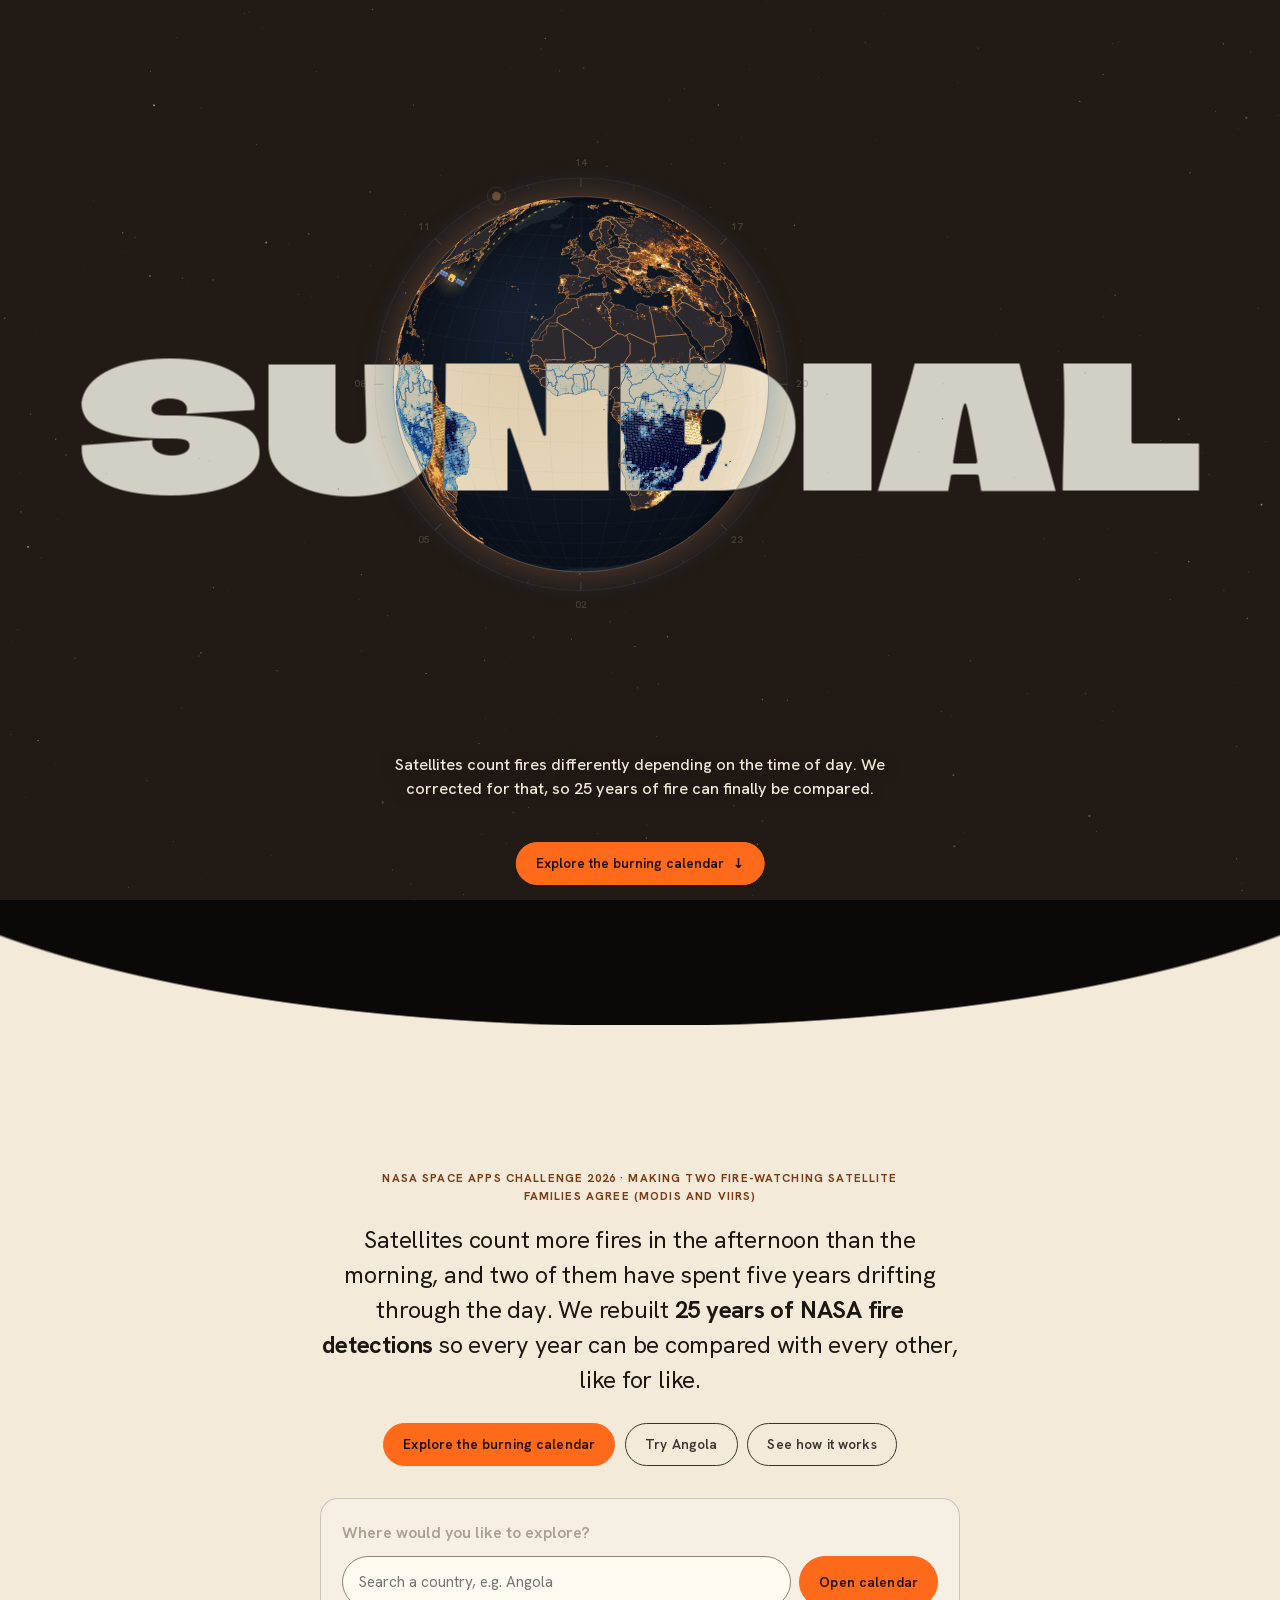
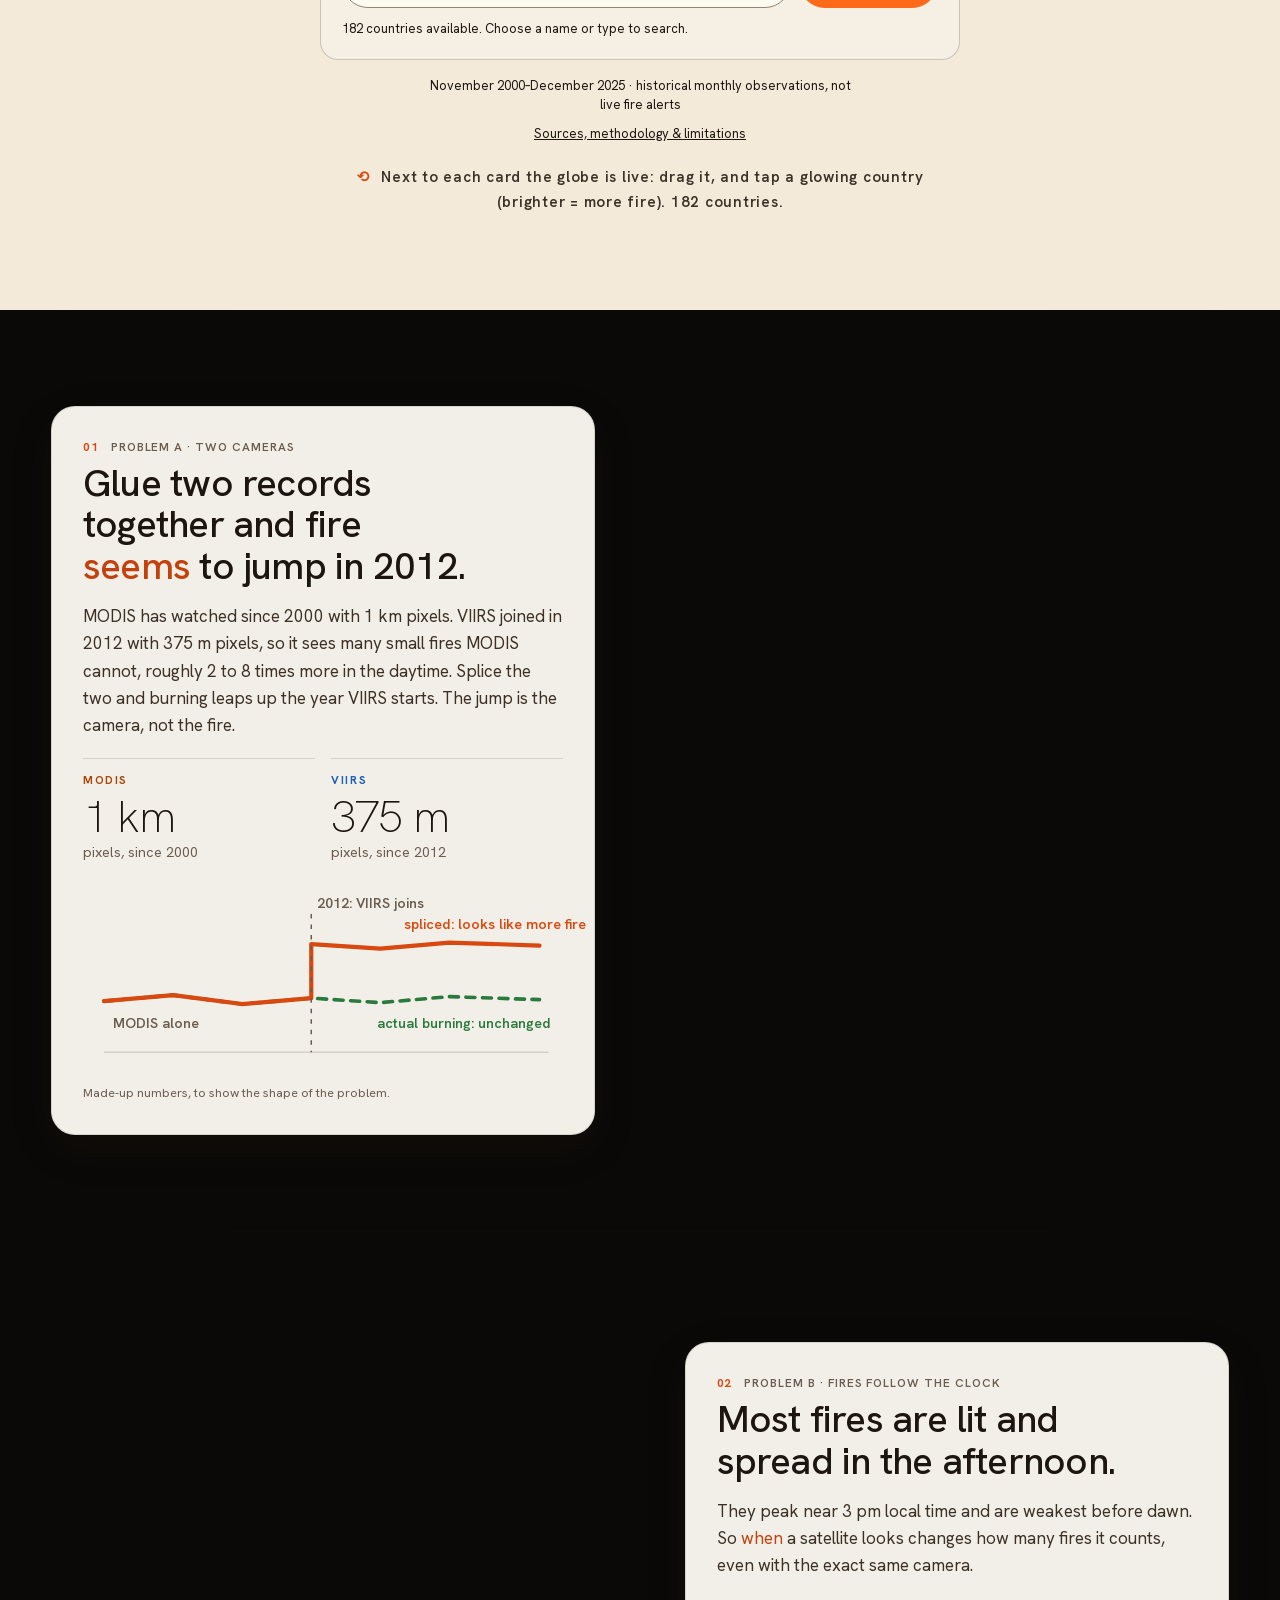
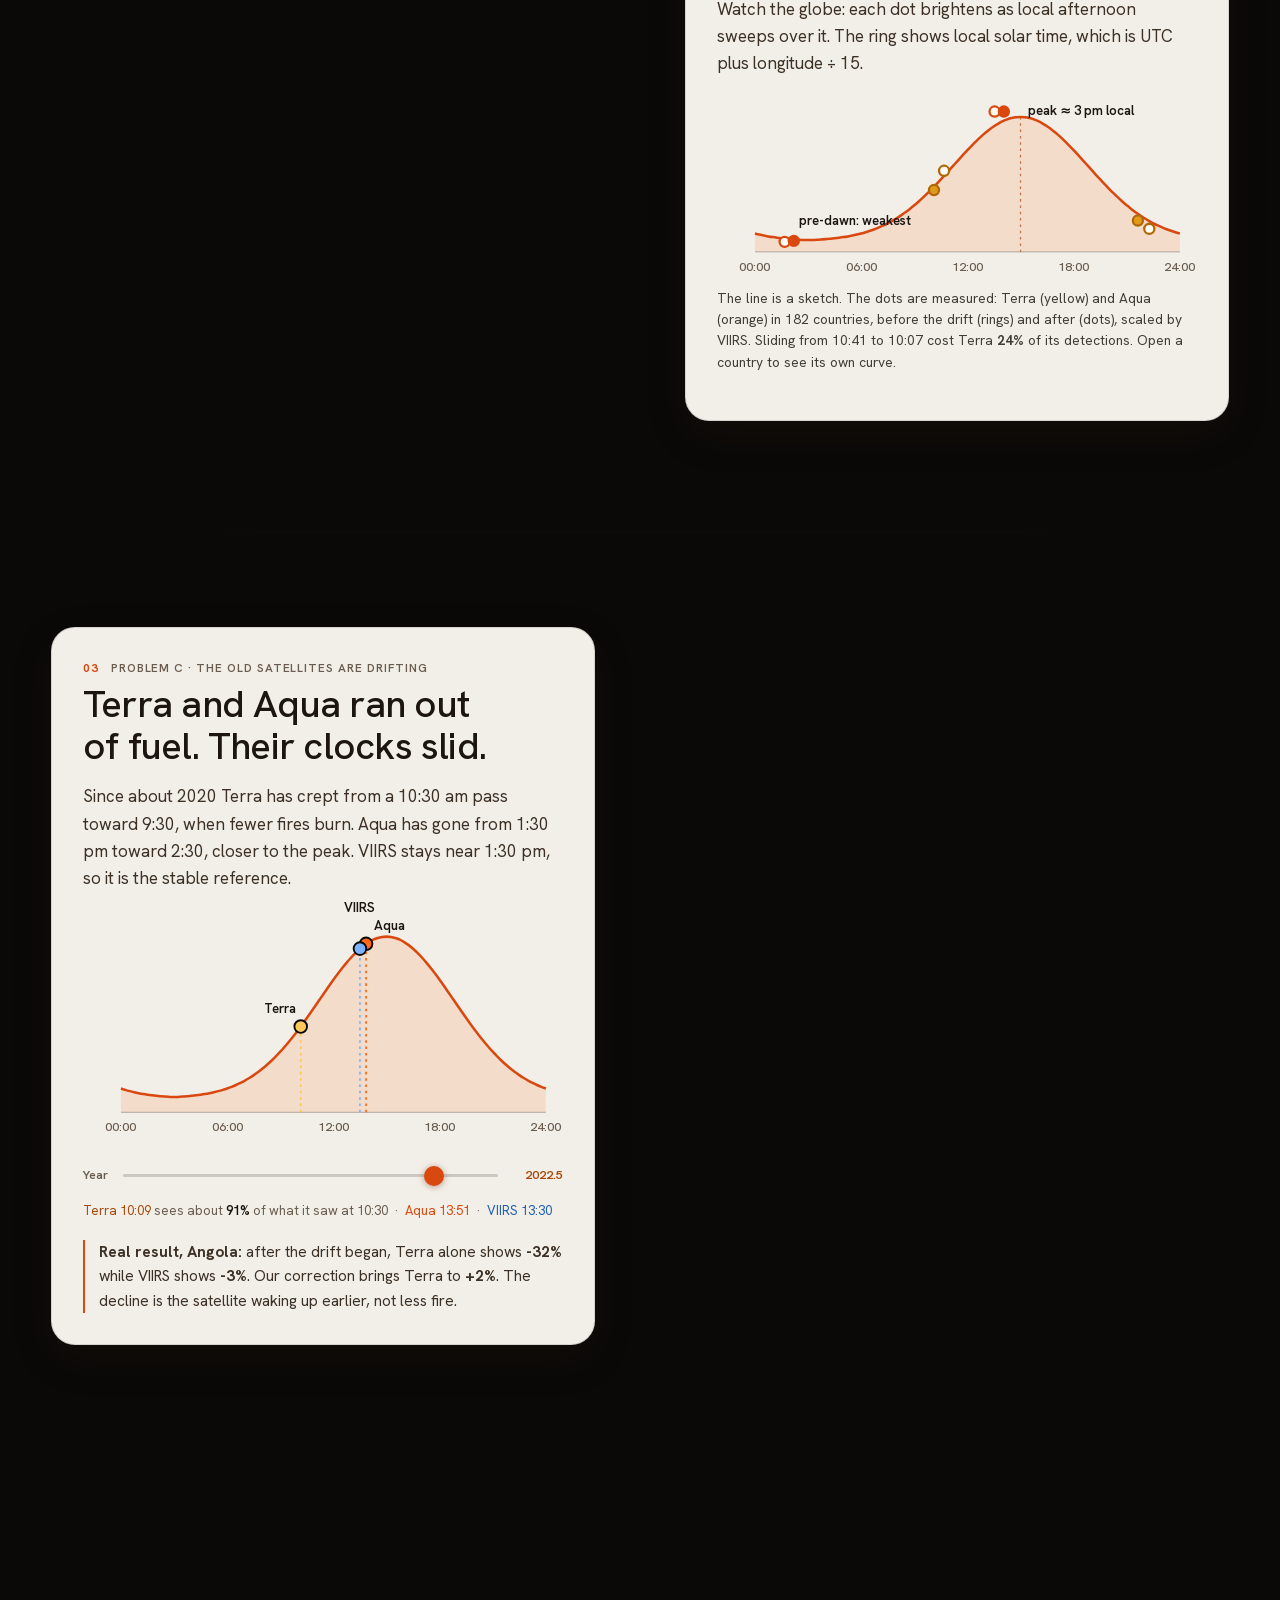
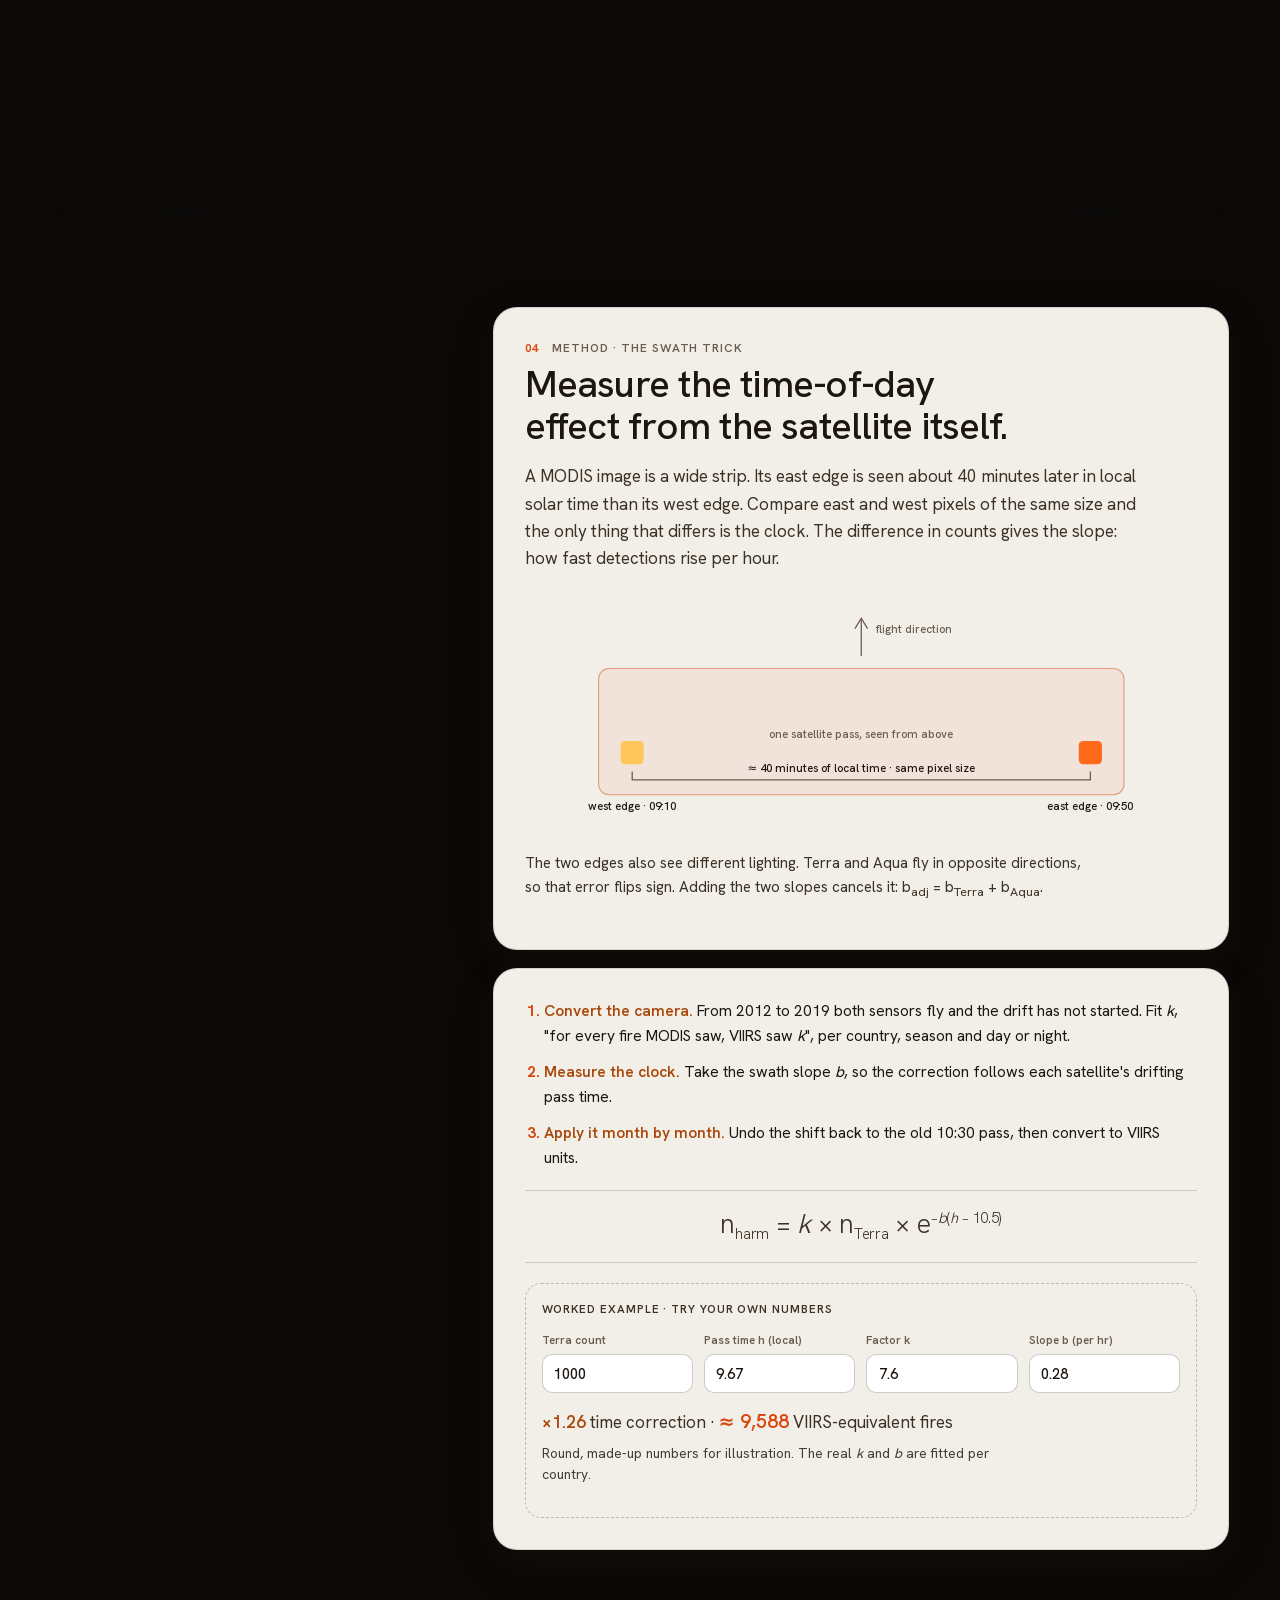
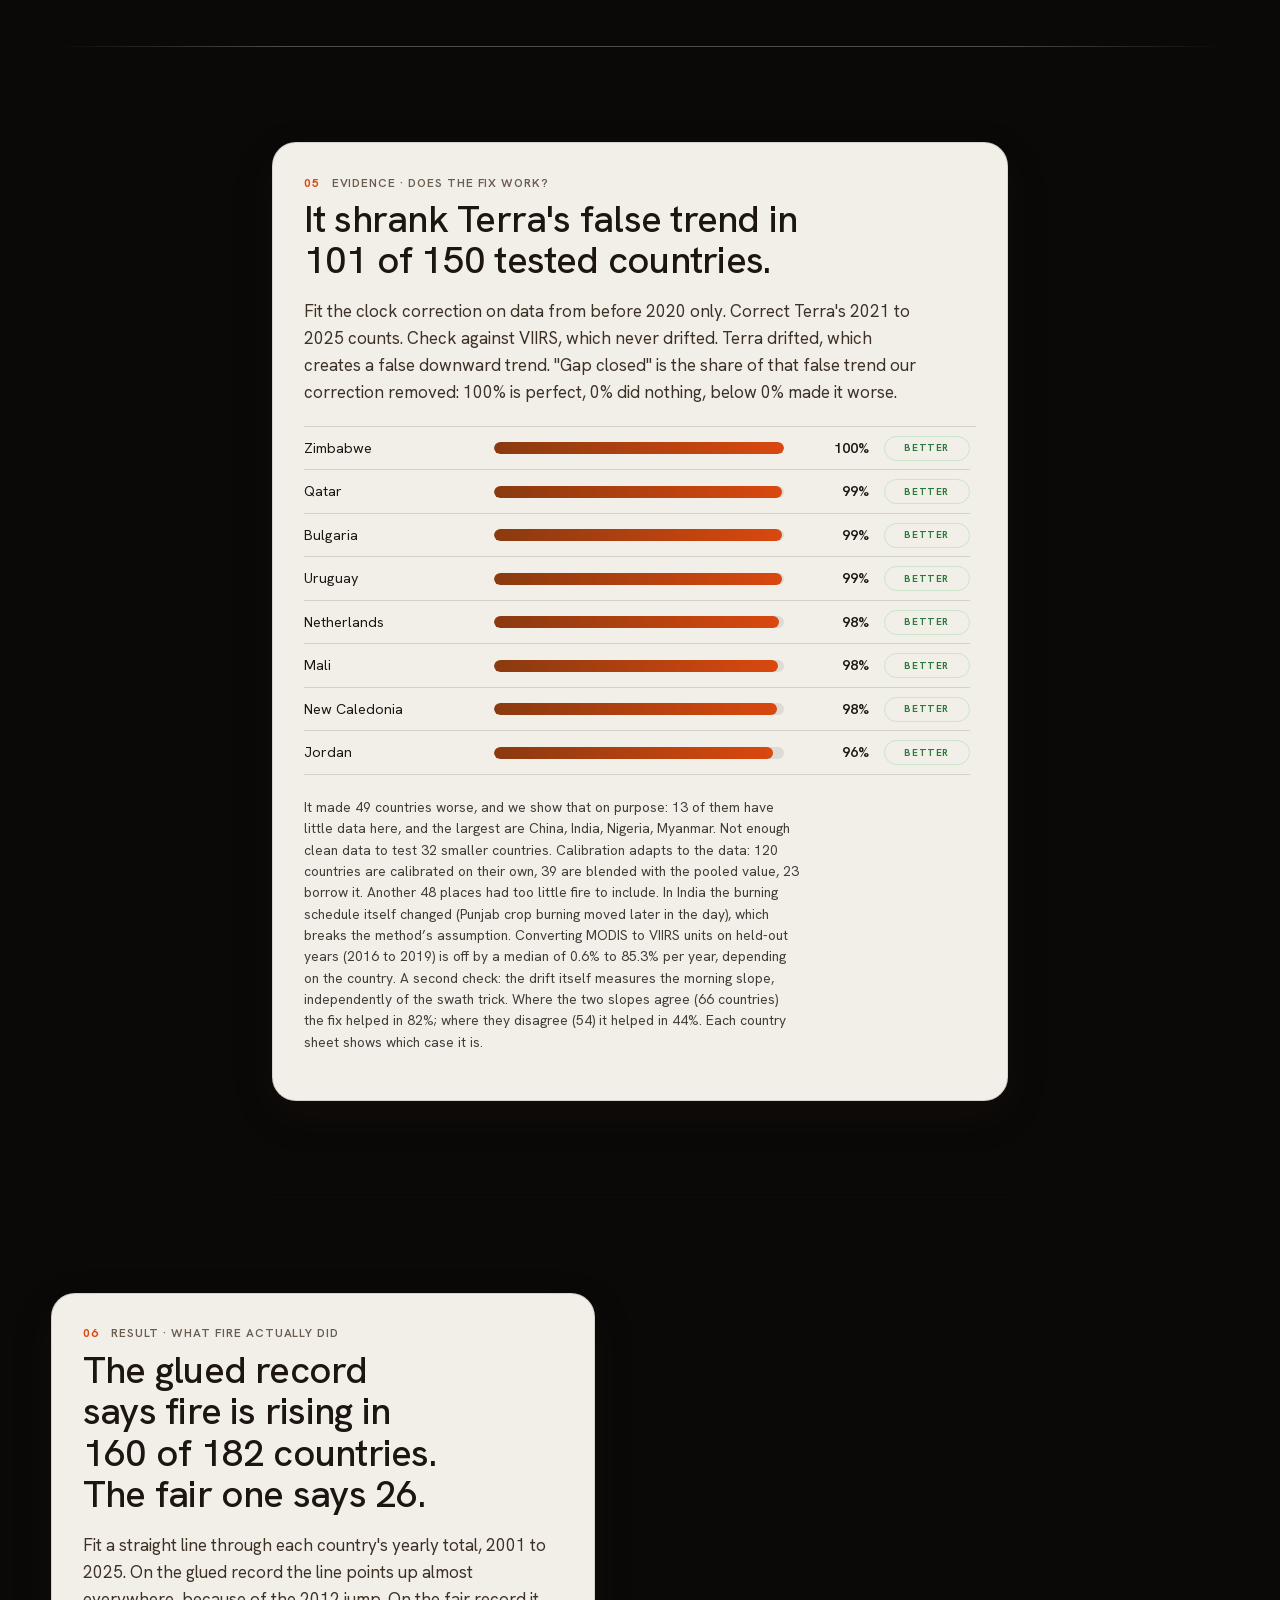
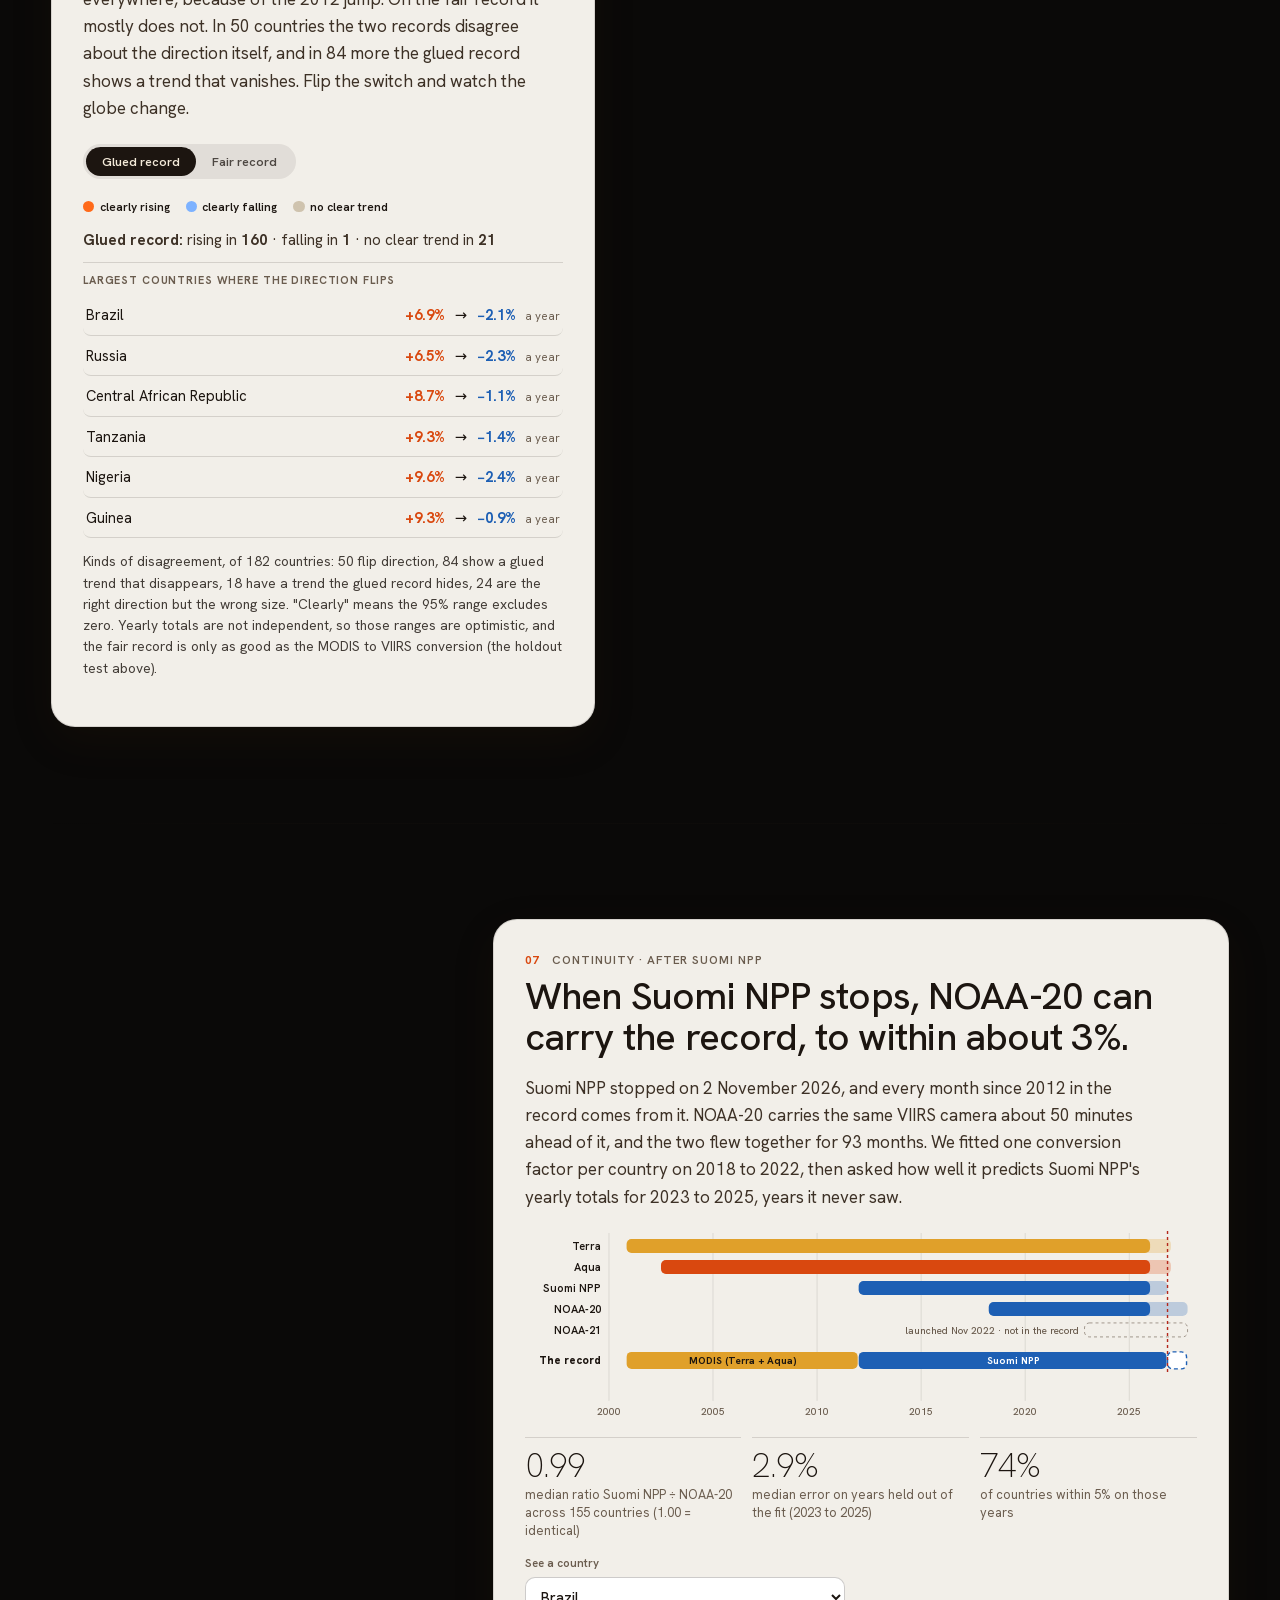
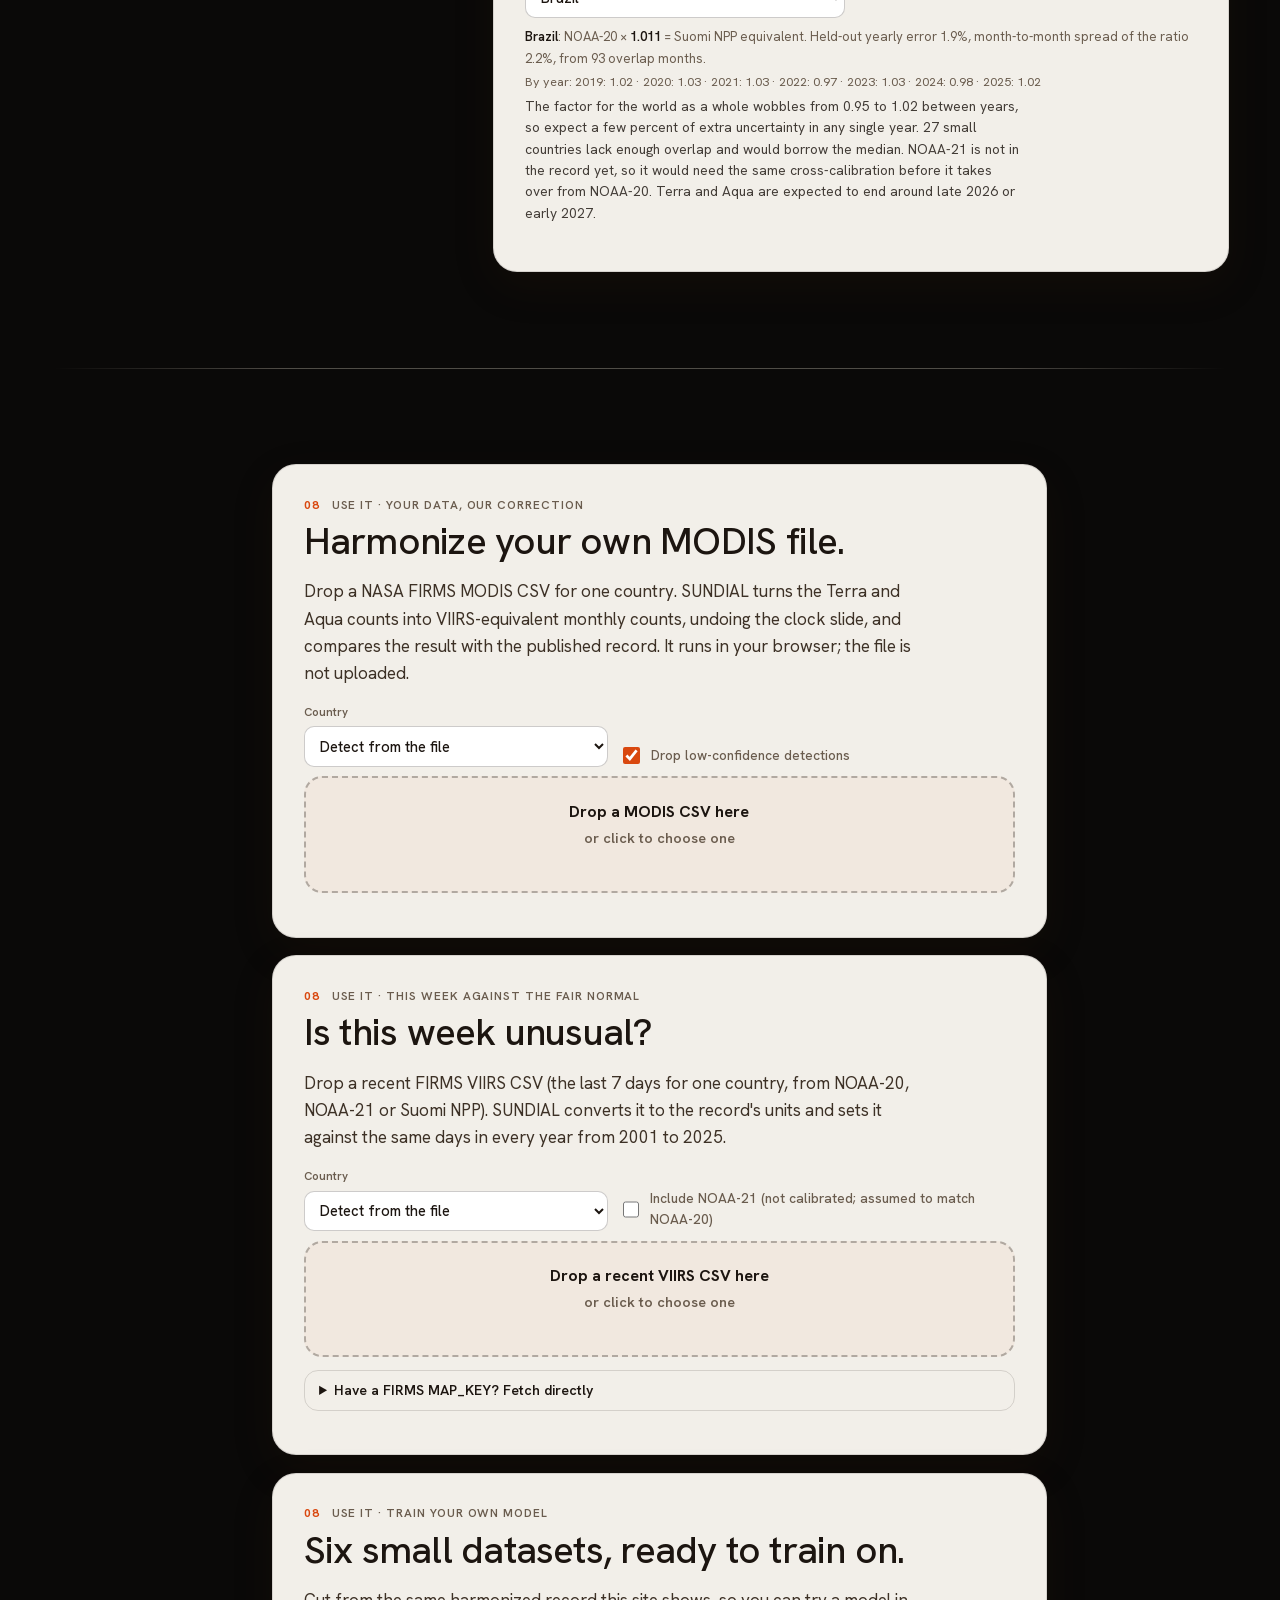
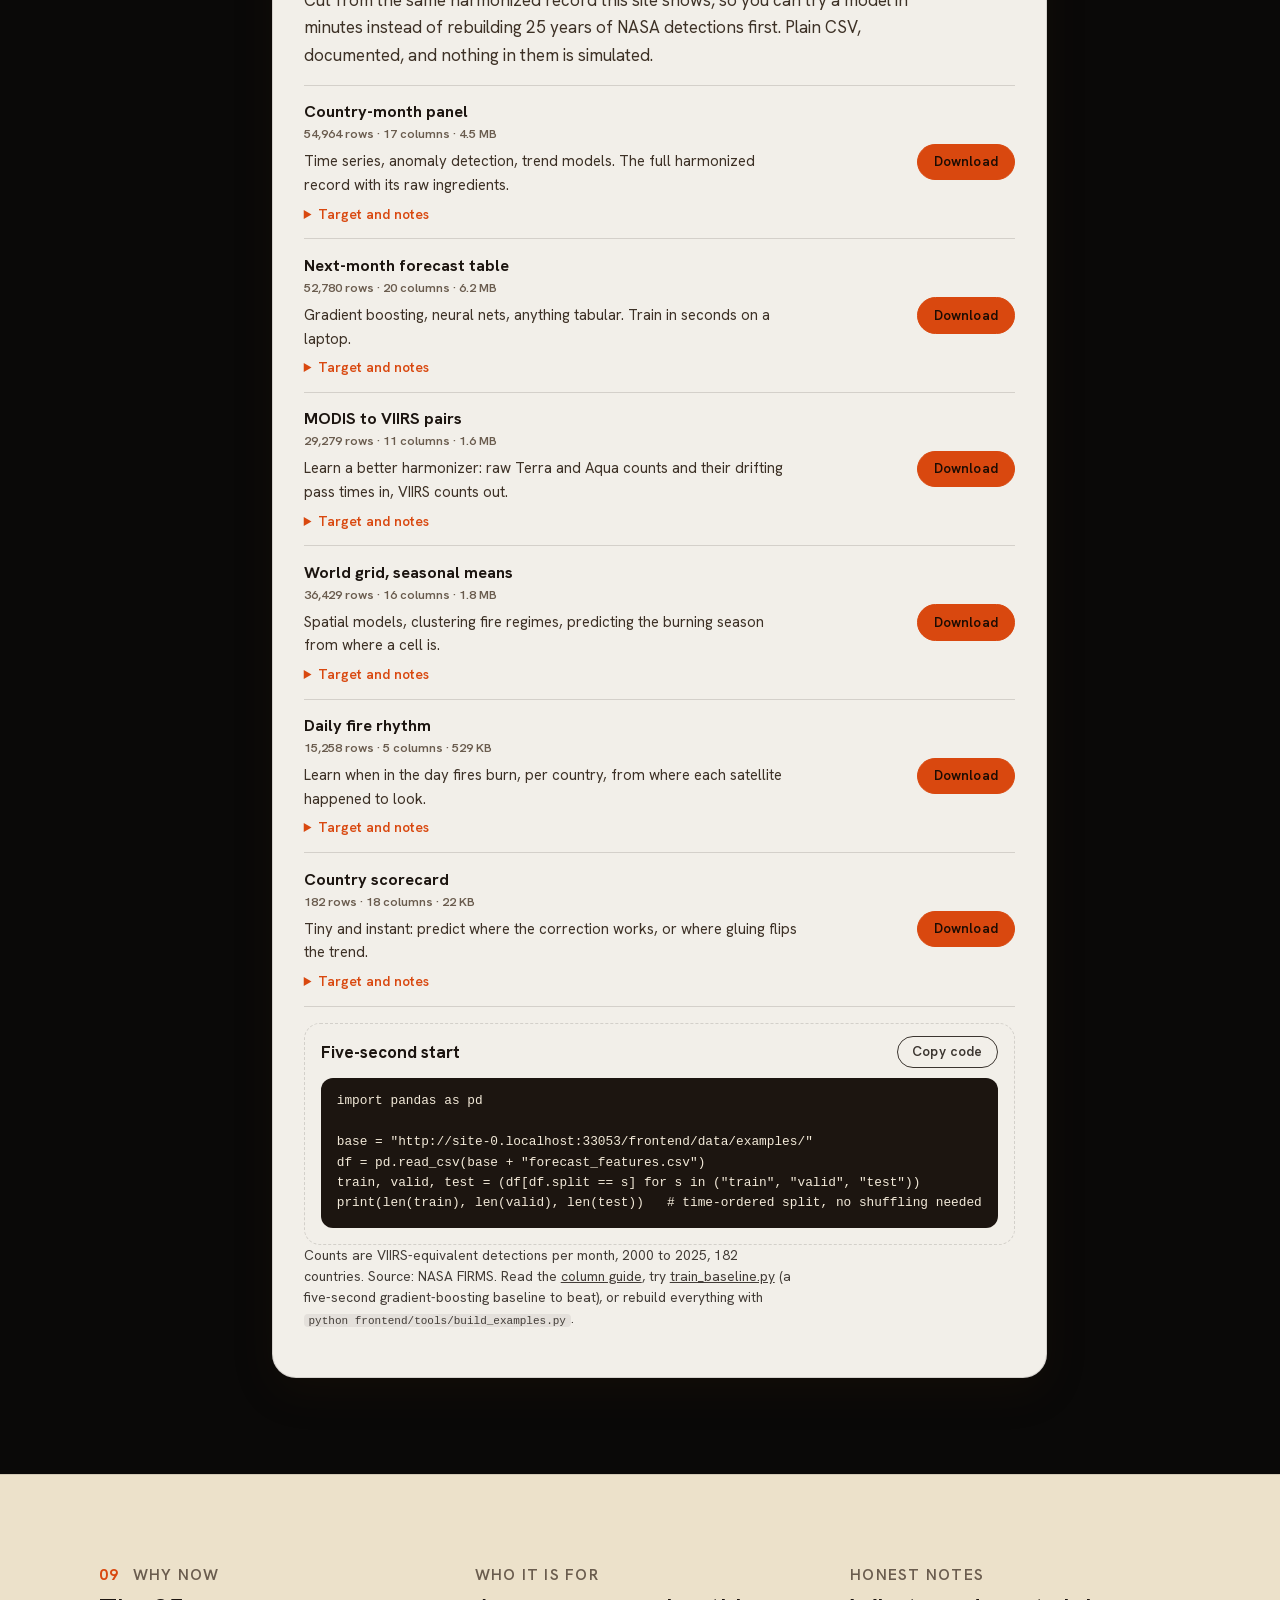
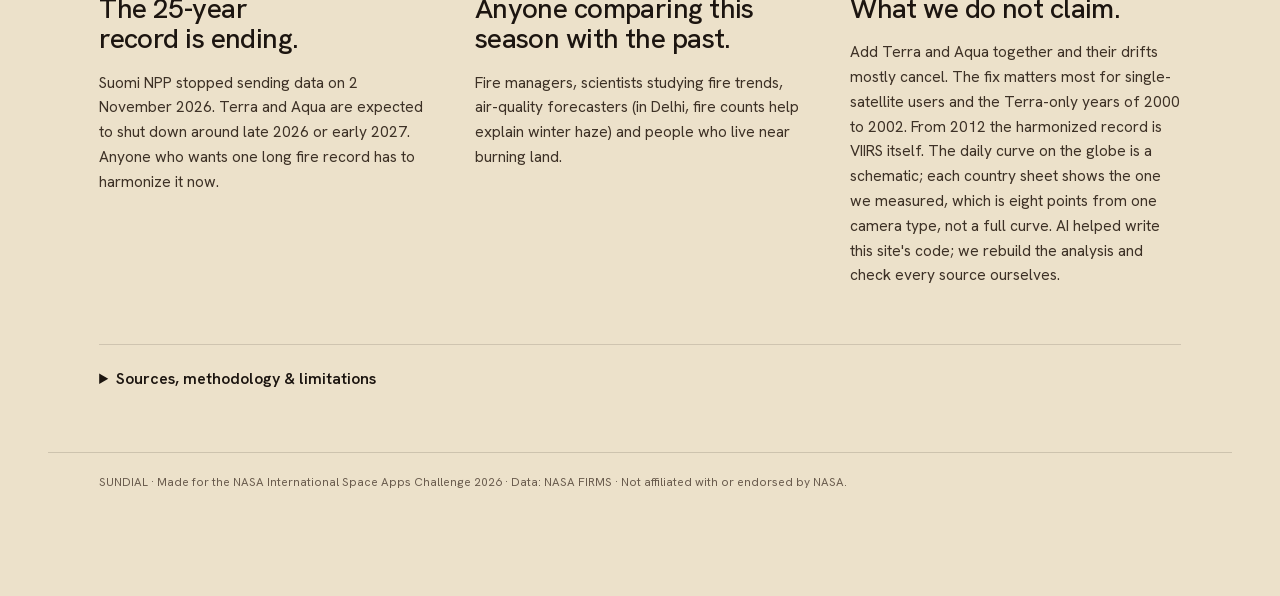
==== frontend/index.html @ 2554fe81 "Revert the opening, gentler globe colours, sun loader, globe holds still until the section changes -" ====
<!doctype html>
<html lang="en">
<head>
<meta charset="utf-8">
<meta name="viewport" content="width=device-width, initial-scale=1, viewport-fit=cover">
<title>SUNDIAL: one fair fire record</title>
<meta name="description" content="SUNDIAL joins NASA's MODIS and VIIRS fire detections into one burning-activity record, corrected for the time of day each satellite looks. Spin the globe, tap a country.">
<meta property="og:title" content="SUNDIAL: one fair fire record">
<meta property="og:description" content="25 years of NASA fire detections on one fair scale. Built for NASA Space Apps 2026.">
<meta name="theme-color" content="#0a0908">
<link rel="icon" href="data:image/svg+xml,%3Csvg xmlns='http://www.w3.org/2000/svg' viewBox='0 0 32 32'%3E%3Crect width='32' height='32' rx='7' fill='%230a0908'/%3E%3Ccircle cx='16' cy='18' r='9' fill='none' stroke='%23f3ead9' stroke-width='1.6'/%3E%3Cpath d='M16 18 L25 9' stroke='%23ff6a1a' stroke-width='2.4' stroke-linecap='round'/%3E%3C/svg%3E">
<link rel="preload" href="fonts/climate-crisis-latin.woff2" as="font" type="font/woff2" crossorigin>
<link rel="preload" href="fonts/hanken-grotesk-latin.woff2" as="font" type="font/woff2" crossorigin>
<link rel="stylesheet" href="styles.css">
</head>
<body class="loading">

<a class="skip" href="#explore">Skip to the calendar explorer</a>

<div id="loader" role="status" aria-label="Loading SUNDIAL">
  <svg viewBox="0 0 120 120" width="120" height="120" aria-hidden="true">
    <path class="l-ring" d="M14 78 H106" fill="none" stroke="#f3ead9" stroke-width="2.4" stroke-linecap="round"/>
    <path class="l-tick" d="M60 36 V44 M85 46 L79.5 51.5 M35 46 L40.5 51.5 M98 64 H90 M22 64 H30" stroke="#f3ead9" stroke-width="2.4" stroke-linecap="round" fill="none"/>
    <path class="l-dot" d="M38 78 A22 22 0 0 1 82 78 Z" fill="#ff6a1a"/>
  </svg>
</div>

<div id="sky" aria-hidden="true"></div>
<div id="glow" aria-hidden="true"></div>
<div id="stage" aria-hidden="true">
  <canvas id="globe"></canvas>
  <canvas id="embers"></canvas>
</div>

<h1 id="title"><a href="#hero" aria-label="SUNDIAL, back to the top">SUNDIAL</a></h1>
<div id="gtip" class="gtip" hidden></div>

<main>

<!-- 00: the art -->
<section id="hero" class="scene hero">
  <p class="hero-line">Satellites count fires differently depending on the time of day. We corrected for that, so 25 years of fire can finally be compared.</p>
  <a class="scroll-cue btn" href="#explore">Explore the burning calendar <span aria-hidden="true">↓</span></a>
  <div class="chin" aria-hidden="true"></div>
</section>

<section id="intro" class="intro">
  <div class="intro-in">
    <p class="intro-kicker">NASA Space Apps Challenge 2026 · Making two fire-watching satellite families agree (MODIS and VIIRS)</p>
    <p class="intro-lede">Satellites count more fires in the afternoon than the morning, and two of them have spent five years drifting through the day. We rebuilt <b>25 years of NASA fire detections</b> so every year can be compared with every other, like for like.</p>
    <p class="chin-actions">
      <a class="btn" href="#explore">Explore the burning calendar</a>
      <button class="btn ghost" id="try-angola" type="button" disabled>Try Angola</button>
      <a class="btn ghost" href="#cameras">See how it works</a>
    </p>
    <form class="country-search" id="explore" aria-label="Find a country’s burning calendar">
      <label for="country-search">Where would you like to explore?</label>
      <div class="country-search-row"><input id="country-search" type="search" list="country-options" placeholder="Search a country, e.g. Angola" autocomplete="off" aria-describedby="country-search-status" required disabled><button class="btn" id="country-open" type="submit" disabled>Open calendar</button></div>
      <datalist id="country-options"></datalist>
      <p id="country-search-status" role="status" aria-live="polite">Loading available countries…</p>
    </form>
    <p class="intro-coverage" data-record-coverage>Loading observation dates…</p>
    <p class="intro-source-link"><a href="#sources">Sources, methodology &amp; limitations</a></p>
    <p class="explore-hint"><span aria-hidden="true">⟲</span> Loading the globe…</p>
  </div>
</section>


<!-- 02 -->
<section id="cameras" class="scene">
  <div class="col">
    <div class="card">
      <p class="eyebrow"><b>01</b> Problem A · Two cameras</p>
      <h2>Glue two records together and fire <em>seems</em> to jump in 2012.</h2>
      <p>MODIS has watched since 2000 with 1 km pixels. VIIRS joined in 2012 with 375 m pixels, so it sees many small fires MODIS cannot, roughly 2 to 8 times more in the daytime. Splice the two and burning leaps up the year VIIRS starts. The jump is the camera, not the fire.</p>
      <dl class="pair">
        <div><dt>MODIS</dt><dd><span class="big">1 km</span> pixels, since 2000</dd></div>
        <div><dt class="v">VIIRS</dt><dd><span class="big">375 m</span> pixels, since 2012</dd></div>
      </dl>
      <figure class="jump" id="jump" aria-label="Chart: spliced record jumps up in 2012 when VIIRS starts; the true level stays flat">
        <svg viewBox="0 0 320 130" role="img" aria-hidden="true">
          <line x1="14" y1="112" x2="310" y2="112" class="ax"/>
          <path class="real" d="M14 78 L60 74 L106 80 L152 76 L198 79 L244 75 L304 77"/>
          <path class="spliced" d="M14 78 L60 74 L106 80 L152 76 L152 40 L198 43 L244 39 L304 41"/>
          <line x1="152" y1="20" x2="152" y2="112" class="mark"/>
          <text x="156" y="16" class="t">2012: VIIRS joins</text>
          <text x="20" y="96" class="t d">MODIS alone</text>
          <text x="214" y="30" class="t hi">spliced: looks like more fire</text>
          <text x="196" y="96" class="t lo">actual burning: unchanged</text>
        </svg>
        <figcaption>Made-up numbers, to show the shape of the problem.</figcaption>
      </figure>
    </div>
  </div>
</section>

<!-- 03 -->
<section id="clock" class="scene">
  <div class="col">
    <div class="card">
      <p class="eyebrow"><b>02</b> Problem B · Fires follow the clock</p>
      <h2>Most fires are lit and spread in the afternoon.</h2>
      <p>They peak near 3 pm local time and are weakest before dawn. So <em>when</em> a satellite looks changes how many fires it counts, even with the exact same camera.</p>
      <p>Watch the globe: each dot brightens as local afternoon sweeps over it. The ring shows local solar time, which is UTC plus longitude ÷ 15.</p>
      <div class="chart-wrap" id="diurnal-static" role="img" aria-label="Schematic daily fire curve peaking around 3 pm, with eight measured points from Terra and Aqua laid over it"></div>
      <p class="tiny" id="rh-story" hidden></p>
    </div>
  </div>
</section>

<!-- 04 -->
<section id="drift" class="scene tall">
  <div class="col">
    <div class="card sticky">
      <p class="eyebrow"><b>03</b> Problem C · The old satellites are drifting</p>
      <h2>Terra and Aqua ran out of fuel. Their clocks slid.</h2>
      <p>Since about 2020 Terra has crept from a 10:30 am pass toward 9:30, when fewer fires burn. Aqua has gone from 1:30 pm toward 2:30, closer to the peak. VIIRS stays near 1:30 pm, so it is the stable reference.</p>
      <div class="chart-wrap" id="diurnal" role="img" aria-label="Daily fire curve with the pass times of Terra, Aqua and VIIRS for the selected year"></div>
      <label class="scrub">
        <span>Year</span>
        <input id="year" type="range" min="2000" max="2026.8" step="0.1" value="2000">
        <output id="year-out">2000</output>
      </label>
      <p id="drift-read" class="readout" aria-live="polite"></p>
      <p class="aside" id="drift-angola"></p>
    </div>
  </div>
</section>

<!-- 05 -->
<section id="swath" class="scene">
  <div class="col wide">
    <div class="card">
      <p class="eyebrow"><b>04</b> Method · The swath trick</p>
      <h2>Measure the time-of-day effect from the satellite itself.</h2>
      <p>A MODIS image is a wide strip. Its east edge is seen about 40 minutes later in local solar time than its west edge. Compare east and west pixels of the same size and the only thing that differs is the clock. The difference in counts gives the slope: how fast detections rise per hour.</p>
      <figure class="swath-fig" id="swath-fig" aria-label="Diagram of one satellite pass. West edge pixel is seen at 09:10, east edge pixel at 09:50, with the same pixel size."></figure>
      <p class="small">The two edges also see different lighting. Terra and Aqua fly in opposite directions, so that error flips sign. Adding the two slopes cancels it: <span class="nowrap">b<sub>adj</sub> = b<sub>Terra</sub> + b<sub>Aqua</sub></span>.</p>
    </div>
    <div class="card steps">
      <ol>
        <li><b>Convert the camera.</b> From 2012 to 2019 both sensors fly and the drift has not started. Fit <i>k</i>, "for every fire MODIS saw, VIIRS saw <i>k</i>", per country, season and day or night.</li>
        <li><b>Measure the clock.</b> Take the swath slope <i>b</i>, so the correction follows each satellite's drifting pass time.</li>
        <li><b>Apply it month by month.</b> Undo the shift back to the old 10:30 pass, then convert to VIIRS units.</li>
      </ol>
      <p class="formula" aria-label="n harmonized equals k times n Terra times e to the minus b times h minus 10.5">
        n<sub>harm</sub> = <i>k</i> × n<sub>Terra</sub> × e<sup>−<i>b</i>(<i>h</i> − 10.5)</sup>
      </p>
      <form class="calc" id="calc" onsubmit="return false">
        <p class="calc-title">Worked example · try your own numbers</p>
        <div class="calc-grid">
          <label>Terra count<input id="c-n" type="number" value="1000" min="0" step="1"></label>
          <label>Pass time h (local)<input id="c-h" type="number" value="9.67" min="8" max="12" step="0.01"></label>
          <label>Factor k<input id="c-k" type="number" value="7.6" min="1" max="20" step="0.1"></label>
          <label>Slope b (per hr)<input id="c-b" type="number" value="0.28" min="0" max="1" step="0.01"></label>
        </div>
        <p class="calc-out" aria-live="polite"><span id="c-mult">×1.26</span> time correction · <span id="c-res">≈ 9,600</span> VIIRS-equivalent fires</p>
        <p class="tiny">Round, made-up numbers for illustration. The real <i>k</i> and <i>b</i> are fitted per country.</p>
      </form>
    </div>
  </div>
</section>

<!-- 06 -->
<section id="evidence" class="scene">
  <div class="col wide">
    <div class="card">
      <p class="eyebrow"><b>05</b> Evidence · Does the fix work?</p>
      <h2 id="ev-title">We test it on years the method never got to see.</h2>
      <p>Fit the clock correction on data from before 2020 only. Correct Terra's 2021 to 2025 counts. Check against VIIRS, which never drifted. Terra drifted, which creates a false downward trend. "Gap closed" is the share of that false trend our correction removed: 100% is perfect, 0% did nothing, below 0% made it worse.</p>
      <ul class="board" id="board"></ul>
      <p class="tiny" id="ev-note"></p>
    </div>
  </div>
</section>

<!-- 07 -->
<section id="trend" class="scene">
  <div class="col">
    <div class="card">
      <p class="eyebrow"><b>06</b> Result · What fire actually did</p>
      <h2 id="tr-title">Is fire rising? It depends which record you trust.</h2>
      <p id="tr-lede">Fit a straight line through each country's yearly total, 2001 to 2025. On the glued record the line points up almost everywhere, because of the 2012 jump. On the fair record it does not. Flip the switch and watch the globe change.</p>
      <div class="seg" role="group" aria-label="Which record colours the globe" id="tr-seg">
        <button type="button" data-m="n" class="on">Glued record</button><button type="button" data-m="h">Fair record</button>
      </div>
      <div class="keys" id="tr-keys"><span><i style="background:#ff6a1a"></i>clearly rising</span><span><i style="background:#7db2ff"></i>clearly falling</span><span><i style="background:#cfc3ae"></i>no clear trend</span></div>
      <p class="tr-tally" id="tr-tally" aria-live="polite"></p>
      <ul class="tr-list" id="tr-list"></ul>
      <p class="tiny" id="tr-note"></p>
    </div>
  </div>
</section>

<!-- 08 -->
<section id="continuity" class="scene">
  <div class="col wide">
    <div class="card">
      <p class="eyebrow"><b>07</b> Continuity · After Suomi NPP</p>
      <h2 id="ct-title">When Suomi NPP stops, can the record go on?</h2>
      <p id="ct-lede"></p>
      <figure class="ct-fig" id="ct-timeline" aria-label="Timeline of the fire-watching satellites and which one carries the record in each period"></figure>
      <div class="stats" id="ct-stats"></div>
      <label class="ct-pick"><span>See a country</span><select id="ct-country"></select></label>
      <p class="readout ct-read" id="ct-read" aria-live="polite"></p>
      <p class="tiny" id="ct-note"></p>
    </div>
  </div>
</section>

<!-- 09 -->
<section id="tools" class="scene">
  <div class="col wide">
    <div class="card tool" id="hz">
      <p class="eyebrow"><b>08</b> Use it · Your data, our correction</p>
      <h2>Harmonize your own MODIS file.</h2>
      <p>Drop a NASA FIRMS MODIS CSV for one country. SUNDIAL turns the Terra and Aqua counts into VIIRS-equivalent monthly counts, undoing the clock slide, and compares the result with the published record. It runs in your browser; the file is not uploaded.</p>
      <div class="tool-row">
        <label>Country<select id="hz-country"><option value="">Detect from the file</option></select></label>
        <label class="chk"><input type="checkbox" id="hz-low" checked> Drop low-confidence detections</label>
      </div>
      <label class="drop" id="hz-drop" for="hz-file"><input type="file" id="hz-file" accept=".csv,text/csv,text/plain"><b>Drop a MODIS CSV here</b><span>or click to choose one</span><small id="hz-prog" aria-live="polite"></small></label>
      <div class="tool-out" id="hz-out" hidden></div>
    </div>
    <div class="card tool" id="wk">
      <p class="eyebrow"><b>08</b> Use it · This week against the fair normal</p>
      <h2>Is this week unusual?</h2>
      <p>Drop a recent FIRMS VIIRS CSV (the last 7 days for one country, from NOAA-20, NOAA-21 or Suomi NPP). SUNDIAL converts it to the record's units and sets it against the same days in every year from 2001 to 2025.</p>
      <div class="tool-row">
        <label>Country<select id="wk-country"><option value="">Detect from the file</option></select></label>
        <label class="chk"><input type="checkbox" id="wk-21"> Include NOAA-21 (not calibrated; assumed to match NOAA-20)</label>
      </div>
      <label class="drop" id="wk-drop" for="wk-file"><input type="file" id="wk-file" accept=".csv,text/csv,text/plain"><b>Drop a recent VIIRS CSV here</b><span>or click to choose one</span><small id="wk-prog" aria-live="polite"></small></label>
      <details class="key"><summary>Have a FIRMS MAP_KEY? Fetch directly</summary>
        <div class="tool-row"><label>MAP_KEY (kept in this tab only)<input type="password" id="wk-key" autocomplete="off" spellcheck="false"></label><button type="button" class="btn" id="wk-go">Fetch the last 7 days</button></div>
        <p class="tiny">Needs a country picked above. If the browser blocks the request, download the CSV from <a href="https://firms.modaps.eosdis.nasa.gov/active_fire/" target="_blank" rel="noopener">FIRMS</a> and drop it here instead.</p>
      </details>
      <div class="tool-out" id="wk-out" hidden></div>
    </div>
    <div class="card tool" id="ds">
      <p class="eyebrow"><b>08</b> Use it · Train your own model</p>
      <h2>Six small datasets, ready to train on.</h2>
      <p>Cut from the same harmonized record this site shows, so you can try a model in minutes instead of rebuilding 25 years of NASA detections first. Plain CSV, documented, and nothing in them is simulated.</p>
      <ul class="ds-list" id="ds-list"><li class="tiny">Loading the list…</li></ul>
      <div class="ds-quick" id="ds-quick" hidden>
        <div class="ds-quick-head"><b>Five-second start</b><button type="button" class="btn ghost" id="ds-copy">Copy code</button></div>
        <pre id="ds-code"></pre>
      </div>
      <p class="tiny" id="ds-note"></p>
    </div>
  </div>
</section>

</main>

<nav class="sr" aria-label="Countries with data"><ul id="places-list"></ul></nav>

<nav id="dock" class="dock" aria-label="Sections">
  <a href="#cameras" data-for="cameras" data-scenes="cameras clock drift" title="The problem, in three parts"><i class="pip" aria-hidden="true"></i><svg class="ico" viewBox="0 0 24 24" aria-hidden="true"><circle cx="12" cy="12" r="8.5"/><path d="M12 12 17 6.5M12 6v1.5M18 12h-1.5M6 12h1.5"/></svg><span class="lab">Problem</span></a>
  <a href="#swath" data-for="swath" data-scenes="swath" title="The method"><i class="pip" aria-hidden="true"></i><svg class="ico" viewBox="0 0 24 24" aria-hidden="true"><path d="M3 17c4-9 14-9 18 0M3 17h18"/><circle cx="8" cy="12" r="1.2"/><circle cx="16" cy="12" r="1.2"/></svg><span class="lab">Method</span></a>
  <a href="#evidence" data-for="evidence" data-scenes="evidence trend continuity" title="Does it work, and what fire did"><i class="pip" aria-hidden="true"></i><svg class="ico" viewBox="0 0 24 24" aria-hidden="true"><path d="M4 19V9M10 19V5M16 19v-7M22 19H2"/></svg><span class="lab">Evidence</span></a>
  <a href="#tools" data-for="tools" data-scenes="tools" title="Use it on your own data"><i class="pip" aria-hidden="true"></i><svg class="ico" viewBox="0 0 24 24" aria-hidden="true"><path d="M12 4v11M7 11l5 5 5-5M5 20h14"/></svg><span class="lab">Use it</span></a>
</nav>

<div id="sheet" class="sheet" role="dialog" aria-modal="true" aria-hidden="true" aria-labelledby="sheet-name">
  <button type="button" class="sheet-back" id="sheet-back"><svg viewBox="0 0 24 24" aria-hidden="true"><path d="M15 5l-7 7 7 7"/></svg><span>Globe</span></button>
  <div class="sheet-bar" id="sheet-bar" aria-hidden="true"><span id="bar-name"></span><span id="bar-val"></span></div>
  <div class="player" id="player" role="group" aria-label="Play through time">
    <div class="player-row">
      <button type="button" class="play-btn" id="play" aria-label="Play through the months" aria-keyshortcuts="K" title="Play or pause (K). Left and right arrows step."><svg class="i-play" viewBox="0 0 24 24" aria-hidden="true"><path d="M8 5.5v13l11-6.5z"/></svg><svg class="i-pause" viewBox="0 0 24 24" aria-hidden="true"><path d="M8 5h3v14H8zM13 5h3v14h-3z"/></svg></button>
      <div class="seg" id="play-mode" role="radiogroup" aria-label="What to play">
        <button type="button" role="radio" data-pm="months" aria-checked="true" class="on">Months</button>
        <button type="button" role="radio" data-pm="years" aria-checked="false">Years</button>
        <button type="button" role="radio" data-pm="day" aria-checked="false">Day</button>
      </div>
      <div class="tl"><input type="range" id="timeline" aria-label="Timeline" min="0" max="100" step="1" value="0"><div class="tl-ticks" id="tl-ticks" aria-hidden="true"></div></div>
      <button type="button" class="speed" id="play-speed" aria-label="Playback speed" title="Playback speed">1×</button>
    </div>
    <p class="player-read" id="play-read" aria-live="polite"></p>
  </div>
  <div class="sheet-scroll" id="sheet-scroll">
    <header class="sheet-head">
      <p class="sheet-map-note">Map: <span data-globe-years>2012–2025</span> seasonal average · daily cycle is illustrative</p>
      <h2 id="sheet-name"></h2>
      <p class="tier" id="tier"></p>
      <label class="switch"><span class="sr">Switch country</span><select id="switch"></select></label>
      <p class="sheet-num" id="sheet-num"></p>
      <p class="sheet-cond" id="sheet-cond"></p>
      <p class="sheet-hl" id="sheet-hl"></p>
      <p class="sheet-coverage" id="sheet-coverage"></p>
      <p class="sheet-source" id="sheet-source"></p>
      <div class="stepper" role="group" aria-label="Change month">
        <button type="button" id="m-prev" aria-label="Previous month">‹</button>
        <span id="m-label"></span>
        <button type="button" id="m-next" aria-label="Next month">›</button>
      </div>
    </header>
    <div class="cards" id="cards"></div>
    <p class="sheet-foot">Fire detections: NASA FIRMS (MODIS and VIIRS). Harmonization by SUNDIAL. Counts are in VIIRS-equivalent detections per month. <a href="#sheet-methodology">Sources &amp; methodology</a></p>
  </div>
</div>

<section class="closing" id="why">
  <div class="wrap grid3">
    <div>
      <p class="eyebrow"><b>09</b> Why now</p>
      <h2>The 25-year record is ending.</h2>
      <p>Suomi NPP stopped sending data on 2 November 2026. Terra and Aqua are expected to shut down around late 2026 or early 2027. Anyone who wants one long fire record has to harmonize it now.</p>
    </div>
    <div>
      <p class="eyebrow">Who it is for</p>
      <h2>Anyone comparing this season with the past.</h2>
      <p>Fire managers, scientists studying fire trends, air-quality forecasters (in Delhi, fire counts help explain winter haze) and people who live near burning land.</p>
    </div>
    <div>
      <p class="eyebrow">Honest notes</p>
      <h2>What we do not claim.</h2>
      <p>Add Terra and Aqua together and their drifts mostly cancel. The fix matters most for single-satellite users and the Terra-only years of 2000 to 2002. From 2012 the harmonized record is VIIRS itself. The daily curve on the globe is a schematic; each country sheet shows the one we measured, which is eight points from one camera type, not a full curve. AI helped write this site's code; we rebuild the analysis and check every source ourselves.</p>
    </div>
  </div>
  <div id="sources" class="wrap sources-panel">
    <details><summary>Sources, methodology &amp; limitations</summary><div class="sources-content"></div></details>
  </div>
  <footer class="foot wrap">
    <p>SUNDIAL · Made for the NASA International Space Apps Challenge 2026 · Data: NASA FIRMS · Not affiliated with or endorsed by NASA.</p>
  </footer>
</section>

<template id="sources-template">
  <dl class="source-facts">
    <div><dt>Observations</dt><dd data-record-coverage>Loading coverage…</dd></div>
    <div><dt>NASA inputs</dt><dd>MODIS active-fire detections from Terra and Aqua (nominal 1 km); VIIRS active-fire detections from Suomi NPP and NOAA-20 (nominal 375 m). These are satellite detections, not counts of separate fire incidents or burned area.</dd></div>
    <div><dt>Products &amp; versions</dt><dd data-product-versions>Exact product collections and processing versions were not recorded in this export.</dd></div>
    <div><dt>Project method</dt><dd>MODIS counts are converted to a VIIRS-equivalent scale using the 2012–2019 sensor overlap and a correction for drifting overpass times. Calibration can be fitted per country, blended, or borrowed. The monthly download identifies which source contributes to each month.</dd></div>
    <div><dt>Validation</dt><dd>The project tests sensor conversion on held-out 2016–2019 data and the drift correction against VIIRS during 2021–2025 using pre-2020 fits. Country results include failures; country validation does not establish regional accuracy.</dd></div>
    <div><dt>Seasonal baseline</dt><dd>Fire-season summaries use 2012–2025 same-month averages. Selected-month comparisons exclude the selected year and require at least three other years. The existing calendar’s ▲/▼ flags use the supplied anomaly scores (|z| ≥ 2), a separate measure.</dd></div>
    <div><dt>Map &amp; regional estimates</dt><dd>The globe and regional profile show a <span data-globe-years>2012–2025</span> seasonal average, on a 0.5° grid, with an illustrative daily cycle. They do not show observations from the selected year. Cells with a peak monthly average below four detections are omitted; regional totals are approximate. Regional historical comparisons require separately loaded monthly observations.</dd></div>
    <div><dt>Uncertainty</dt><dd data-uncertainty-method>The country export supplies lower and upper bounds labeled as a 95% band, but its interval calculation was not supplied. Treat the bands as unverified; they are not regional confidence intervals.</dd></div>
    <div><dt>Reproducibility</dt><dd>This build includes the website, a local regional server and an <a href="tools/export_static.py" target="_blank" rel="noopener">export script</a>. <a href="https://github.com/Tasty-Ramen2010/sundial" target="_blank" rel="noopener">Project repository</a>. The upstream calibration pipeline and its revision are <span data-analysis-revision>not identified in this export</span>. <span data-export-date>Export timestamp was not recorded.</span></dd></div>
  </dl>
  <p class="source-links"><a href="https://firms.modaps.eosdis.nasa.gov/" target="_blank" rel="noopener">NASA FIRMS</a> · <a href="https://firms.modaps.eosdis.nasa.gov/download/" target="_blank" rel="noopener">Active-fire archive</a> · <a href="https://firms.modaps.eosdis.nasa.gov/content/active_fire/" target="_blank" rel="noopener">NASA data documentation</a></p>
</template>

<script src="vendor/d3.min.js"></script>
<script src="vendor/topojson-client.min.js"></script>
<script src="vendor/world.js"></script>
<script src="js/core.js"></script>
<script src="js/sky.js"></script>
<script src="js/data.js"></script>
<script src="js/rhythm.js"></script>
<script src="js/trend.js"></script>
<script src="js/continuity.js"></script>
<script src="js/harmonize.js"></script>
<script src="js/firms.js"></script>
<script src="js/extras.js"></script>
<script src="js/datasets.js"></script>
<script src="js/season.js"></script>
<script src="js/catalog.js"></script>
<script src="js/regions.js"></script>
<script src="js/globe.js"></script>
<script src="js/app.js"></script>
</body>
</html>
---- frontend/styles.css ----
@font-face { font-family: "Climate Crisis"; src: url("fonts/climate-crisis-latin.woff2") format("woff2"); font-weight: 400; font-display: swap; }
@font-face { font-family: "Hanken Grotesk"; src: url("fonts/hanken-grotesk-latin.woff2") format("woff2"); font-weight: 100 900; font-display: swap; }

:root {
  --ink: #0a0908; --ink2: #12100e;
  --paper: #f3ead9; --paperInk: #1c1510;
  --bone: #f3ead9; --dim: #a8a091;
  --line: rgba(243, 234, 217, 0.14);
  --ember: #ff6a1a; --sun: #ffc65a; --viirs: #7db2ff; --ok: #8fd19e; --bad: #ff8f7e;
  --display: "Climate Crisis", "Arial Black", Impact, sans-serif;
  --sans: "Hanken Grotesk", system-ui, -apple-system, "Segoe UI", sans-serif;
  --gut: clamp(1.1rem, 4vw, 3.4rem);
  --glass: rgba(14, 8, 5, 0.58);
  --glassLine: rgba(255, 150, 80, 0.22);
}
* { box-sizing: border-box; }
html { scroll-behavior: smooth; background: var(--ink); overflow-x: clip; }
body { margin: 0; overflow-x: clip; background: var(--ink); color: var(--bone); font: 400 1.0625rem/1.6 var(--sans); -webkit-font-smoothing: antialiased; }
body.loading, body.sheet-open { overflow: hidden; }
@media (prefers-reduced-motion: reduce) { html { scroll-behavior: auto; } * { transition: none !important; animation: none !important; } }
h1, h2, h3 { margin: 0; font-weight: 500; letter-spacing: -0.02em; line-height: 1.08; }
h2 { font-size: clamp(1.7rem, 3vw, 2.5rem); margin: 0.4rem 0 1rem; text-wrap: balance; }
em { font-style: normal; color: var(--sun); }
p { margin: 0 0 1rem; max-width: 62ch; }
a { color: inherit; }
.sr { position: absolute; width: 1px; height: 1px; overflow: hidden; clip: rect(0 0 0 0); }
.skip { position: absolute; left: -999px; top: 0; background: var(--bone); color: var(--ink); padding: 0.6rem 1rem; z-index: 200; }
.skip:focus { left: 1rem; top: 1rem; }
:focus-visible { outline: 2px solid var(--sun); outline-offset: 3px; }
.eyebrow { font-size: 0.74rem; font-weight: 600; letter-spacing: 0.08em; text-transform: uppercase; color: var(--dim); margin: 0; }
.eyebrow b { color: var(--ember); margin-right: 0.5rem; }
.tiny { font-size: 0.76rem; color: var(--dim); line-height: 1.55; }
.small { font-size: 0.95rem; color: #d3cabb; }
.nowrap { white-space: nowrap; }

/* ---------- loader ---------- */
#loader { position: fixed; inset: 0; z-index: 100; background: var(--ink); display: grid; place-items: center; transition: opacity 0.7s 0.1s, visibility 0s 0.8s; }
body:not(.loading) #loader { opacity: 0; visibility: hidden; }
#loader svg { overflow: visible; }
.l-ring { stroke-dasharray: 240; stroke-dashoffset: 240; animation: draw 1s 0.1s cubic-bezier(.5, 0, .2, 1) forwards; }
.l-tick { stroke-dasharray: 60; stroke-dashoffset: 60; animation: draw 0.7s 0.7s ease forwards; }
.l-gnomon { stroke-dasharray: 60; stroke-dashoffset: 60; animation: draw 0.6s 0.9s ease forwards; }
.l-dot { opacity: 0; animation: pop 0.3s 1.2s forwards; }
@keyframes draw { to { stroke-dashoffset: 0; } }
@keyframes pop { to { opacity: 1; } }

/* ---------- layers ---------- */
#sky { position: fixed; inset: 0; z-index: 0; background: var(--ink); }
#glow { position: fixed; inset: 0; z-index: 0; opacity: 0; transition: opacity 0.8s; pointer-events: none; background: #050404; }
body.sheet-open #glow { opacity: 1; }
#stage { position: fixed; inset: 0; z-index: 1; }
#globe, #embers { position: absolute; inset: 0; display: block; }
#globe { touch-action: pan-y; cursor: grab; }
#globe.grab { cursor: grabbing; }
#embers { pointer-events: none; }

/* ---------- the title ---------- */
#title { position: fixed; left: 0; top: 0; z-index: 30; margin: 0; transform-origin: 0 0; white-space: nowrap;
  font: 400 12vw/1 var(--display); letter-spacing: 0; font-variation-settings: "YEAR" var(--year, 1983); opacity: 0; transition: opacity 0.8s; will-change: transform; }
body.sheet-open #title { text-shadow: 0 2px 24px rgba(0, 0, 0, 0.5); }
body.ink-title:not(.sheet-open) #title a { color: var(--paperInk); }
#title a { transition: color 0.35s; }
#title a { text-decoration: none; color: var(--paper); pointer-events: none; display: block; }
#title.docked a { pointer-events: auto; }
body:not(.loading) #title { opacity: 1; }

/* ---------- hero + the chin ---------- */
.scene { position: relative; z-index: 3; min-height: 100vh; min-height: 100svh; display: flex; align-items: center; padding: 6rem var(--gut); pointer-events: none; }
.scene.tall { min-height: 320vh; min-height: 320svh; align-items: flex-start; }
.hero { padding: 0; align-items: flex-start; height: 114vh; height: 114svh; overflow: hidden; }
.unused-kicker { position: absolute; top: 1.3rem; left: var(--gut); margin: 0; font-size: 0.72rem; font-weight: 600; letter-spacing: 0.1em; text-transform: uppercase; color: var(--sun); max-width: 20rem; line-height: 1.6; }
/* Lambert's chin: the art ends in a curve that hangs down in the middle; the page colour shows in the corners */
.chin { position: absolute; left: 0; right: 0; bottom: -1px; height: min(28vh, 15rem); height: min(28svh, 15rem); pointer-events: none;
  background: radial-gradient(ellipse 64% 100% at 50% 0%, transparent 99.3%, var(--paper) 100%); }
.scroll-cue { position: absolute; left: 50%; top: calc(100vh - 3.6rem); top: calc(100svh - 3.6rem); transform: translateX(-50%); z-index: 2; pointer-events: auto; text-decoration: none; font-size: 0.78rem; font-weight: 600; letter-spacing: 0.1em; text-transform: uppercase; color: var(--bone); opacity: 0.85; }
.scroll-cue span { display: inline-block; animation: bob 1.8s ease-in-out infinite; margin-left: 0.3rem; }
@keyframes bob { 50% { transform: translateY(4px); } }
.intro { position: relative; z-index: 3; background: var(--paper); color: var(--paperInk); padding: clamp(2.5rem, 8vw, 5rem) var(--gut); text-align: center; margin-top: -1px; min-height: 100vh; min-height: 100svh; display: flex; align-items: flex-start; padding-top: clamp(4rem, 17vh, 9rem); }
.intro-in { width: min(40rem, 100%); margin: 0 auto; }
.intro-kicker { font-size: 0.72rem; font-weight: 700; letter-spacing: 0.1em; text-transform: uppercase; color: #7a3a14; margin: 0 auto 1.1rem; max-width: 34rem; line-height: 1.6; }
.intro-lede { font-size: clamp(1.15rem, 2.2vw, 1.5rem); line-height: 1.45; letter-spacing: -0.01em; margin: 0 auto 1.6rem; max-width: none; }
.intro-lede b { font-weight: 700; }
.chin-actions { display: flex; gap: 0.6rem; justify-content: center; flex-wrap: wrap; margin: 0 auto; max-width: none; }
.btn { display: inline-block; font: 600 0.85rem/1 var(--sans); letter-spacing: 0.01em; text-decoration: none; background: var(--ember); color: #1c0c03; border: 1px solid var(--ember); padding: 0.85rem 1.2rem; border-radius: 99px; cursor: pointer; transition: transform 0.15s, background 0.15s; }
.btn:hover { background: var(--sun); border-color: var(--sun); transform: translateY(-1px); }
.btn.ghost { background: transparent; color: inherit; border-color: currentColor; opacity: 0.85; }
.btn.ghost:hover { background: rgba(255, 106, 26, 0.12); border-color: var(--ember); transform: translateY(-1px); }
.explore { align-items: flex-end; justify-content: center; padding-bottom: 7.2rem; }
.explore-hint { margin: 0; font-size: 0.8rem; font-weight: 600; letter-spacing: 0.05em; color: var(--dim); text-align: center; max-width: none; }
.explore-hint span { color: var(--ember); margin-right: 0.4rem; }

/* ---------- story ---------- */
.col { width: min(34rem, 100%); pointer-events: none; }
.col.wide { width: min(46rem, 100%); display: grid; gap: 1.1rem; }
.card { pointer-events: auto; background: rgba(14, 12, 10, 0.74); border: 1px solid var(--glassLine); border-radius: 24px; padding: clamp(1.3rem, 2.4vw, 2rem); backdrop-filter: blur(24px) saturate(1.3); -webkit-backdrop-filter: blur(24px) saturate(1.3); }
.card.sticky { position: sticky; top: 14svh; }
.aside { border-left: 2px solid var(--ember); padding-left: 0.9rem; font-size: 0.96rem; color: #ddd4c5; margin: 1.1rem 0 0; }
@media (max-width: 860px) {
  .scene:not(.hero):not(.explore) { align-items: flex-end; padding-top: 50svh; padding-bottom: 7rem; }
  .scene.tall { align-items: flex-start; padding-top: 46svh; }
  .card.sticky { top: 42svh; max-height: 52svh; overflow: auto; }
}
.pair { display: grid; grid-template-columns: 1fr 1fr; gap: 1rem; margin: 1.2rem 0 0; }
.pair div { border-top: 1px solid var(--line); padding-top: 0.7rem; }
.pair dt { font-size: 0.72rem; font-weight: 700; letter-spacing: 0.14em; color: var(--sun); }
.pair dt.v { color: var(--viirs); }
.pair dd { margin: 0.2rem 0 0; font-size: 0.9rem; color: var(--dim); }
.pair .big { display: block; font: 200 2.8rem/1.1 var(--sans); color: var(--bone); letter-spacing: -0.03em; }
.chart-wrap { margin: 1.1rem 0 0.2rem; }
.dchart { width: 100%; height: auto; display: block; overflow: visible; }
.dchart .dfill { fill: rgba(255, 106, 26, 0.14); } .dchart .dline { fill: none; stroke: var(--ember); stroke-width: 2; }
.dchart .axis { stroke: var(--line); } .dchart .peak { stroke: var(--sun); stroke-dasharray: 2 3; opacity: 0.7; }
.dchart text { font: 500 10px var(--sans); fill: var(--dim); } .dchart text.lab { font-size: 10.5px; fill: var(--bone); font-weight: 600; } .dchart text.lab.dim { fill: var(--dim); }
.scrub { display: grid; grid-template-columns: auto 1fr auto; gap: 0.8rem; align-items: center; margin-top: 0.6rem; font-size: 0.78rem; font-weight: 600; color: var(--dim); }
.scrub output { min-width: 3.4rem; text-align: right; color: var(--sun); }
input[type="range"] { -webkit-appearance: none; appearance: none; height: 28px; background: transparent; width: 100%; }
input[type="range"]::-webkit-slider-runnable-track { height: 3px; background: var(--line); border-radius: 3px; }
input[type="range"]::-moz-range-track { height: 3px; background: var(--line); }
input[type="range"]::-webkit-slider-thumb { -webkit-appearance: none; width: 20px; height: 20px; margin-top: -8.5px; border-radius: 50%; background: #fff; box-shadow: 0 1px 6px rgba(0, 0, 0, 0.5); border: 0; }
input[type="range"]::-moz-range-thumb { width: 18px; height: 18px; border-radius: 50%; background: #fff; border: 0; }
.readout { font-size: 0.82rem; line-height: 1.7; color: var(--dim); margin: 0.5rem 0 0; max-width: none; }
.readout .t { color: var(--sun); } .readout .a { color: var(--ember); } .readout .v { color: var(--viirs); } .readout b { color: var(--bone); font-weight: 600; }
.sfig { width: 100%; height: auto; margin: 0.4rem 0; }
.sfig .strip { fill: rgba(255, 198, 90, 0.07); stroke: rgba(255, 198, 90, 0.5); }
.sfig .arrow, .sfig .bracket { fill: none; stroke: var(--dim); stroke-width: 1.2; }
.sfig text { font: 500 11px var(--sans); fill: var(--bone); } .sfig text.dim { fill: var(--dim); }
.swath-fig { margin: 0; }
.steps ol { margin: 0 0 1.2rem; padding-left: 1.2rem; display: grid; gap: 0.7rem; font-size: 0.97rem; }
.steps li::marker { color: var(--ember); font-weight: 700; }
.steps b { color: var(--sun); font-weight: 600; }
.formula { font: 300 1.7rem/1.2 var(--sans); text-align: center; padding: 1.1rem 0.5rem; margin: 0 0 1.2rem; border-block: 1px solid var(--line); max-width: none; letter-spacing: -0.01em; }
.formula i { font-style: italic; } .formula sub, .formula sup { font-size: 0.55em; }
.calc { border: 1px dashed var(--line); padding: 1rem; border-radius: 16px; }
.calc-title { margin: 0 0 0.8rem; font-size: 0.72rem; font-weight: 600; color: var(--dim); letter-spacing: 0.08em; text-transform: uppercase; }
.calc-grid { display: grid; grid-template-columns: repeat(auto-fit, minmax(7.5rem, 1fr)); gap: 0.7rem; }
label { display: grid; gap: 0.3rem; font-size: 0.72rem; font-weight: 600; color: var(--dim); }
input[type="number"], select { background: rgba(0, 0, 0, 0.3); color: var(--bone); border: 1px solid var(--line); border-radius: 10px; padding: 0.55rem 0.7rem; font: 500 0.92rem var(--sans); width: 100%; }
input[type="number"]:focus { border-color: var(--ember); outline: none; }
.calc-out { margin: 0.9rem 0 0.3rem; } .calc-out span { color: var(--sun); font-weight: 600; } .calc-out #c-res { color: var(--ember); font-size: 1.2rem; }

/* evidence */
.board { list-style: none; margin: 1.2rem 0; padding: 0 0.4rem 0 0; border-top: 1px solid var(--line); max-height: 22rem; overflow-y: auto; scrollbar-width: thin; }
.board li { display: grid; grid-template-columns: 6.5rem minmax(0, 1fr) 4.4rem 5.4rem; gap: 0.9rem; align-items: center; padding: 0.55rem 0; border-bottom: 1px solid var(--line); font-size: 0.9rem; }
.board .b-h { font-size: 0.68rem; font-weight: 700; letter-spacing: 0.08em; text-transform: uppercase; color: var(--dim); padding-bottom: 0.4rem; }
.b-bar { position: relative; height: 12px; background: rgba(243, 234, 217, 0.08); border-radius: 6px; overflow: hidden; }
.b-bar i { position: absolute; top: 0; bottom: 0; background: linear-gradient(90deg, #8a3a10, var(--ember)); border-radius: 6px; animation: grow 1s cubic-bezier(.2, .7, .2, 1) both; transform-origin: left; }
.board li.worse .b-bar i { background: var(--bad); right: 0; transform-origin: right; }
.b-num { font-weight: 600; text-align: right; font-variant-numeric: tabular-nums; }
.b-tag { font-size: 0.62rem; font-weight: 700; letter-spacing: 0.06em; text-transform: uppercase; padding: 0.22rem 0.5rem; border: 1px solid; border-radius: 99px; text-align: center; color: var(--ok); border-color: rgba(143, 209, 158, 0.4); }
.board li.worse .b-tag { color: var(--bad); border-color: rgba(255, 143, 126, 0.5); }
@keyframes grow { from { transform: scaleX(0); } }
@media (max-width: 640px) { .board li { grid-template-columns: 5rem 1fr 3.6rem; } .board li .b-tag { display: none; } }

.gtip { position: fixed; z-index: 28; pointer-events: none; transform: translate(-50%, -140%); background: rgba(10, 9, 8, 0.82); backdrop-filter: blur(10px); border: 1px solid var(--glassLine); border-radius: 12px; padding: 0.4rem 0.7rem; font-size: 0.8rem; font-weight: 600; white-space: nowrap; }
.gtip small { display: block; font-weight: 500; opacity: 0.7; font-size: 0.68rem; }

/* ---------- dock (the chin of the screen) ---------- */
.dock { position: fixed; left: 50%; bottom: max(0.9rem, env(safe-area-inset-bottom)); transform: translateX(-50%); z-index: 26; display: flex; gap: 0.2rem; padding: 0.35rem; border-radius: 99px;
  background: rgba(20, 17, 14, 0.62); border: 1px solid var(--glassLine); backdrop-filter: blur(24px) saturate(1.4); -webkit-backdrop-filter: blur(24px) saturate(1.4); transition: opacity 0.3s, transform 0.4s; }
body.loading .dock, body.sheet-open .dock { opacity: 0; pointer-events: none; transform: translate(-50%, 140%); }
.dock a { display: flex; flex-direction: column; align-items: center; gap: 0.1rem; text-decoration: none; padding: 0.45rem 1rem; border-radius: 99px; font-size: 0.66rem; font-weight: 600; color: var(--dim); transition: background 0.2s, color 0.2s; }
.dock a svg { width: 1.3rem; height: 1.3rem; fill: none; stroke: currentColor; stroke-width: 1.7; stroke-linecap: round; stroke-linejoin: round; }
.dock a:hover { color: var(--bone); } .dock a.on { background: rgba(255, 255, 255, 0.14); color: var(--bone); }

/* ---------- the country sheet ---------- */
.sheet { position: fixed; inset: 0; z-index: 40; pointer-events: none; opacity: 0; visibility: hidden; transition: opacity 0.5s, visibility 0s 0.5s; color: #fff; }
.sheet.open { pointer-events: auto; opacity: 1; visibility: visible; transition: opacity 0.6s 0.35s; }
.sheet-scroll { position: absolute; inset: 0; overflow-y: auto; overscroll-behavior: contain; scrollbar-width: none; padding-bottom: 6rem; }
.sheet-scroll::-webkit-scrollbar { display: none; }
.sheet-head { padding: calc(min(44svh, 24rem) - 1rem) var(--gut) 1.4rem; text-align: center; text-shadow: 0 1px 18px rgba(0, 0, 0, 0.35); }
.sheet-head h2 { font-size: clamp(1.7rem, 4vw, 2.4rem); font-weight: 500; margin: 0; }
.sheet-num { font-size: clamp(4.8rem, 17vw, 9rem); font-weight: 200; letter-spacing: -0.05em; line-height: 0.95; margin: 0.1rem auto 0.2rem; max-width: none; font-variant-numeric: tabular-nums; }
.sheet-cond { font-size: 1.2rem; font-weight: 500; margin: 0 auto 0.15rem; max-width: none; }
.sheet-hl { font-size: 1.02rem; font-weight: 500; margin: 0 auto 0.9rem; opacity: 0.88; max-width: none; }
.stepper { display: inline-flex; align-items: center; gap: 0.4rem; background: var(--glass); border: 1px solid var(--glassLine); border-radius: 99px; padding: 0.2rem; backdrop-filter: blur(18px); text-shadow: none; }
.stepper button { width: 2.2rem; height: 2.2rem; border-radius: 50%; border: 0; background: transparent; color: #fff; font-size: 1.3rem; line-height: 1; cursor: pointer; }
.stepper button:hover { background: rgba(255, 255, 255, 0.16); }
.stepper span { min-width: 6.4rem; font-size: 0.86rem; font-weight: 600; }
.cards { width: min(44rem, 100% - 2 * var(--gut)); margin: 0 auto; display: grid; gap: 0.8rem; grid-template-columns: minmax(0, 1fr); }
.gcard { min-width: 0; }
@media (min-width: 1100px) { .cards { width: min(60rem, 100% - 2 * var(--gut)); grid-template-columns: minmax(0, 1fr) minmax(0, 1fr); } .cards .span2 { grid-column: 1 / -1; } }
.gcard { background: var(--glass); border: 1px solid var(--glassLine); border-radius: 22px; padding: 0.9rem 1.1rem 1.1rem; backdrop-filter: blur(26px) saturate(1.5); -webkit-backdrop-filter: blur(26px) saturate(1.5); box-shadow: 0 8px 30px rgba(0, 0, 0, 0.12); }
.gh { display: flex; align-items: center; gap: 0.45rem; font-size: 0.72rem; font-weight: 600; letter-spacing: 0.06em; text-transform: uppercase; opacity: 0.75; padding-bottom: 0.6rem; margin-bottom: 0.7rem; border-bottom: 1px solid var(--glassLine); }
.gh svg { width: 1rem; height: 1rem; fill: none; stroke: currentColor; stroke-width: 1.8; stroke-linecap: round; stroke-linejoin: round; }
.gh .gr { margin-left: auto; text-transform: none; letter-spacing: 0; font-size: 0.75rem; }
.gcard p { font-size: 0.92rem; line-height: 1.5; margin: 0 0 0.6rem; max-width: none; }
.gcard .note { font-size: 0.78rem; opacity: 0.72; margin: 0.6rem 0 0; }
.sheet-back { position: absolute; top: max(0.9rem, env(safe-area-inset-top)); left: var(--gut); z-index: 6; display: flex; align-items: center; gap: 0.2rem; border: 1px solid var(--glassLine); background: rgba(20, 17, 14, 0.35); color: #fff; backdrop-filter: blur(18px); border-radius: 99px; padding: 0.55rem 1rem 0.55rem 0.7rem; font: 600 0.86rem var(--sans); cursor: pointer; }
.sheet-back svg { width: 1.1rem; height: 1.1rem; fill: none; stroke: currentColor; stroke-width: 2.2; stroke-linecap: round; stroke-linejoin: round; }
.sheet-bar { position: absolute; top: 0; left: 0; right: 0; z-index: 5; height: 4.1rem; display: flex; justify-content: center; align-items: center; gap: 0.9rem; font-weight: 600; opacity: 0; transition: opacity 0.25s; pointer-events: none; background: linear-gradient(rgba(0, 0, 0, 0.28), transparent); }
.sheet-bar.on { opacity: 1; } .sheet-bar #bar-val { font-weight: 300; opacity: 0.9; }
.sheet-foot { text-align: center; font-size: 0.72rem; opacity: 0.65; margin: 1.6rem auto 0; max-width: 40rem; padding: 0 var(--gut); }

/* hourly strip */
.hours { display: flex; gap: 0.1rem; overflow-x: auto; margin: 0 -0.4rem; padding: 0 0.4rem 0.3rem; scrollbar-width: none; scroll-snap-type: x proximity; }
.hours::-webkit-scrollbar { display: none; }
.hr { flex: 0 0 3.5rem; border: 0; background: transparent; color: inherit; font: inherit; border-radius: 14px; padding: 0.4rem 0.2rem; display: flex; flex-direction: column; align-items: center; gap: 0.35rem; cursor: pointer; scroll-snap-align: center; }
.hr:hover { background: rgba(255, 255, 255, 0.08); }
.hr.on { background: rgba(255, 255, 255, 0.2); }
.hr .hl { font-size: 0.72rem; font-weight: 600; opacity: 0.85; }
.hr .hb { width: 0.7rem; height: 3.4rem; border-radius: 6px; background: rgba(255, 255, 255, 0.14); position: relative; overflow: hidden; }
.hr .hb i { position: absolute; left: 0; right: 0; bottom: 0; border-radius: 6px; background: linear-gradient(0deg, #ff5a14, #ffd27a); }
.hr .hs { height: 1.2rem; display: flex; gap: 2px; align-items: center; font-size: 0.6rem; font-weight: 700; }
.hs b { padding: 1px 4px; border-radius: 5px; color: #101010; }
.hs .t { background: #ffd27a; } .hs .a { background: #ff8a4a; } .hs .v { background: #a9cdff; }
.dayrow { display: flex; align-items: center; justify-content: space-between; gap: 1rem; margin-bottom: 0.4rem; }
.dayrow button { border: 1px solid var(--glassLine); background: rgba(255, 255, 255, 0.12); color: #fff; border-radius: 99px; padding: 0.4rem 0.9rem; font: 600 0.78rem var(--sans); cursor: pointer; white-space: nowrap; }
.dayrow button:hover { background: rgba(255, 255, 255, 0.22); }

/* year rows (Apple's 10-day forecast) */
.yrows { display: grid; gap: 0.15rem; max-height: 21rem; overflow-y: auto; scrollbar-width: none; }
.yrows::-webkit-scrollbar { display: none; }
.yr { display: grid; grid-template-columns: 2.6rem 1fr 3.4rem; gap: 0.7rem; align-items: center; border: 0; background: transparent; color: inherit; font: inherit; padding: 0.45rem 0.3rem; border-radius: 10px; cursor: pointer; text-align: left; }
.yr:hover { background: rgba(255, 255, 255, 0.1); }
.yr .y { font-weight: 600; font-size: 0.88rem; } .yr .tot { font-size: 0.78rem; opacity: 0.85; text-align: right; font-variant-numeric: tabular-nums; }
.yr .rb { height: 6px; border-radius: 4px; background: rgba(255, 255, 255, 0.16); position: relative; }
.yr .rb i { position: absolute; top: 0; bottom: 0; border-radius: 4px; background: linear-gradient(90deg, #7fb6ff, #ffd27a 55%, #ff5a14); }
.yr .rb u { position: absolute; top: -2px; width: 10px; height: 10px; border-radius: 50%; background: #fff; border: 2px solid rgba(0, 0, 0, 0.25); transform: translateX(-50%); }

/* calendar */
.cal-scroll { overflow-x: auto; scrollbar-width: none; margin: 0 -0.3rem; padding: 0 0.3rem 0.2rem; }
.cal-scroll::-webkit-scrollbar { display: none; }
.cal { --cols: 26; display: grid; grid-template-columns: 2rem repeat(var(--cols), minmax(14px, 1fr)); gap: 2px; min-width: 32rem; }
.c-yr, .c-mo { font-size: 0.6rem; font-weight: 600; opacity: 0.75; }
.c-yr { height: 0.9rem; transform: translateX(-35%); white-space: nowrap; } .c-mo { align-self: center; }
.c-cell { height: 19px; border: 0; padding: 0; border-radius: 5px; cursor: pointer; display: grid; place-items: center; font-size: 0.5rem; color: #fff; }
.c-cell.empty { background: rgba(255, 255, 255, 0.05); cursor: default; }
.c-cell b { text-shadow: 0 0 3px #000, 0 0 2px #000; font-size: 0.56rem; line-height: 1; } .c-cell b.lo { color: #cfe4ff; }
.c-cell:hover, .c-cell.sel { outline: 2px solid #fff; z-index: 2; }

/* before / after */
.seg { display: inline-flex; background: rgba(0, 0, 0, 0.22); border-radius: 99px; padding: 3px; margin-bottom: 0.7rem; }
.seg button { border: 0; background: transparent; color: inherit; font: 600 0.78rem var(--sans); padding: 0.4rem 1rem; border-radius: 99px; cursor: pointer; opacity: 0.75; }
.seg button.on { background: rgba(255, 255, 255, 0.9); color: #1b1b1b; opacity: 1; }
.ba { position: relative; border-radius: 14px; background: rgba(0, 0, 0, 0.18); touch-action: pan-y; user-select: none; cursor: ew-resize; overflow: hidden; }
.ba svg { display: block; width: 100%; }
.ba .lab { position: absolute; top: 0.5rem; font-size: 0.66rem; font-weight: 700; letter-spacing: 0.08em; text-transform: uppercase; background: rgba(0, 0, 0, 0.45); padding: 0.2rem 0.55rem; border-radius: 99px; pointer-events: none; }
.ba .lab.l { left: 3.4rem; color: #ffb0a3; } .ba .lab.r { right: 0.8rem; color: #b6f0c2; }
.ba .grid line { stroke: rgba(255, 255, 255, 0.12); } .ba text { font: 500 10px var(--sans); fill: rgba(255, 255, 255, 0.75); }
.ba .ln { fill: none; stroke-linejoin: round; stroke-linecap: round; }
.ba .naive { stroke: #ffa597; stroke-width: 1.9; } .ba .ref { stroke: #a9cdff; stroke-width: 1.2; stroke-dasharray: 3 3; }
.ba .harm { stroke: #fff; stroke-width: 2; } .ba .band { fill: rgba(255, 255, 255, 0.16); } .ba .rawT { stroke: #ffd27a; stroke-width: 1.9; }
.ba .ann line { stroke: rgba(255, 255, 255, 0.28); stroke-dasharray: 3 4; }
.ba .an.hi { fill: #ff7a2a; stroke: #fff; } .ba .an.lo { fill: #7fb6ff; stroke: #fff; }
.ba .selm line { stroke: #ffd27a; } .ba .selm circle { fill: none; stroke: #ffd27a; stroke-width: 2; }
.ba .dv { cursor: ew-resize; outline: none; } .ba .dv line { stroke: #fff; stroke-width: 1.5; } .ba .dv rect { fill: #fff; } .ba .dv path { stroke: #222; stroke-width: 1.8; fill: none; }
.ba .dv:focus-visible rect { stroke: var(--ember); stroke-width: 3; }

/* orbit chart, anomalies, score, download */
.orb { width: 100%; display: block; } .orb .grid line { stroke: rgba(255, 255, 255, 0.12); } .orb text { font: 500 10px var(--sans); fill: rgba(255, 255, 255, 0.78); }
.orb .ln { fill: none; stroke-width: 2; stroke-linejoin: round; } .orb .t { stroke: #ffd27a; } .orb .a { stroke: #ff8a4a; } .orb .s { stroke: #a9cdff; }
.keys { display: flex; gap: 1rem; flex-wrap: wrap; font-size: 0.74rem; font-weight: 600; margin-top: 0.4rem; }
.keys i { display: inline-block; width: 0.7rem; height: 0.7rem; border-radius: 50%; margin-right: 0.35rem; vertical-align: -1px; }
.anoms { list-style: none; padding: 0; margin: 0; display: grid; }
.anoms button { all: unset; box-sizing: border-box; width: 100%; display: flex; gap: 0.7rem; align-items: baseline; padding: 0.55rem 0.3rem; border-bottom: 1px solid var(--glassLine); cursor: pointer; font-size: 0.9rem; border-radius: 8px; }
.anoms li:last-child button { border-bottom: 0; } .anoms button:hover { background: rgba(255, 255, 255, 0.1); } .anoms button:focus-visible { outline: 2px solid #fff; }
.anoms .k { font-size: 0.7rem; font-weight: 700; min-width: 4.4rem; } .anoms .k.up { color: #ffb272; } .anoms .k.dn { color: #bcd9ff; }
.anoms em { margin-left: auto; font-style: normal; font-size: 0.74rem; opacity: 0.78; }
.score { display: grid; grid-template-columns: 1fr 1fr; gap: 0.8rem; margin-bottom: 0.5rem; }
.score div { background: rgba(0, 0, 0, 0.16); border-radius: 14px; padding: 0.7rem 0.8rem; }
.score .n { font-size: 2rem; font-weight: 200; letter-spacing: -0.03em; line-height: 1.05; } .score .n.bad { color: #ffb0a3; } .score .l { font-size: 0.72rem; font-weight: 600; opacity: 0.8; }
.dl { display: flex; flex-wrap: wrap; gap: 0.5rem; margin-bottom: 0.7rem; }
.dl .btn { background: rgba(255, 255, 255, 0.9); color: #1b1b1b; border-color: transparent; } .dl .btn.ghost { background: rgba(255, 255, 255, 0.12); color: #fff; border-color: var(--glassLine); }
.toast { min-height: 1.2rem; font-size: 0.76rem; font-weight: 600; margin: 0 !important; }

/* closing */
.closing { position: relative; z-index: 3; background: var(--ink2); border-top: 1px solid var(--line); padding: clamp(3.5rem, 7vw, 5.5rem) 0 6.5rem; }
.wrap { width: min(74rem, 100%); margin-inline: auto; padding-inline: var(--gut); }
.grid3 { display: grid; grid-template-columns: repeat(3, 1fr); gap: clamp(1.5rem, 3.5vw, 3.2rem); }
.grid3 h2 { font-size: clamp(1.4rem, 2.2vw, 1.9rem); } .grid3 p { font-size: 0.97rem; color: #d3cabb; }
@media (max-width: 860px) { .grid3 { grid-template-columns: 1fr; } }
.foot { margin-top: 3.5rem; padding-top: 1.2rem; border-top: 1px solid var(--line); font-size: 0.74rem; color: var(--dim); } .foot p { margin: 0; max-width: none; }

/* ---------- fixes + sheet polish ---------- */
body.sheet-open main, body.sheet-open .closing { opacity: 0; visibility: hidden; transition: opacity 0.3s, visibility 0s 0.3s; }
.dock { transition: opacity 0.3s, transform 0.4s; }
body.on-hero .dock { opacity: 0; pointer-events: none; transform: translate(-50%, 140%); }
.tier { display: inline-block; margin: 0.35rem auto 0; padding: 0.22rem 0.7rem; border-radius: 99px; font-size: 0.7rem; font-weight: 700; letter-spacing: 0.05em; text-transform: uppercase; border: 1px solid var(--glassLine); background: rgba(0, 0, 0, 0.25); max-width: none; text-shadow: none; }
.tier.measured { color: #b6f0c2; } .tier.blended { color: #ffd27a; } .tier.borrowed { color: #ffb0a3; }
.switch { display: inline-block; margin: 0.5rem 0 0.2rem; position: relative; }
.switch select { appearance: none; -webkit-appearance: none; background: rgba(0, 0, 0, 0.28); color: #fff; border: 1px solid var(--glassLine); border-radius: 99px; padding: 0.4rem 2rem 0.4rem 1rem; font: 600 0.8rem var(--sans); cursor: pointer; width: auto; backdrop-filter: blur(14px); }
.switch::after { content: ""; position: absolute; right: 0.9rem; top: 50%; width: 6px; height: 6px; border-right: 2px solid #fff; border-bottom: 2px solid #fff; transform: translateY(-70%) rotate(45deg); pointer-events: none; }
.switch option { color: #111; }
/* time-of-day slider */
.tod { position: relative; margin: 0.2rem 0 0.9rem; padding-top: 1.5rem; }
.tod-top { display: flex; justify-content: space-between; align-items: baseline; margin-bottom: 0.1rem; }
.tod-out { font-size: 1.9rem; font-weight: 200; letter-spacing: -0.03em; font-variant-numeric: tabular-nums; }
.tod-lab { font-size: 0.72rem; font-weight: 600; letter-spacing: 0.06em; text-transform: uppercase; opacity: 0.75; }
.tod-marks { position: relative; height: 3.7rem; margin: 0 13px -1.6rem; pointer-events: none; }
.tod-marks b { position: absolute; top: 0; transform: translateX(-50%); padding: 1px 6px; border-radius: 6px; font-size: 0.62rem; font-weight: 700; color: #101010; }
.tod-marks .t { background: #ffd27a; } .tod-marks .a { background: #ff8a4a; } .tod-marks .v { background: #a9cdff; }
#tod { width: 100%; height: 30px; margin: 0; cursor: grab; }
#tod:active { cursor: grabbing; }
#tod::-webkit-slider-runnable-track { height: 14px; border-radius: 8px; background: var(--trackbg, rgba(255,255,255,0.2)); box-shadow: inset 0 0 0 1px rgba(255, 255, 255, 0.25); }
#tod::-moz-range-track { height: 14px; border-radius: 8px; background: var(--trackbg, rgba(255,255,255,0.2)); }
#tod::-webkit-slider-thumb { width: 28px; height: 28px; margin-top: -7px; border: 3px solid rgba(0, 0, 0, 0.35); box-shadow: 0 2px 10px rgba(0, 0, 0, 0.5); }
#tod::-moz-range-thumb { width: 24px; height: 24px; border: 3px solid rgba(0, 0, 0, 0.35); }
.tod-ticks { display: flex; justify-content: space-between; margin: 0 6px; font-size: 0.6rem; font-weight: 600; opacity: 0.65; }
.tier[hidden] { display: none; }

/* ---------- light theme: everything after the title screen is paper, with the globe turning on top ---------- */
.card, .closing { --bone: #1c1510; --dim: #6a5c4e; --line: rgba(28, 21, 16, 0.14); --sun: #a8480a; --ember: #d9480f; --viirs: #1d5fb4; --ok: #2b7a3d; --bad: #b4281c; color: var(--bone); }
.card { background: rgba(255, 252, 246, 0.95); border: 1px solid rgba(28, 21, 16, 0.13); box-shadow: 0 14px 44px rgba(70, 40, 10, 0.12); backdrop-filter: blur(14px); -webkit-backdrop-filter: blur(14px); }
.card em, .closing em { color: #c2410c; }
.card .small, .card .aside, .card p { color: #3d3126; }
.card .eyebrow, .card .tiny, .card label, .card .scrub, .card .readout { color: var(--dim); }
.card h2 { color: #1c1510; }
.card .pair .big { color: #1c1510; }
.card input[type="number"] { background: #fff; color: #1c1510; border-color: rgba(28, 21, 16, 0.22); }
.card input[type="range"]::-webkit-slider-runnable-track { background: rgba(28, 21, 16, 0.18); }
.card input[type="range"]::-webkit-slider-thumb { background: #d9480f; box-shadow: 0 1px 6px rgba(120, 40, 0, 0.45); }
.card input[type="range"]::-moz-range-thumb { background: #d9480f; }
.card .dchart .axis { stroke: rgba(28, 21, 16, 0.25); }
.card .dchart text { fill: #6a5c4e; } .card .dchart text.lab { fill: #1c1510; }
.card .sfig .strip { fill: rgba(217, 72, 15, 0.07); stroke: rgba(217, 72, 15, 0.5); }
.card .sfig text { fill: #1c1510; } .card .sfig text.dim { fill: #6a5c4e; }
.card .sfig .arrow, .card .sfig .bracket { stroke: #6a5c4e; }
.card .b-bar { background: rgba(28, 21, 16, 0.09); }
.card .calc { border-color: rgba(28, 21, 16, 0.25); }
.card .formula { border-color: rgba(28, 21, 16, 0.18); }
.explore-hint { color: #5b4d40; }
.explore-hint span { color: #d9480f; }
.closing { background: #ece1ca; border-top: 1px solid rgba(28, 21, 16, 0.12); }
.closing .eyebrow { color: #6a5c4e; } .grid3 p { color: #3d3126; } .foot { color: #6a5c4e; border-top-color: rgba(28, 21, 16, 0.15); }
.dock { background: rgba(24, 18, 14, 0.86); }
.dock a { color: #d8cdbb; }
body.sheet-open .sheet { color: #fff; }

.scene.tall .col { align-self: stretch; }

/* ---- clarity pass (from the confused-visitor review) ---- */
.hero-line { position: absolute; left: 50%; transform: translateX(-50%); top: calc(100svh - 9.2rem); width: min(34rem, 100% - 2 * var(--gut)); margin: 0; text-align: center; font-size: 1.02rem; line-height: 1.5; font-weight: 500; color: var(--paper); text-shadow: 0 1px 14px rgba(0, 0, 0, 0.6); z-index: 2; max-width: none; pointer-events: none; }
.jump { margin: 1.2rem 0 0; }
.jump svg { width: 100%; height: auto; display: block; overflow: visible; }
.jump .ax { stroke: var(--line); stroke-width: 1; }
.jump .real { fill: none; stroke: var(--ok); stroke-width: 2.4; stroke-linecap: round; stroke-linejoin: round; stroke-dasharray: 6 5; }
.jump .spliced { fill: none; stroke: var(--ember); stroke-width: 2.8; stroke-linecap: round; stroke-linejoin: round; stroke-dasharray: 520; stroke-dashoffset: 520; }
.jump.in .spliced { animation: jumpdraw 2.2s cubic-bezier(0.3, 0.7, 0.2, 1) 0.2s forwards; }
.jump .mark { stroke: var(--dim); stroke-width: 1; stroke-dasharray: 3 4; }
.jump .t { font: 600 9.5px var(--sans); fill: var(--dim); }
.jump .t.hi { fill: var(--ember); } .jump .t.lo { fill: var(--ok); }
.jump figcaption { font-size: 0.78rem; color: var(--dim); margin-top: 0.3rem; }
@keyframes jumpdraw { to { stroke-dashoffset: 0; } }
@media (prefers-reduced-motion: reduce) { .jump .spliced { stroke-dashoffset: 0; } }
.dock a { font-size: 0.78rem; }
.explore-hint { font-size: 0.95rem; color: #3e3228; }
.tiny, .card .tiny { font-size: 0.86rem; color: var(--bone); opacity: 0.82; line-height: 1.55; }
.gcard .note { font-size: 0.86rem; opacity: 0.85; }
.sheet-foot { font-size: 0.82rem; opacity: 0.8; }
body:not(.kbd) .sheet-back:focus, body:not(.kbd) .sheet-back:focus-visible { outline: none; }
.sheet-bar { background: rgba(8, 6, 5, 0.78); backdrop-filter: blur(14px); -webkit-backdrop-filter: blur(14px); }
#title.docked a { background: rgba(10, 9, 8, 0.6); padding: 0.18em 0.5em; border-radius: 99px; backdrop-filter: blur(10px); -webkit-backdrop-filter: blur(10px); }
body.ink-title:not(.sheet-open) #title.docked a { background: rgba(243, 234, 217, 0.82); }
@media (max-width: 860px) {
  .scene { padding-bottom: 7.5rem; }
  .hero-line { top: calc(100svh - 10.5rem); font-size: 0.95rem; }
}

.sheet-hl { max-width: 40rem; }
.sheet-cond { opacity: 0.9; }
.season-metrics { display: grid; grid-template-columns: repeat(3, minmax(0, 1fr)); gap: 1.2rem; margin: 0.7rem 0 1.1rem; }
.season-metrics span, .season-metrics small { display: block; font-size: 0.77rem; line-height: 1.5; color: #d3cabb; }
.season-metrics strong { display: block; font-size: clamp(1.1rem, 2.5vw, 1.55rem); font-weight: 500; line-height: 1.25; color: var(--sun); margin: 0.4rem 0; }
.season-bars { display: grid; grid-template-columns: repeat(12, minmax(0, 1fr)); gap: 0.35rem; height: 9rem; padding: 1.6rem 0 1.5rem; margin-top: 1rem; }
.season-month { position: relative; display: flex; align-items: end; justify-content: center; border-bottom: 1px solid var(--glassLine); }
.season-month i { width: 65%; background: linear-gradient(0deg, #ff6a1a, #ffc65a); border-radius: 4px 4px 0 0; min-height: 1px; }
.season-month span { position: absolute; top: -1.3rem; font-size: 0.64rem; color: var(--dim); }
.season-month b { position: absolute; bottom: -1.4rem; font-size: 0.7rem; font-weight: 500; }
.season-month.selected b { color: var(--sun); text-decoration: underline; text-underline-offset: 4px; }
.region-map { display: block; width: 100%; height: auto; aspect-ratio: 640 / 280; background: #0e141b; border: 1px solid var(--glassLine); border-radius: 12px; overflow: hidden; touch-action: none; cursor: crosshair; }
.region-land { fill: #242e38; stroke: #59616a; stroke-width: 0.6; }
.region-country { fill: #394044; stroke: #f3ead9; stroke-width: 1; }
.region-selection { fill: rgba(255, 106, 26, 0.25); stroke: #ffc65a; stroke-width: 2; pointer-events: none; }
.region-map-label { fill: #f3ead9; font: 14px var(--sans); paint-order: stroke; stroke: #0e141b; stroke-width: 4px; pointer-events: none; }
.region-coordinates { display: grid; grid-template-columns: repeat(4, minmax(0, 1fr)); gap: 0.8rem; margin: 0.9rem 0; }
.region-coordinates label { font-size: 0.8rem; }
.region-coordinates input { display: block; width: 100%; margin-top: 0.3rem; padding: 0.65rem; border-radius: 8px; border: 1px solid var(--glassLine); background: #15100e; color: var(--bone); font: inherit; }
.region-actions { display: flex; flex-wrap: wrap; align-items: center; gap: 0.6rem; }
.region-actions .btn, #region-download { font-size: 0.8rem; padding: 0.65rem 1rem; }
#region-bounds { font-size: 0.75rem; color: var(--dim); }
.gcard .region-error { color: var(--bad); margin-top: 0.5rem; }
#region-results h4 { margin: 1.5rem 0 0.7rem; font-size: 1.1rem; font-weight: 500; }
.gcard .region-availability { border-left: 2px solid var(--sun); padding-left: 0.8rem; margin-top: 1rem; font-size: 0.85rem; color: #e5dac7; }
.region-history-scroll { overflow-x: auto; margin: 1rem 0; }
.region-history { border-collapse: collapse; width: 100%; text-align: left; font-size: 0.78rem; margin-bottom: 1rem; }
.region-history th, .region-history td { padding: 0.6rem; border-bottom: 1px solid var(--glassLine); white-space: nowrap; }
.region-history caption { text-align: left; margin-bottom: 0.6rem; color: var(--dim); }
@media (max-width: 640px) {
  .season-metrics { grid-template-columns: 1fr; gap: 0.9rem; }
  .region-coordinates { grid-template-columns: repeat(2, minmax(0, 1fr)); }
  .season-month span { font-size: 0.55rem; writing-mode: vertical-rl; top: -2.3rem; }
  .season-bars { margin-top: 2rem; }
  .season-month b { font-size: 0.62rem; }
}
.tod-marks { min-height: 3.7rem; }

/* title is an inverse again: cream drawn with 'difference' flips against whatever is behind it */
#title { mix-blend-mode: difference; }
#title a, body.ink-title:not(.sheet-open) #title a { color: var(--paper); }
#title.docked a, body.ink-title:not(.sheet-open) #title.docked a { background: none; backdrop-filter: none; -webkit-backdrop-filter: none; padding: 0; }
body.sheet-open #title { text-shadow: none; }
.intro { min-height: 0; padding-bottom: clamp(4rem, 9vw, 6rem); }

/* ---------- bug fixes ---------- */
/* html has overflow-x: clip, so body's overflow never reaches the viewport: lock scrolling on html itself */
html:has(body.loading), html:has(body.sheet-open) { overflow: hidden; }
/* the pinned drift card must clear the dock on short laptop screens (it was 720px tall in a 768px window) */
@media (min-width: 861px) {
  .card.sticky { top: max(0.75rem, min(14svh, calc(100svh - var(--stickyH, 0px) - 6.5rem))); }
}
@media (min-width: 861px) and (max-height: 860px) {
  #drift .card { padding-block: 1.1rem; }
  #drift .card h2 { font-size: 1.55rem; margin-bottom: 0.6rem; }
  #drift .card p { font-size: 0.95rem; line-height: 1.5; margin-bottom: 0.6rem; }
  #drift .dchart { max-height: 30svh; }
  #drift .aside { margin-top: 0.6rem; }
}
/* long country names ("Democratic Republic of the Congo") no longer stack four lines deep */
@media (min-width: 641px) { .board li { grid-template-columns: minmax(6.5rem, 11rem) minmax(0, 1fr) 4.4rem 5.4rem; } }
/* ---------- measured daily rhythm ---------- */
.rh { width: 100%; display: block; overflow: visible; }
.rh .grid line { stroke: rgba(255, 255, 255, 0.12); } .rh text { font: 500 10px var(--sans); fill: rgba(255, 255, 255, 0.78); }
.rh .fill { fill: rgba(255, 255, 255, 0.07); } .rh .ln { fill: none; stroke: rgba(255, 255, 255, 0.55); stroke-width: 1.4; stroke-dasharray: 4 4; }
.rh .pt line { stroke-width: 1.6; opacity: 0.8; } .rh .pt text { font-weight: 700; font-size: 11px; }
.rh .terra line, .rh .terra circle { stroke: #ffd27a; } .rh .terra .after, .rh .terra text { fill: #ffd27a; }
.rh .aqua line, .rh .aqua circle { stroke: #ff8a4a; } .rh .aqua .after, .rh .aqua text { fill: #ff8a4a; }
.rh circle { stroke-width: 2; } .rh .before { fill: #1a0f0a; }
.keys i.ring { background: transparent; border: 2px solid #fff; }
.score.three { margin-top: 0.8rem; }
@media (min-width: 700px) { .score.three { grid-template-columns: repeat(3, 1fr); } }
.dchart .meas circle { stroke-width: 1.8; }
.dchart .meas .terra { stroke: #b06806; } .dchart .meas .aqua { stroke: #d9480f; }
.dchart .meas .before { fill: #fffcf6; } .dchart .meas .terra.after { fill: #e09a1a; } .dchart .meas .aqua.after { fill: #d9480f; }
/* ---------- trend: sheet card + story scene ---------- */
.trc { width: 100%; display: block; overflow: visible; }
.trc .grid line { stroke: rgba(255, 255, 255, 0.12); } .trc text { font: 500 10px var(--sans); fill: rgba(255, 255, 255, 0.78); }
.trc .split { stroke: rgba(255, 255, 255, 0.3); stroke-dasharray: 3 4; } .trc .split-t { font-size: 9.5px; fill: rgba(255, 255, 255, 0.6); }
.trc .ln { fill: none; stroke-width: 2; stroke-linejoin: round; } .trc .ln.naive { stroke: #ffa597; } .trc .ln.fair { stroke: #fff; }
.trc .fitln { fill: none; stroke-width: 1.4; stroke-dasharray: 5 4; opacity: 0.85; } .trc .fitln.naive { stroke: #ffa597; } .trc .fitln.fair { stroke: #fff; }
.keys i.dash { background: transparent; border-top: 2px dashed #fff; border-radius: 0; height: 0; width: 1rem; vertical-align: 2px; }
.card .seg { background: rgba(28, 21, 16, 0.08); margin: 0.4rem 0 0.8rem; }
.card .seg button.on { background: #1c1510; color: #f3ead9; }
.card .keys i { vertical-align: -1px; }
.tr-tally { margin: 0.7rem 0 0.4rem; font-size: 0.95rem; }
.tr-list { list-style: none; margin: 0.6rem 0 0.8rem; padding: 0; border-top: 1px solid var(--line); }
.tr-list .tr-h { padding: 0.55rem 0 0.35rem; font-size: 0.68rem; font-weight: 700; letter-spacing: 0.08em; text-transform: uppercase; color: var(--dim); }
.tr-list button { all: unset; box-sizing: border-box; width: 100%; display: grid; grid-template-columns: minmax(0, 1fr) auto auto auto auto; gap: 0.6rem; align-items: baseline; padding: 0.5rem 0.2rem; border-bottom: 1px solid var(--line); cursor: pointer; font-size: 0.92rem; border-radius: 8px; }
.tr-list button:hover { background: rgba(28, 21, 16, 0.06); } .tr-list button:focus-visible { outline: 2px solid var(--ember); }
.tr-list .tr-a { color: var(--ember); font-weight: 700; } .tr-list .tr-b { color: var(--viirs); font-weight: 700; } .tr-list small { color: var(--dim); font-size: 0.72rem; }
/* ---------- continuity + tools (paper cards) ---------- */
.card select { background: #fff; color: #1c1510; border: 1px solid rgba(28, 21, 16, 0.22); border-radius: 10px; padding: 0.55rem 0.7rem; font: 500 0.92rem var(--sans); width: 100%; }
.card .stats { display: grid; grid-template-columns: repeat(auto-fit, minmax(9.5rem, 1fr)); gap: 0.7rem; margin: 0.9rem 0; }
.card .stats > div { border-top: 1px solid var(--line); padding-top: 0.6rem; }
.card .stats .n { font: 200 2.1rem/1.05 var(--sans); letter-spacing: -0.03em; color: #1c1510; } .card .stats .l { font-size: 0.8rem; color: var(--dim); line-height: 1.4; margin-top: 0.2rem; }
.ct-fig { margin: 0.8rem 0 0; } .ctl, .xc { width: 100%; height: auto; display: block; overflow: visible; }
.ctl .gl, .xc .gl { stroke: rgba(28, 21, 16, 0.1); } .ctl .ax, .xc .ax { font: 500 10px var(--sans); fill: #6a5c4e; } .ctl .nm { font: 600 11px var(--sans); fill: #1c1510; } .ctl .nm.strong { font-weight: 800; }
.ctl .note { font: 500 10px var(--sans); fill: #6a5c4e; } .ctl .end { stroke: #b4281c; stroke-width: 1.4; stroke-dasharray: 3 3; }
.ctl .bar.terra { fill: #e0a02a; } .ctl .bar.aqua { fill: #d9480f; } .ctl .bar.viirs { fill: #1d5fb4; } .ctl .bar.dim { fill: none; }
.ctl .soon { opacity: 0.25; } .ctl .soon.terra { fill: #e0a02a; } .ctl .soon.aqua { fill: #d9480f; } .ctl .soon.viirs { fill: #1d5fb4; } .ctl .soon.dim { fill: none; stroke: #6a5c4e; stroke-dasharray: 3 3; opacity: 0.6; }
.ctl .src.terra { fill: #e0a02a; } .ctl .src.viirs { fill: #1d5fb4; } .ctl .src.next { fill: #fff; stroke: #1d5fb4; stroke-dasharray: 4 3; stroke-width: 1.4; } .ctl .srct { font: 700 10px var(--sans); fill: #fff; }
.ctl .src.terra + .srct { fill: #1c1510; }
.ct-pick { margin-top: 0.4rem; max-width: 20rem; } .ct-read { margin: 0.5rem 0 0.2rem; max-width: none; } .ct-read .yrs { font-size: 0.78rem; }
.tool + .tool { margin-top: 0; }
.tool-row { display: grid; grid-template-columns: minmax(0, 1fr); gap: 0.7rem; align-items: end; margin: 0.6rem 0; }
@media (min-width: 700px) { .tool-row { grid-template-columns: minmax(0, 1fr) minmax(0, 1.3fr); } }
.chk { display: flex; flex-direction: row; align-items: center; gap: 0.5rem; font-size: 0.85rem; font-weight: 500; color: #3d3126; } .chk input { width: 1.05rem; height: 1.05rem; accent-color: #d9480f; }
.drop { position: relative; display: grid; gap: 0.15rem; place-items: center; text-align: center; padding: 1.3rem 1rem; margin: 0.4rem 0 0.8rem; border: 2px dashed rgba(28, 21, 16, 0.3); border-radius: 18px; background: rgba(217, 72, 15, 0.04); cursor: pointer; transition: background 0.15s, border-color 0.15s; font-size: 0.9rem; color: #3d3126; }
.drop:hover, .drop.over { background: rgba(217, 72, 15, 0.1); border-color: #d9480f; } .drop b { font-size: 1rem; color: #1c1510; } .drop small { min-height: 1.1rem; font-size: 0.8rem; font-weight: 600; color: #6a5c4e; } .drop small.bad { color: #b4281c; }
.drop input[type="file"] { position: absolute; inset: 0; opacity: 0; cursor: pointer; width: 100%; height: 100%; }
.drop:focus-within { outline: 2px solid var(--ember); outline-offset: 3px; }
.key { margin: 0.2rem 0 0.8rem; border: 1px solid var(--line); border-radius: 14px; padding: 0.5rem 0.9rem; } .key summary { cursor: pointer; font-size: 0.88rem; font-weight: 600; }
.key input[type="password"] { background: #fff; color: #1c1510; border: 1px solid rgba(28, 21, 16, 0.22); border-radius: 10px; padding: 0.55rem 0.7rem; font: 500 0.92rem var(--sans); width: 100%; }
.tool-out { margin-top: 0.6rem; border-top: 1px solid var(--line); padding-top: 0.8rem; } .tool-out .warn { color: #b4281c; }
.tool-out .chart { margin: 0.6rem 0 0.2rem; } .tool-out .dl { margin: 0.4rem 0 0.8rem; }
.verdict { display: flex; flex-wrap: wrap; align-items: baseline; gap: 0.4rem 1.1rem; margin-bottom: 0.4rem; } .verdict .big { font: 200 clamp(2.6rem, 8vw, 3.8rem)/1 var(--sans); letter-spacing: -0.04em; color: #d9480f; font-variant-numeric: tabular-nums; } .verdict .vt { font-size: 0.95rem; line-height: 1.4; max-width: 28rem; }
.xc .medl { stroke: #1c1510; stroke-width: 1; stroke-dasharray: 4 3; opacity: 0.7; }
/* time readout keeps its place next to the label on narrow screens */
.tod-top { gap: 0.8rem; } .tod-out { white-space: nowrap; flex: none; }

/* ---------- phone fixes ---------- */
/* the pinned drift card scrolls inside itself on phones; it used to run 55px under the dock, hiding the year slider */
@media (max-width: 860px) {
  .card.sticky { max-height: calc(58svh - 7.5rem); }
}
/* "Use it" wrapped onto two lines in the dock at 375px */
.dock a span { white-space: nowrap; }
@media (max-width: 420px) { .dock a { padding-inline: 0.75rem; } }
/* Direct entry, provenance and coverage labels. */
.scroll-cue.btn { text-transform: none; letter-spacing: 0; color: #1c0c03; opacity: 1; white-space: nowrap; font-size: 0.85rem; }
.scroll-cue.btn:hover { transform: translate(-50%, -1px); }
.country-search { margin: 2rem auto 1rem; padding: 1.3rem; border: 1px solid rgba(28, 21, 16, 0.2); border-radius: 18px; background: rgba(255, 255, 255, 0.3); text-align: left; scroll-margin-top: 6rem; }
.country-search label { display: block; font-weight: 600; font-size: 1rem; margin-bottom: 0.7rem; }
.country-search-row { display: flex; gap: 0.5rem; }
.country-search input { flex: 1; min-width: 0; width: 100%; border: 1px solid #928372; border-radius: 99px; background: #fffaf0; color: var(--paperInk); padding: 0.8rem 1rem; font: inherit; font-size: 0.95rem; }
.country-search input[aria-invalid="true"] { border-color: #b4281c; }
.country-search button { white-space: nowrap; }
.btn:disabled, .country-search input:disabled { opacity: 0.5; cursor: wait; }
#country-search-status { margin: 0.65rem 0 0; min-height: 1.5em; font-size: 0.8rem; line-height: 1.5; }
.intro-coverage, .intro-source-link { font-size: 0.8rem; line-height: 1.5; margin: 0.6rem auto; }
.intro-source-link { margin-bottom: 1.4rem; }
.globe-caption { position: fixed; right: var(--gut); bottom: 6.7rem; z-index: 2; max-width: 22rem; padding: 0.5rem 0.75rem; border: 1px solid rgba(243, 234, 217, 0.16); border-radius: 10px; color: var(--paper); background: rgba(10, 9, 8, 0.82); font-size: 0.72rem; line-height: 1.5; pointer-events: none; }
body.on-hero .globe-caption { top: 1.2rem; bottom: auto; right: auto; left: 50%; transform: translateX(-50%); width: max-content; max-width: calc(100% - 2 * var(--gut)); text-align: center; }
body.sheet-open .globe-caption, body.loading .globe-caption, body.past-stage .globe-caption { display: none; }
.sheet-head .sheet-map-note { max-width: none; margin: 0 auto 0.9rem; font-size: 0.75rem; opacity: 0.8; }
.sheet-head .sheet-coverage, .sheet-head .sheet-source { max-width: none; margin: 0.3rem auto; font-size: 0.78rem; color: #e4d7c0; }
.sheet-head .sheet-source { margin-bottom: 1rem; }
.sheet-shortcuts { display: flex; flex-wrap: wrap; gap: 0.5rem; margin: 0 0 0.8rem; }
.sheet-shortcuts button { font: 500 0.78rem var(--sans); border: 1px solid var(--glassLine); background: rgba(255, 255, 255, 0.08); color: var(--bone); padding: 0.55rem 0.75rem; border-radius: 99px; cursor: pointer; }
.sheet-shortcuts button:hover { background: rgba(255, 255, 255, 0.16); }
.gcard .calendar-selection { margin-bottom: 1.1rem; }
#calendar-card, #sheet-methodology, #sources { scroll-margin-top: 5rem; }
.sources-panel { margin-top: 2.5rem; }
.sources-panel details { border-top: 1px solid var(--line); padding-top: 1rem; }
.sources-panel summary, #sheet-methodology summary { cursor: pointer; font-size: 1rem; font-weight: 600; padding: 0.3rem 0; }
.source-facts { margin: 1.2rem 0 0; }
.source-facts > div { display: grid; grid-template-columns: 9rem minmax(0, 1fr); gap: 1rem; padding: 0.9rem 0; border-top: 1px solid var(--line); }
.source-facts dt { font-size: 0.8rem; font-weight: 600; }
.source-facts dd { margin: 0; font-size: 0.86rem; line-height: 1.6; overflow-wrap: anywhere; }
.source-facts a, .source-links a { text-underline-offset: 3px; }
.source-links { font-size: 0.85rem; margin: 1.2rem 0 0; }
@media (max-width: 640px) {
  .country-search-row { flex-direction: column; }
  .country-search input { flex: auto; }
  .source-facts > div { grid-template-columns: 1fr; gap: 0.3rem; }
  body:not(.on-hero) .globe-caption { bottom: auto; top: 3.5rem; right: var(--gut); max-width: calc(100% - 2 * var(--gut)); }
}

/* =====================================================================================================
   THE JOURNEY: dot dock, eased scrolling, scenes that differ, a globe that moves, play controls, datasets
   ===================================================================================================== */
html.js-scroll { scroll-behavior: auto; }   /* the page glides itself (js/app.js); the browser's smooth scroll would fight it */

/* ---------- dock: four dots that fill as you read; they open into labelled buttons when you reach for them ---------- */
nav.dock { gap: 0.45rem; padding: 0.45rem 0.7rem; align-items: center; bottom: max(0.8rem, env(safe-area-inset-bottom)); background: rgba(20, 16, 13, 0.74); border-color: rgba(255, 150, 80, 0.22); box-shadow: 0 10px 34px rgba(0, 0, 0, 0.28);
  transition: opacity 0.3s, transform 0.55s cubic-bezier(0.2, 0.8, 0.2, 1), gap 0.5s cubic-bezier(0.2, 0.8, 0.2, 1), padding 0.5s cubic-bezier(0.2, 0.8, 0.2, 1), background 0.3s; }
nav.dock::before { content: ""; position: absolute; inset: -1.8rem -2.4rem -1rem; }   /* a roomy hover zone around the little dots, so they are easy to find */
nav.dock a { position: relative; display: flex; flex-direction: row; align-items: center; gap: 0; padding: 0.4rem; border-radius: 99px; color: #d8cdbb; font-size: 0.8rem; font-weight: 600; overflow: hidden; --p: 0;
  transition: padding 0.5s cubic-bezier(0.2, 0.8, 0.2, 1), gap 0.5s cubic-bezier(0.2, 0.8, 0.2, 1), background 0.3s, color 0.2s, box-shadow 0.3s; }
nav.dock .pip { flex: none; display: block; width: 0.72rem; height: 0.72rem; border-radius: 50%; background: linear-gradient(to top, var(--ember) calc(var(--p) * 100%), rgba(243, 234, 217, 0.14) 0); box-shadow: inset 0 0 0 1.5px rgba(243, 234, 217, 0.5);
  transition: width 0.5s cubic-bezier(0.2, 0.8, 0.2, 1), opacity 0.3s, box-shadow 0.3s; }
nav.dock a.on .pip { box-shadow: inset 0 0 0 1.5px var(--sun), 0 0 0 3px rgba(255, 198, 90, 0.25); }
nav.dock a .ico { flex: none; width: 0; height: 1.25rem; opacity: 0; transition: width 0.5s cubic-bezier(0.2, 0.8, 0.2, 1), opacity 0.3s; }
nav.dock a .lab { max-width: 0; opacity: 0; overflow: hidden; white-space: nowrap; transition: max-width 0.5s cubic-bezier(0.2, 0.8, 0.2, 1), opacity 0.3s; }
nav.dock:hover, nav.dock:focus-within, nav.dock.peek { gap: 0.2rem; padding: 0.35rem; transform: translate(-50%, -2px); background: rgba(24, 18, 14, 0.9); }
nav.dock:hover a, nav.dock:focus-within a, nav.dock.peek a { padding: 0.5rem 0.95rem 0.5rem 0.8rem; gap: 0.5rem; background: linear-gradient(90deg, rgba(255, 106, 26, 0.34) calc(var(--p) * 100%), rgba(255, 255, 255, 0.07) 0); }
nav.dock:hover .pip, nav.dock:focus-within .pip, nav.dock.peek .pip { width: 0; opacity: 0; box-shadow: none; }
nav.dock:hover a .ico, nav.dock:focus-within a .ico, nav.dock.peek a .ico { width: 1.25rem; opacity: 1; }
nav.dock:hover a .lab, nav.dock:focus-within a .lab, nav.dock.peek a .lab { max-width: 6.5rem; opacity: 1; }
nav.dock:hover a:hover, nav.dock:focus-within a:focus-visible { color: #fff; box-shadow: inset 0 0 0 1px rgba(255, 198, 90, 0.55); }
nav.dock a.on { color: #fff; }
body.loading nav.dock, body.sheet-open nav.dock, body.on-hero nav.dock { transform: translate(-50%, 160%); }
@media (max-width: 420px) { nav.dock:hover a, nav.dock:focus-within a, nav.dock.peek a { padding-inline: 0.6rem 0.7rem; gap: 0.35rem; } nav.dock a .lab { font-size: 0.74rem; } }

/* ---------- scenes: text takes a side, the page changes colour, and every scene starts with a hairline ---------- */
.scene[data-side="right"] { justify-content: flex-end; }
.scene[data-side="center"] { justify-content: center; }
@media (max-width: 860px) { .scene[data-side] { justify-content: center; } }
.scene:not(.hero)::before { content: ""; position: absolute; left: var(--gut); right: var(--gut); top: 0; height: 1px; pointer-events: none;
  background: linear-gradient(90deg, transparent, rgba(28, 21, 16, 0.2) 20%, rgba(28, 21, 16, 0.2) 80%, transparent); }
.scene[data-bg="ink"]::before { background: linear-gradient(90deg, transparent, rgba(243, 234, 217, 0.3) 20%, rgba(243, 234, 217, 0.3) 80%, transparent); }
#flat { position: absolute; inset: 0; display: block; pointer-events: none; opacity: 0; will-change: opacity, transform; }
body[data-form="away"] .globe-caption, body[data-form="flat"] .globe-caption { opacity: 0; pointer-events: none; }
.globe-caption { transition: opacity 0.5s; }

/* cards ease in from the side their scene puts them on (only when the browser can observe them, and motion is welcome) */
.reveal .scene .card { opacity: 0; transform: translate3d(var(--rx, -34px), 20px, 0) scale(0.985); transition: opacity 0.7s ease, transform 0.9s cubic-bezier(0.2, 0.8, 0.2, 1); }
.reveal .scene[data-side="right"] .card { --rx: 34px; }
.reveal .scene[data-side="center"] .card { --rx: 0px; }
.reveal .scene .card.in { opacity: 1; transform: none; }
.reveal .scene .card.sticky { transform: none; }

/* ---------- the country sheet: play through the months, the years, or a day ---------- */
/* a transport bar pinned to the bottom of the country view, so it is there wherever you have scrolled to */
.player { position: absolute; left: 50%; bottom: max(0.9rem, env(safe-area-inset-bottom)); transform: translateX(-50%); z-index: 6; width: min(42rem, calc(100% - 1.6rem)); padding: 0.6rem 0.8rem 0.5rem; border-radius: 22px;
  background: rgba(14, 9, 6, 0.8); border: 1px solid var(--glassLine); box-shadow: 0 12px 40px rgba(0, 0, 0, 0.4); backdrop-filter: blur(22px) saturate(1.3); -webkit-backdrop-filter: blur(22px) saturate(1.3); text-shadow: none; }
.player-row { display: flex; align-items: center; gap: 0.7rem; }
.play-btn { flex: none; width: 2.7rem; height: 2.7rem; border-radius: 50%; border: 0; background: var(--ember); color: #1c0c03; display: grid; place-items: center; cursor: pointer; box-shadow: 0 4px 18px rgba(255, 106, 26, 0.42); transition: transform 0.15s, background 0.15s; }
.play-btn svg { width: 1.2rem; height: 1.2rem; fill: currentColor; }
.play-btn .i-pause, .play-btn.on .i-play { display: none; } .play-btn.on .i-pause { display: block; }
.play-btn:hover { transform: scale(1.07); background: var(--sun); }
.player .seg { flex: none; margin: 0; background: rgba(255, 255, 255, 0.07); }
.player .seg button { padding: 0.38rem 0.8rem; color: #fff; }
.player .seg button.on { color: #1b1b1b; }
.speed { flex: none; min-width: 3rem; border: 1px solid var(--glassLine); background: rgba(255, 255, 255, 0.07); color: #fff; border-radius: 99px; padding: 0.45rem 0.7rem; font: 700 0.8rem var(--sans); cursor: pointer; }
.speed:hover { background: rgba(255, 255, 255, 0.16); }
.tl { flex: 1; min-width: 7rem; }
#timeline { display: block; width: 100%; margin: 0; height: 24px; }
#timeline::-webkit-slider-runnable-track { height: 6px; border-radius: 6px; background: linear-gradient(90deg, var(--ember) var(--pct, 0%), rgba(255, 255, 255, 0.24) 0); }
#timeline::-moz-range-track { height: 6px; border-radius: 6px; background: rgba(255, 255, 255, 0.24); }
#timeline::-moz-range-progress { height: 6px; border-radius: 6px; background: var(--ember); }
#timeline::-webkit-slider-thumb { margin-top: -7px; width: 20px; height: 20px; }
.tl-ticks { position: relative; height: 0.95rem; margin: 0 10px; font-size: 0.66rem; font-weight: 600; opacity: 0.7; }
.tl-ticks span { position: absolute; top: 0; transform: translateX(-50%); white-space: nowrap; }
.player-read { margin: 0.1rem 0 0; max-width: none; font-size: 0.76rem; color: #e4d7c0; text-align: center; }
@media (max-width: 640px) {
  .player-row { flex-wrap: wrap; row-gap: 0.2rem; }
  .player .seg { margin-right: auto; }
  .tl { order: 3; flex-basis: 100%; }
}
.sheet-scroll { padding-bottom: 9rem; }
.yr.on { outline: 1.5px solid var(--ember); outline-offset: 2px; border-radius: 8px; }
.sheet.playing .c-cell.sel { outline: 2px solid #fff; z-index: 1; }

/* ---------- datasets ---------- */
.ds-list { list-style: none; margin: 1rem 0; padding: 0; border-top: 1px solid var(--line); }
.ds-list li { display: grid; grid-template-columns: minmax(0, 1fr) auto; gap: 1rem; align-items: center; padding: 0.85rem 0; border-bottom: 1px solid var(--line); }
.ds-main b { display: block; font-size: 1.02rem; }
.ds-meta { display: block; font-size: 0.78rem; font-weight: 600; color: var(--dim); }
.ds-main p { margin: 0.3rem 0 0; font-size: 0.93rem; }
.ds-main details { margin-top: 0.3rem; font-size: 0.86rem; }
.ds-main summary { cursor: pointer; font-weight: 600; color: var(--ember); }
.ds-main details p { color: var(--dim); }
.ds-list .btn { white-space: nowrap; padding: 0.65rem 1rem; }
.ds-quick { border: 1px dashed var(--line); border-radius: 16px; padding: 0.8rem 1rem 1rem; margin-top: 0.4rem; }
.ds-quick-head { display: flex; justify-content: space-between; align-items: center; gap: 1rem; }
.ds-quick-head .btn { padding: 0.5rem 0.9rem; }
.ds-quick pre { margin: 0.6rem 0 0; overflow: auto; font: 500 0.8rem/1.6 ui-monospace, SFMono-Regular, Menlo, Consolas, monospace; background: #1c1510; color: #f3ead9; border-radius: 12px; padding: 0.85rem 1rem; max-width: 100%; }
#ds-note code { font-size: 0.8em; background: rgba(28, 21, 16, 0.08); padding: 0.05rem 0.3rem; border-radius: 4px; }
@media (max-width: 640px) { .ds-list li { grid-template-columns: 1fr; } .ds-list .btn { justify-self: start; } }
@media (max-width: 860px) {   /* no globe on the dark scenes: let the text use the whole screen */
  .scene[data-bg="ink"]:not(.hero):not(.explore) { align-items: center; padding-top: 5.2rem; }
}

/* ---------- quieter dock, centred by margins (a transform-centred box slid sideways while it grew) ---------- */
nav.dock { left: 0; right: 0; margin-inline: auto; width: max-content; transform: none; translate: 0 0; bottom: max(0.5rem, env(safe-area-inset-bottom)); padding: 0.28rem 0.5rem; gap: 0.25rem;
  background: rgba(20, 16, 13, 0.4); border-color: rgba(255, 150, 80, 0.12); box-shadow: none; opacity: 0.8;
  transition: opacity 0.3s, translate 0.5s cubic-bezier(0.2, 0.8, 0.2, 1), gap 0.5s cubic-bezier(0.2, 0.8, 0.2, 1), padding 0.5s cubic-bezier(0.2, 0.8, 0.2, 1), background 0.3s; }
nav.dock::before { inset: -0.5rem -1rem; }
nav.dock .pip { width: 0.58rem; height: 0.58rem; }
nav.dock a { padding: 0.36rem; }
nav.dock:hover, nav.dock:focus-within, nav.dock.peek { transform: none; translate: 0 -2px; opacity: 1; gap: 0.2rem; padding: 0.35rem; background: rgba(24, 18, 14, 0.92); box-shadow: 0 10px 34px rgba(0, 0, 0, 0.28); }
body.loading nav.dock, body.sheet-open nav.dock, body.on-hero nav.dock { transform: none; translate: 0 160%; opacity: 0; }
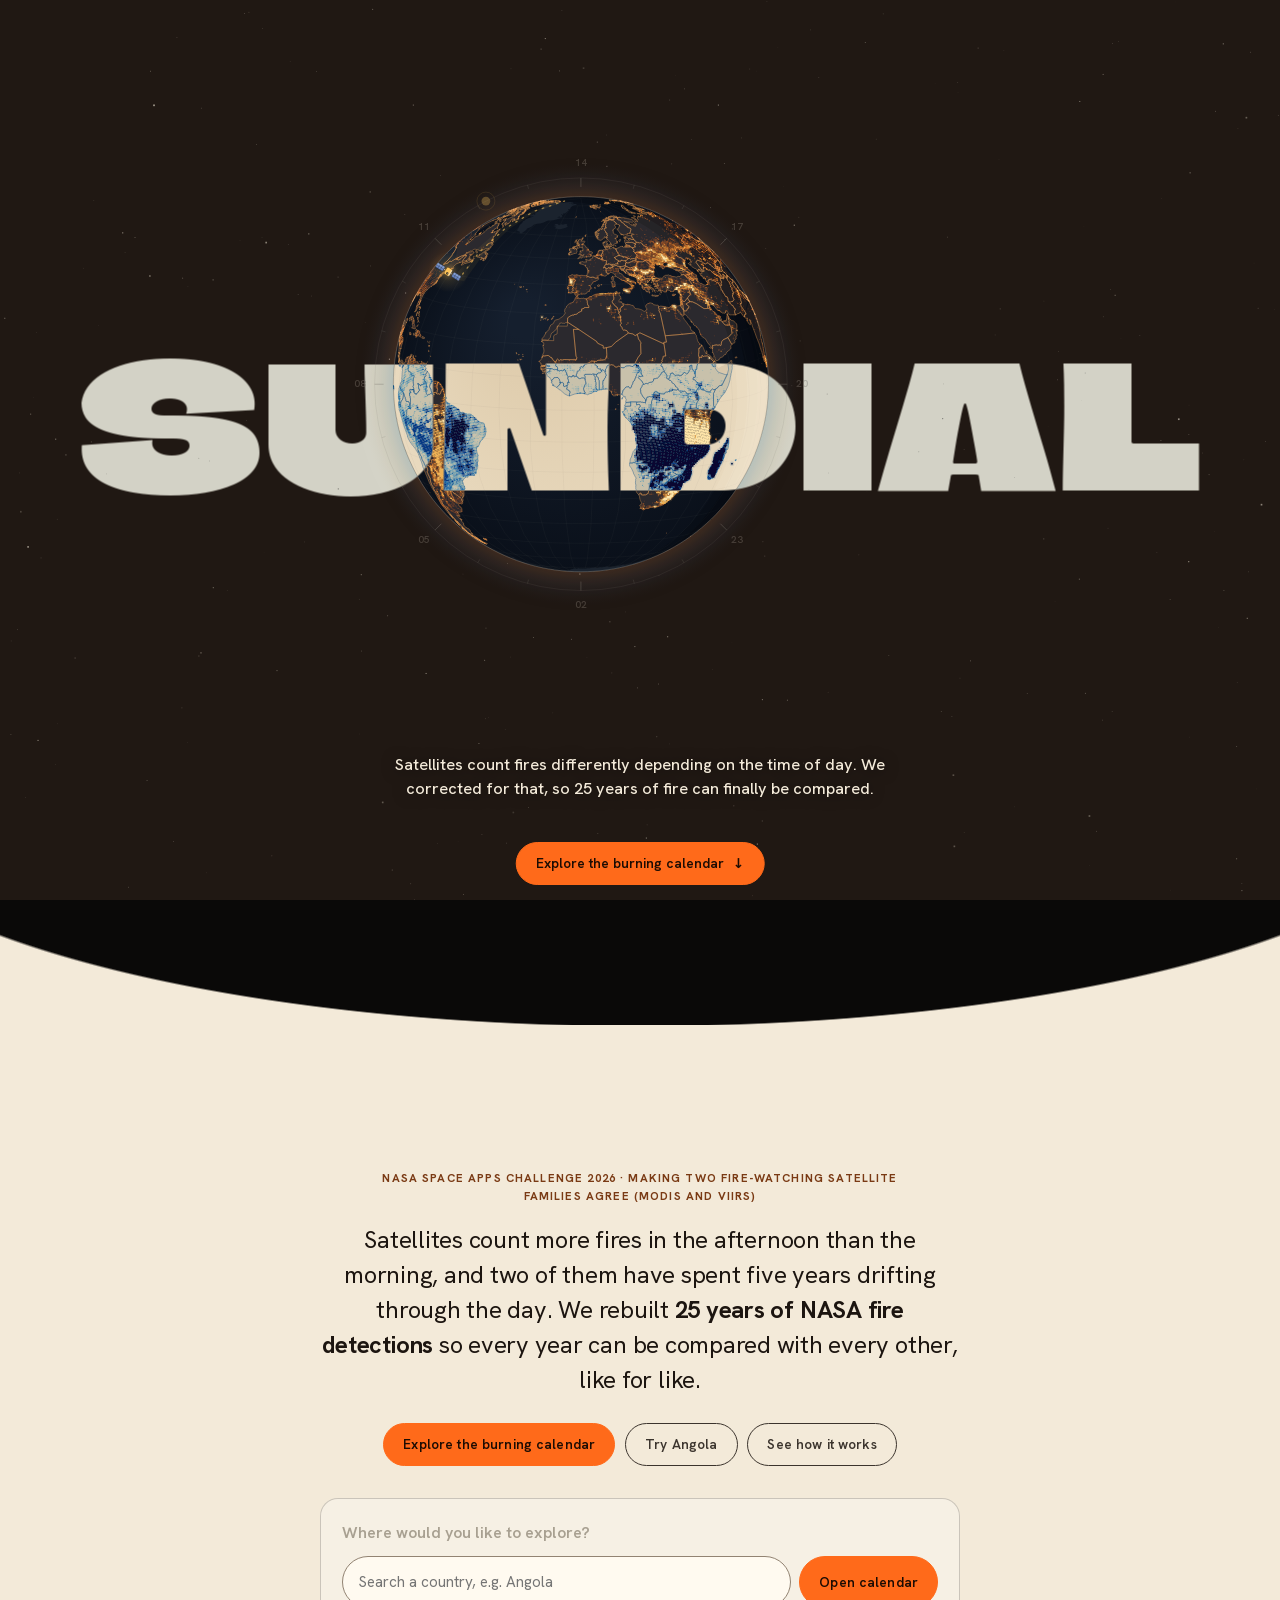
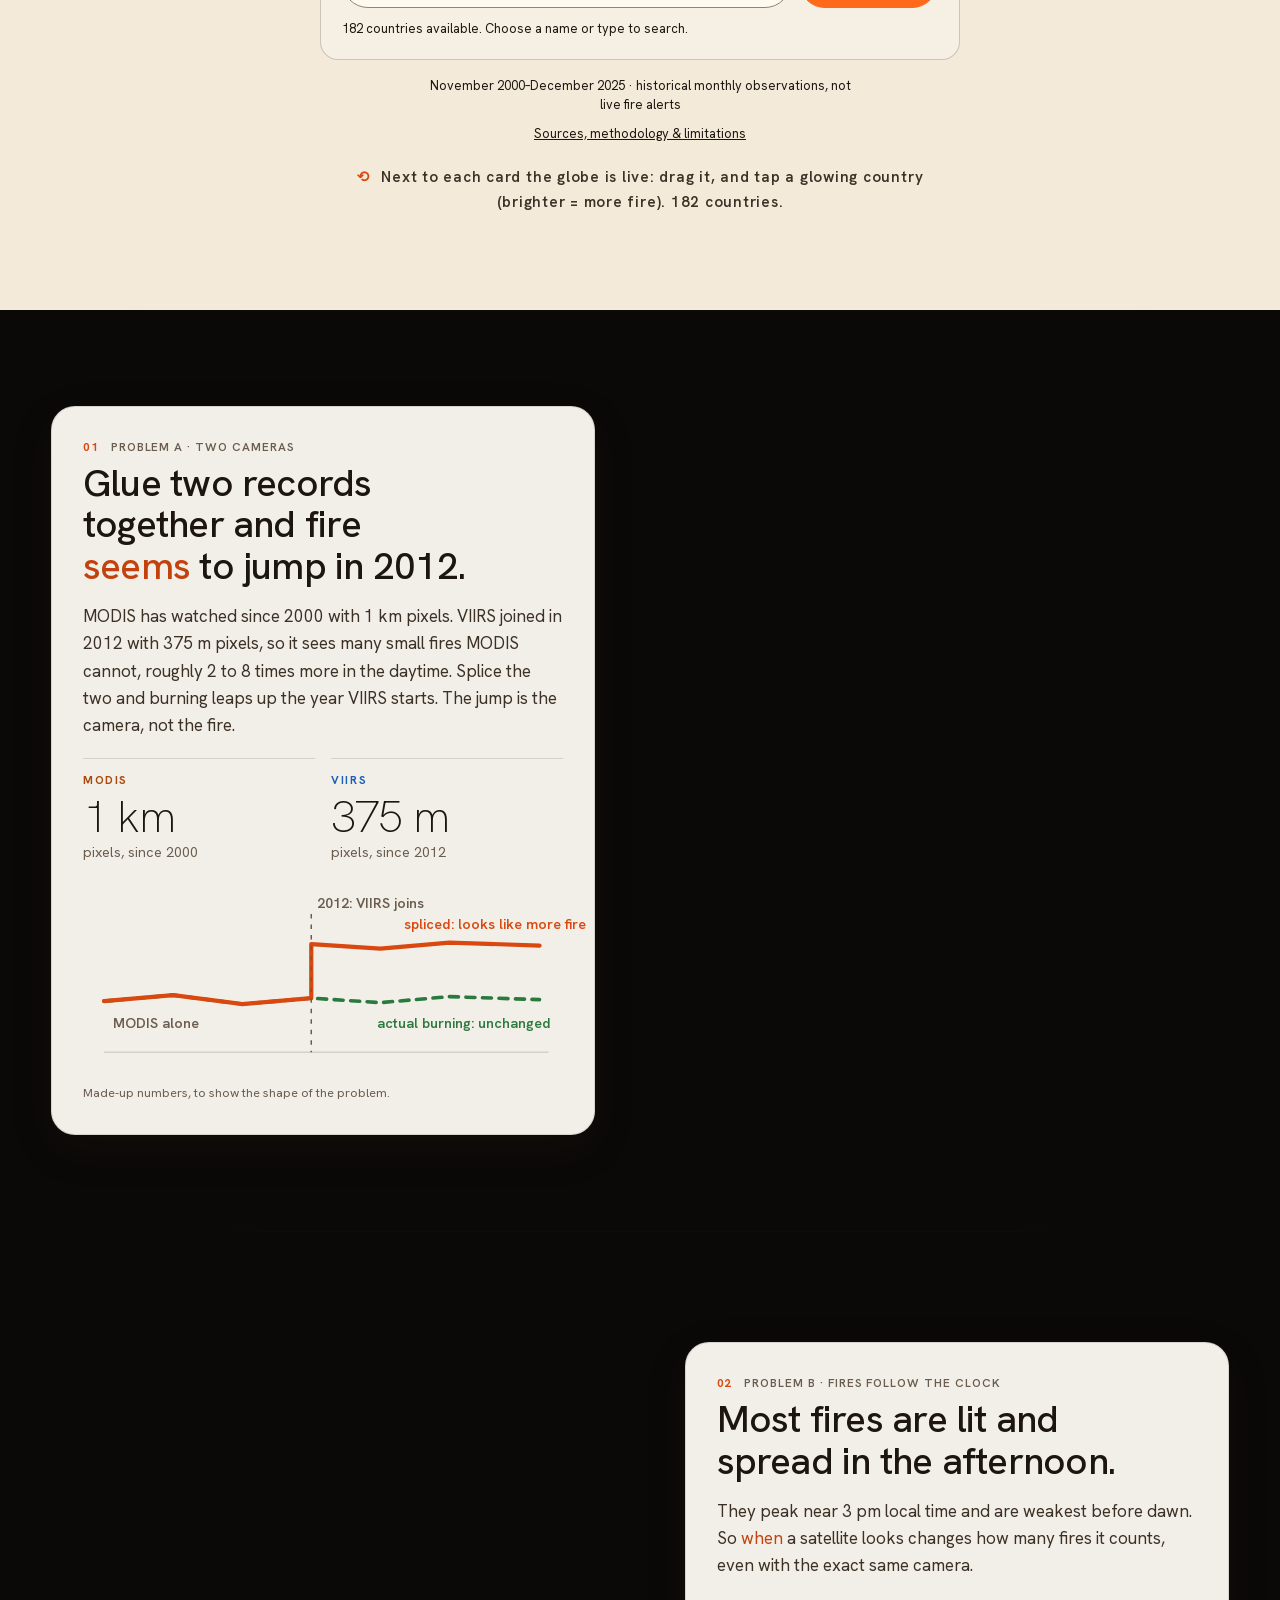
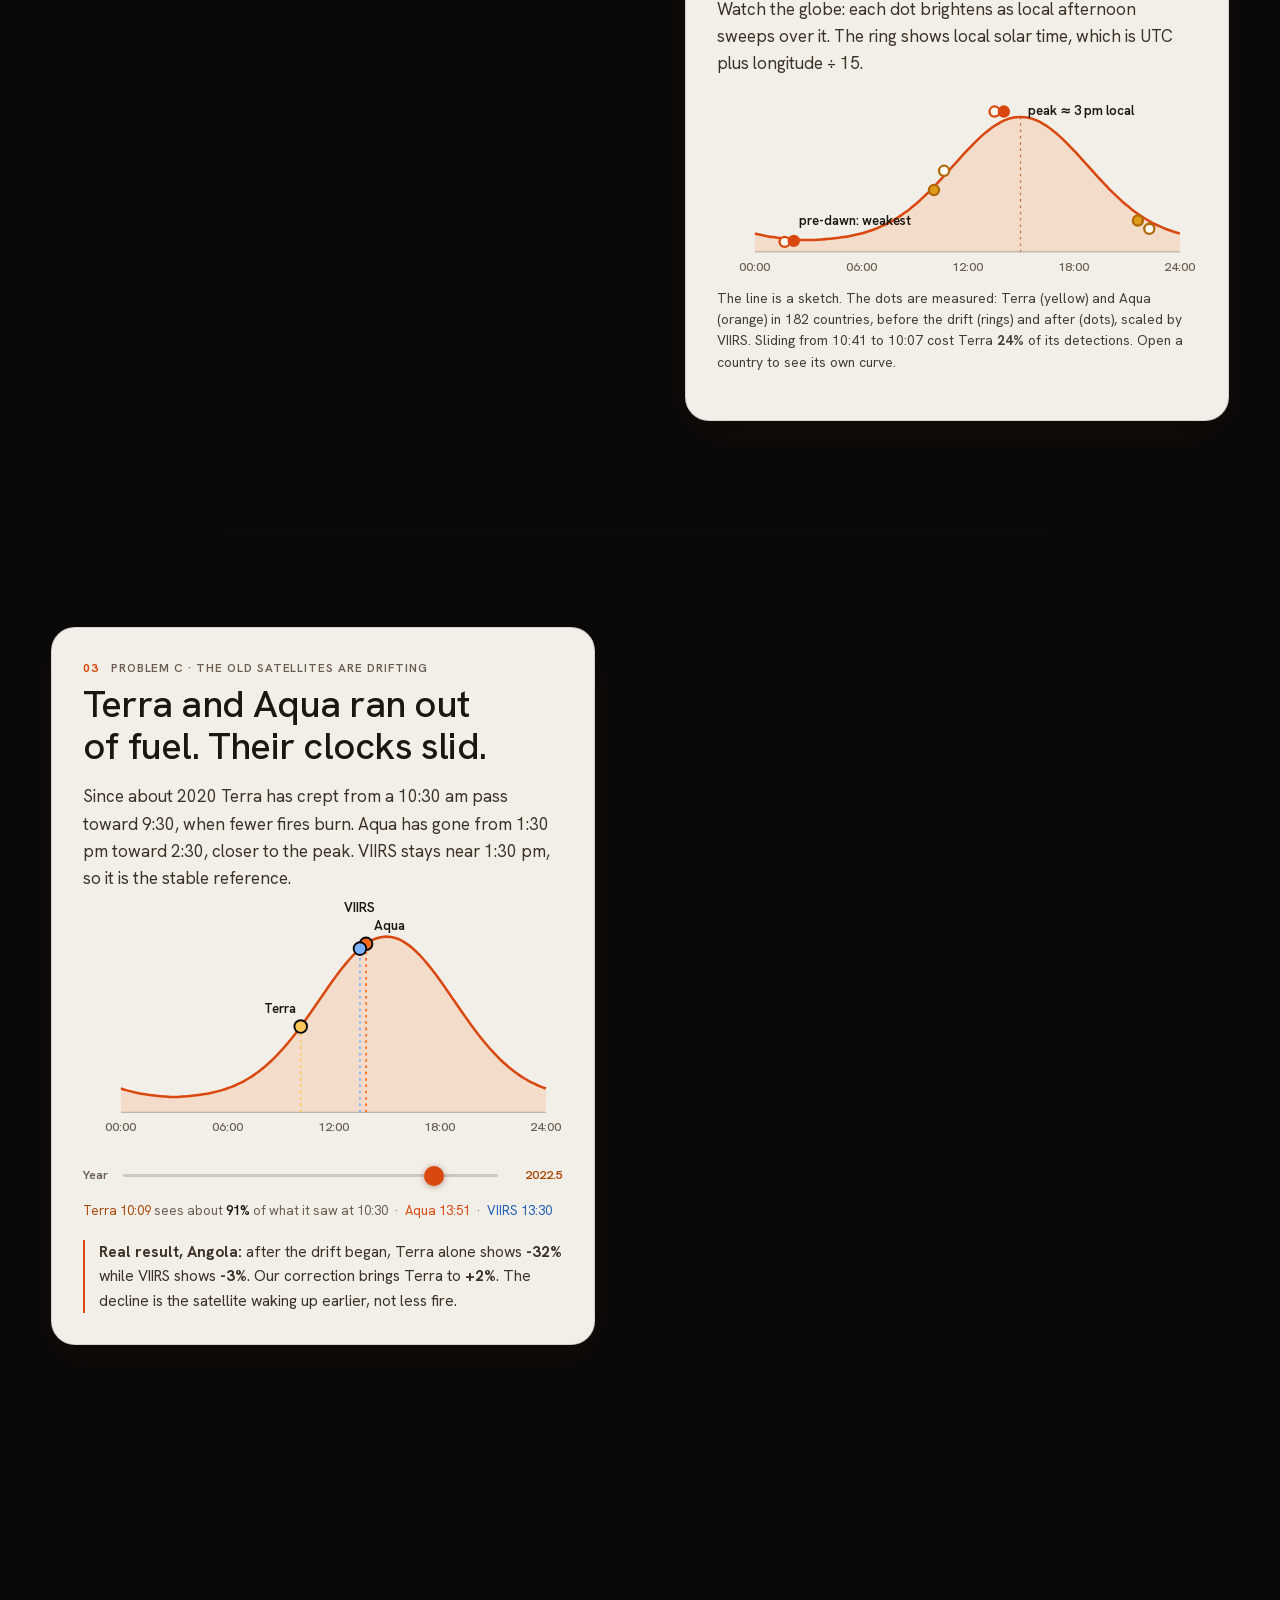
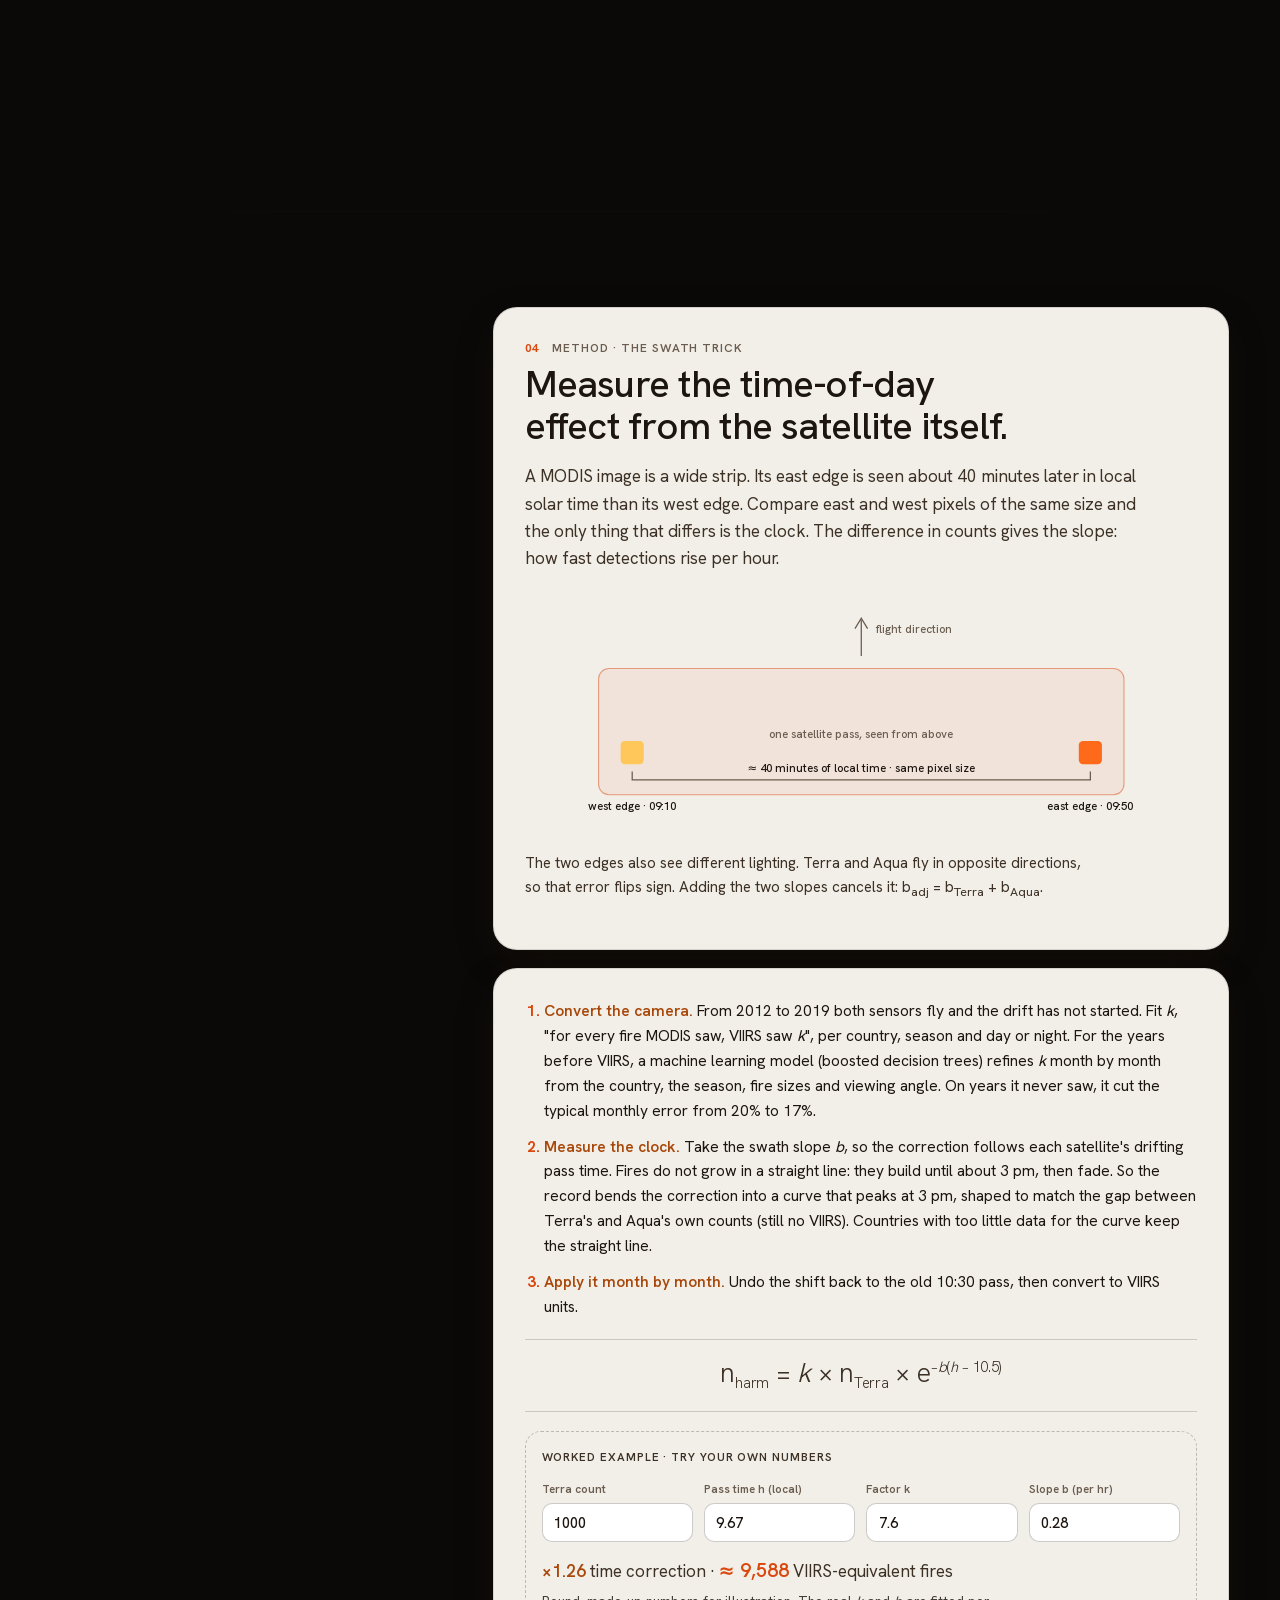
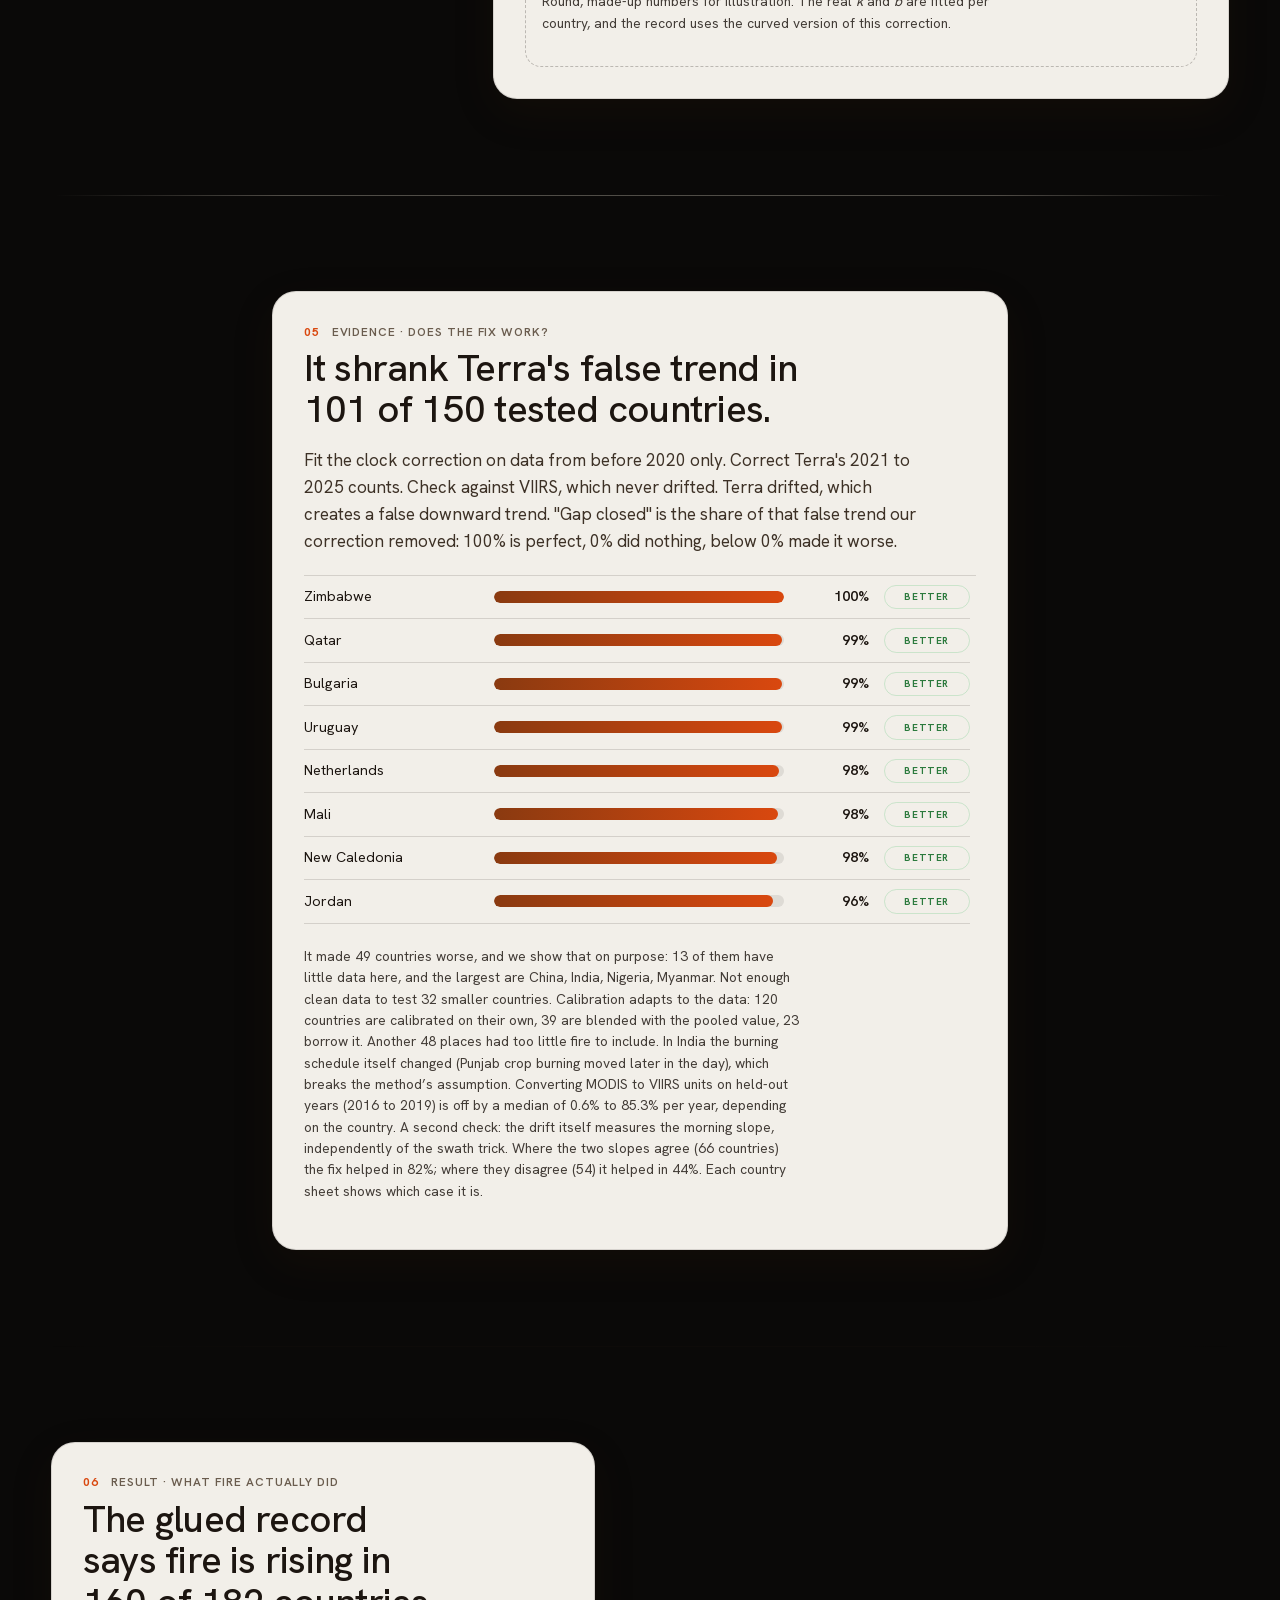
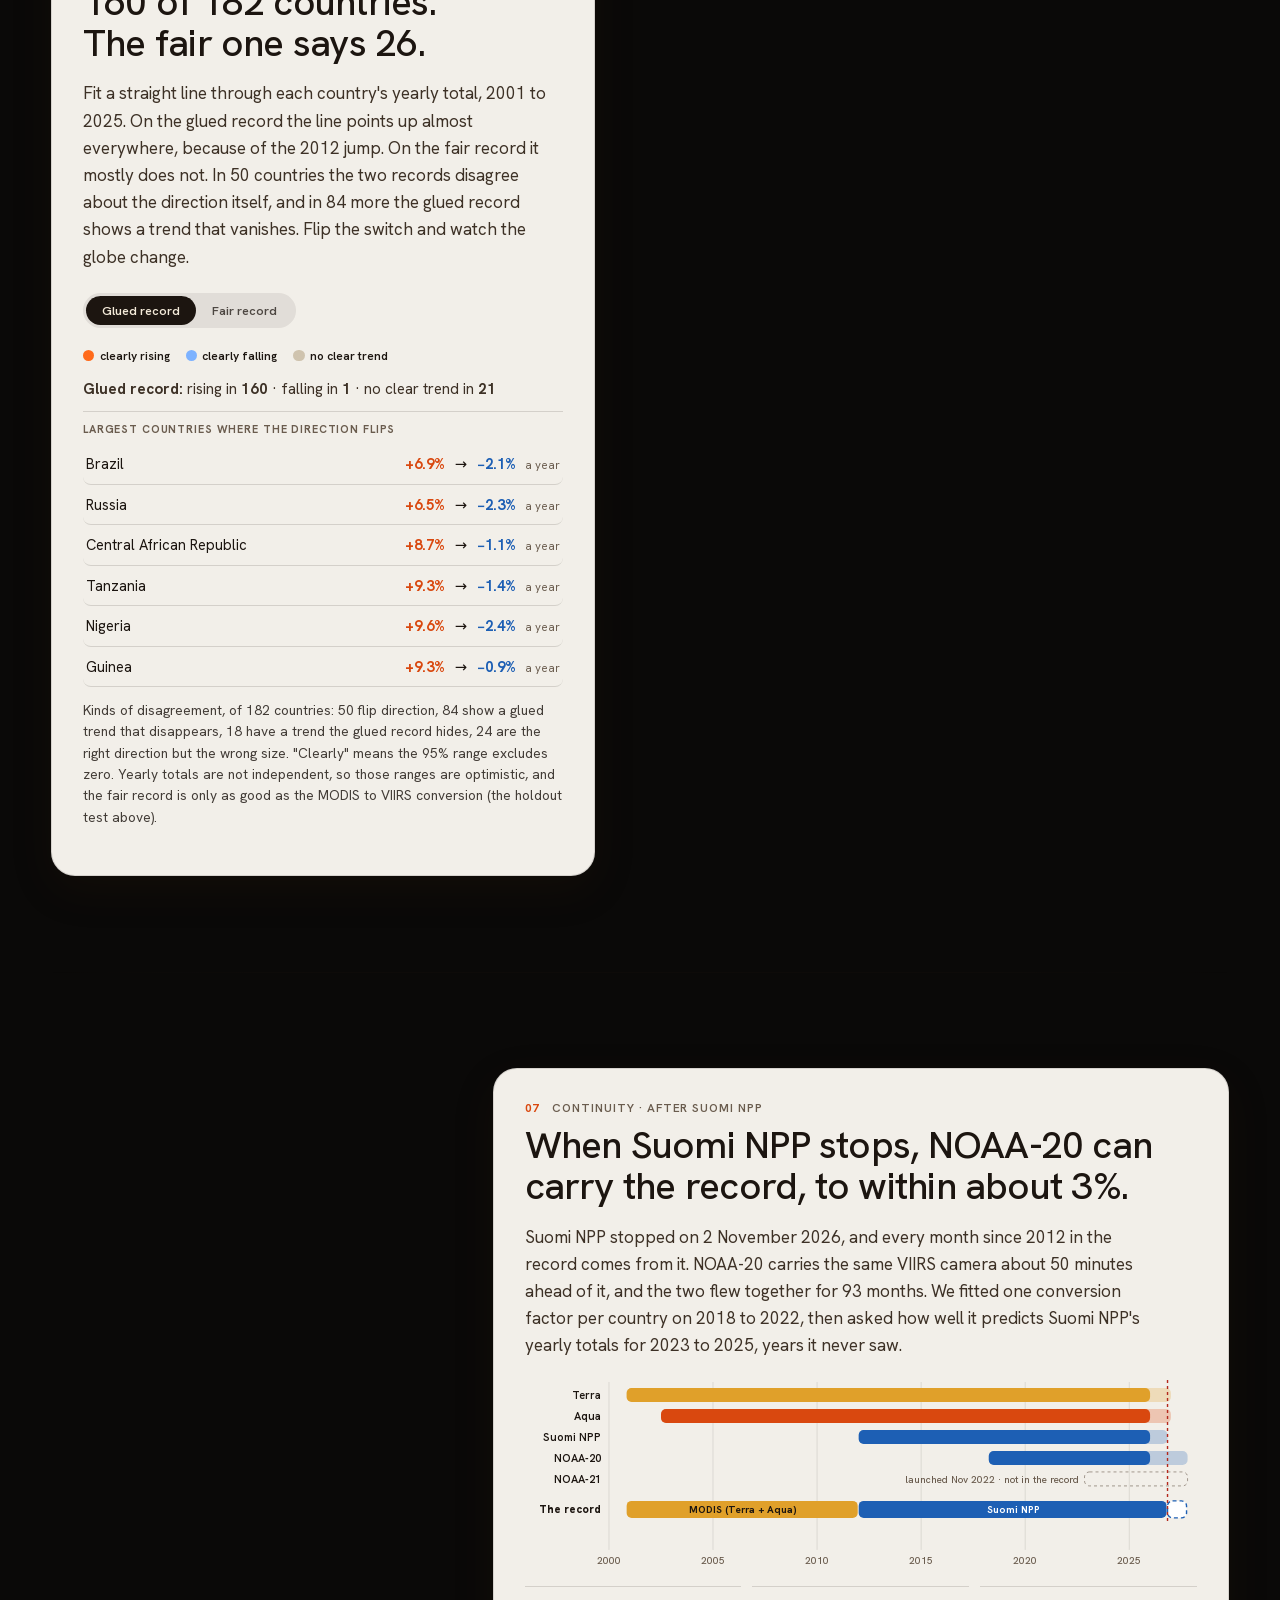
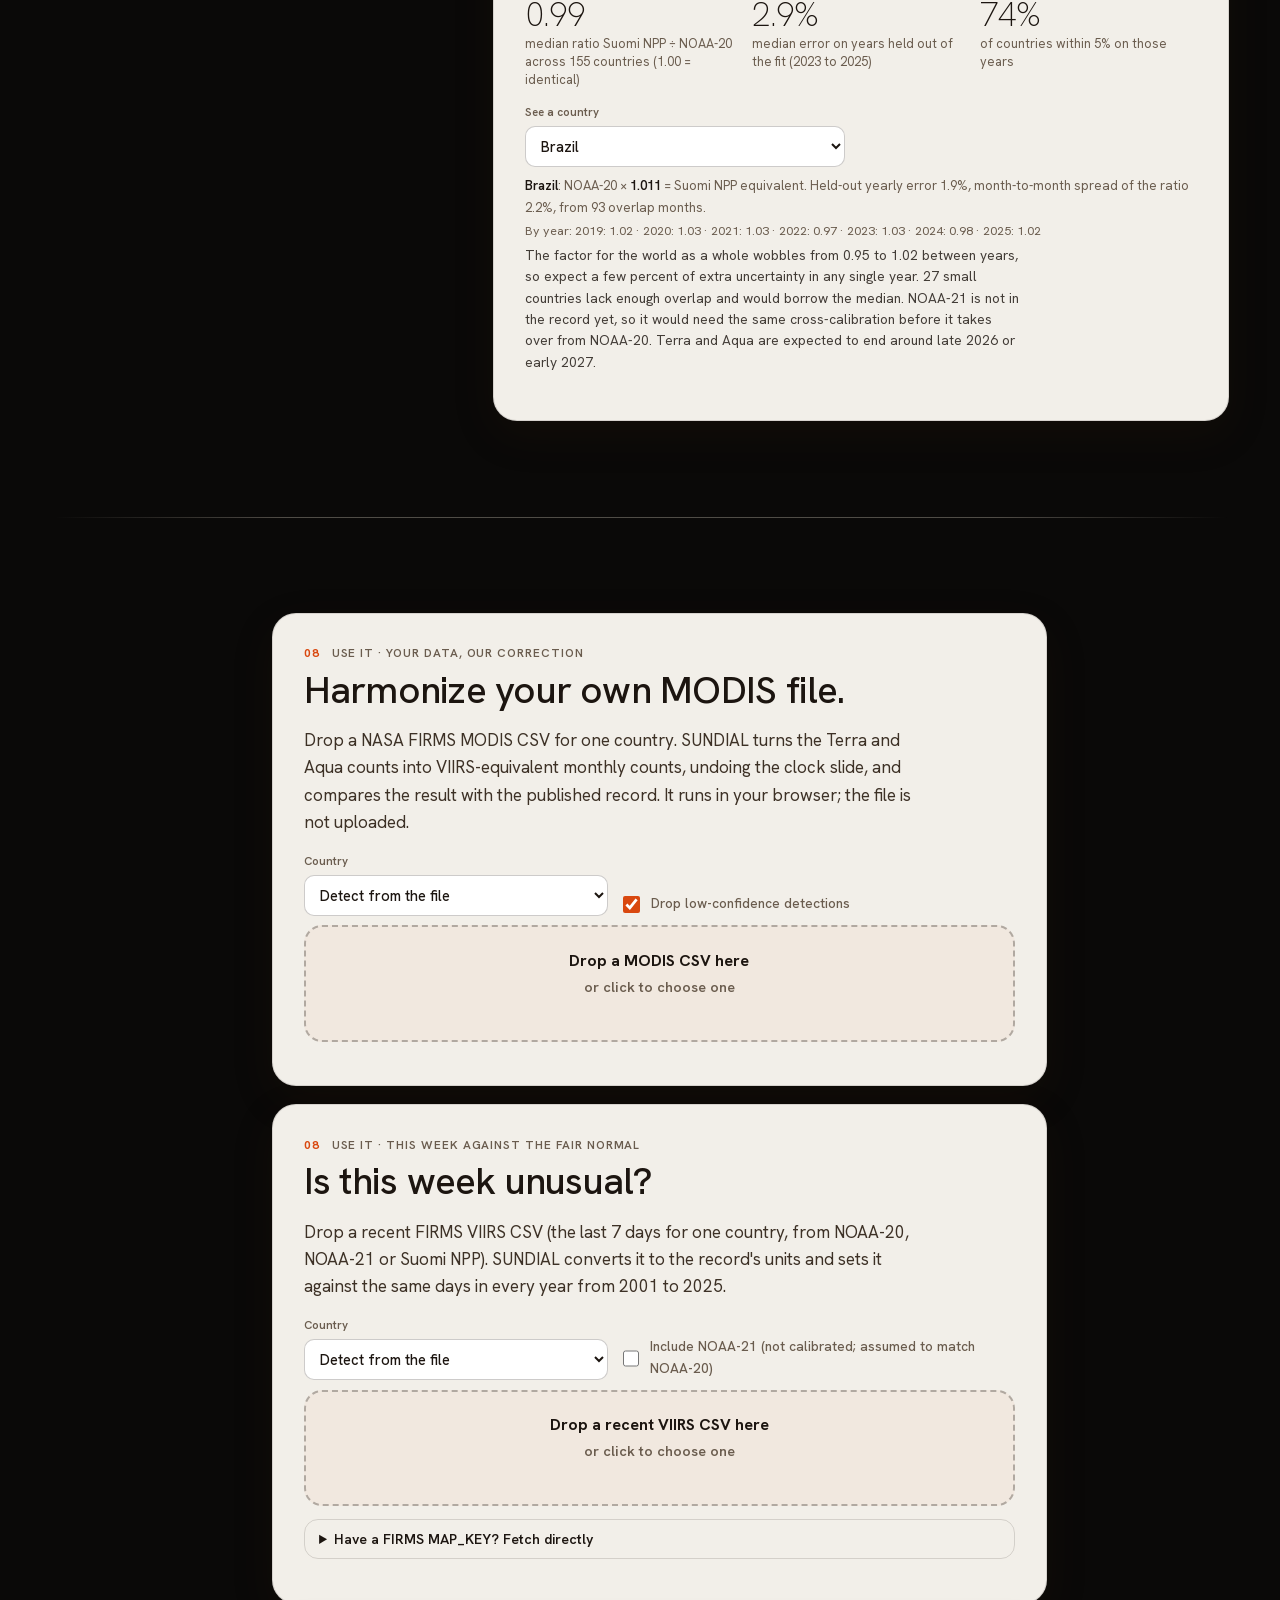
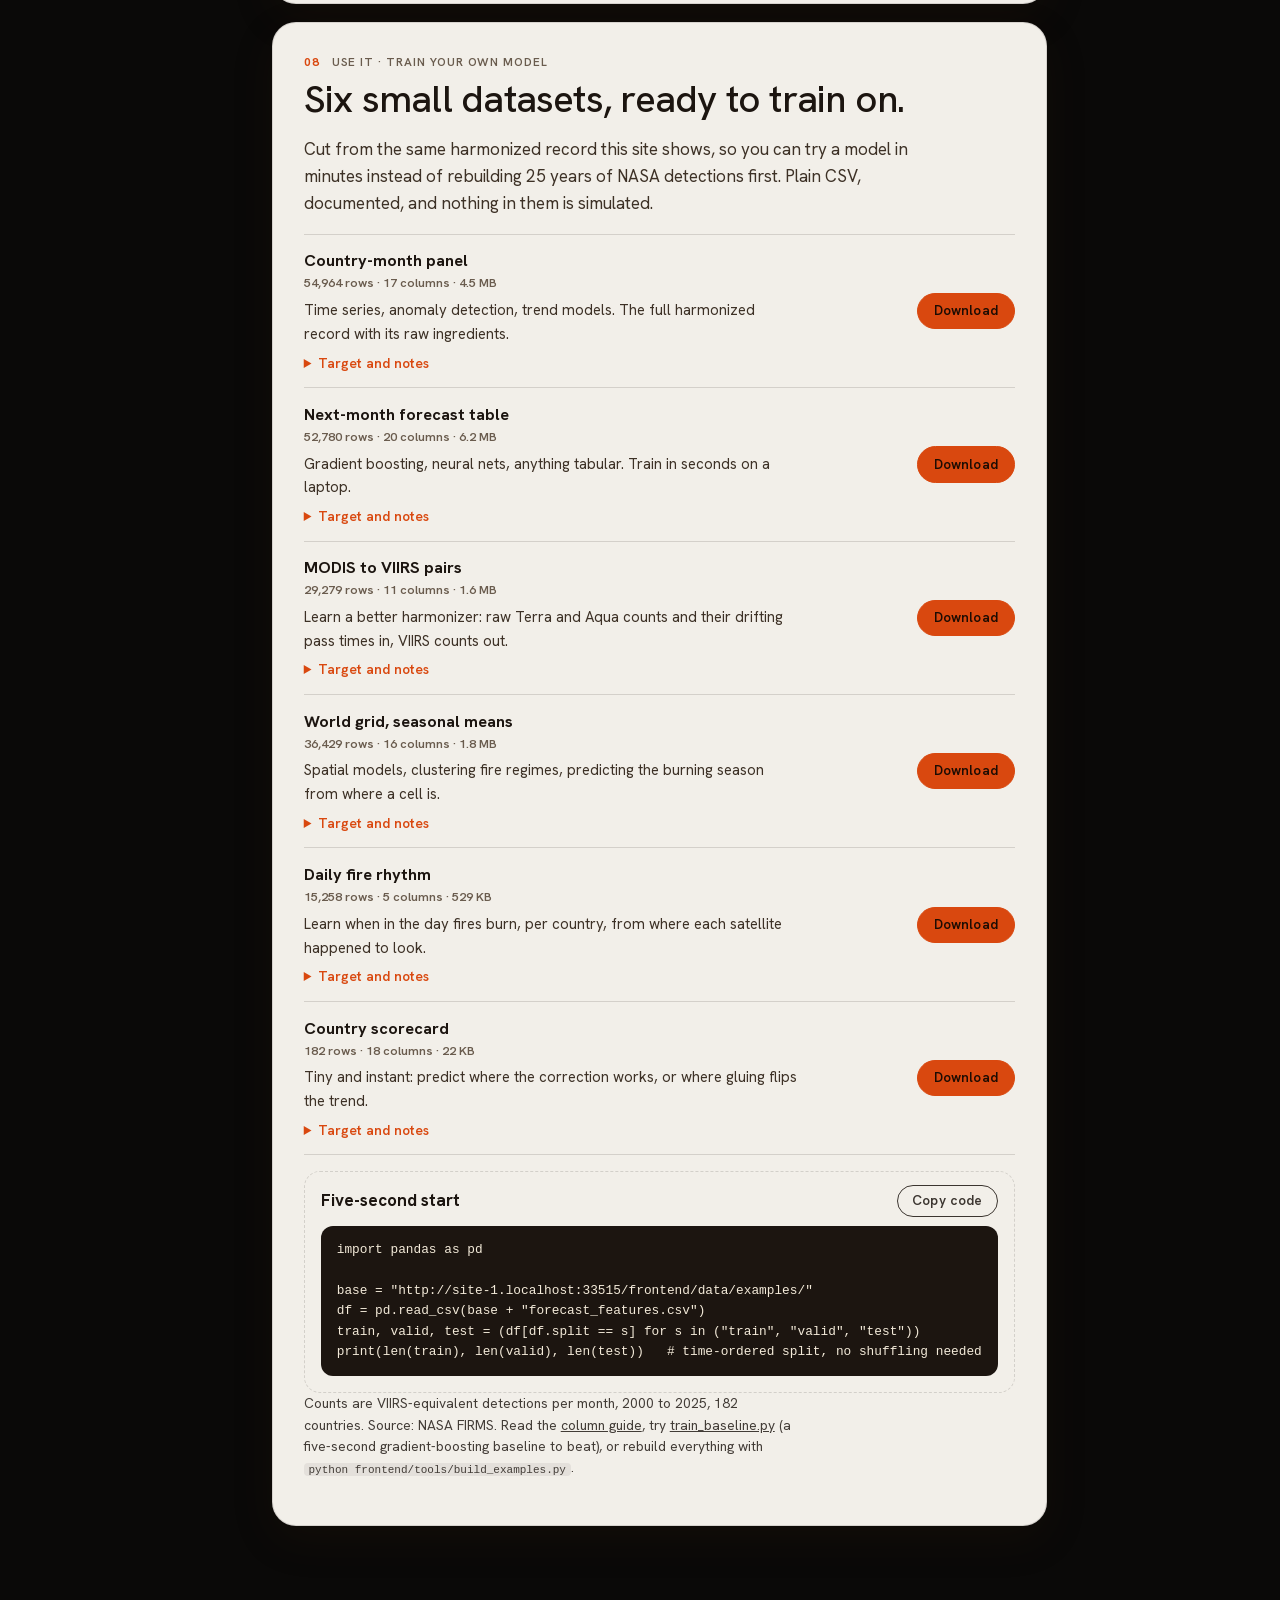
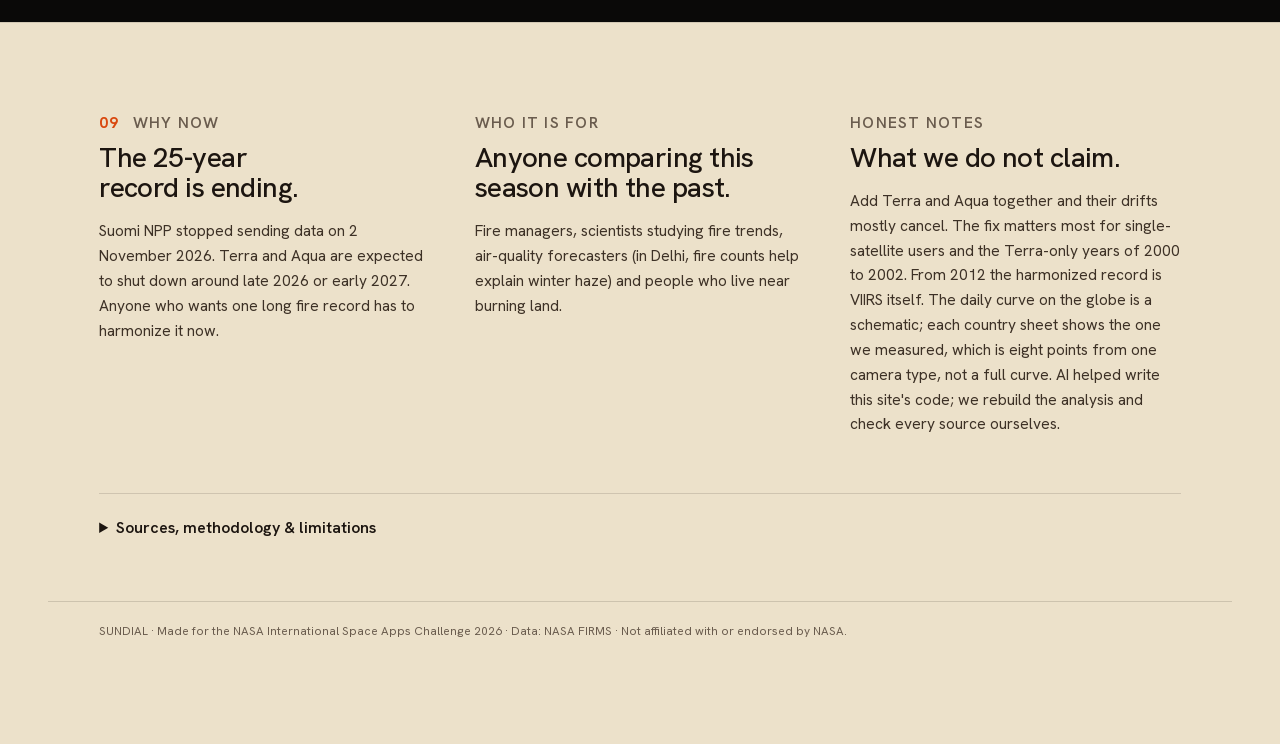
==== commit a0f165c4: "Title fades after the first scroll; a bubble from the earth says 'Click any country' Co-Authored-By:" ====
--- a/frontend/index.html
+++ b/frontend/index.html
@@ -34,6 +34,7 @@
 
 <h1 id="title"><a href="#hero" aria-label="SUNDIAL, back to the top">SUNDIAL</a></h1>
 <div id="gtip" class="gtip" hidden></div>
+<div id="hint" class="hint" aria-hidden="true"><b>Click any country</b><small>to open its fire record</small></div>
 
 <main>
 
@@ -139,8 +140,8 @@
     </div>
     <div class="card steps">
       <ol>
-        <li><b>Convert the camera.</b> From 2012 to 2019 both sensors fly and the drift has not started. Fit <i>k</i>, "for every fire MODIS saw, VIIRS saw <i>k</i>", per country, season and day or night.</li>
-        <li><b>Measure the clock.</b> Take the swath slope <i>b</i>, so the correction follows each satellite's drifting pass time.</li>
+        <li><b>Convert the camera.</b> From 2012 to 2019 both sensors fly and the drift has not started. Fit <i>k</i>, "for every fire MODIS saw, VIIRS saw <i>k</i>", per country, season and day or night. For the years before VIIRS, a machine learning model (boosted decision trees) refines <i>k</i> month by month from the country, the season, fire sizes and viewing angle. On years it never saw, it cut the typical monthly error from 20% to 17%.</li>
+        <li><b>Measure the clock.</b> Take the swath slope <i>b</i>, so the correction follows each satellite's drifting pass time. Fires do not grow in a straight line: they build until about 3 pm, then fade. So the record bends the correction into a curve that peaks at 3 pm, shaped to match the gap between Terra's and Aqua's own counts (still no VIIRS). Countries with too little data for the curve keep the straight line.</li>
         <li><b>Apply it month by month.</b> Undo the shift back to the old 10:30 pass, then convert to VIIRS units.</li>
       </ol>
       <p class="formula" aria-label="n harmonized equals k times n Terra times e to the minus b times h minus 10.5">
@@ -155,7 +156,7 @@
           <label>Slope b (per hr)<input id="c-b" type="number" value="0.28" min="0" max="1" step="0.01"></label>
         </div>
         <p class="calc-out" aria-live="polite"><span id="c-mult">×1.26</span> time correction · <span id="c-res">≈ 9,600</span> VIIRS-equivalent fires</p>
-        <p class="tiny">Round, made-up numbers for illustration. The real <i>k</i> and <i>b</i> are fitted per country.</p>
+        <p class="tiny">Round, made-up numbers for illustration. The real <i>k</i> and <i>b</i> are fitted per country, and the record uses the curved version of this correction.</p>
       </form>
     </div>
   </div>
--- a/frontend/styles.css
+++ b/frontend/styles.css
@@ -631,3 +631,12 @@
 nav.dock:hover, nav.dock:focus-within, nav.dock.peek { transform: none; translate: 0 -2px; opacity: 1; gap: 0.2rem; padding: 0.35rem; background: rgba(24, 18, 14, 0.92); box-shadow: 0 10px 34px rgba(0, 0, 0, 0.28); }
 body.loading nav.dock, body.sheet-open nav.dock, body.on-hero nav.dock { transform: none; translate: 0 160%; opacity: 0; }
 
+
+/* ---------- the title leaves after the first scroll; a bubble from the earth tells people what to do ---------- */
+body:not(.loading) #title { transition: opacity 0.35s; }
+.hint { position: fixed; left: 0; top: 0; z-index: 29; pointer-events: none; opacity: 0; max-width: 17rem; padding: 0.85rem 1.2rem 0.9rem; border-radius: 20px; background: var(--paper); color: var(--paperInk);
+  box-shadow: 0 12px 36px rgba(0, 0, 0, 0.4); font: 600 1.1rem/1.25 var(--sans); will-change: transform, opacity; }
+.hint b { display: block; font-weight: 700; }
+.hint small { display: block; margin-top: 0.15rem; font-weight: 500; font-size: 0.86rem; color: #6a5c4e; }
+.hint::after { content: ""; position: absolute; left: var(--tail, 22px); bottom: -9px; width: 18px; height: 18px; background: var(--paper); transform: translateX(-50%) rotate(45deg); border-radius: 0 0 4px 0; }
+.hint::before { content: ""; position: absolute; left: 0.7rem; top: -5px; width: 10px; height: 10px; border-radius: 50%; background: var(--ember); box-shadow: 0 0 0 4px rgba(255, 106, 26, 0.25); }
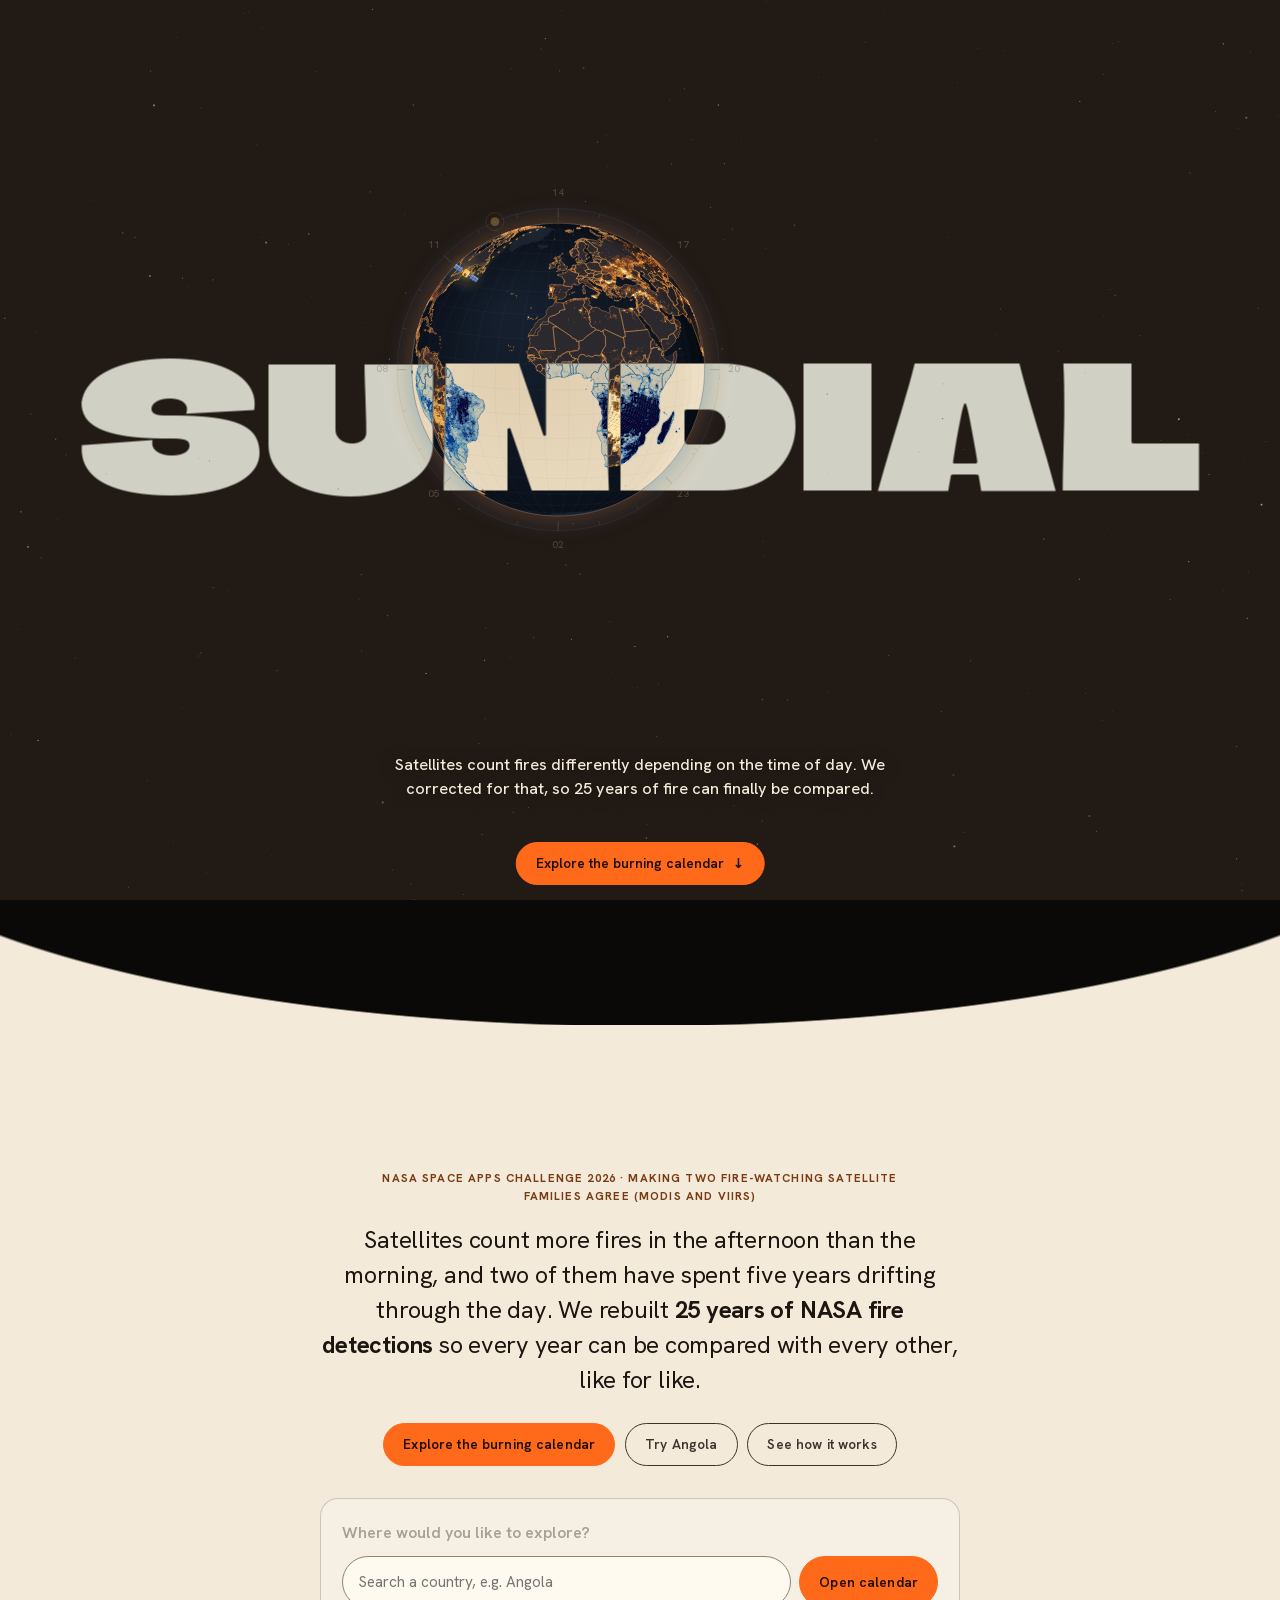
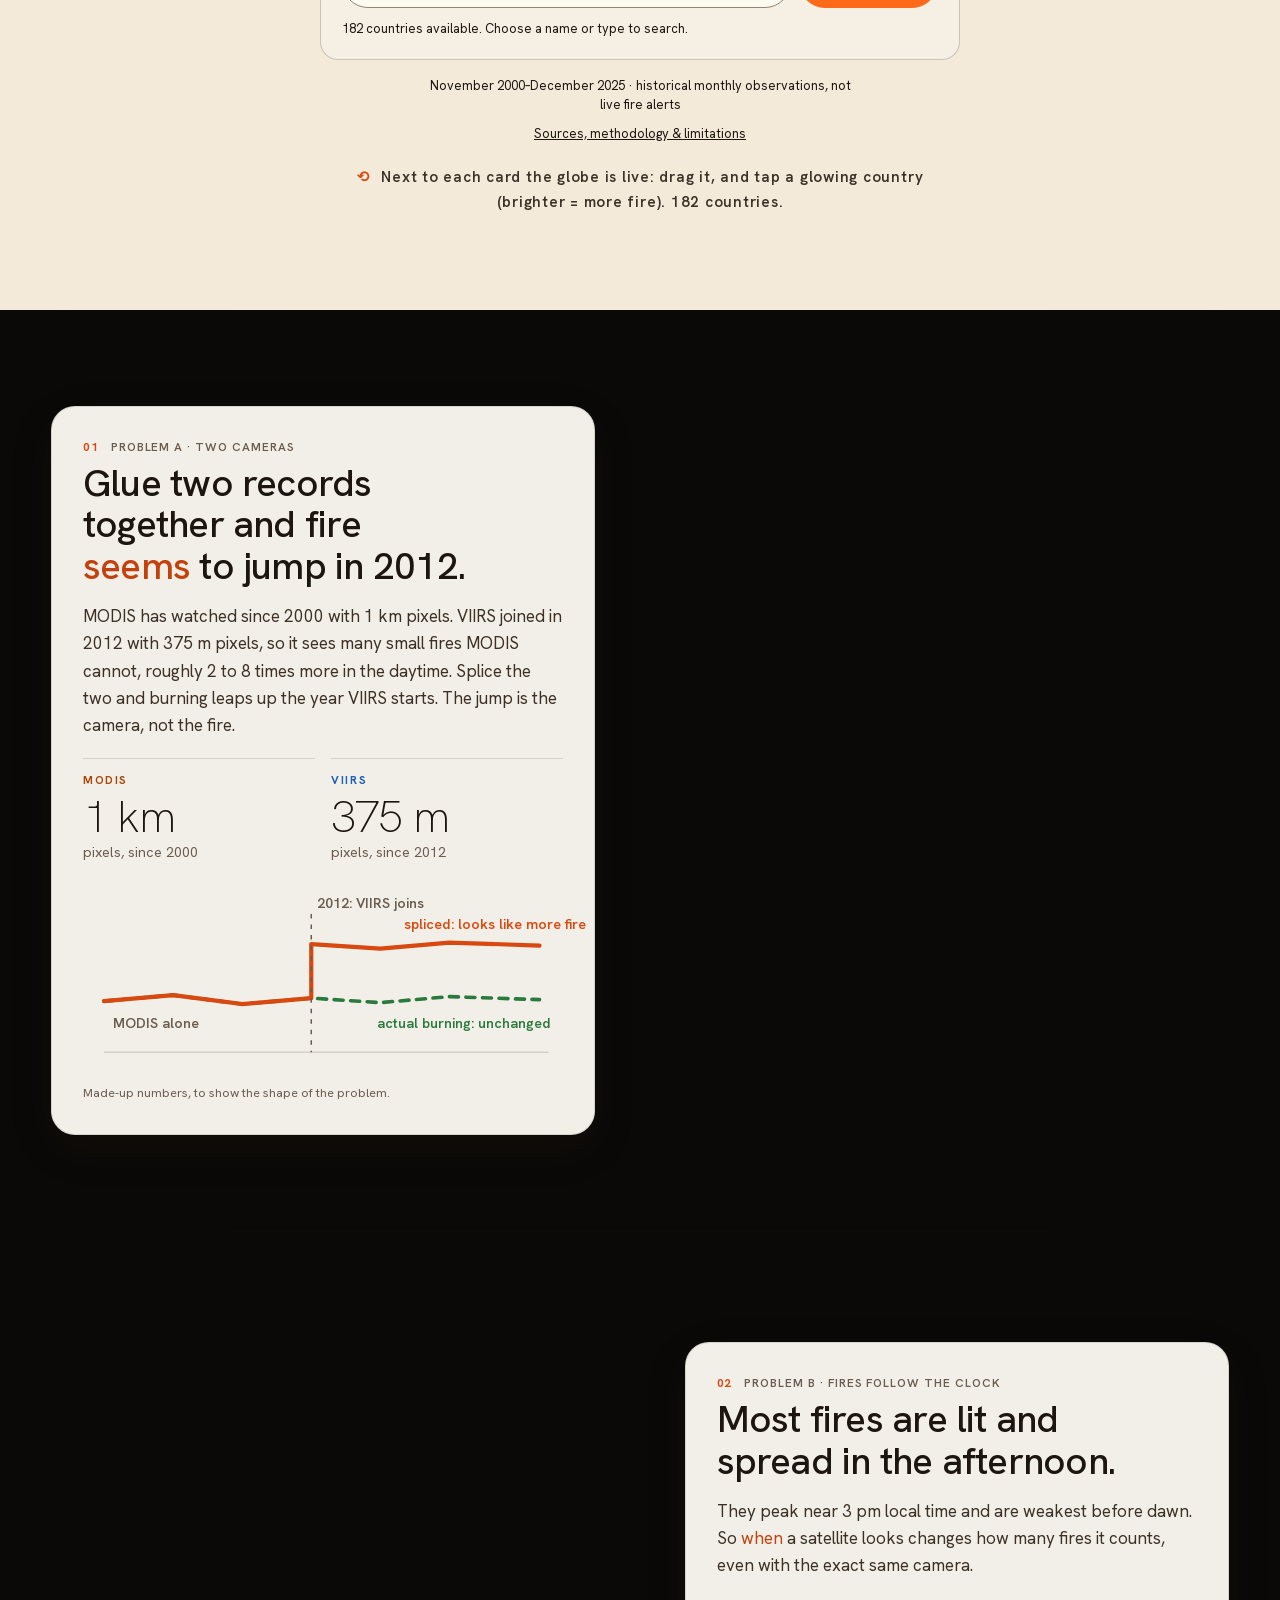
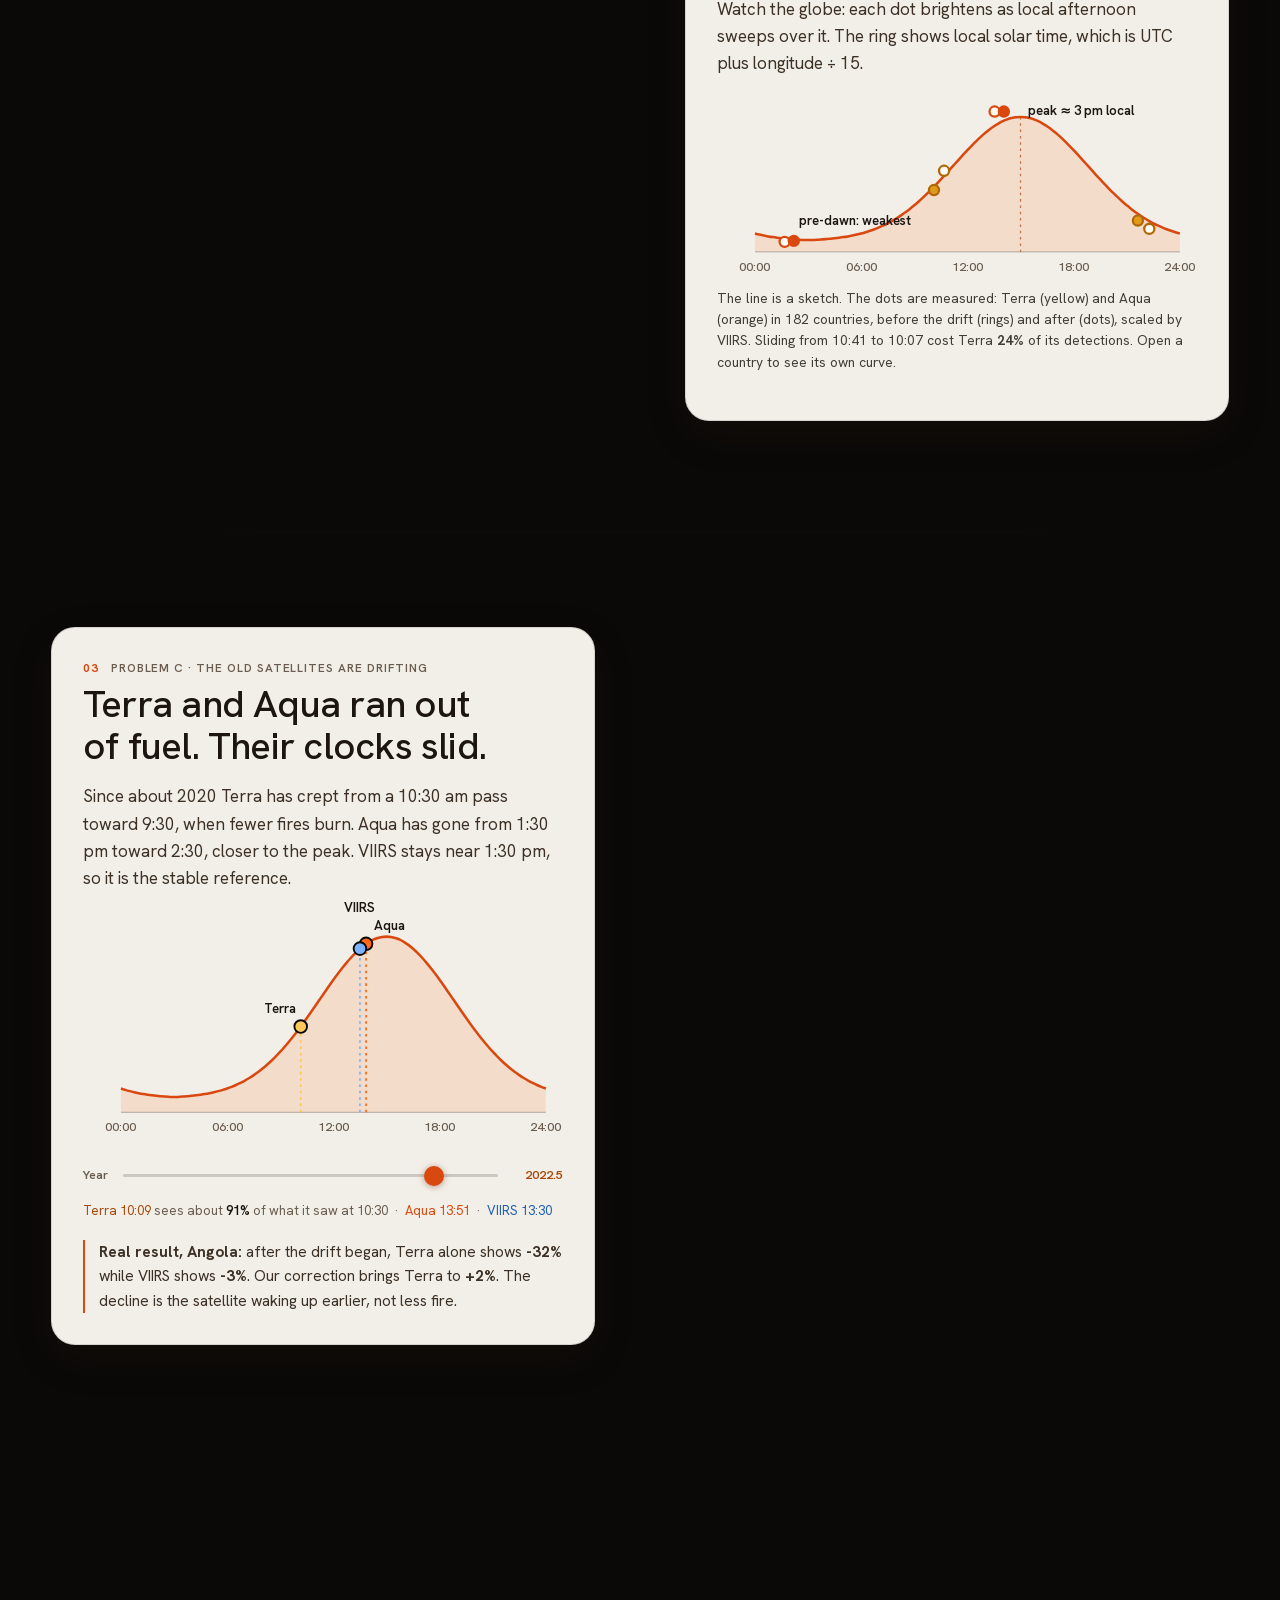
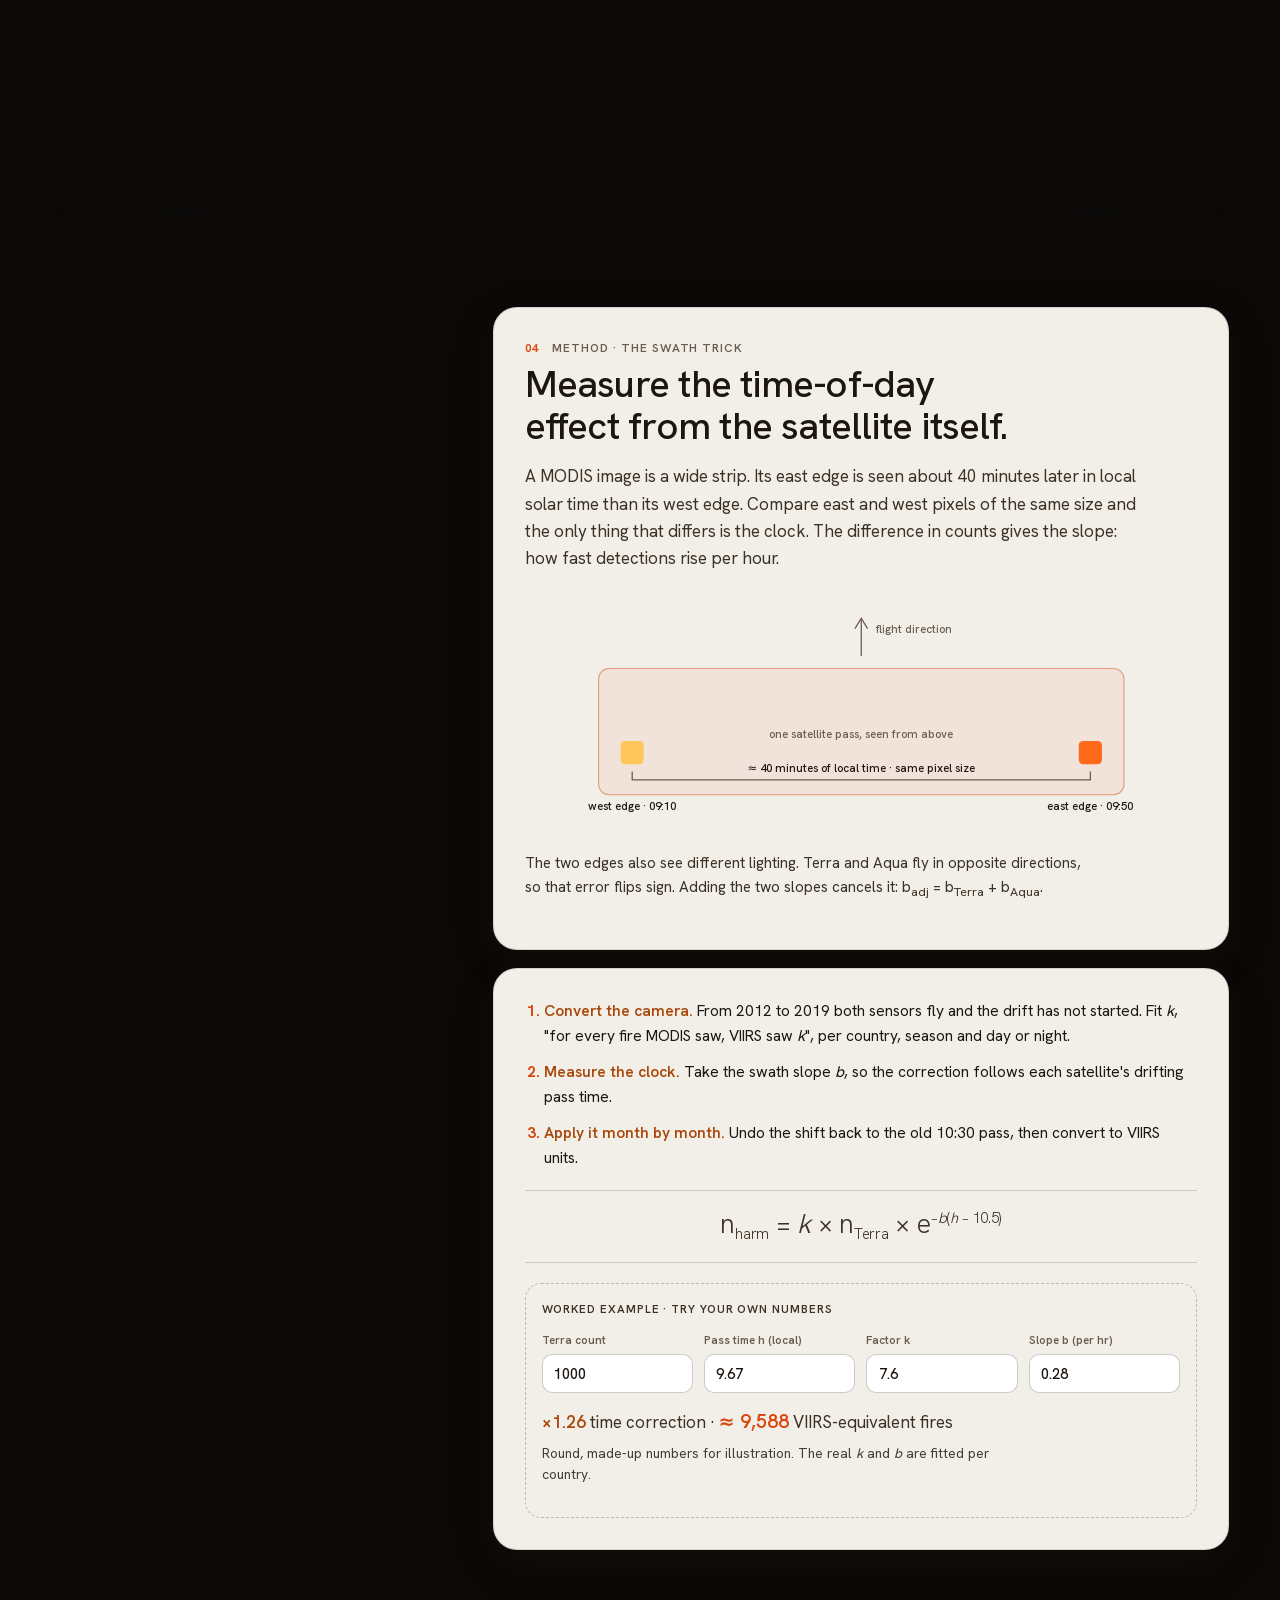
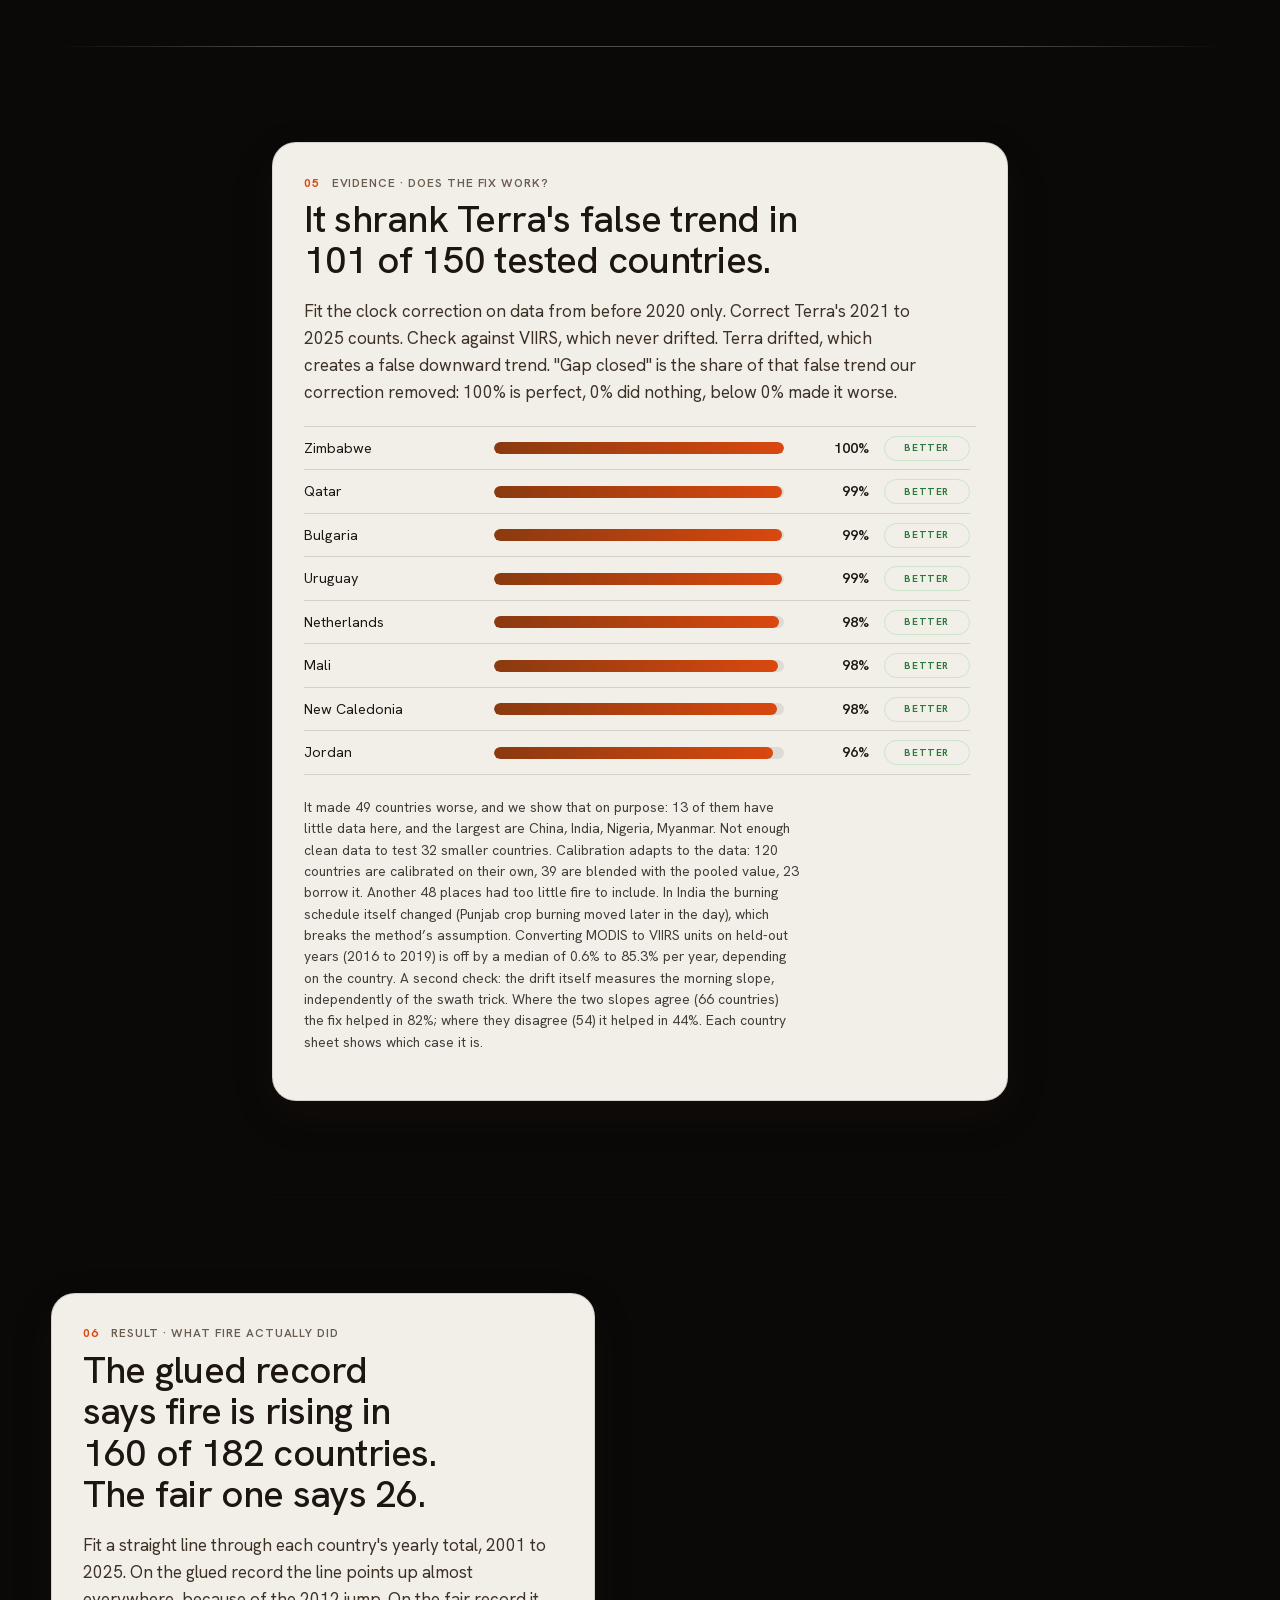
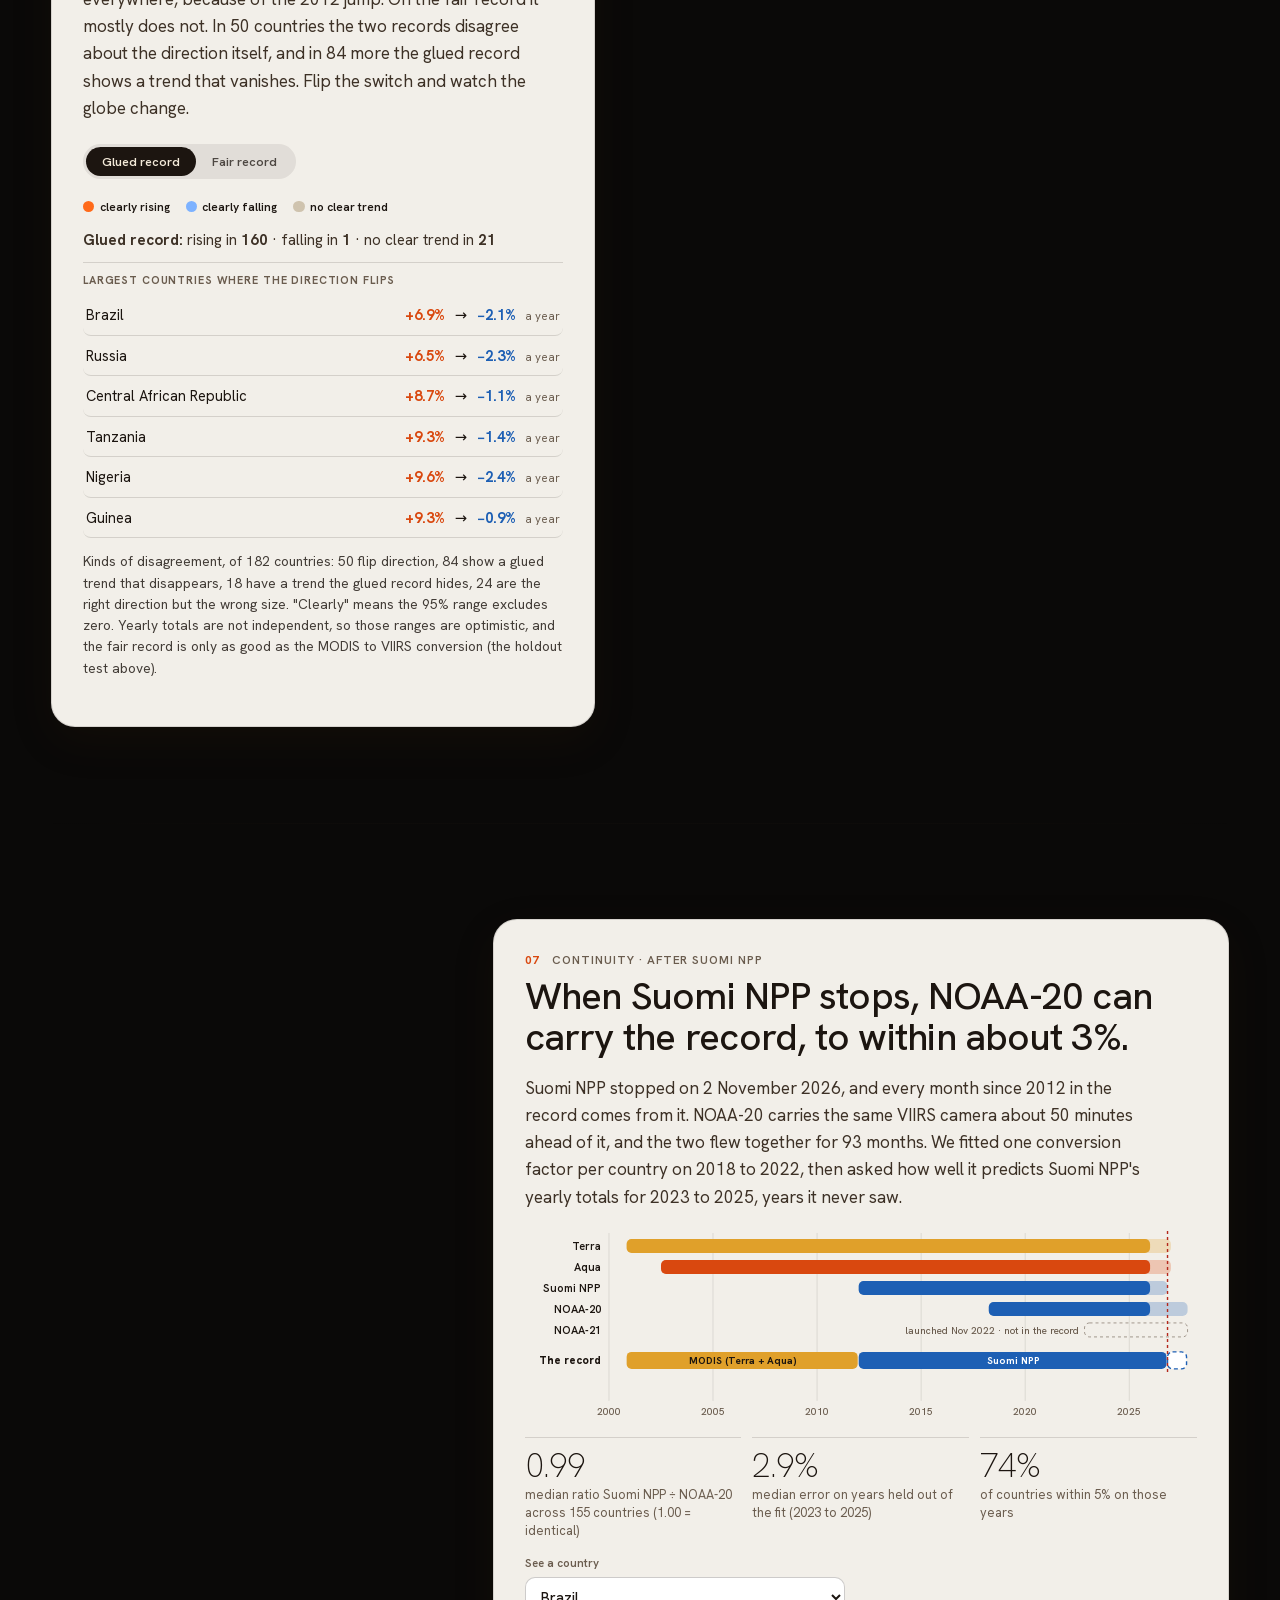
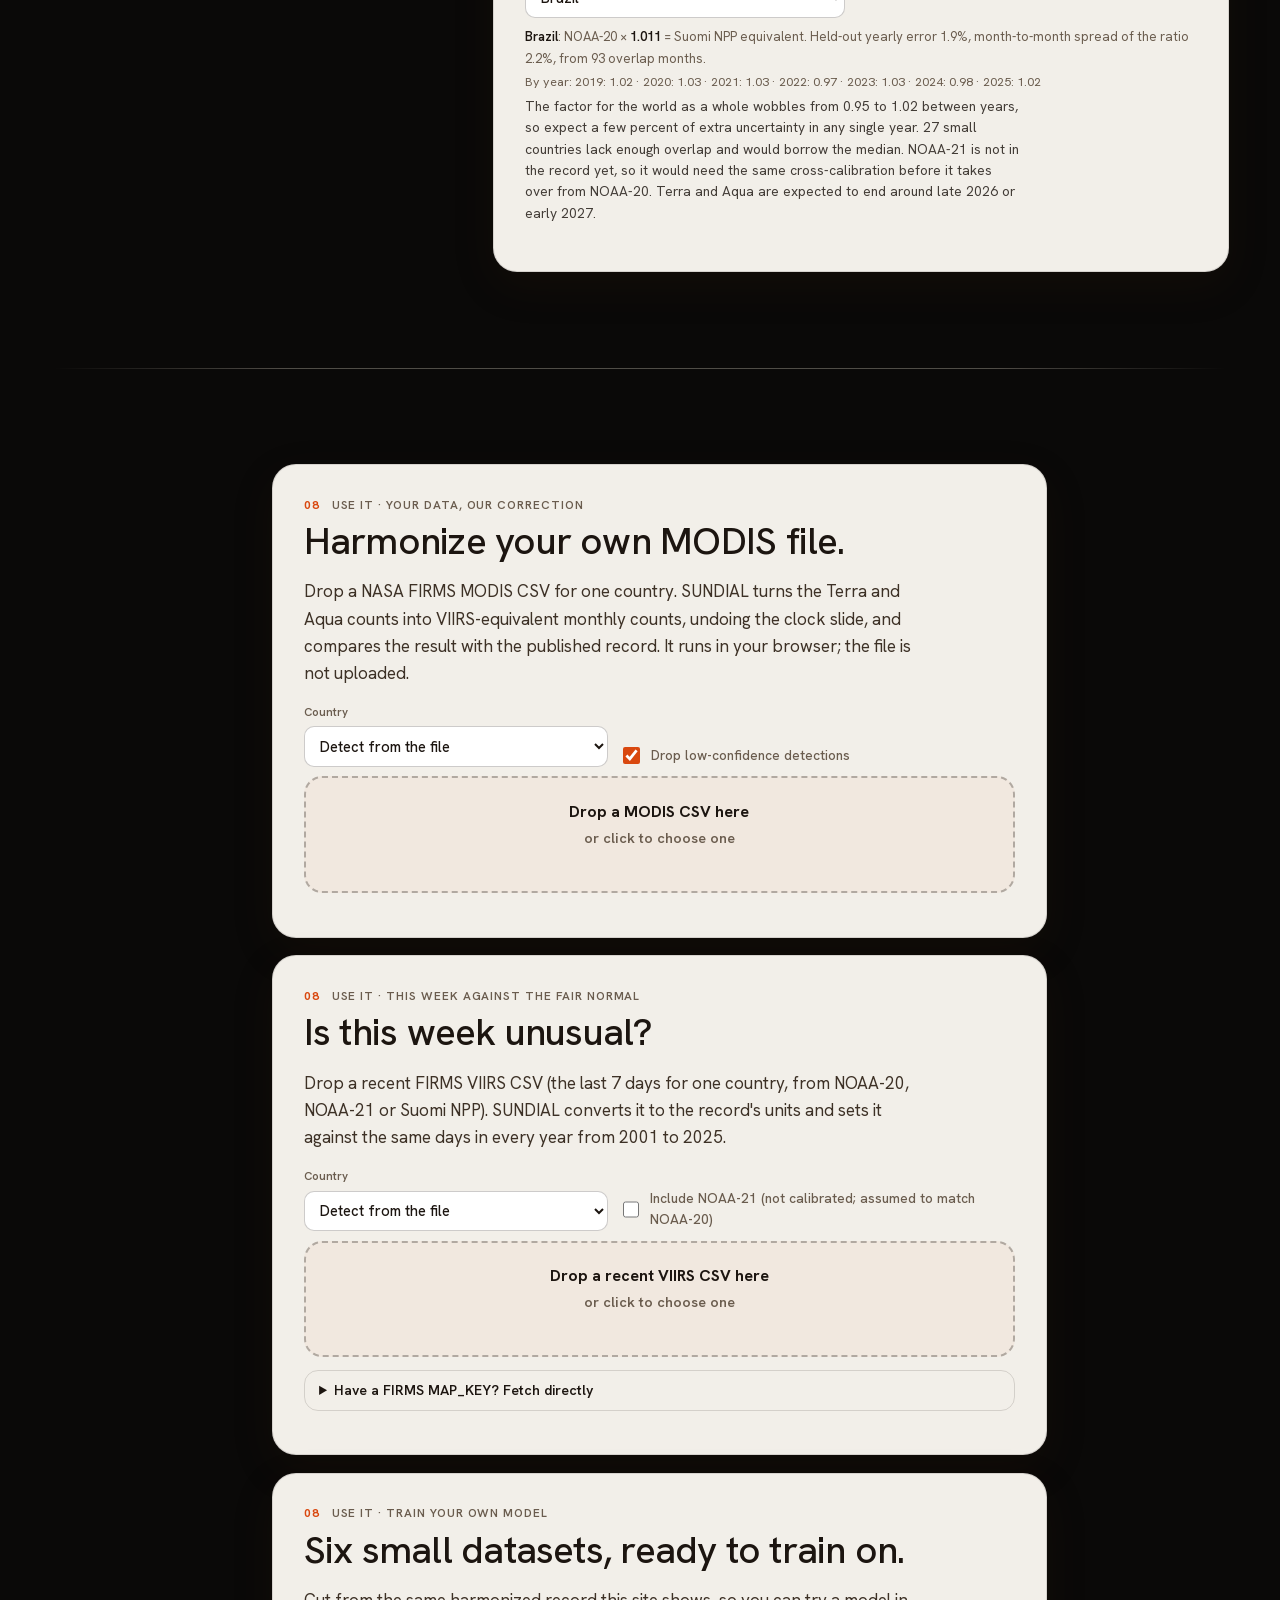
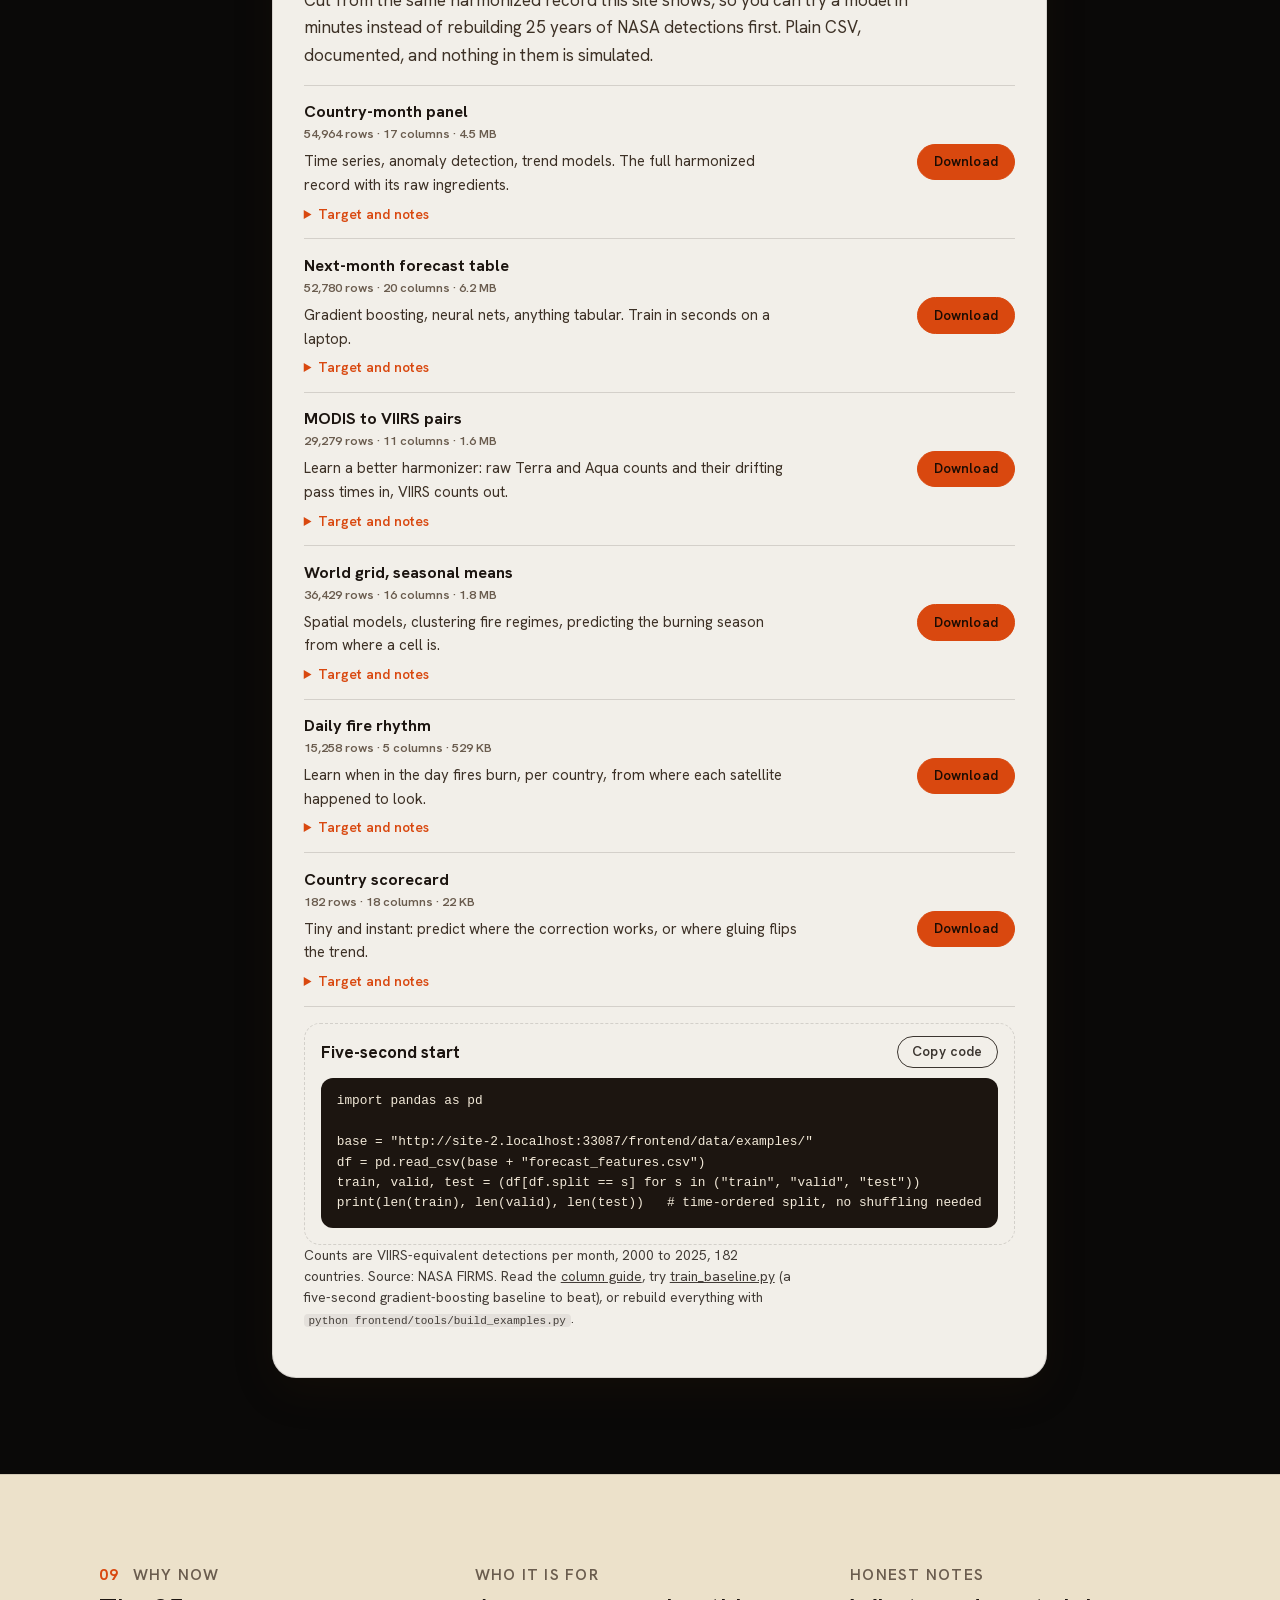
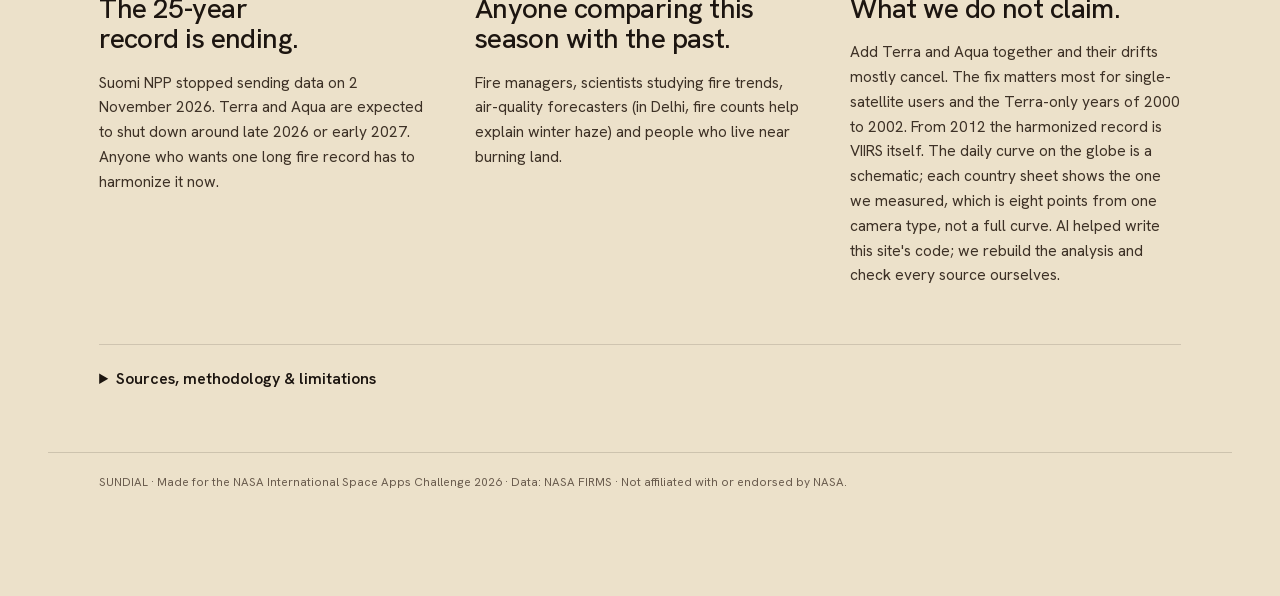
==== commit 7be5a5af: "Title fades after the first scroll; a bubble from the earth says 'Click any country' Co-Authored-By:" ====
--- a/frontend/index.html
+++ b/frontend/index.html
@@ -140,8 +140,8 @@
     </div>
     <div class="card steps">
       <ol>
-        <li><b>Convert the camera.</b> From 2012 to 2019 both sensors fly and the drift has not started. Fit <i>k</i>, "for every fire MODIS saw, VIIRS saw <i>k</i>", per country, season and day or night. For the years before VIIRS, a machine learning model (boosted decision trees) refines <i>k</i> month by month from the country, the season, fire sizes and viewing angle. On years it never saw, it cut the typical monthly error from 20% to 17%.</li>
-        <li><b>Measure the clock.</b> Take the swath slope <i>b</i>, so the correction follows each satellite's drifting pass time. Fires do not grow in a straight line: they build until about 3 pm, then fade. So the record bends the correction into a curve that peaks at 3 pm, shaped to match the gap between Terra's and Aqua's own counts (still no VIIRS). Countries with too little data for the curve keep the straight line.</li>
+        <li><b>Convert the camera.</b> From 2012 to 2019 both sensors fly and the drift has not started. Fit <i>k</i>, "for every fire MODIS saw, VIIRS saw <i>k</i>", per country, season and day or night.</li>
+        <li><b>Measure the clock.</b> Take the swath slope <i>b</i>, so the correction follows each satellite's drifting pass time.</li>
         <li><b>Apply it month by month.</b> Undo the shift back to the old 10:30 pass, then convert to VIIRS units.</li>
       </ol>
       <p class="formula" aria-label="n harmonized equals k times n Terra times e to the minus b times h minus 10.5">
@@ -156,7 +156,7 @@
           <label>Slope b (per hr)<input id="c-b" type="number" value="0.28" min="0" max="1" step="0.01"></label>
         </div>
         <p class="calc-out" aria-live="polite"><span id="c-mult">×1.26</span> time correction · <span id="c-res">≈ 9,600</span> VIIRS-equivalent fires</p>
-        <p class="tiny">Round, made-up numbers for illustration. The real <i>k</i> and <i>b</i> are fitted per country, and the record uses the curved version of this correction.</p>
+        <p class="tiny">Round, made-up numbers for illustration. The real <i>k</i> and <i>b</i> are fitted per country.</p>
       </form>
     </div>
   </div>
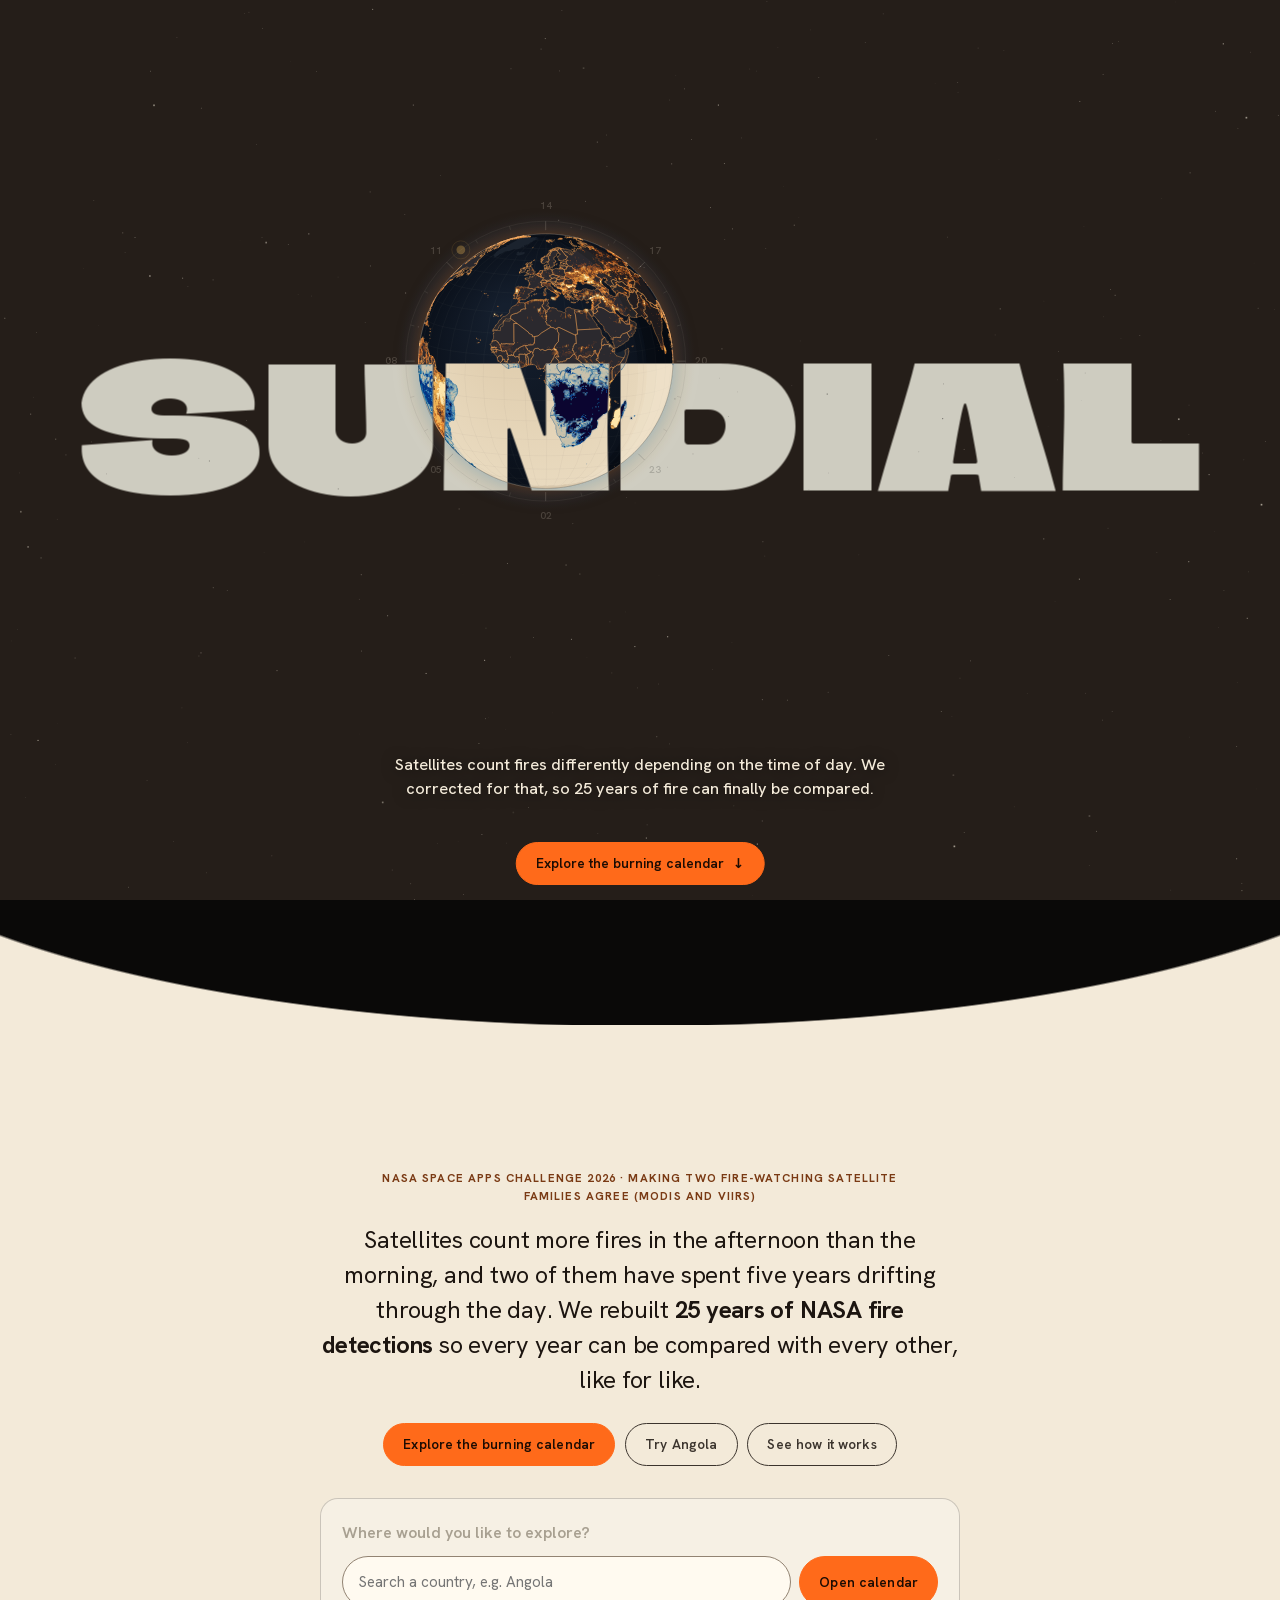
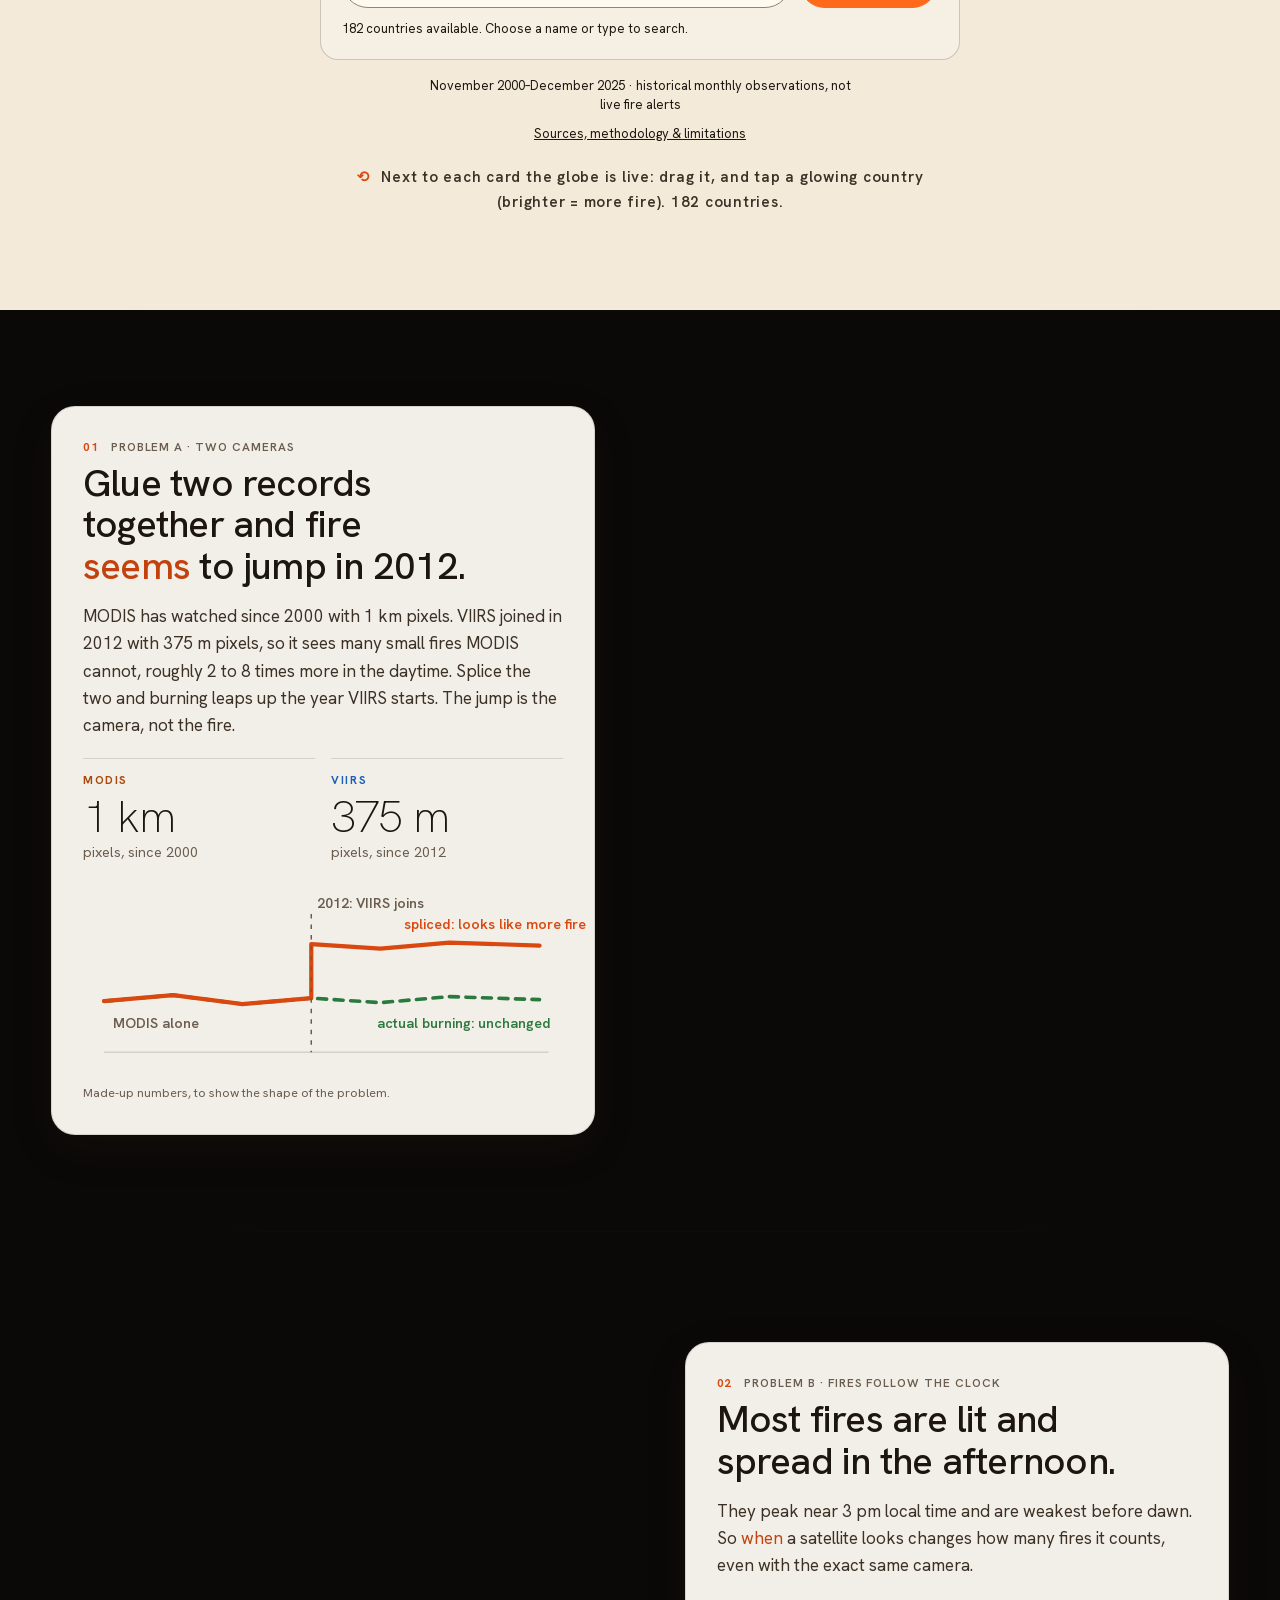
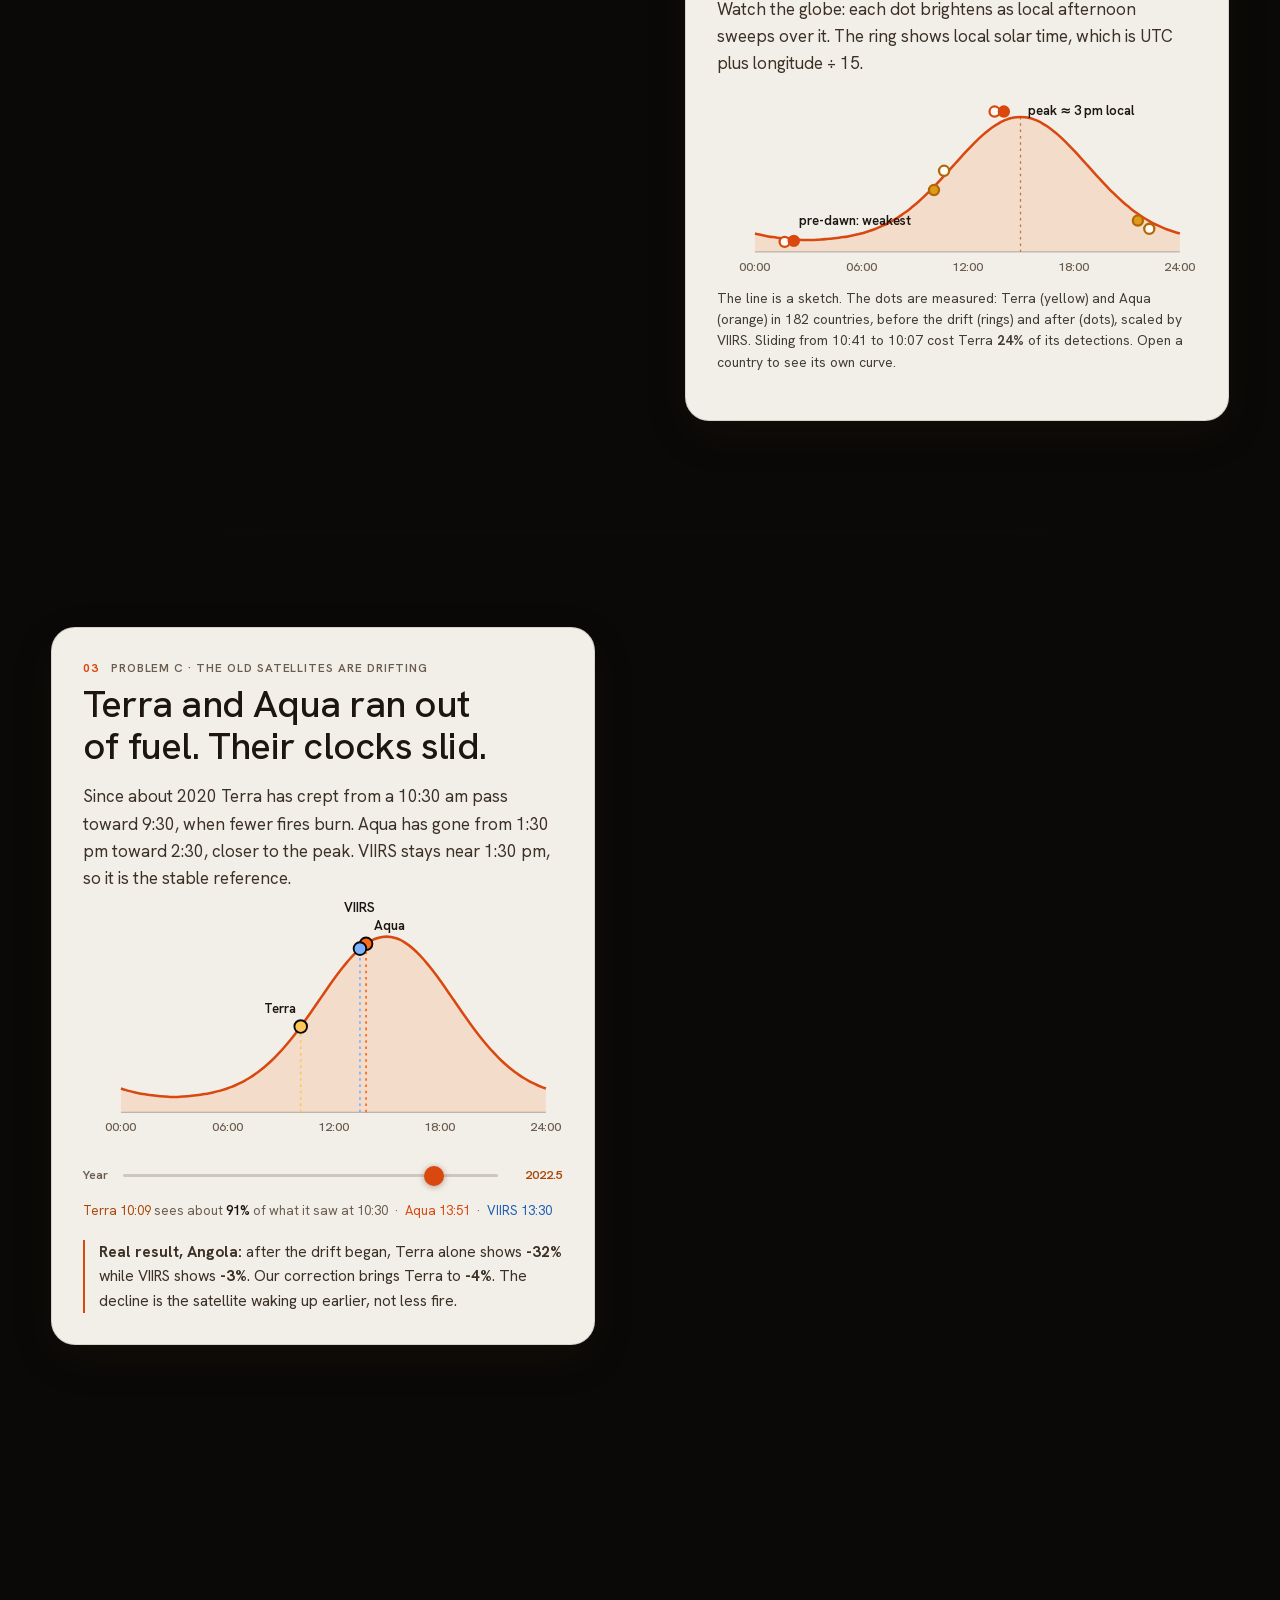
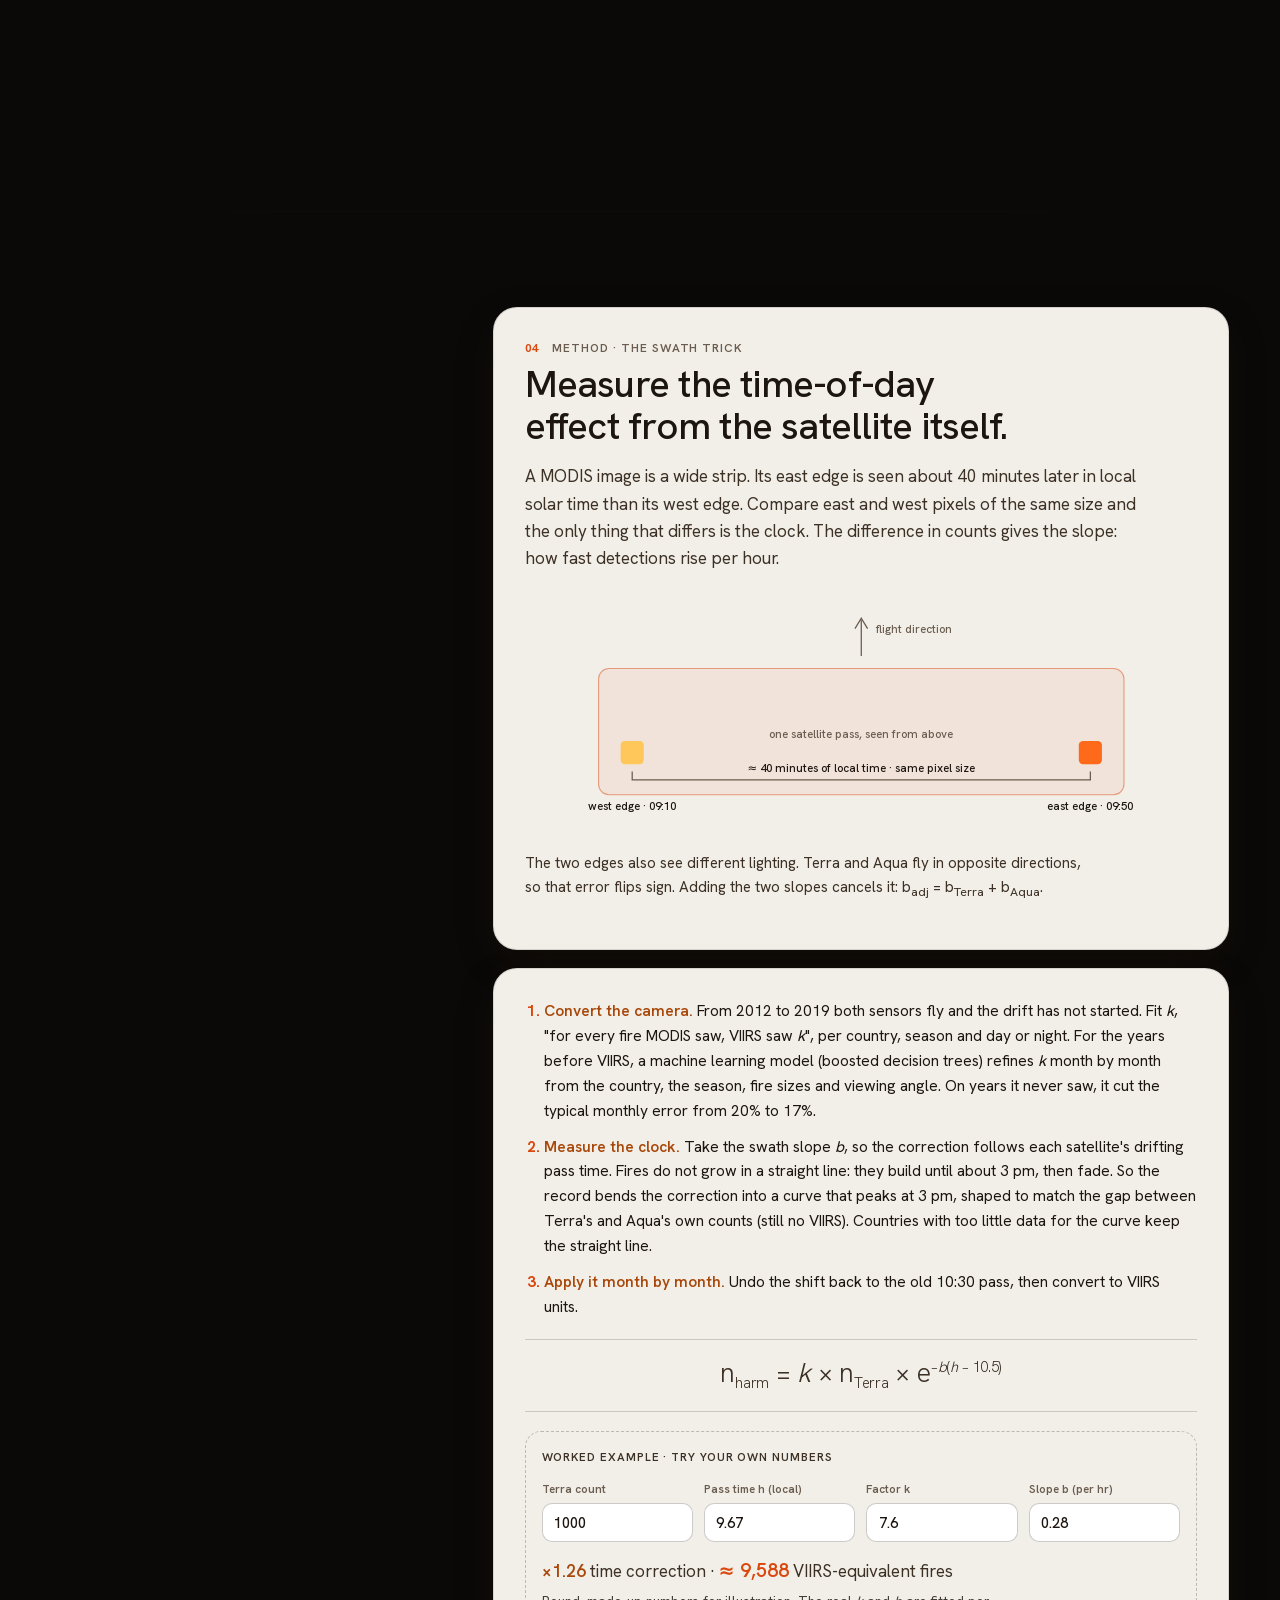
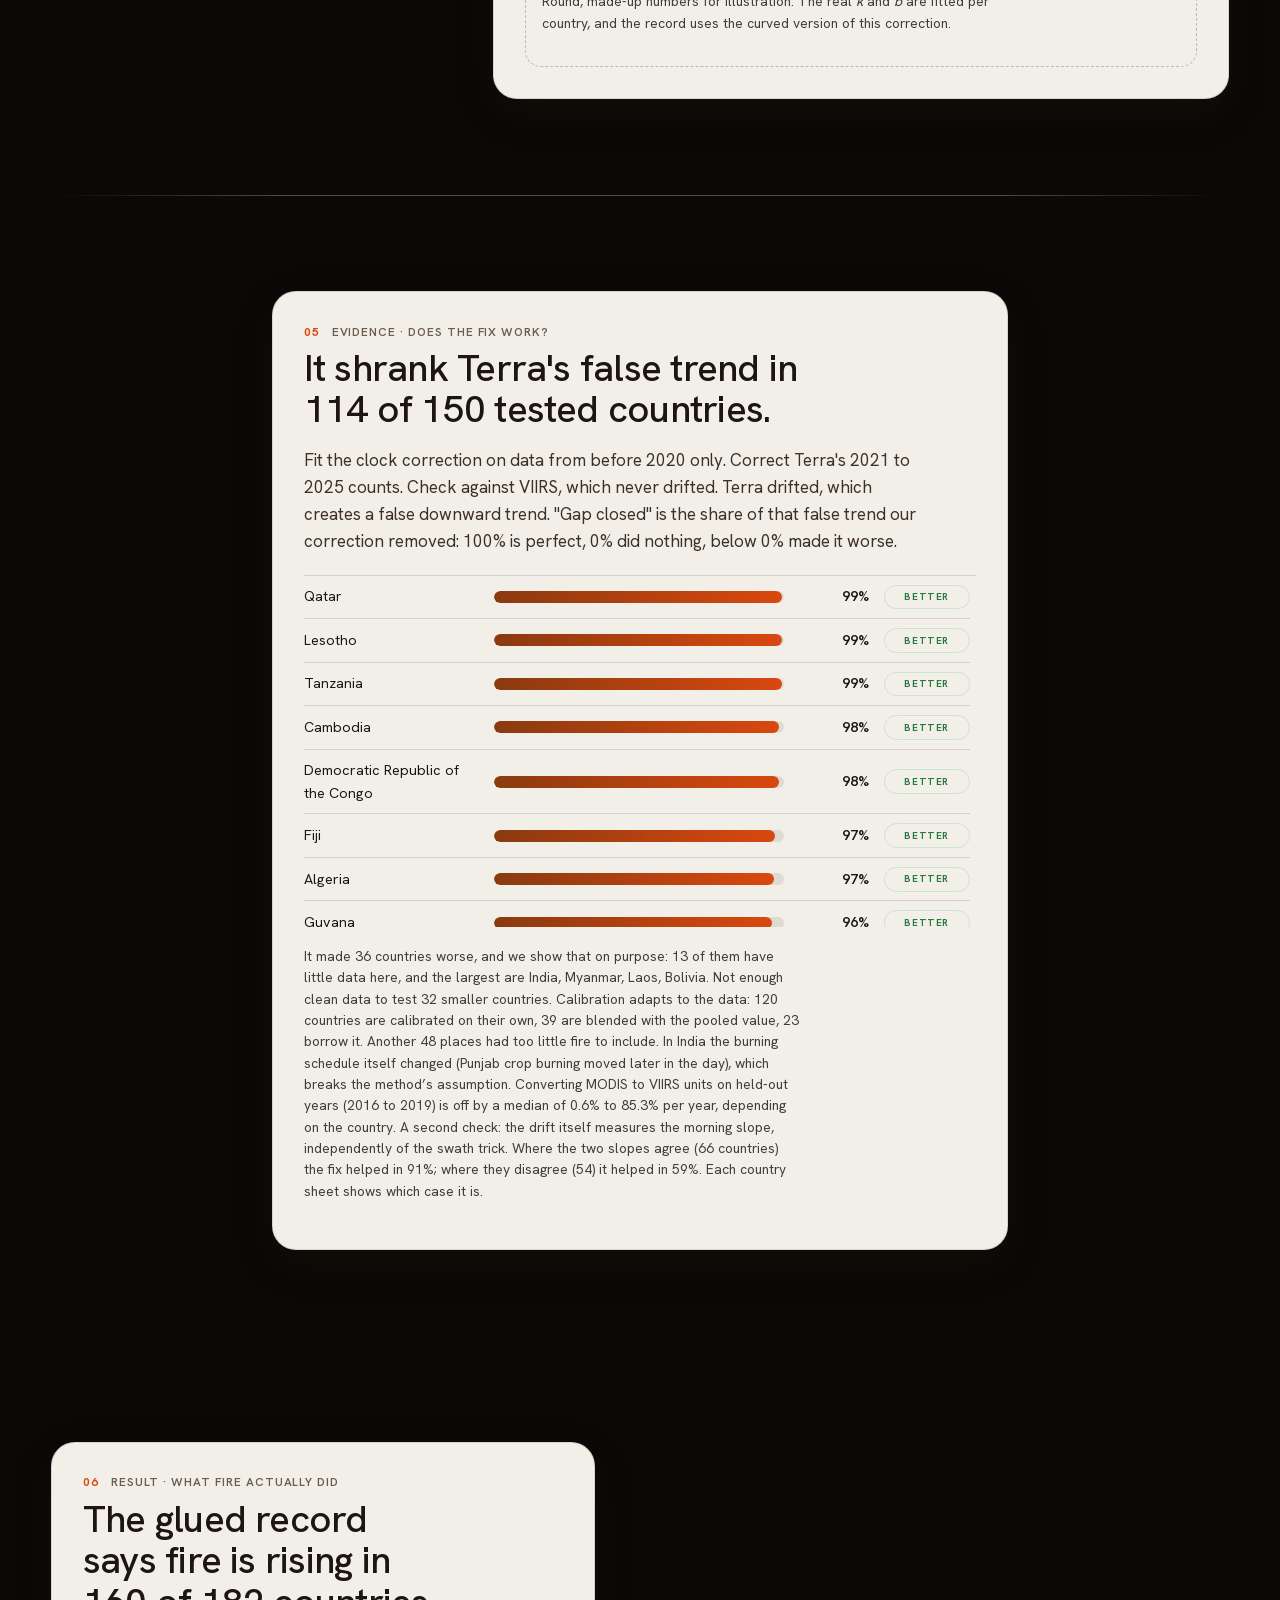
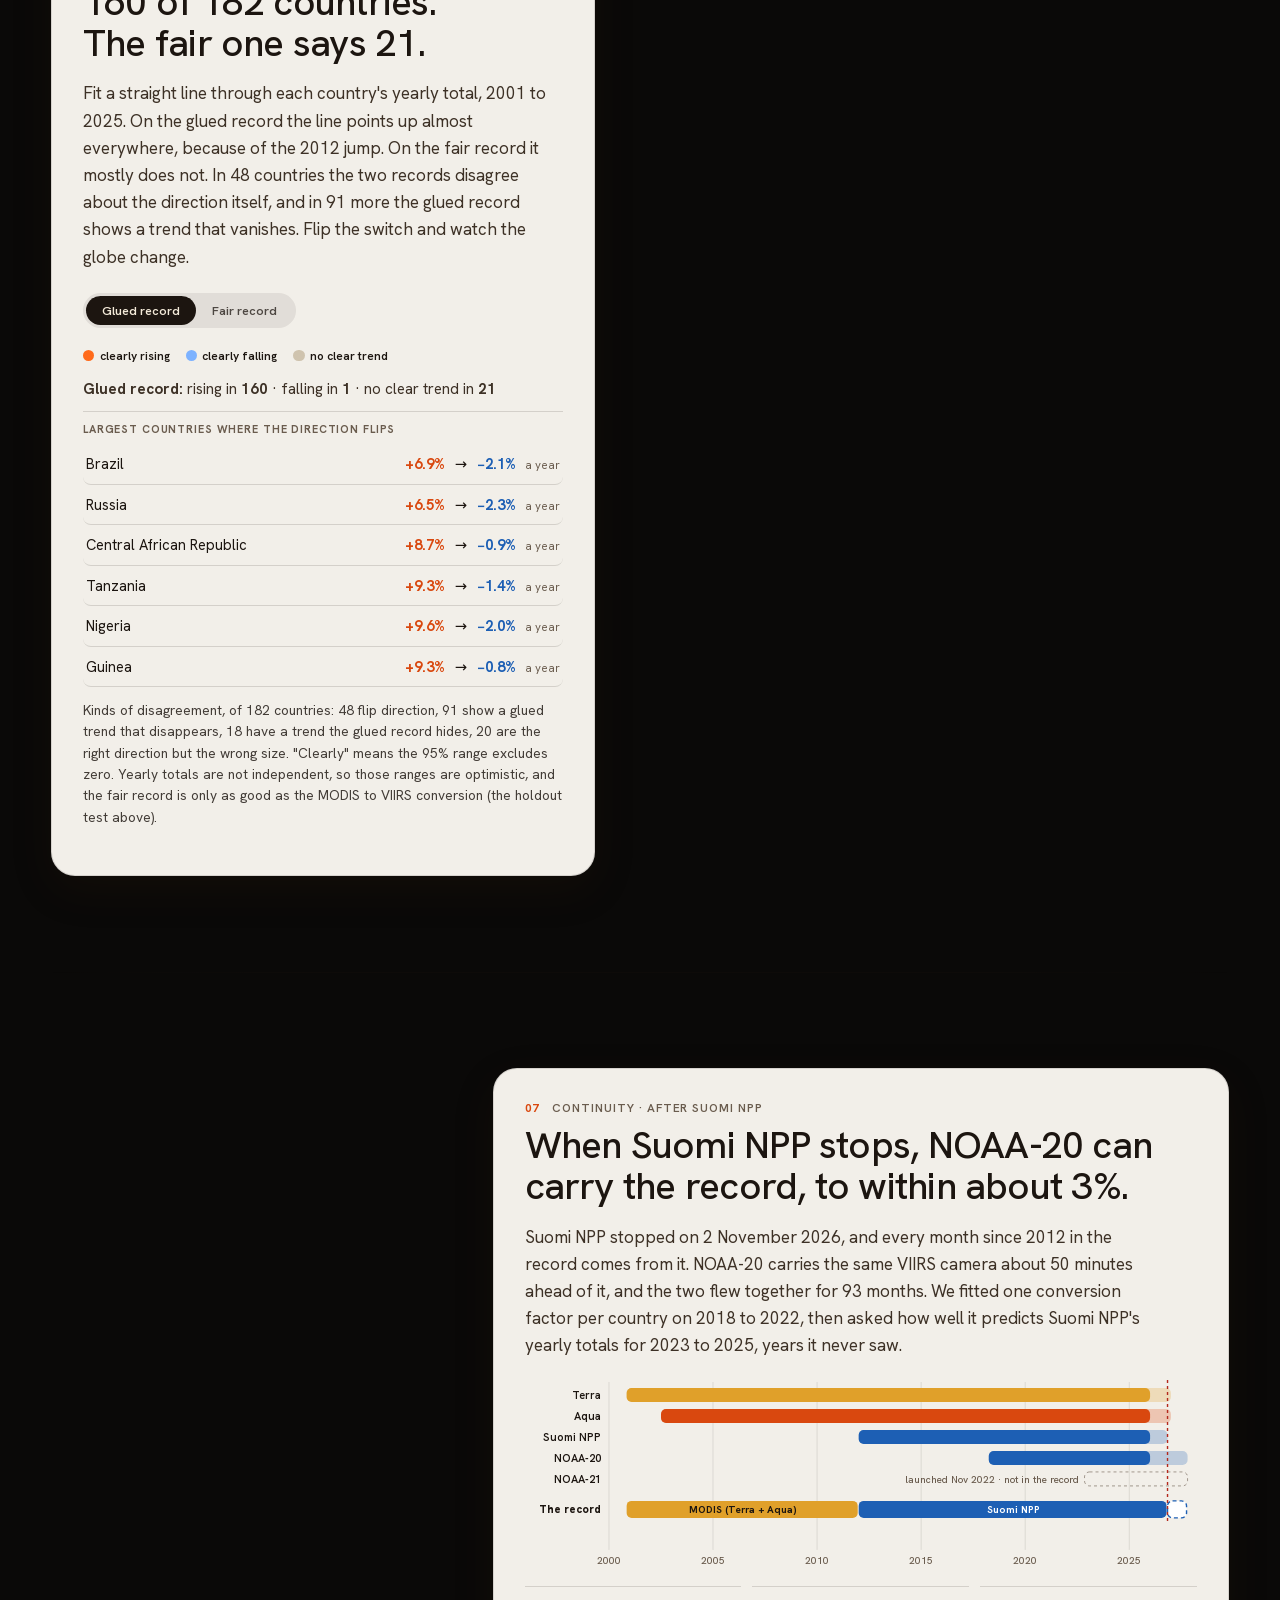
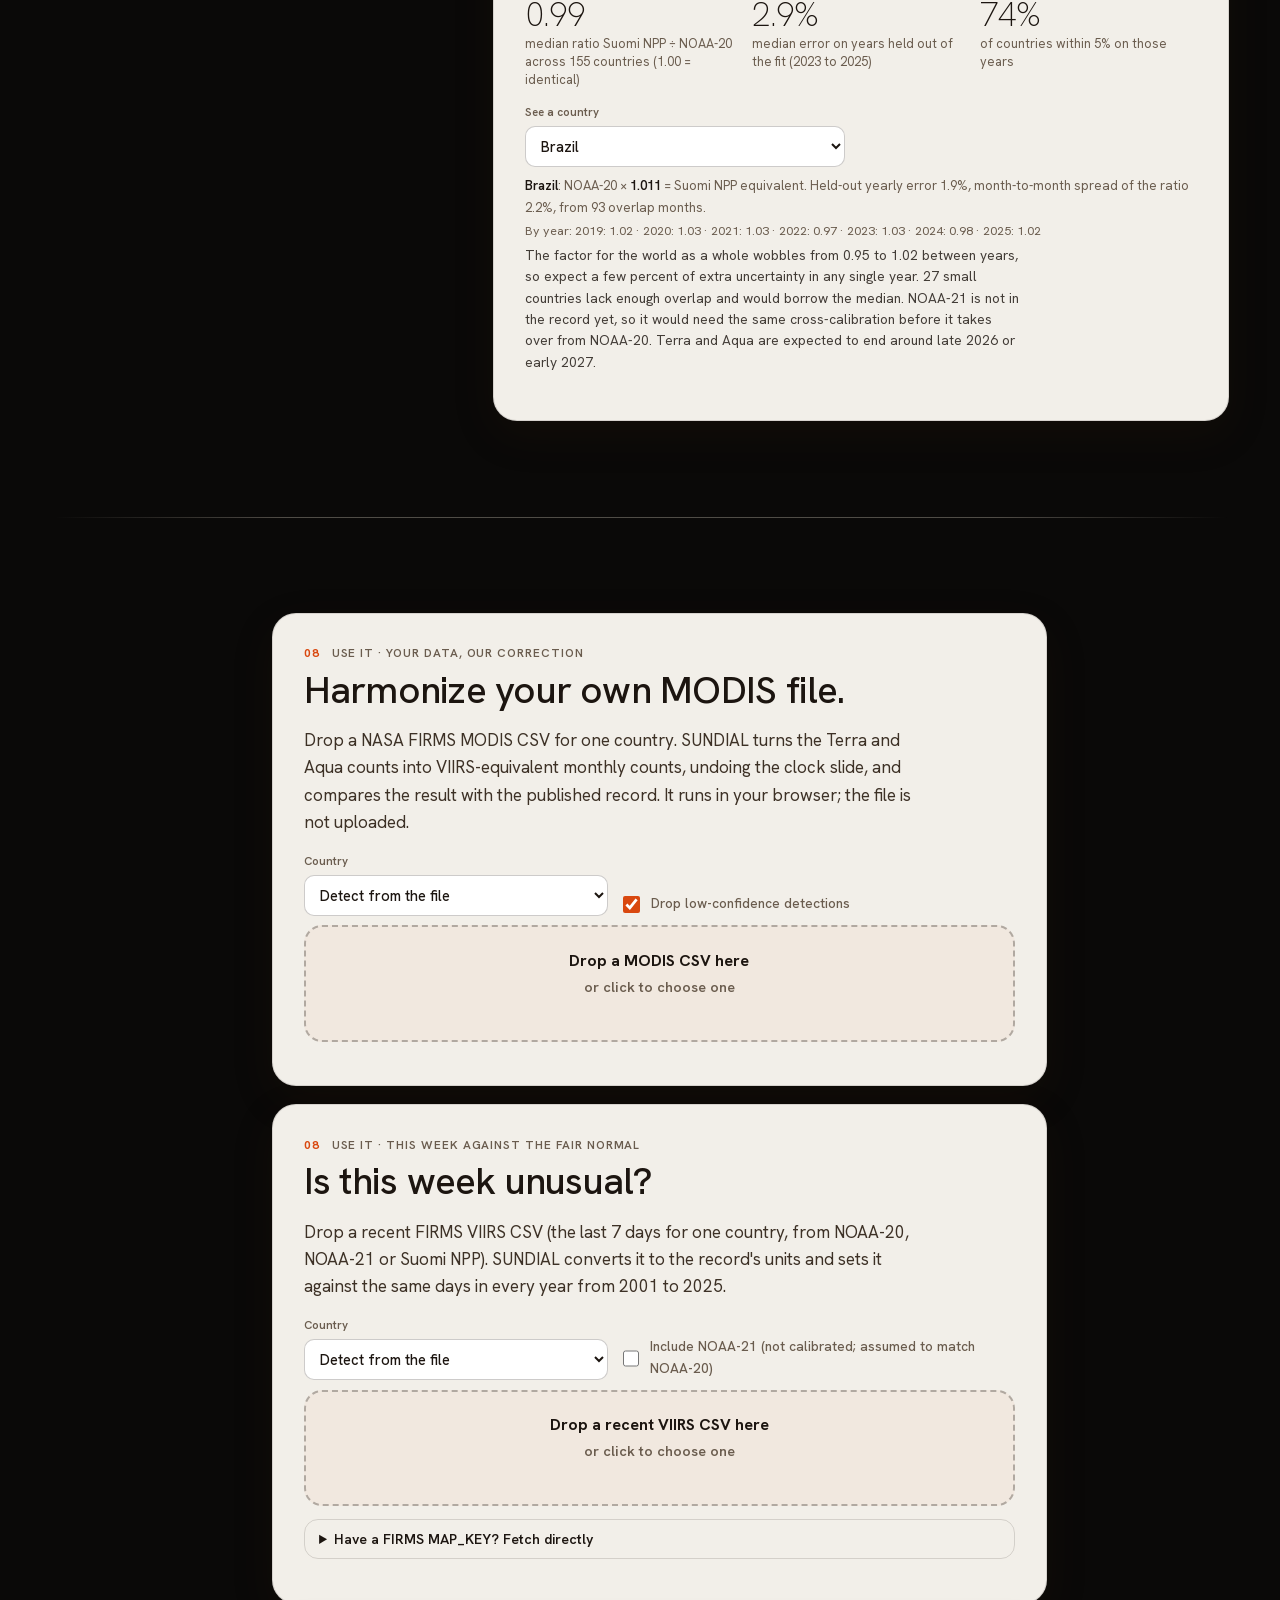
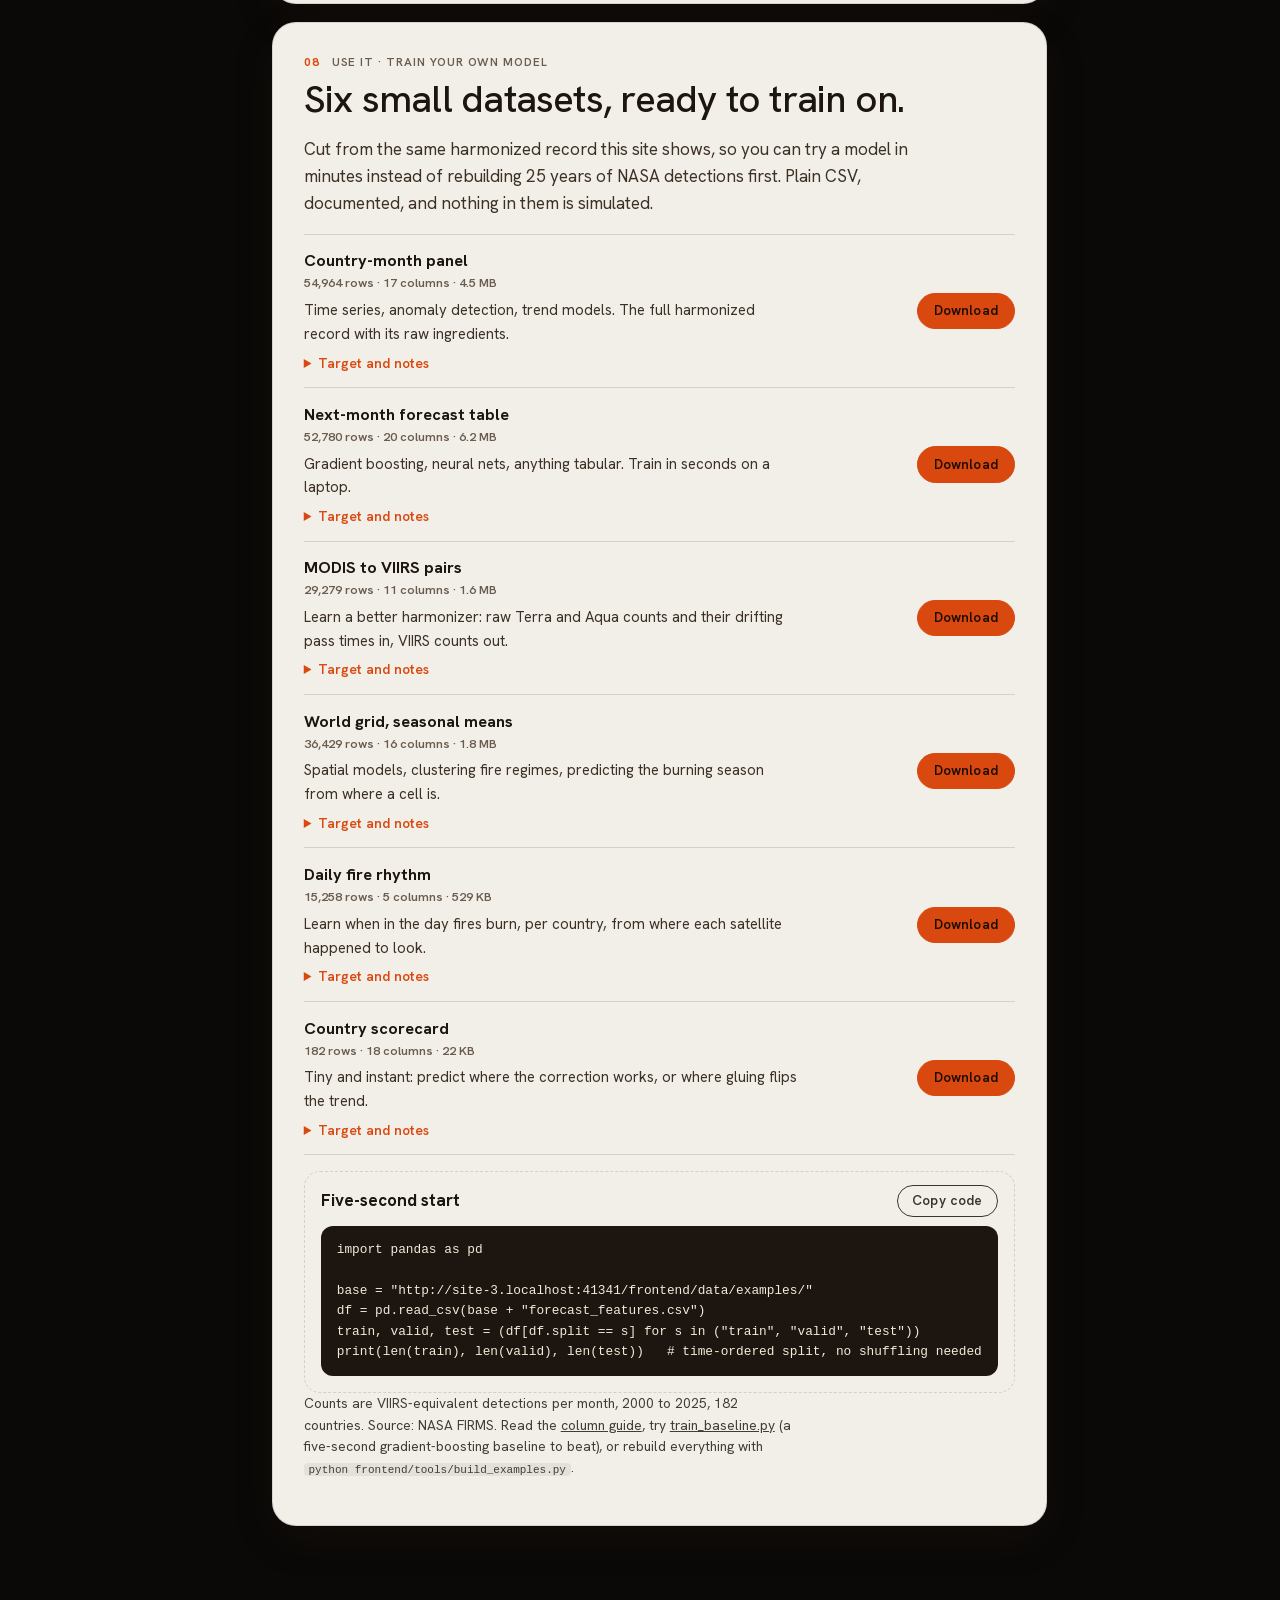
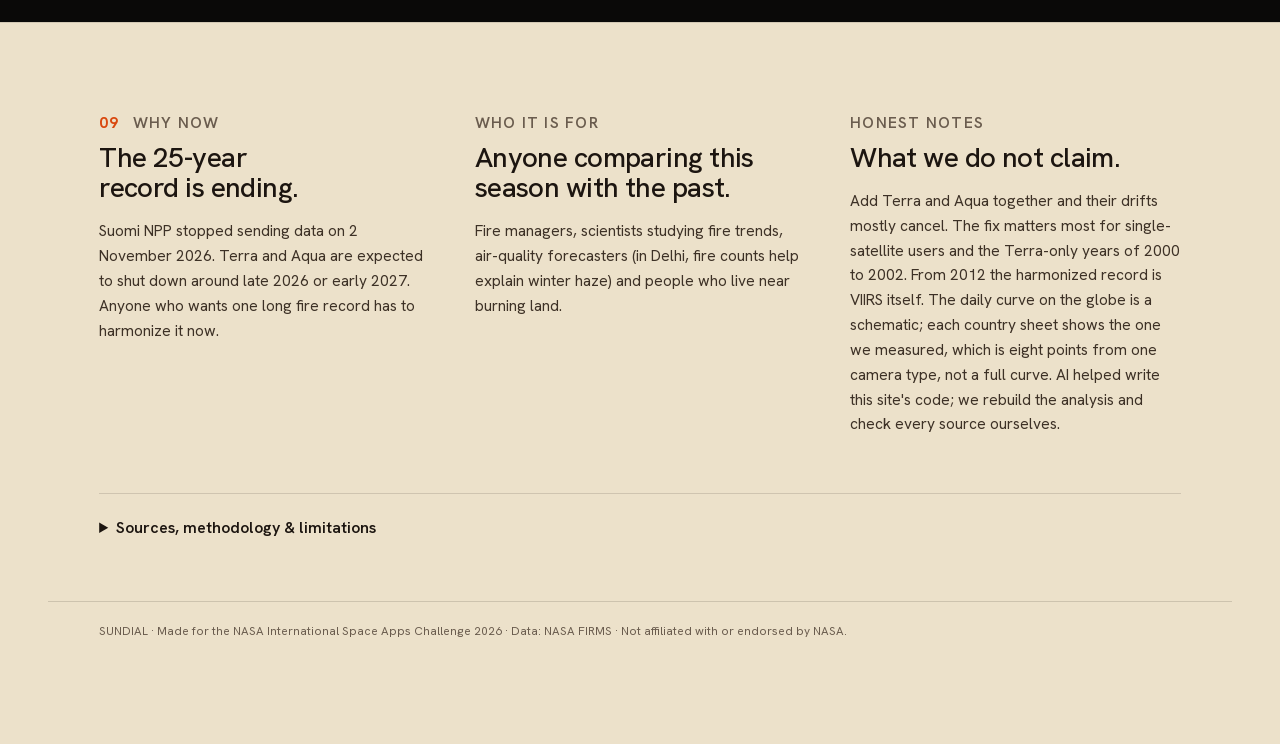
==== commit 9ae7969a: "Rebuild the website's record with the curved drift fix and the learned conversion Series, scoreboard" ====
--- a/frontend/index.html
+++ b/frontend/index.html
@@ -34,7 +34,6 @@
 
 <h1 id="title"><a href="#hero" aria-label="SUNDIAL, back to the top">SUNDIAL</a></h1>
 <div id="gtip" class="gtip" hidden></div>
-<div id="hint" class="hint" aria-hidden="true"><b>Click any country</b><small>to open its fire record</small></div>
 
 <main>
 
@@ -140,8 +139,8 @@
     </div>
     <div class="card steps">
       <ol>
-        <li><b>Convert the camera.</b> From 2012 to 2019 both sensors fly and the drift has not started. Fit <i>k</i>, "for every fire MODIS saw, VIIRS saw <i>k</i>", per country, season and day or night.</li>
-        <li><b>Measure the clock.</b> Take the swath slope <i>b</i>, so the correction follows each satellite's drifting pass time.</li>
+        <li><b>Convert the camera.</b> From 2012 to 2019 both sensors fly and the drift has not started. Fit <i>k</i>, "for every fire MODIS saw, VIIRS saw <i>k</i>", per country, season and day or night. For the years before VIIRS, a machine learning model (boosted decision trees) refines <i>k</i> month by month from the country, the season, fire sizes and viewing angle. On years it never saw, it cut the typical monthly error from 20% to 17%.</li>
+        <li><b>Measure the clock.</b> Take the swath slope <i>b</i>, so the correction follows each satellite's drifting pass time. Fires do not grow in a straight line: they build until about 3 pm, then fade. So the record bends the correction into a curve that peaks at 3 pm, shaped to match the gap between Terra's and Aqua's own counts (still no VIIRS). Countries with too little data for the curve keep the straight line.</li>
         <li><b>Apply it month by month.</b> Undo the shift back to the old 10:30 pass, then convert to VIIRS units.</li>
       </ol>
       <p class="formula" aria-label="n harmonized equals k times n Terra times e to the minus b times h minus 10.5">
@@ -156,7 +155,7 @@
           <label>Slope b (per hr)<input id="c-b" type="number" value="0.28" min="0" max="1" step="0.01"></label>
         </div>
         <p class="calc-out" aria-live="polite"><span id="c-mult">×1.26</span> time correction · <span id="c-res">≈ 9,600</span> VIIRS-equivalent fires</p>
-        <p class="tiny">Round, made-up numbers for illustration. The real <i>k</i> and <i>b</i> are fitted per country.</p>
+        <p class="tiny">Round, made-up numbers for illustration. The real <i>k</i> and <i>b</i> are fitted per country, and the record uses the curved version of this correction.</p>
       </form>
     </div>
   </div>
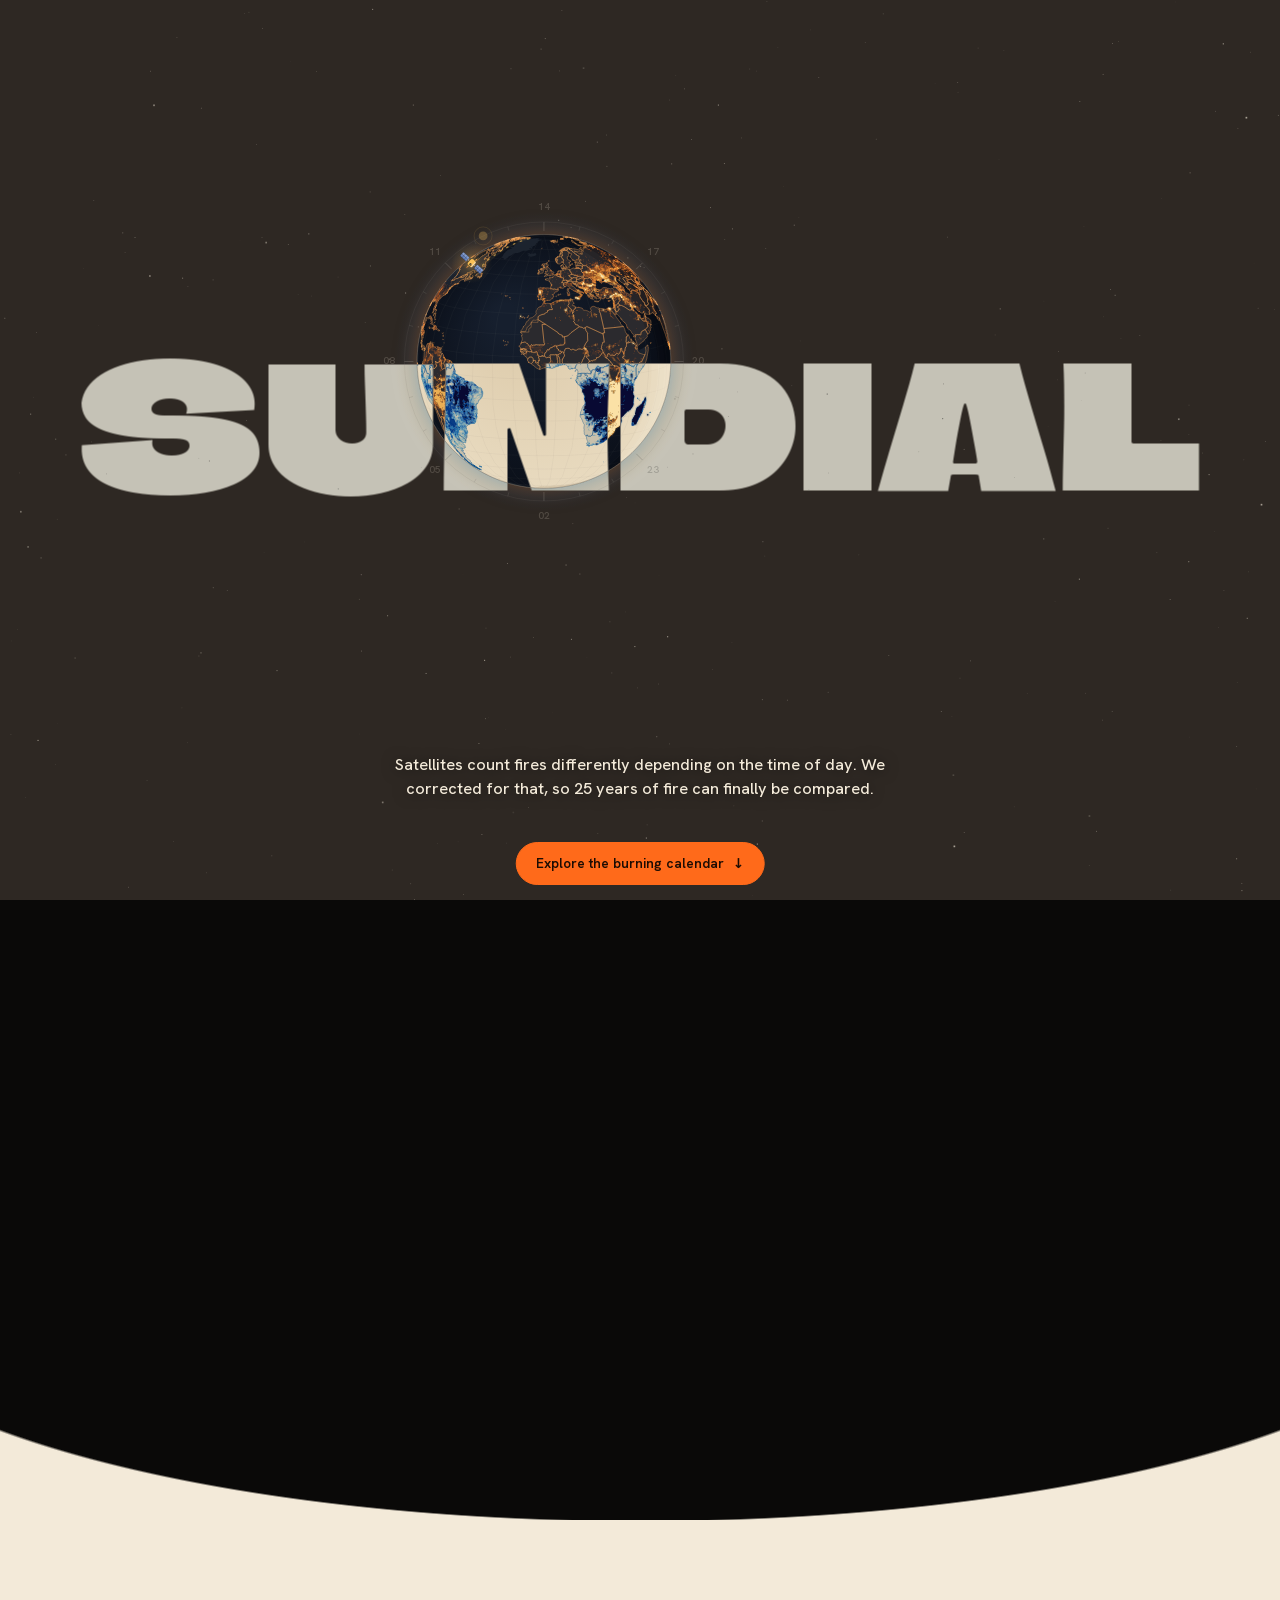
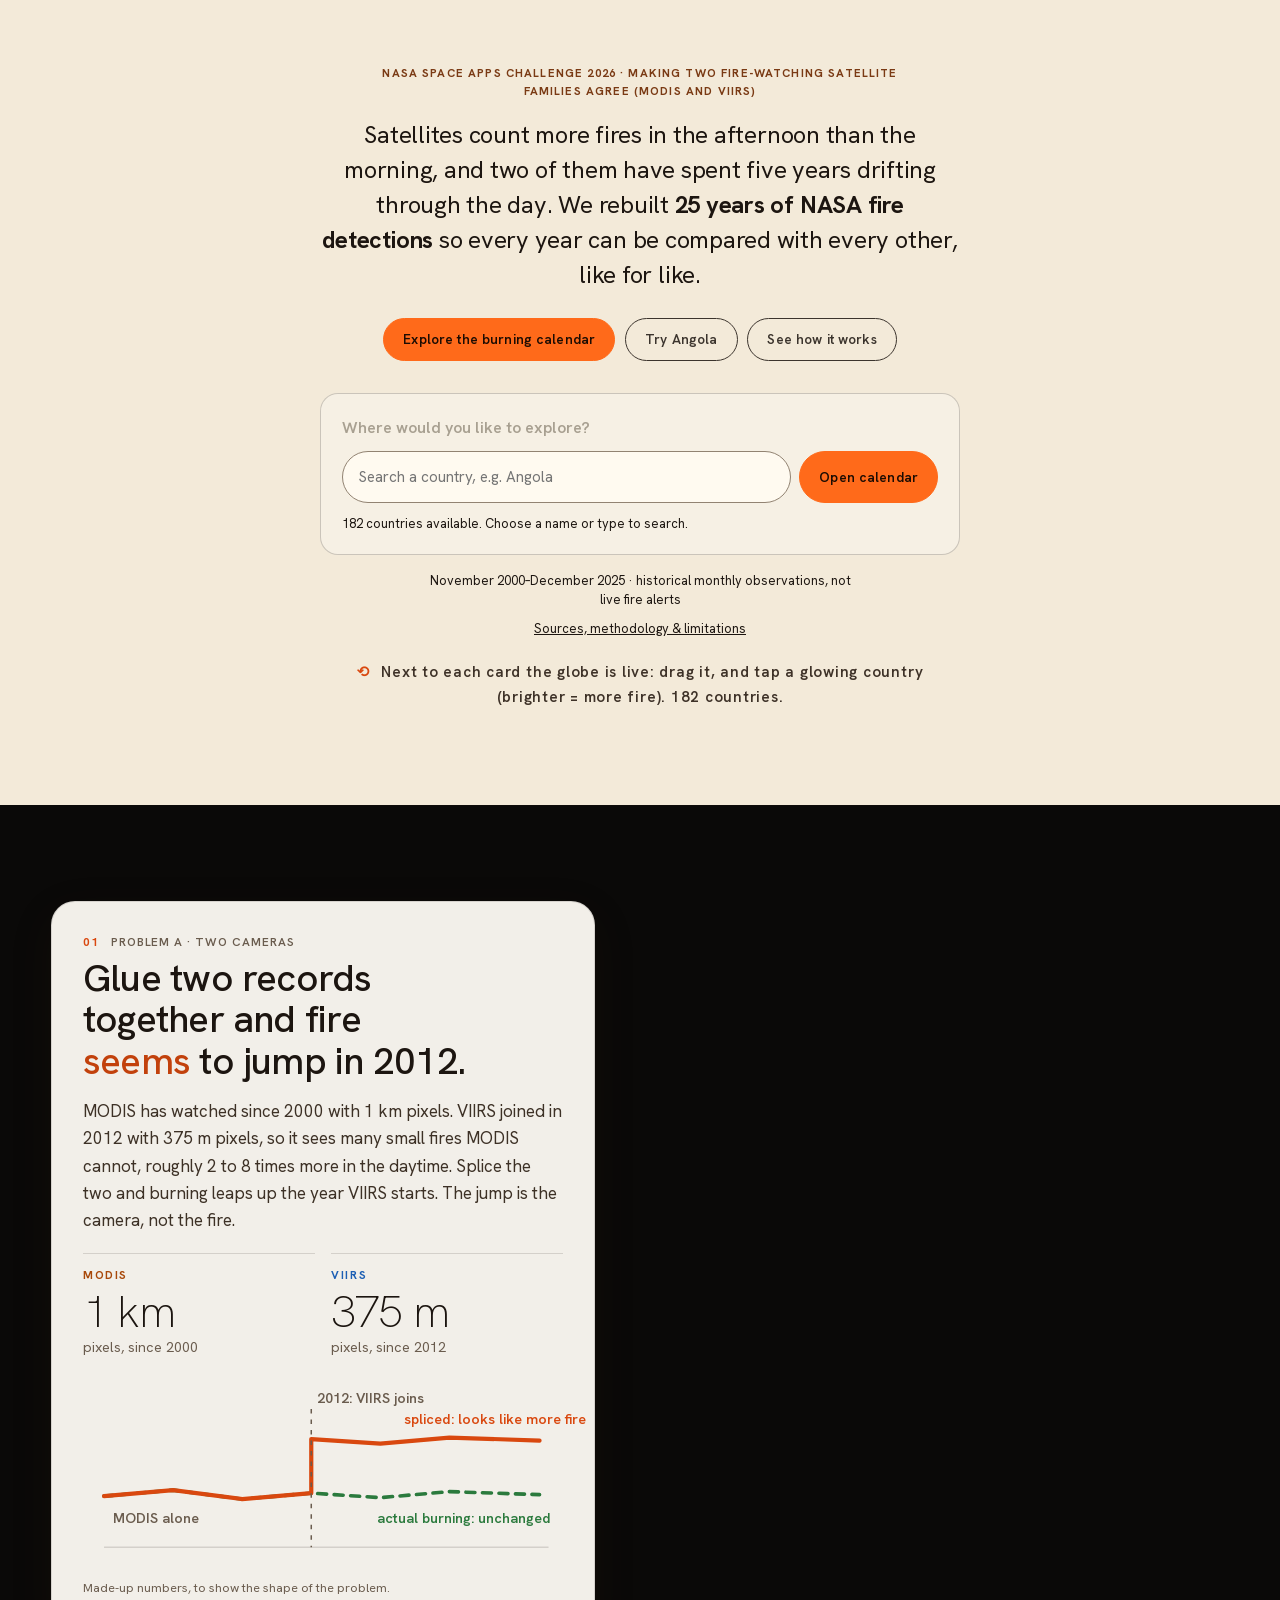
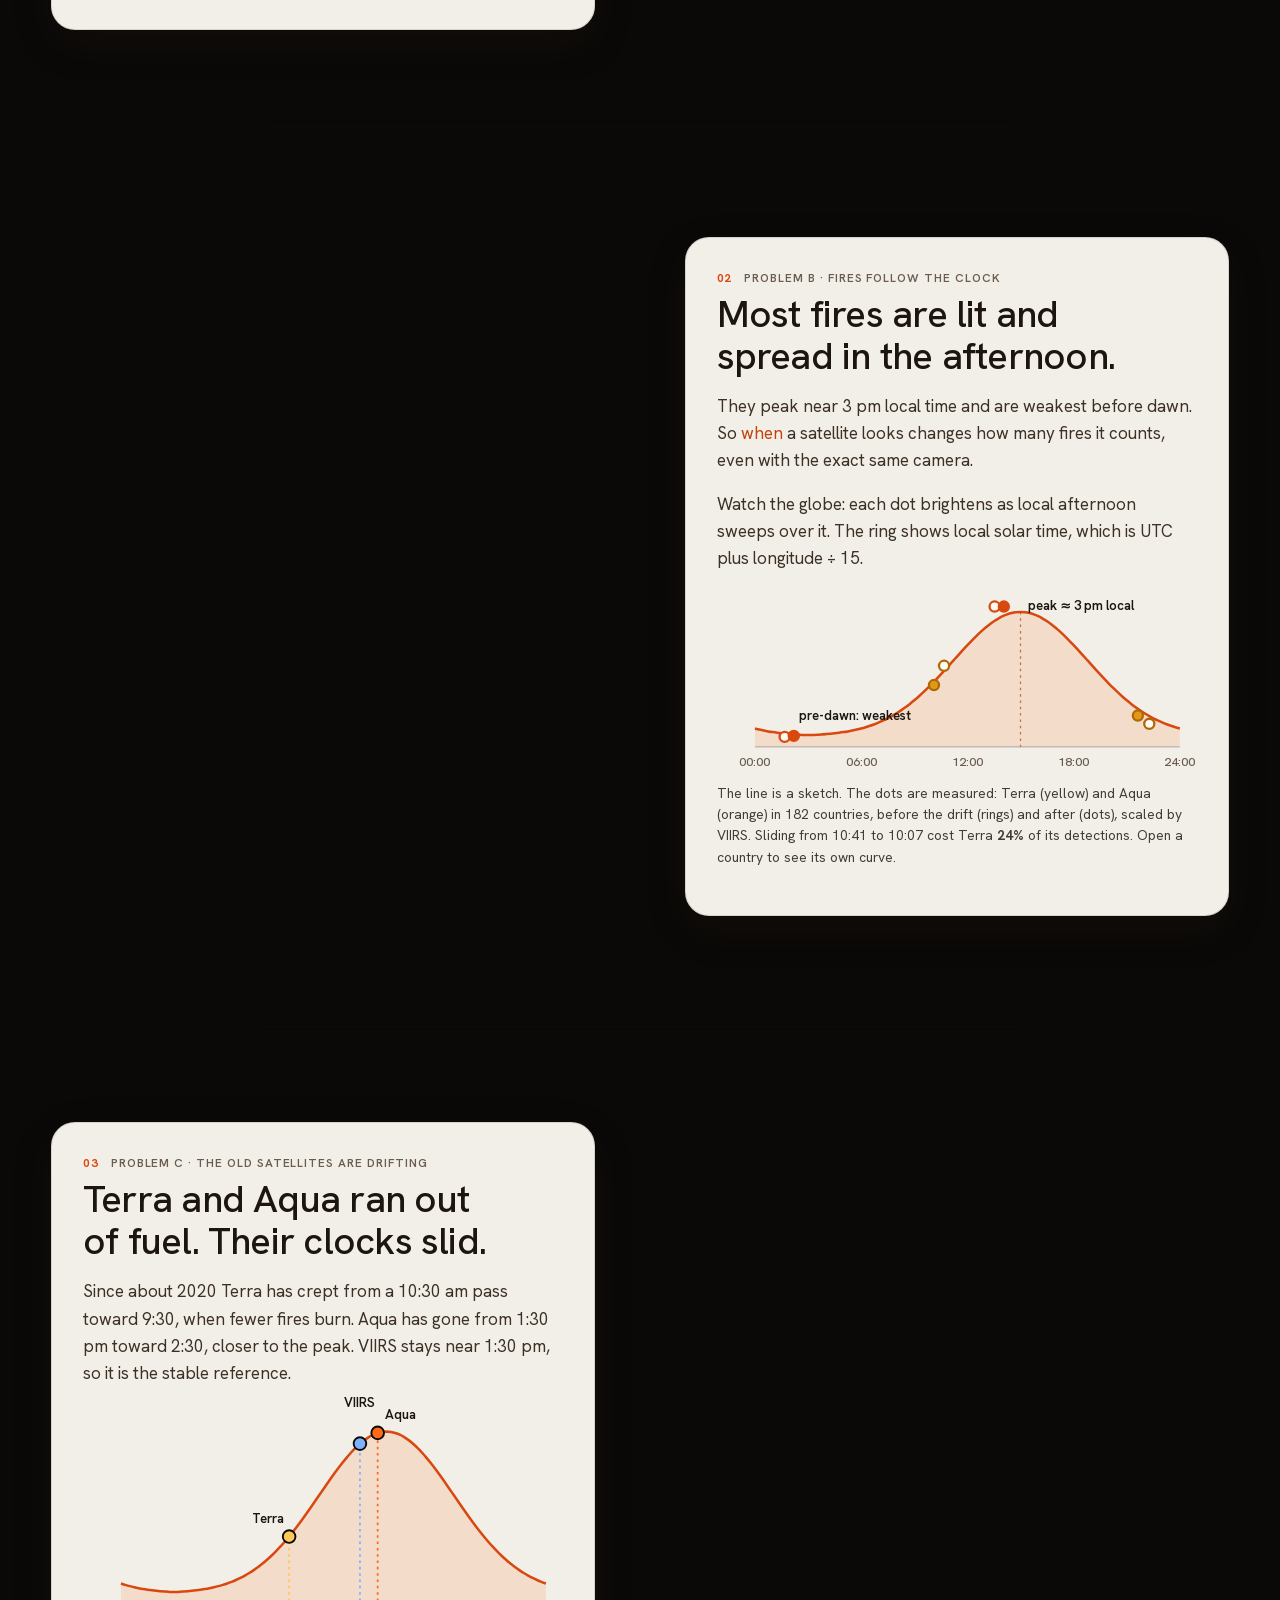
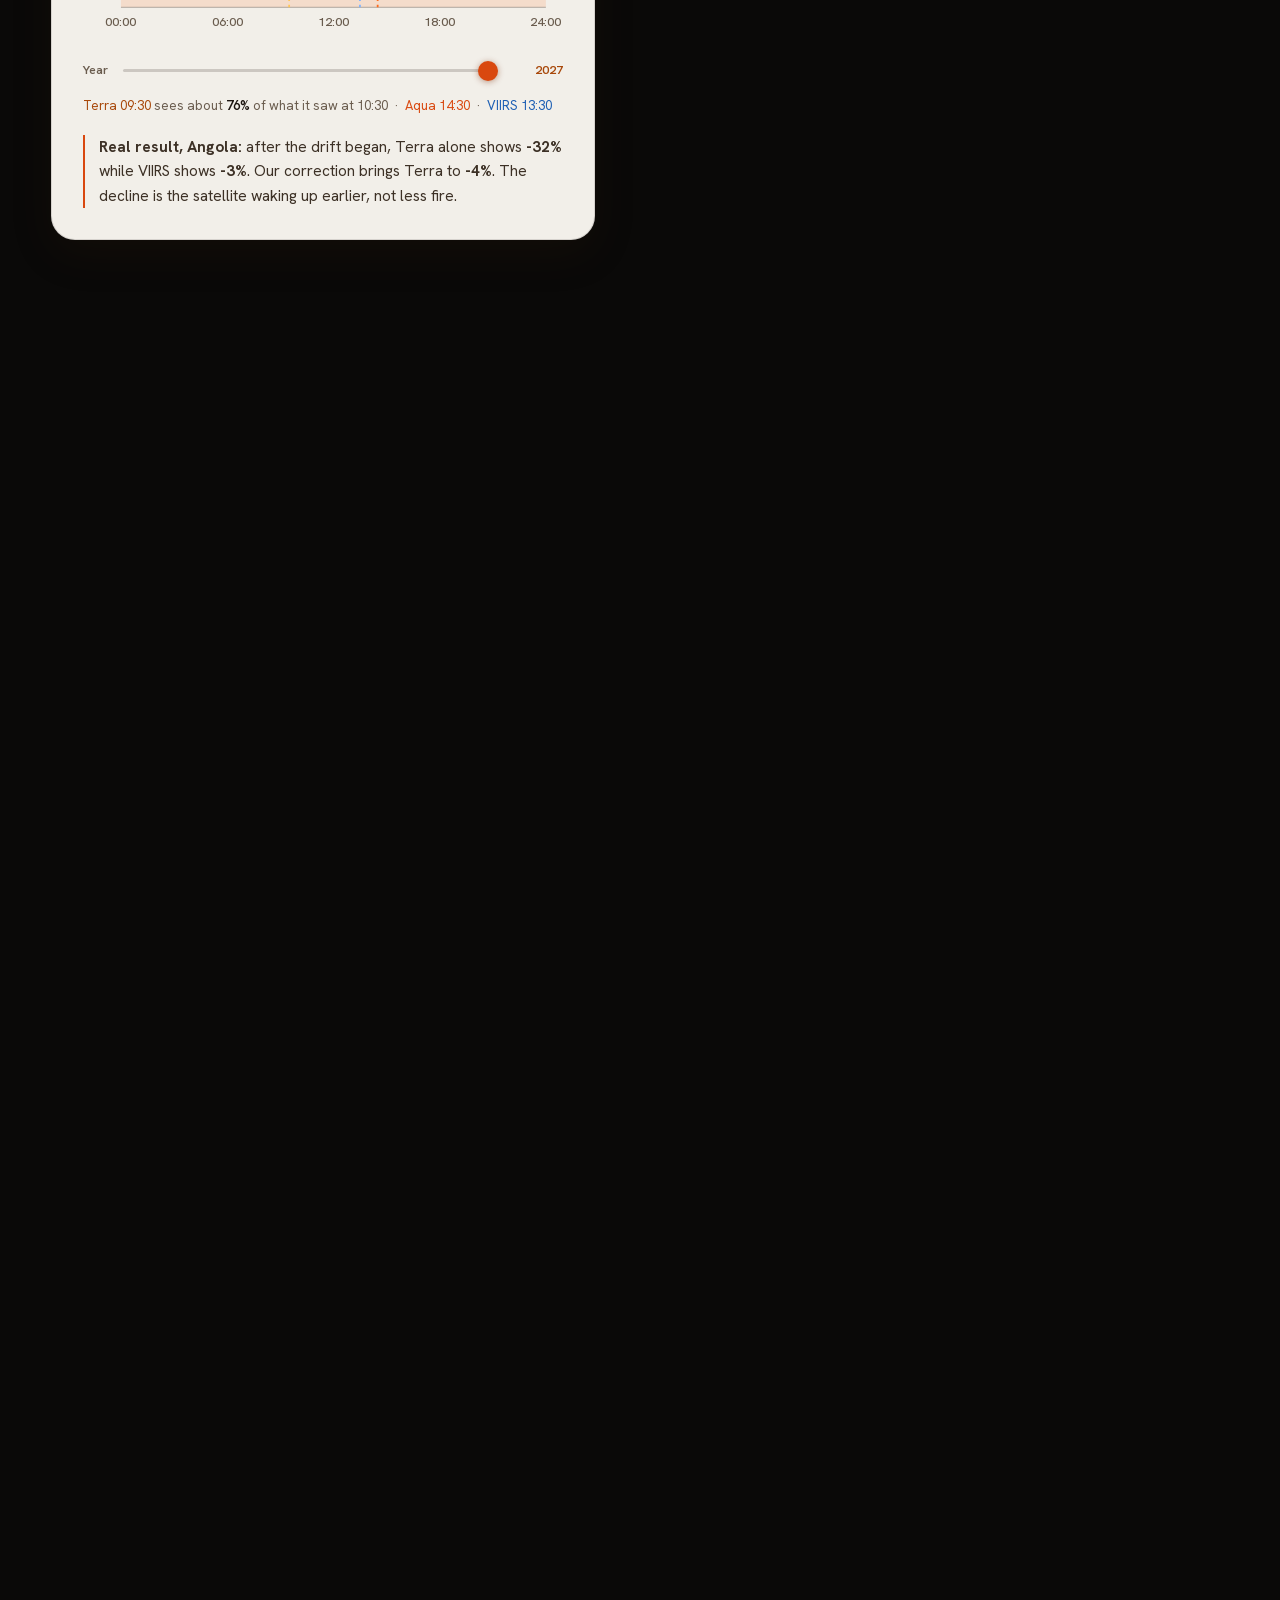
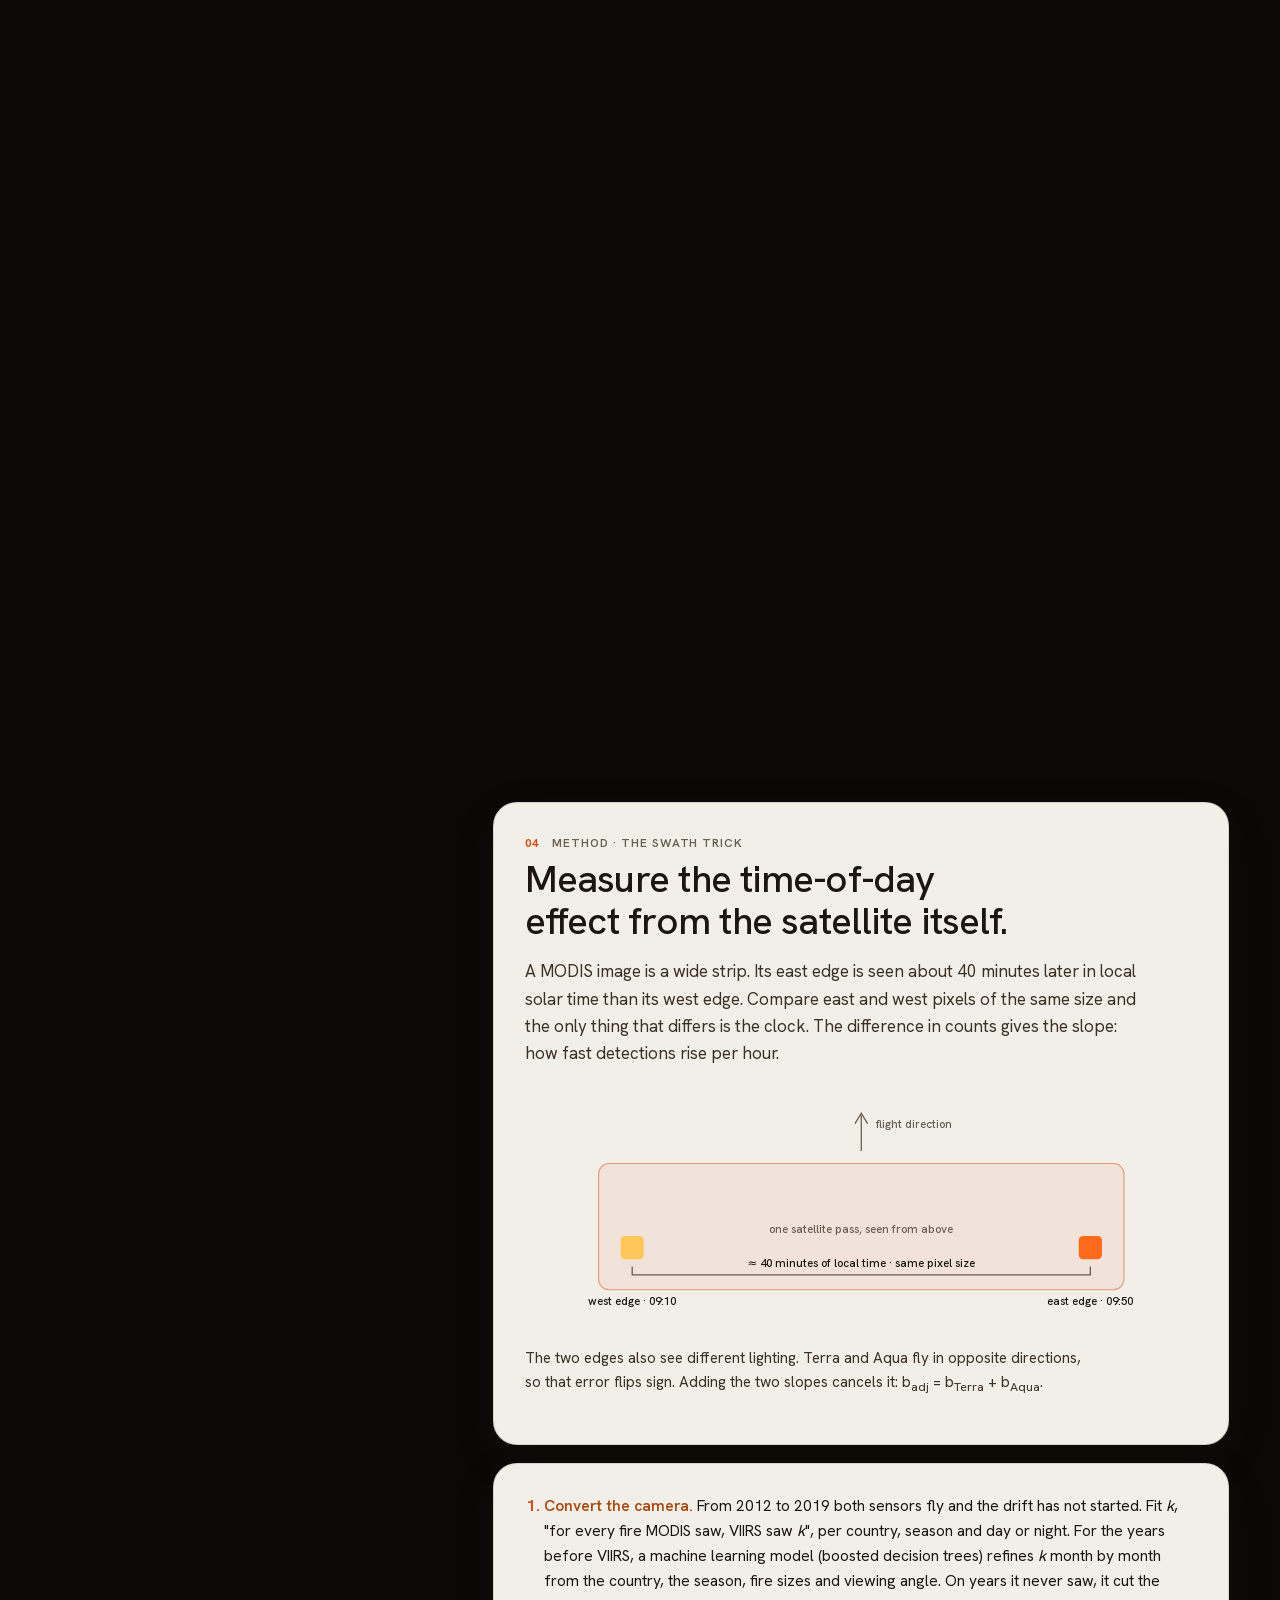
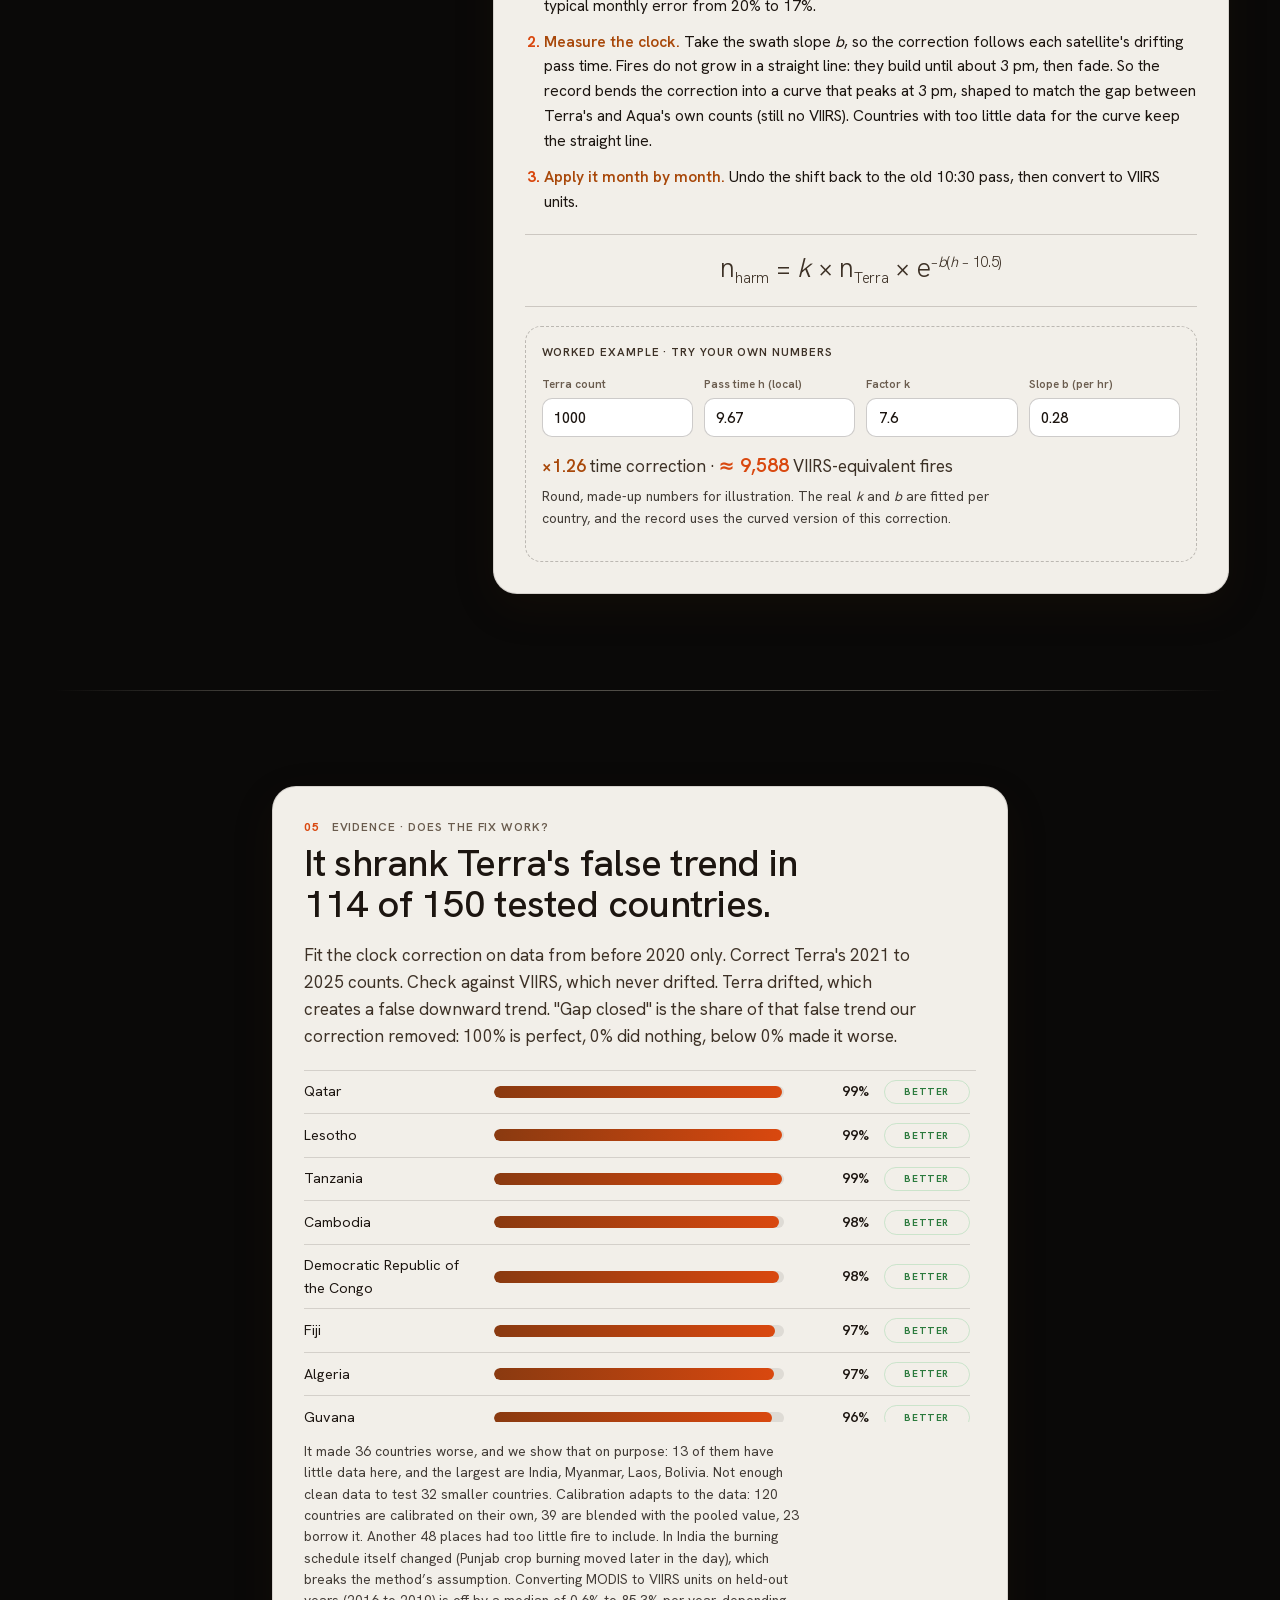
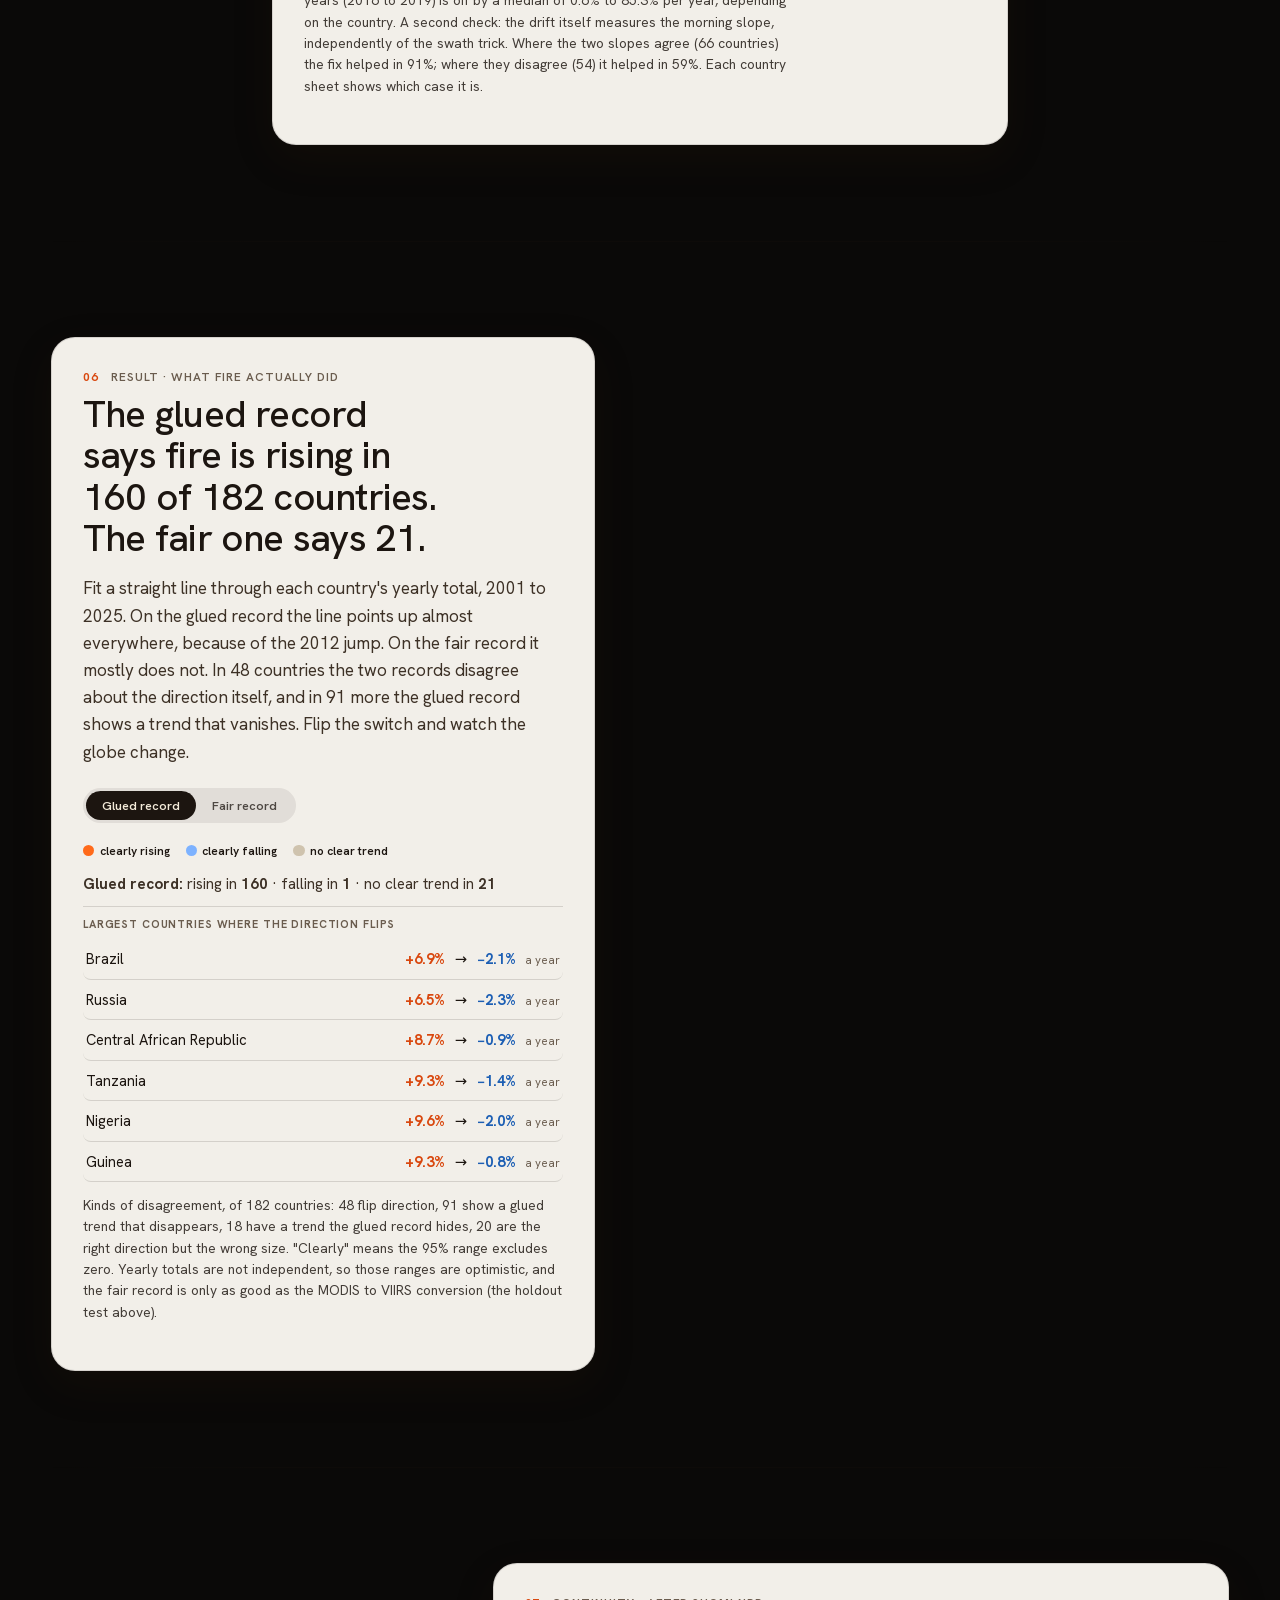
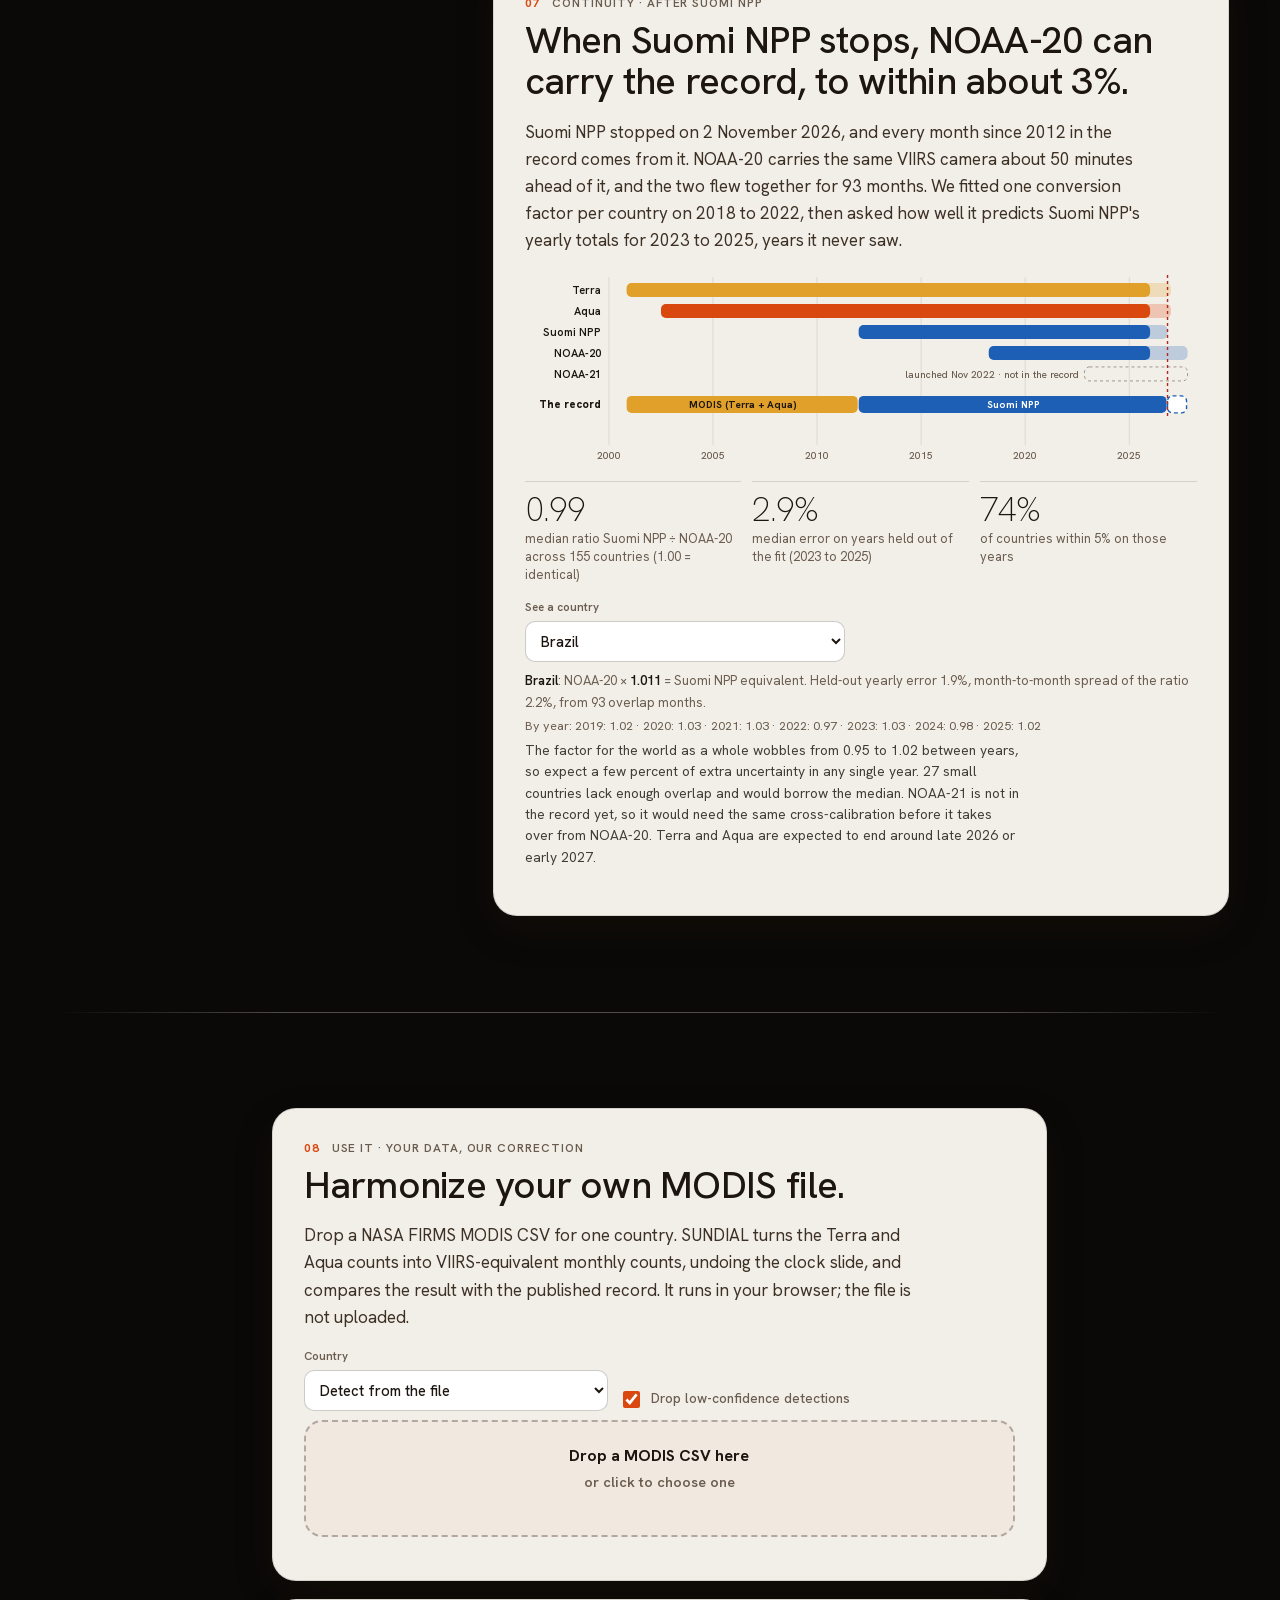
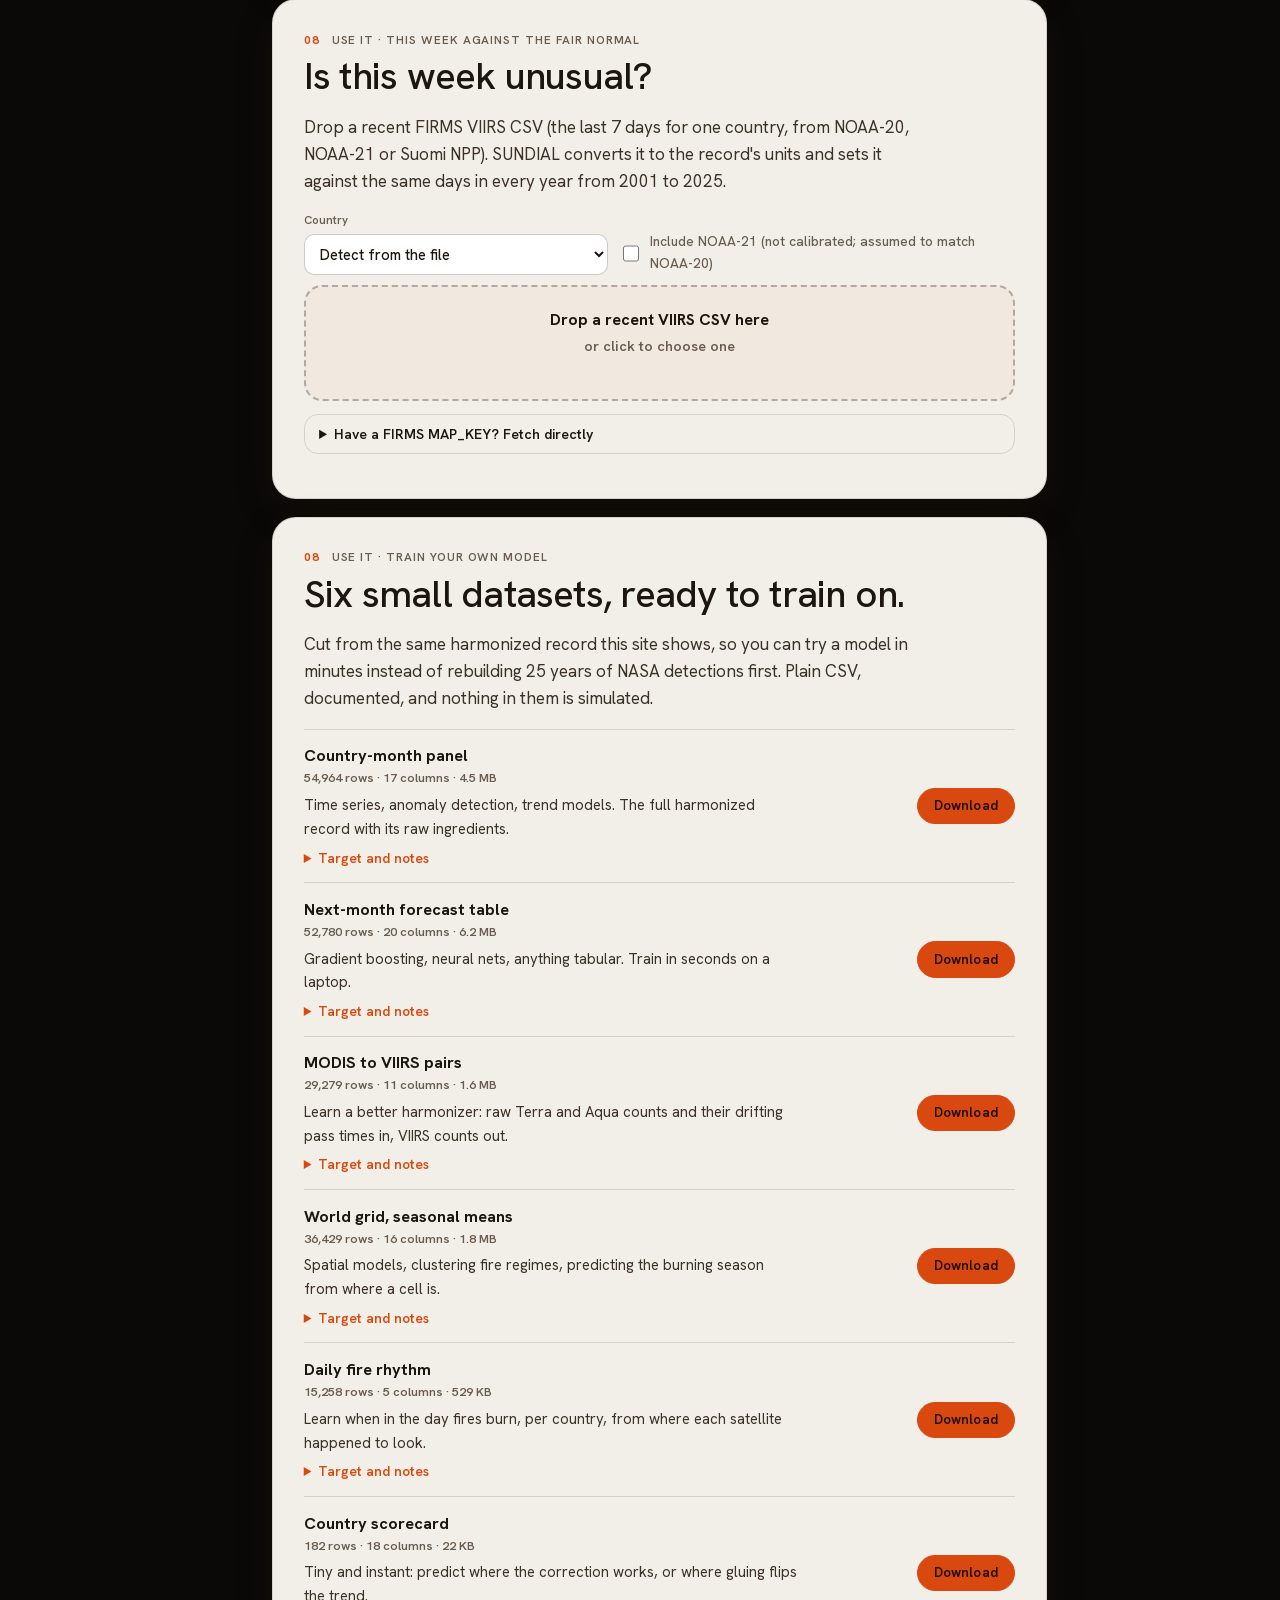
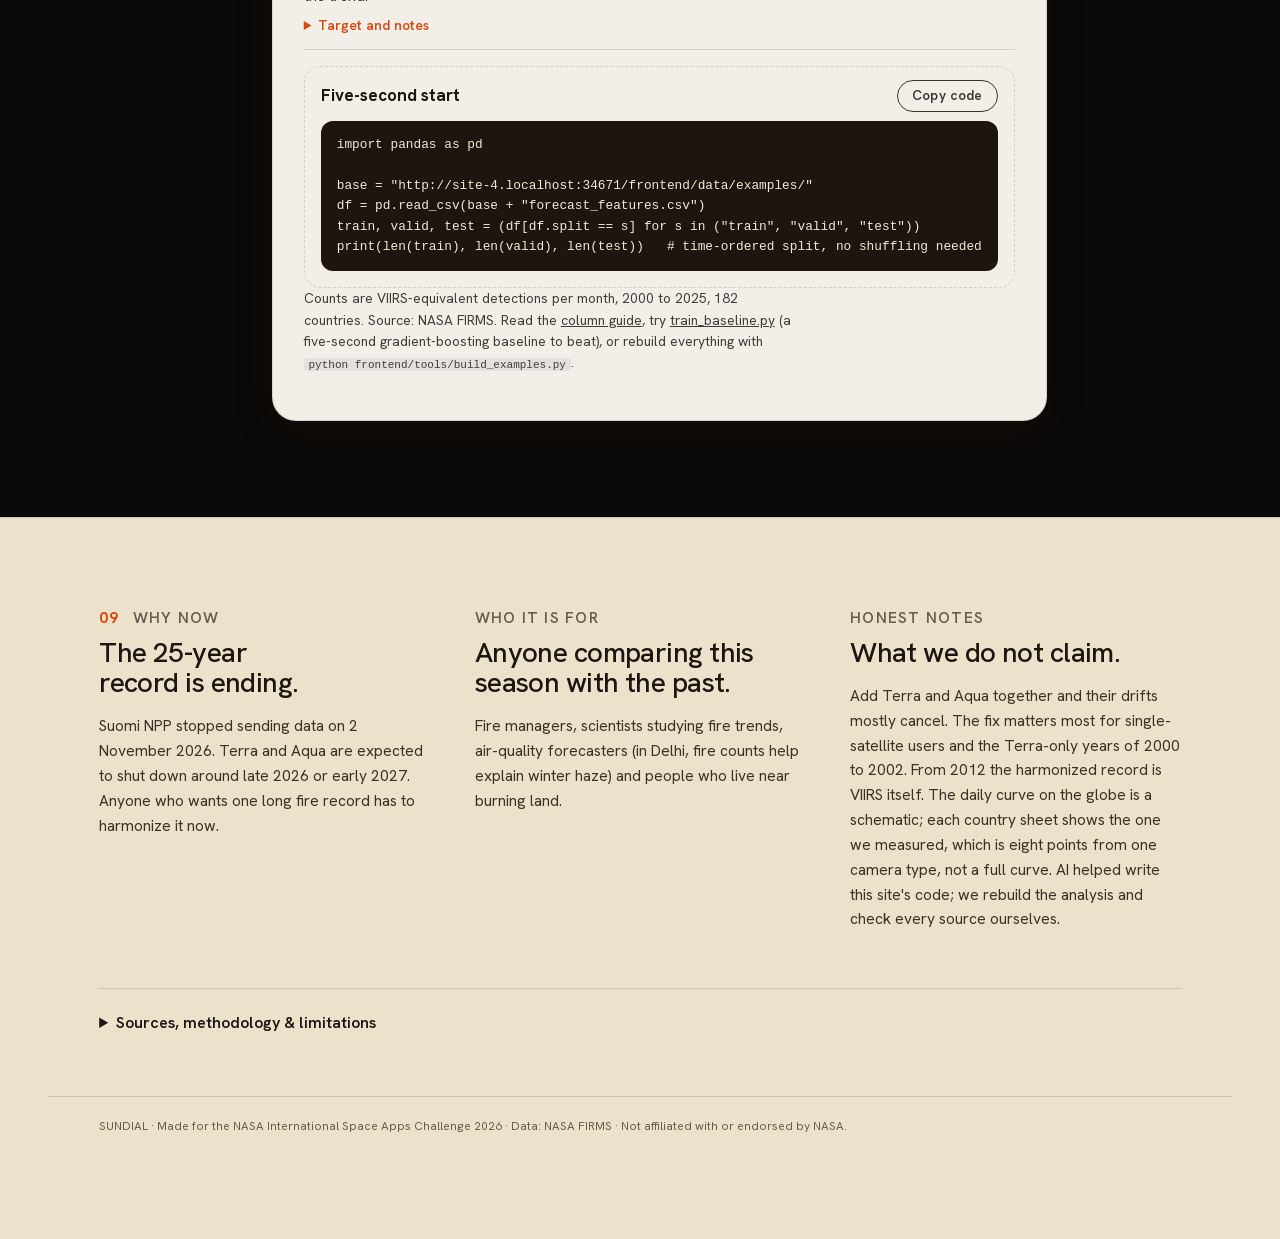
==== commit cb5c16fa: "Smooth the title screen: CSS sticky pin instead of scroll-driven JS, title docks top right again - T" ====
--- a/frontend/index.html
+++ b/frontend/index.html
@@ -34,13 +34,16 @@
 
 <h1 id="title"><a href="#hero" aria-label="SUNDIAL, back to the top">SUNDIAL</a></h1>
 <div id="gtip" class="gtip" hidden></div>
+<div id="hint" class="hint" aria-hidden="true"><b>Click any country</b><small>to open its fire record</small></div>
 
 <main>
 
 <!-- 00: the art -->
 <section id="hero" class="scene hero">
-  <p class="hero-line">Satellites count fires differently depending on the time of day. We corrected for that, so 25 years of fire can finally be compared.</p>
-  <a class="scroll-cue btn" href="#explore">Explore the burning calendar <span aria-hidden="true">↓</span></a>
+  <div class="hero-pin">
+    <p class="hero-line">Satellites count fires differently depending on the time of day. We corrected for that, so 25 years of fire can finally be compared.</p>
+    <a class="scroll-cue btn" href="#explore">Explore the burning calendar <span aria-hidden="true">↓</span></a>
+  </div>
   <div class="chin" aria-hidden="true"></div>
 </section>
 
--- a/frontend/styles.css
+++ b/frontend/styles.css
@@ -640,3 +640,8 @@
 .hint small { display: block; margin-top: 0.15rem; font-weight: 500; font-size: 0.86rem; color: #6a5c4e; }
 .hint::after { content: ""; position: absolute; left: var(--tail, 22px); bottom: -9px; width: 18px; height: 18px; background: var(--paper); transform: translateX(-50%) rotate(45deg); border-radius: 0 0 4px 0; }
 .hint::before { content: ""; position: absolute; left: 0.7rem; top: -5px; width: 10px; height: 10px; border-radius: 50%; background: var(--ember); box-shadow: 0 0 0 4px rgba(255, 106, 26, 0.25); }
+
+/* ---------- the title screen holds still for the first stretch of scrolling (pure CSS sticky, so it never lags the scroll) ---------- */
+.hero { height: 169vh; height: 169svh; overflow: clip; }
+.hero-pin { position: sticky; top: 0; width: 100%; height: 100vh; height: 100svh; }
+body:not(.loading) #title { transition: opacity 0.8s; }
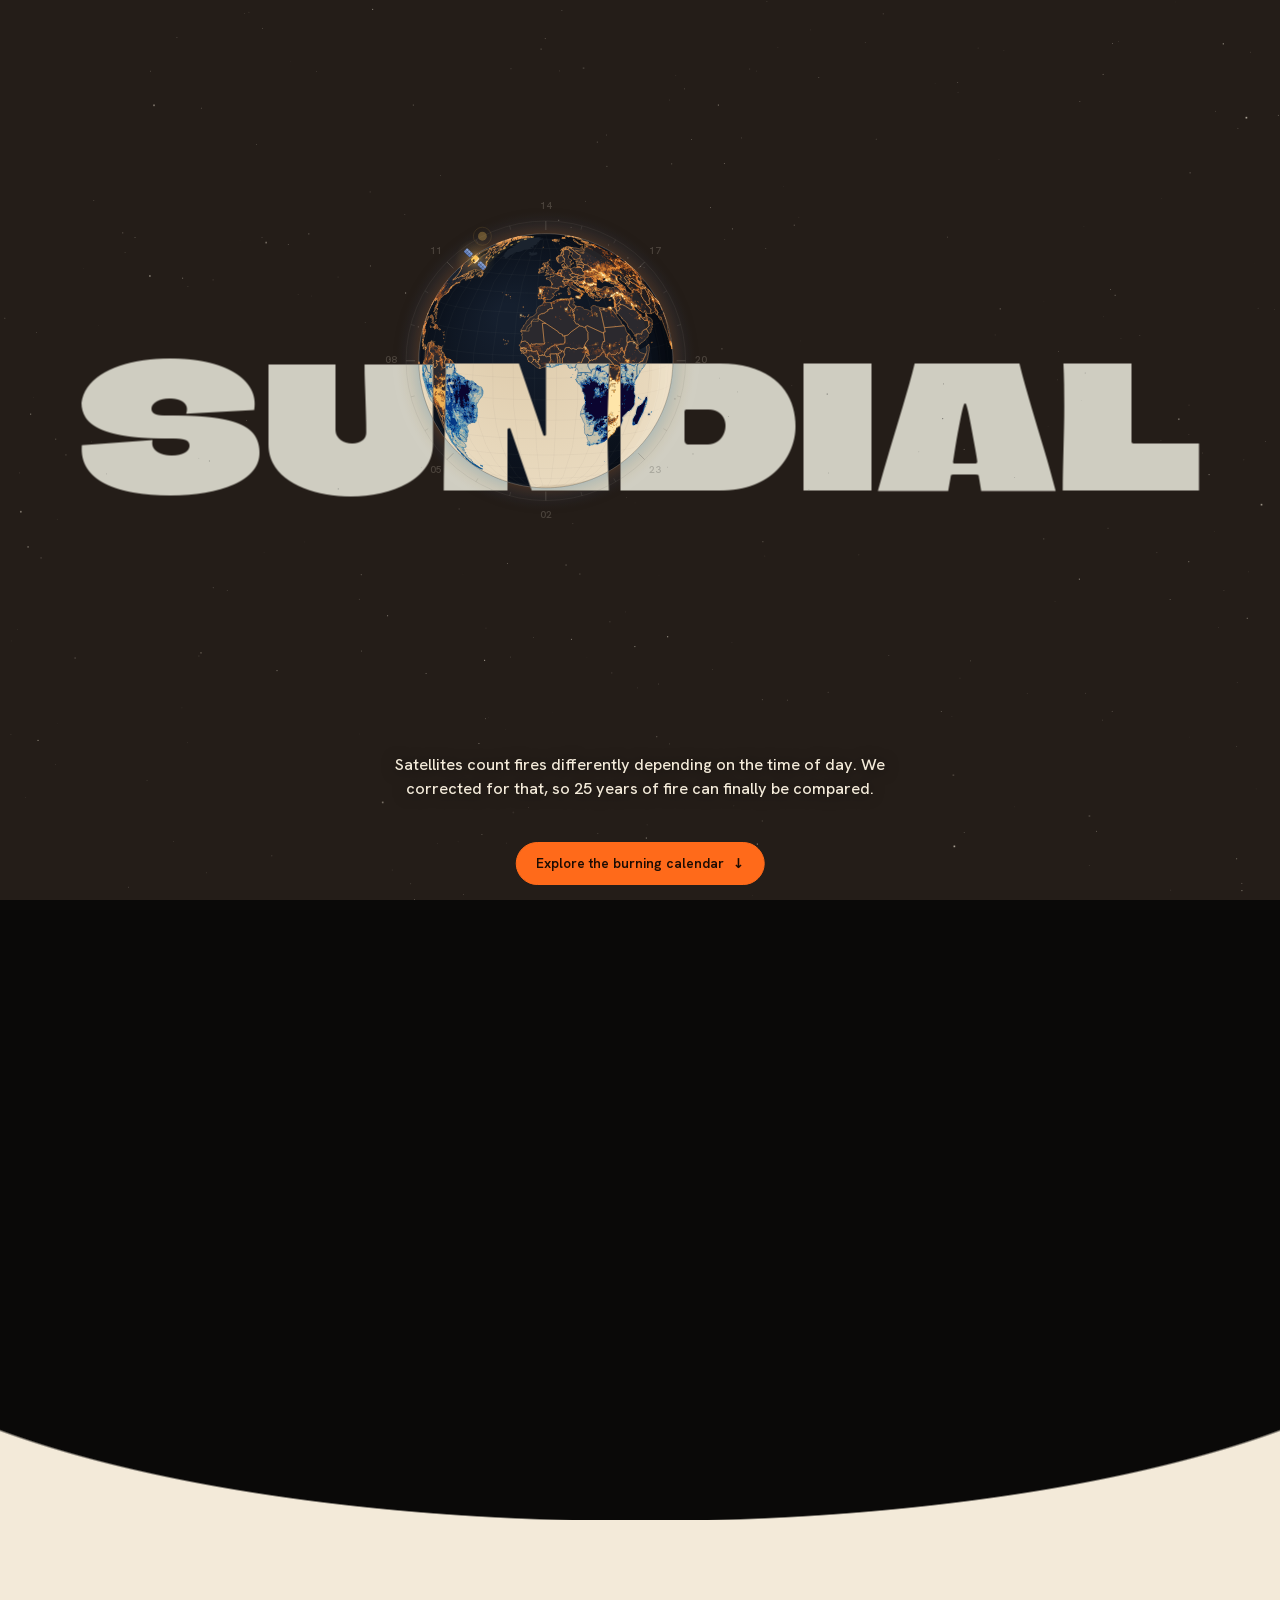
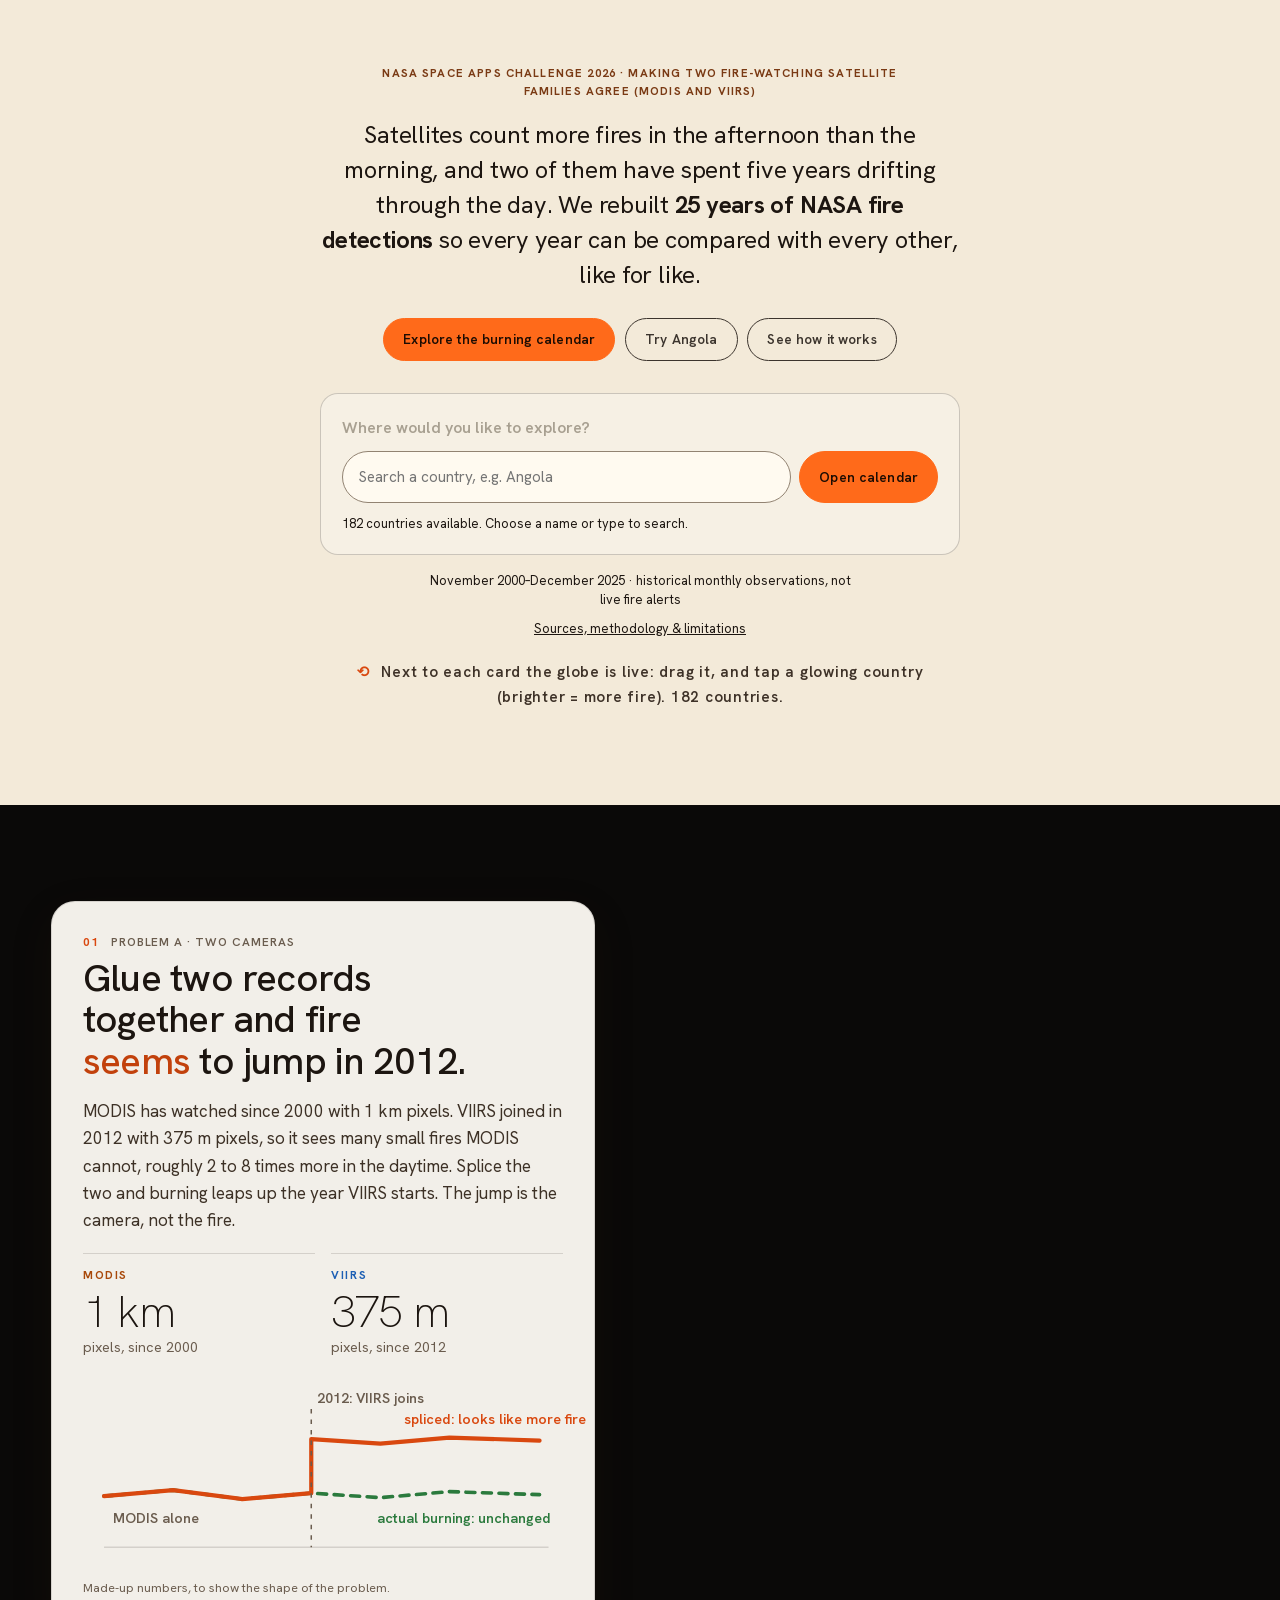
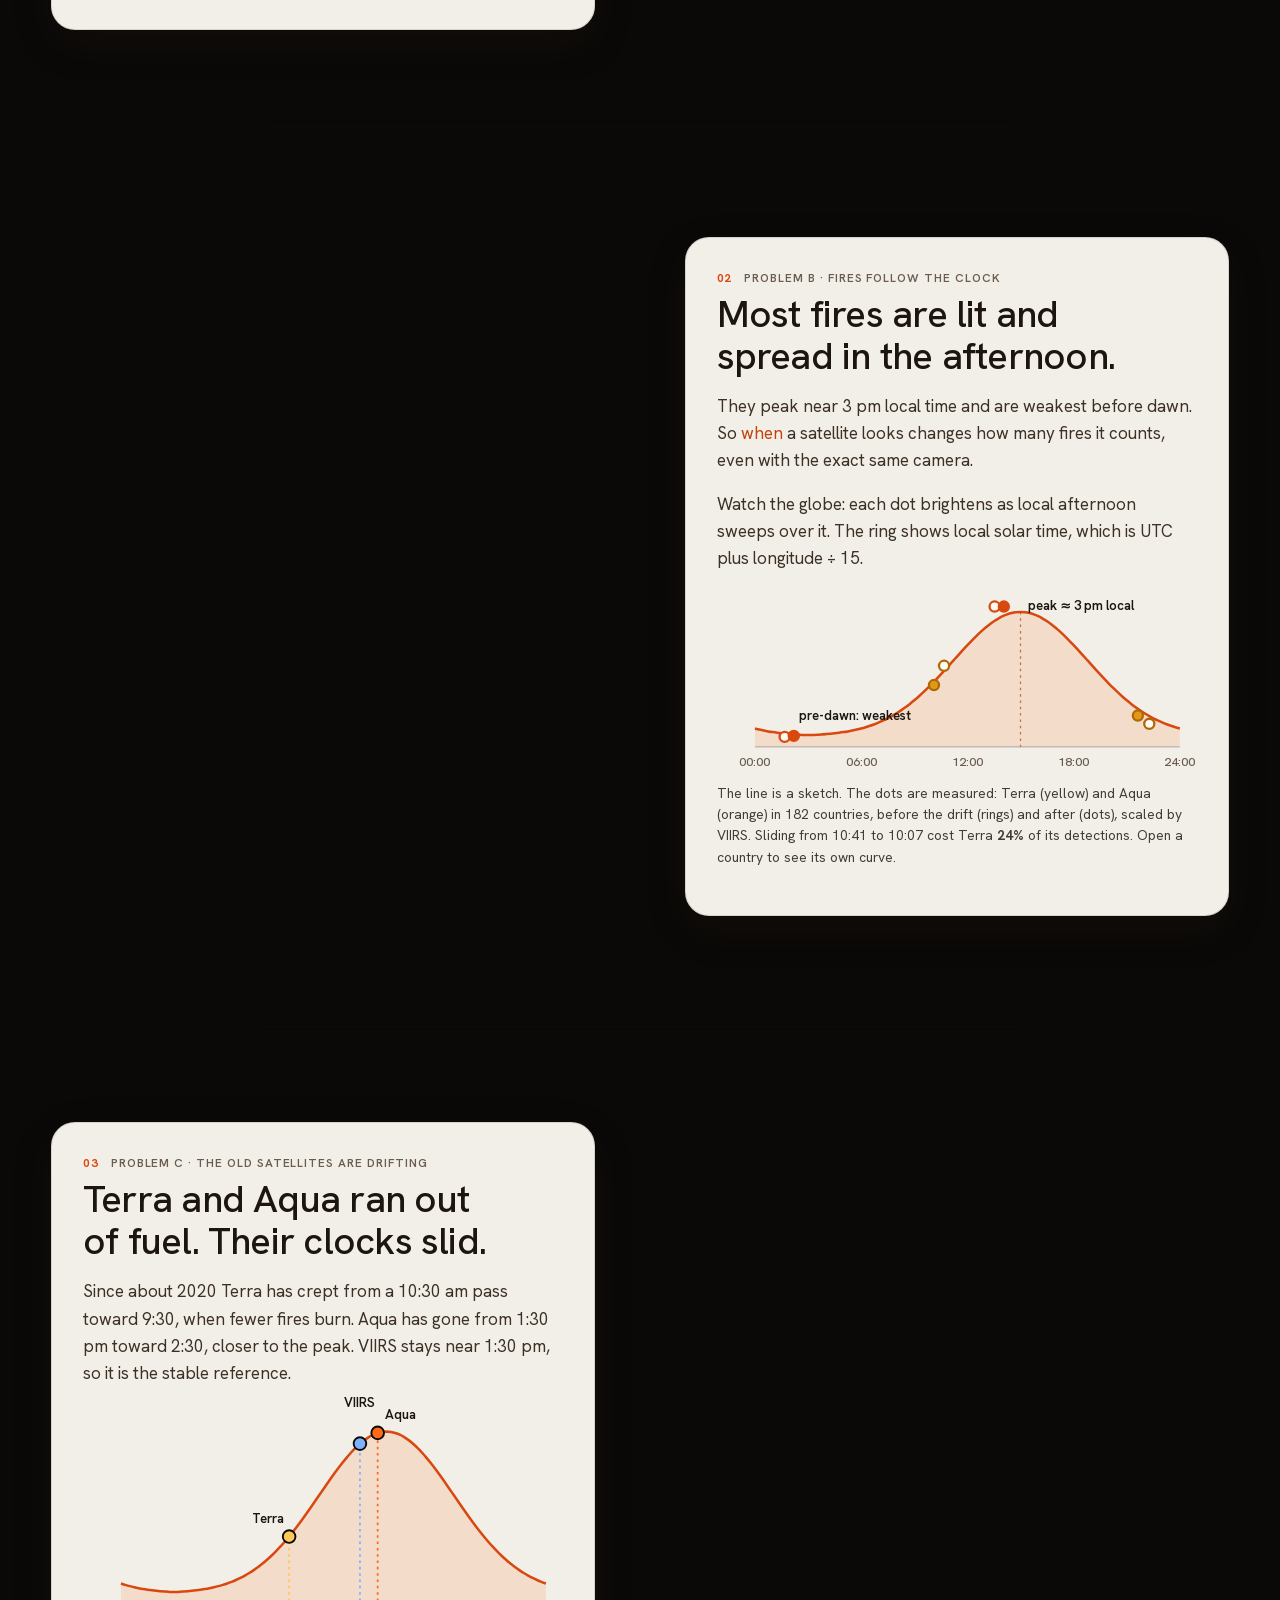
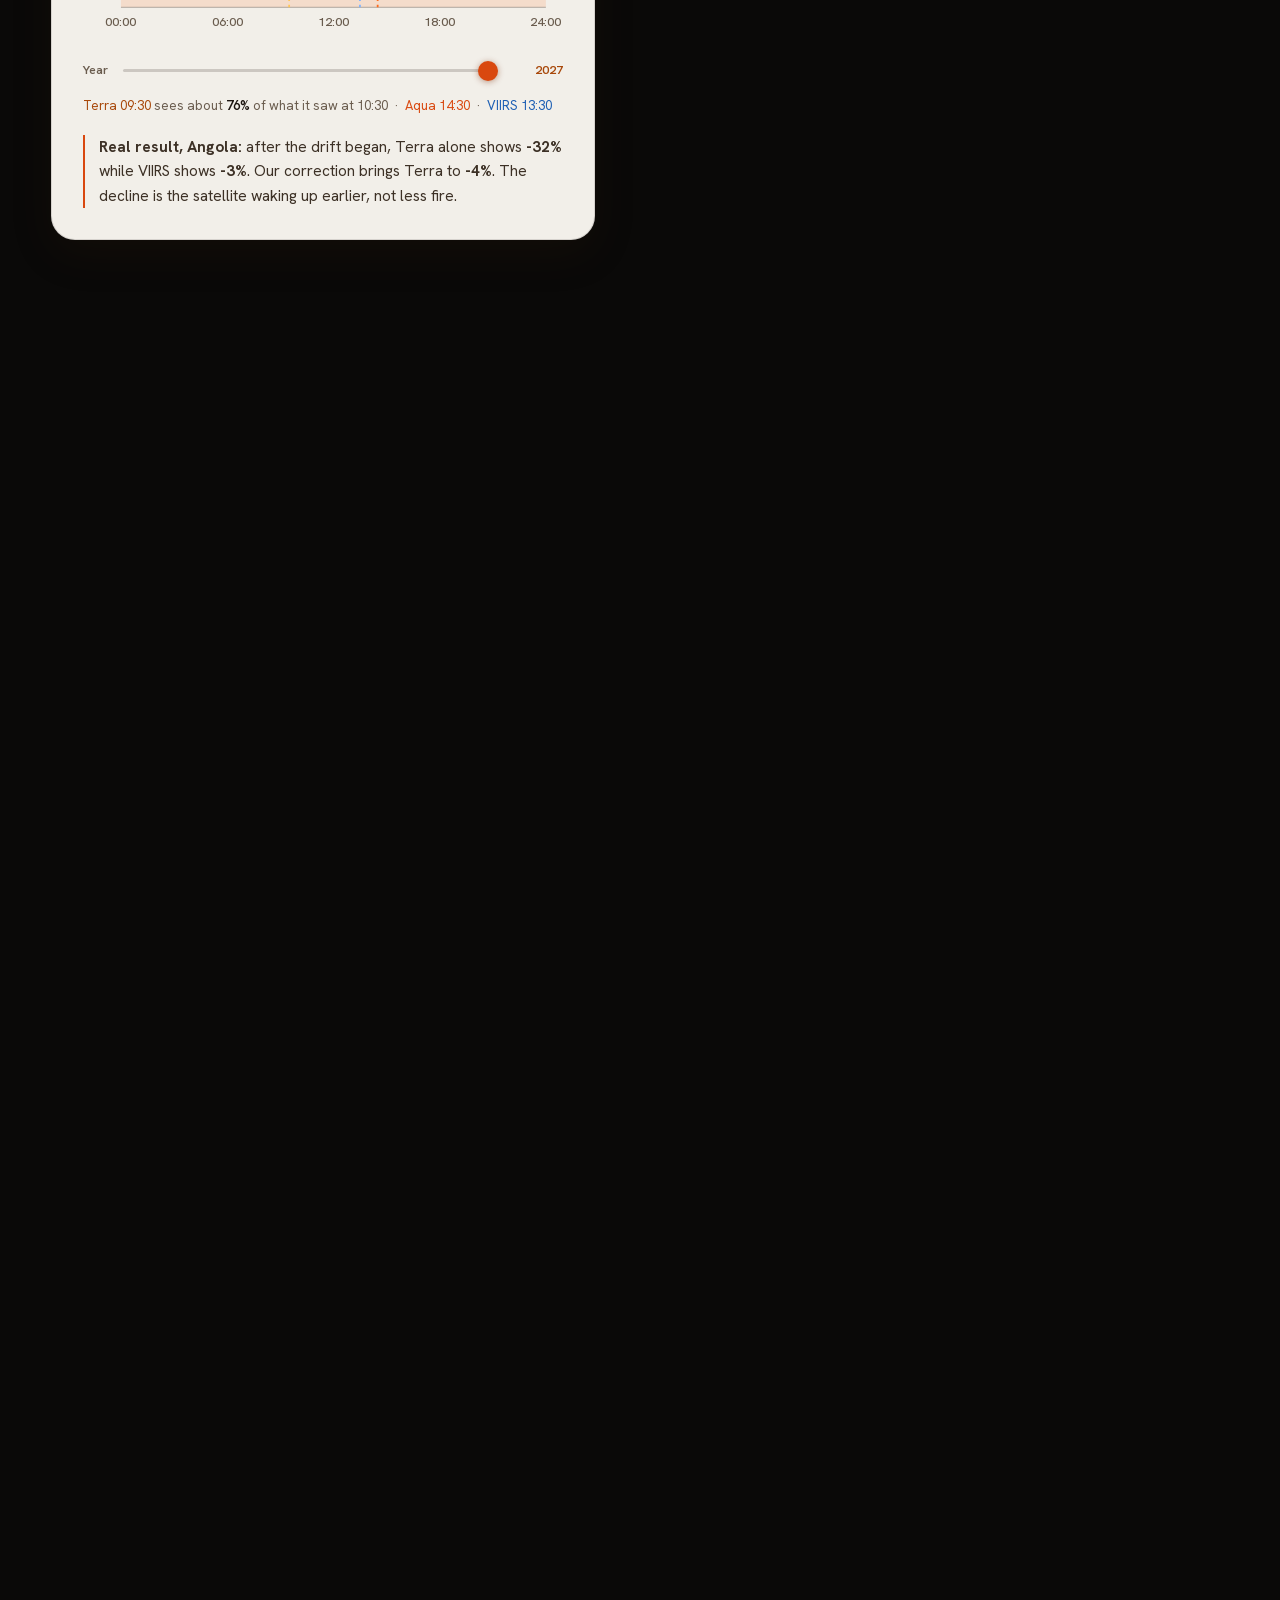
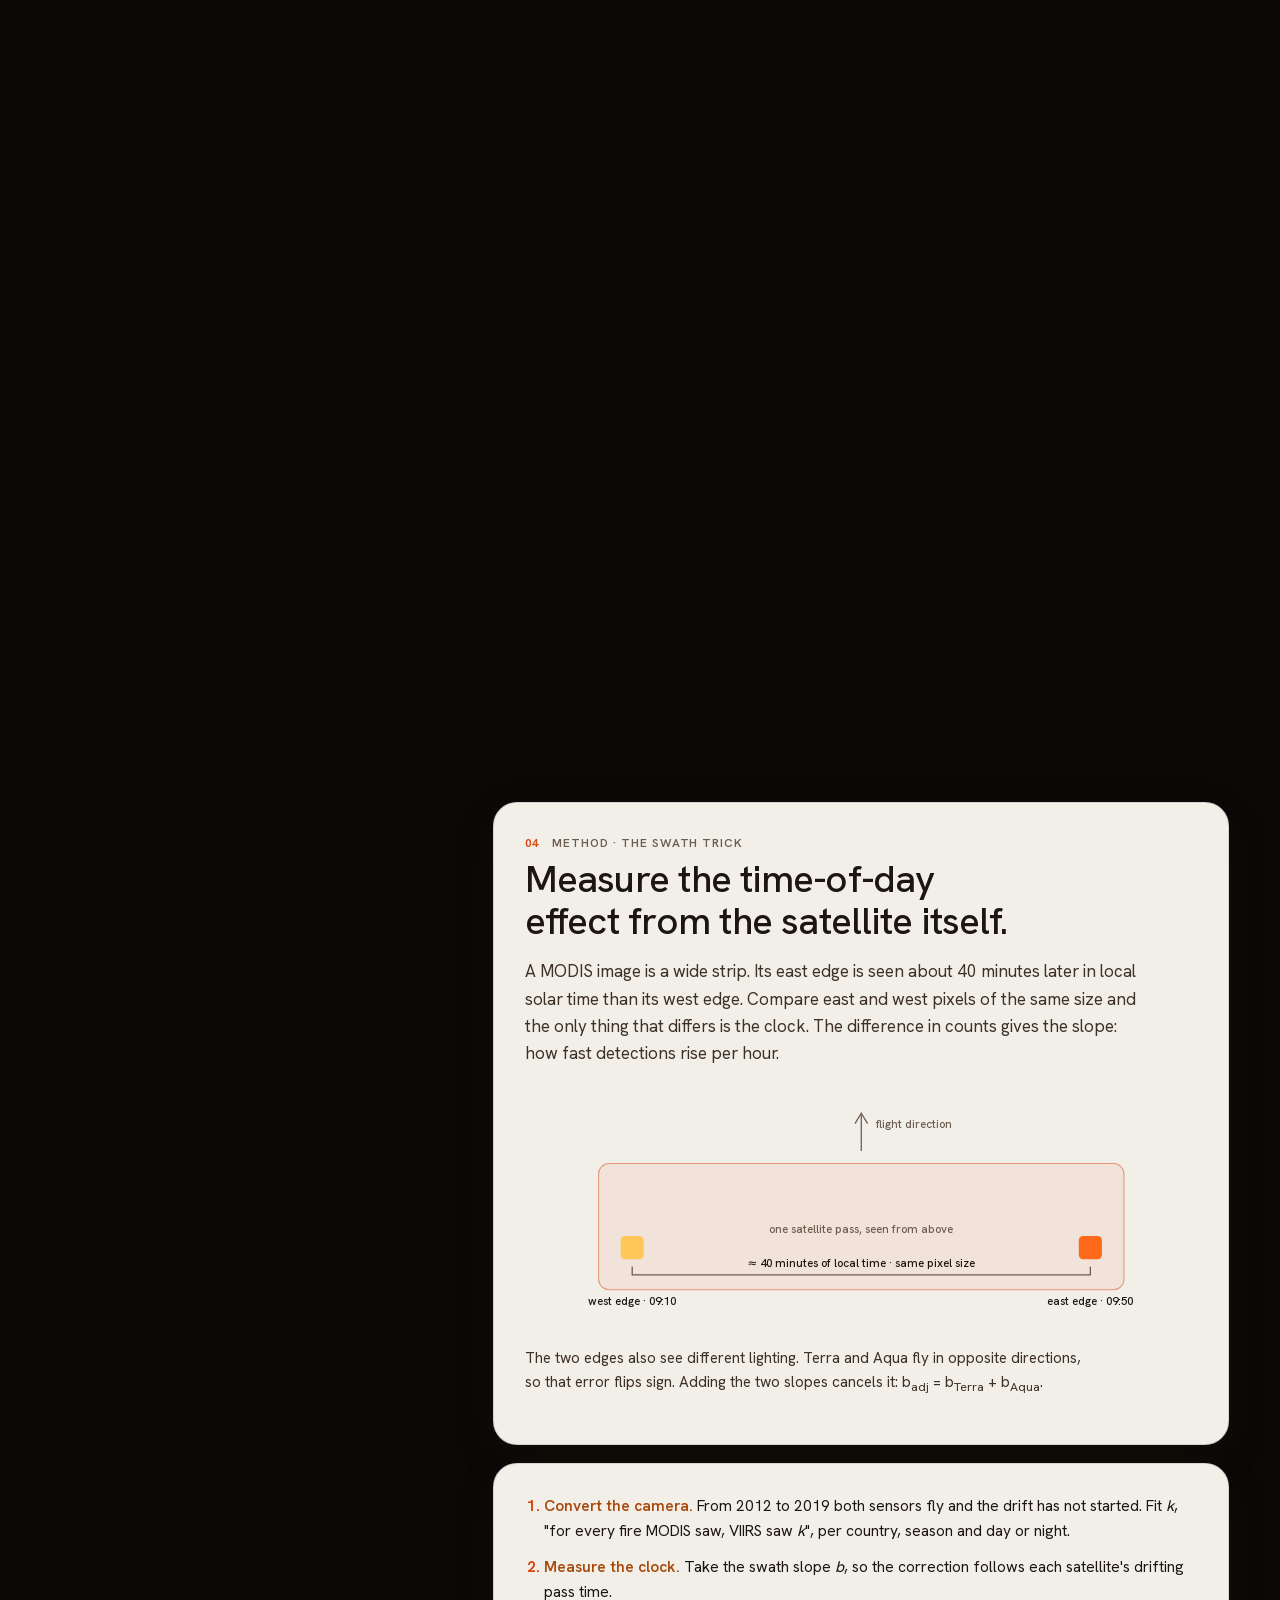
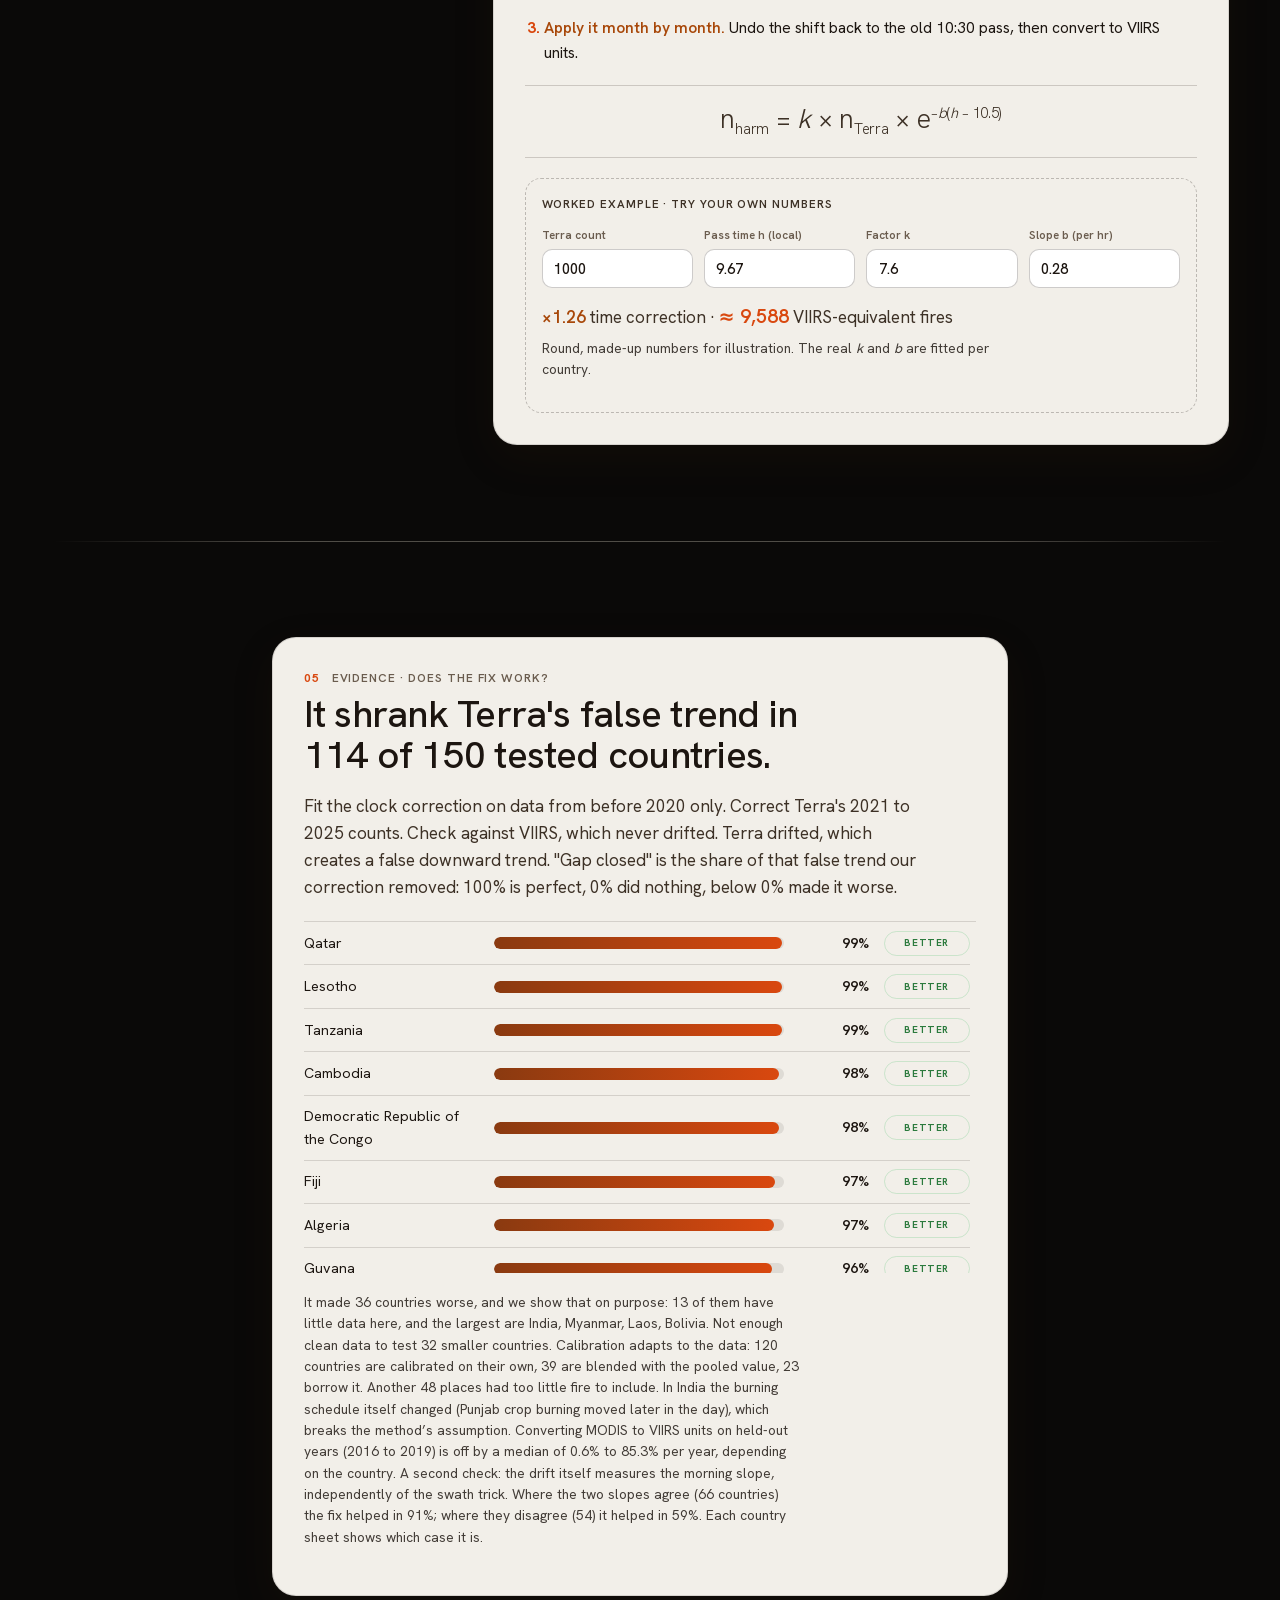
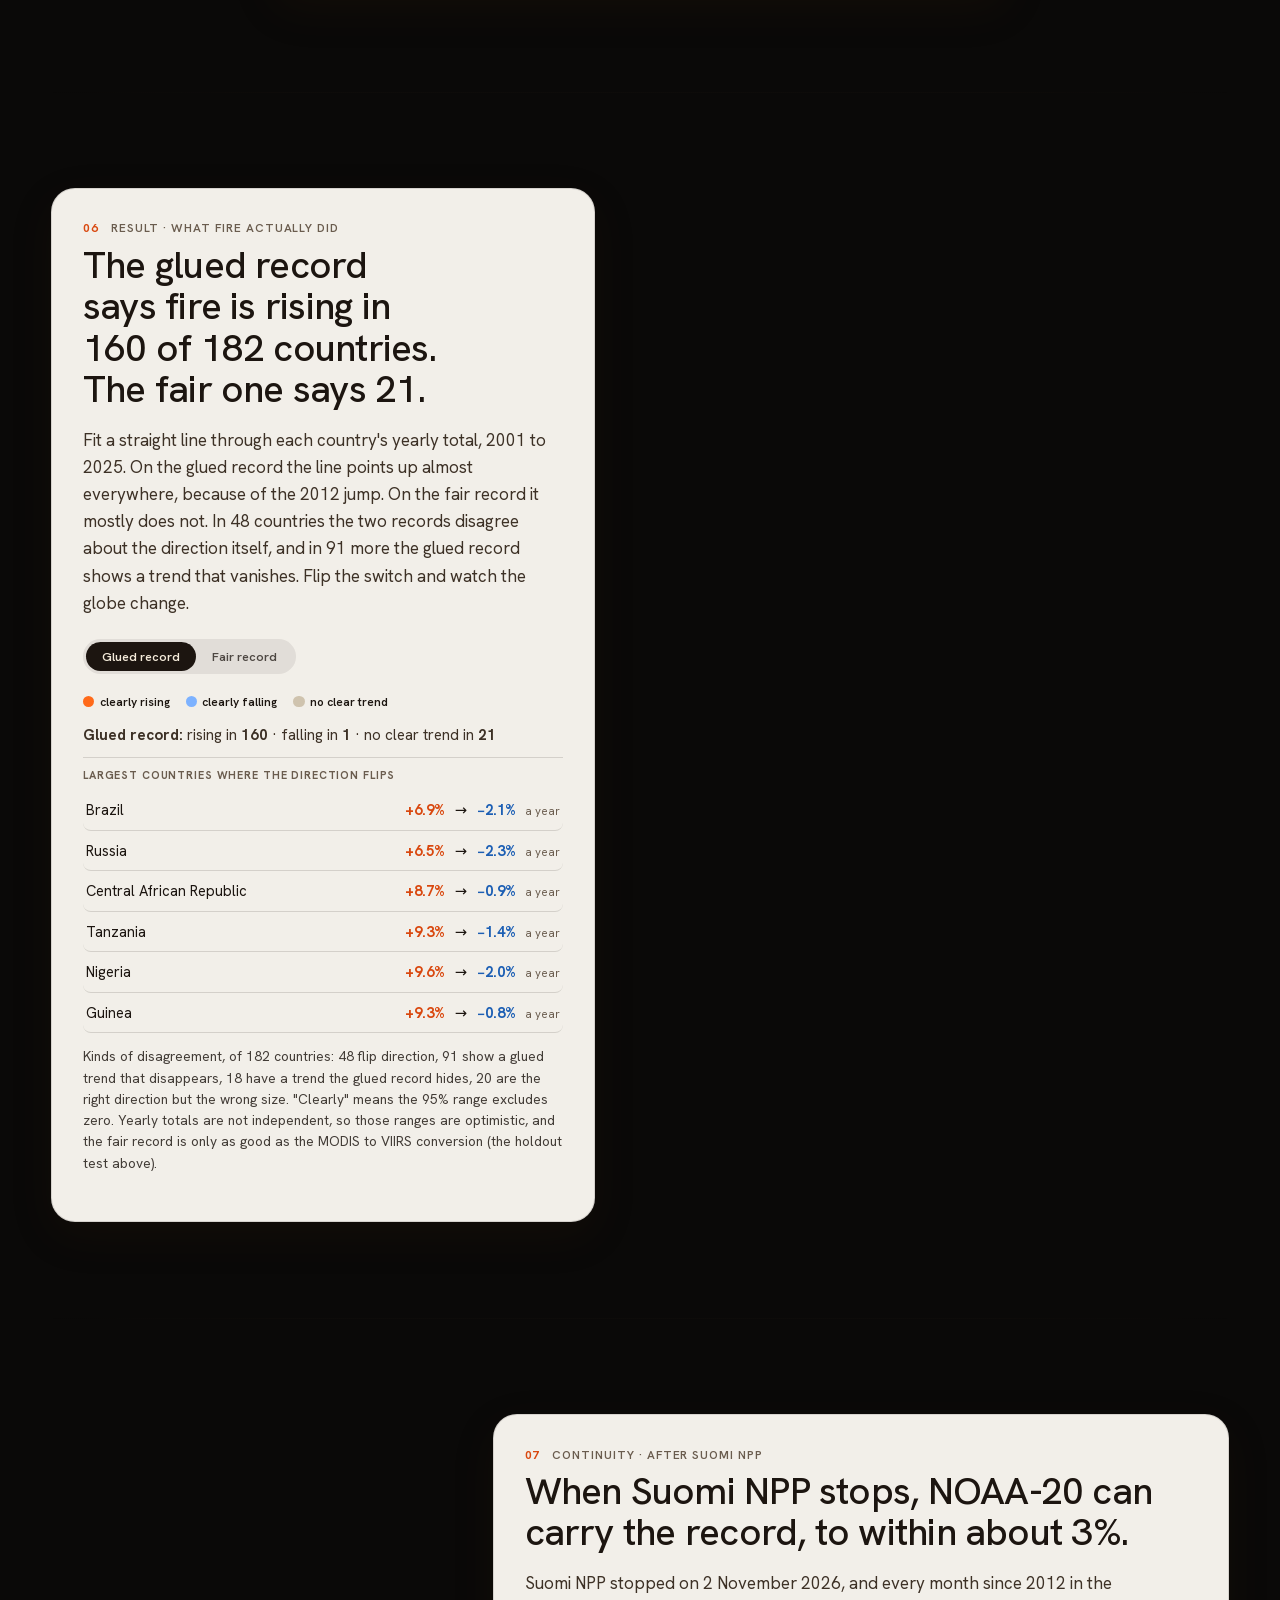
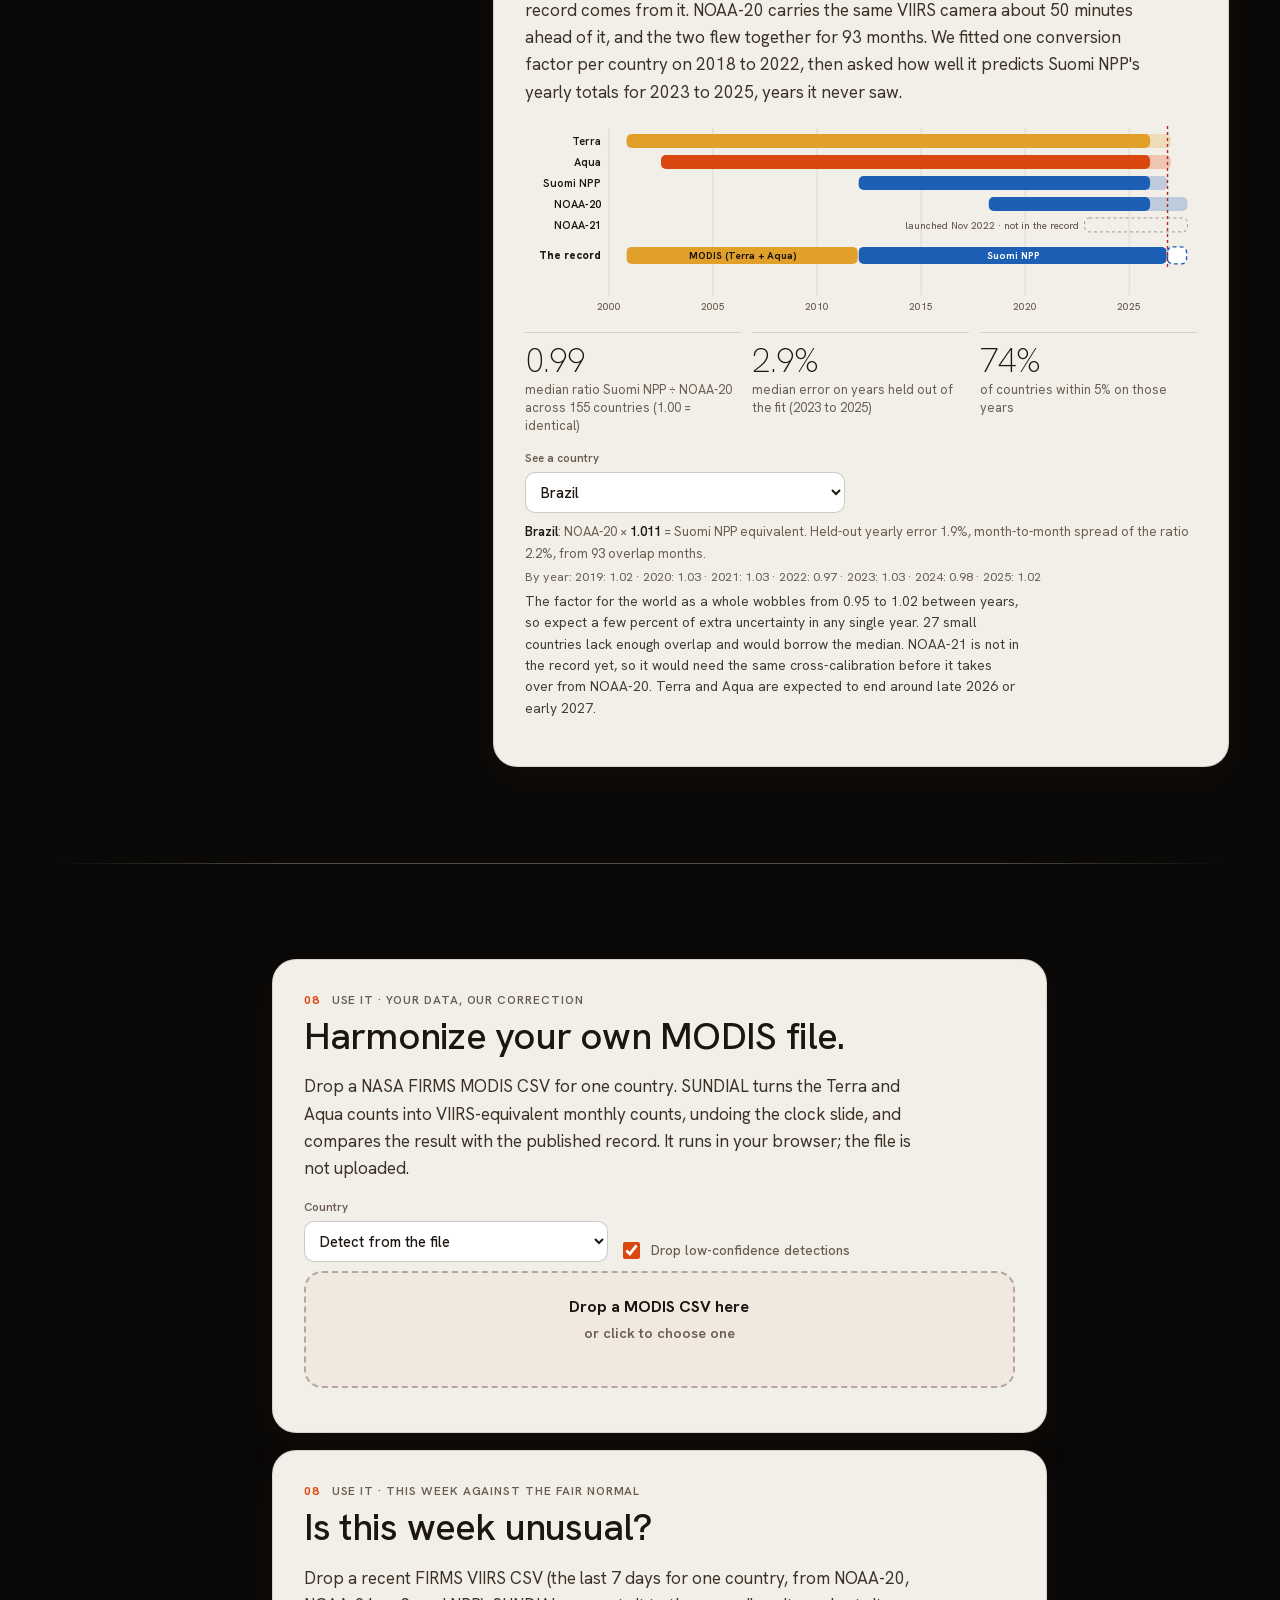
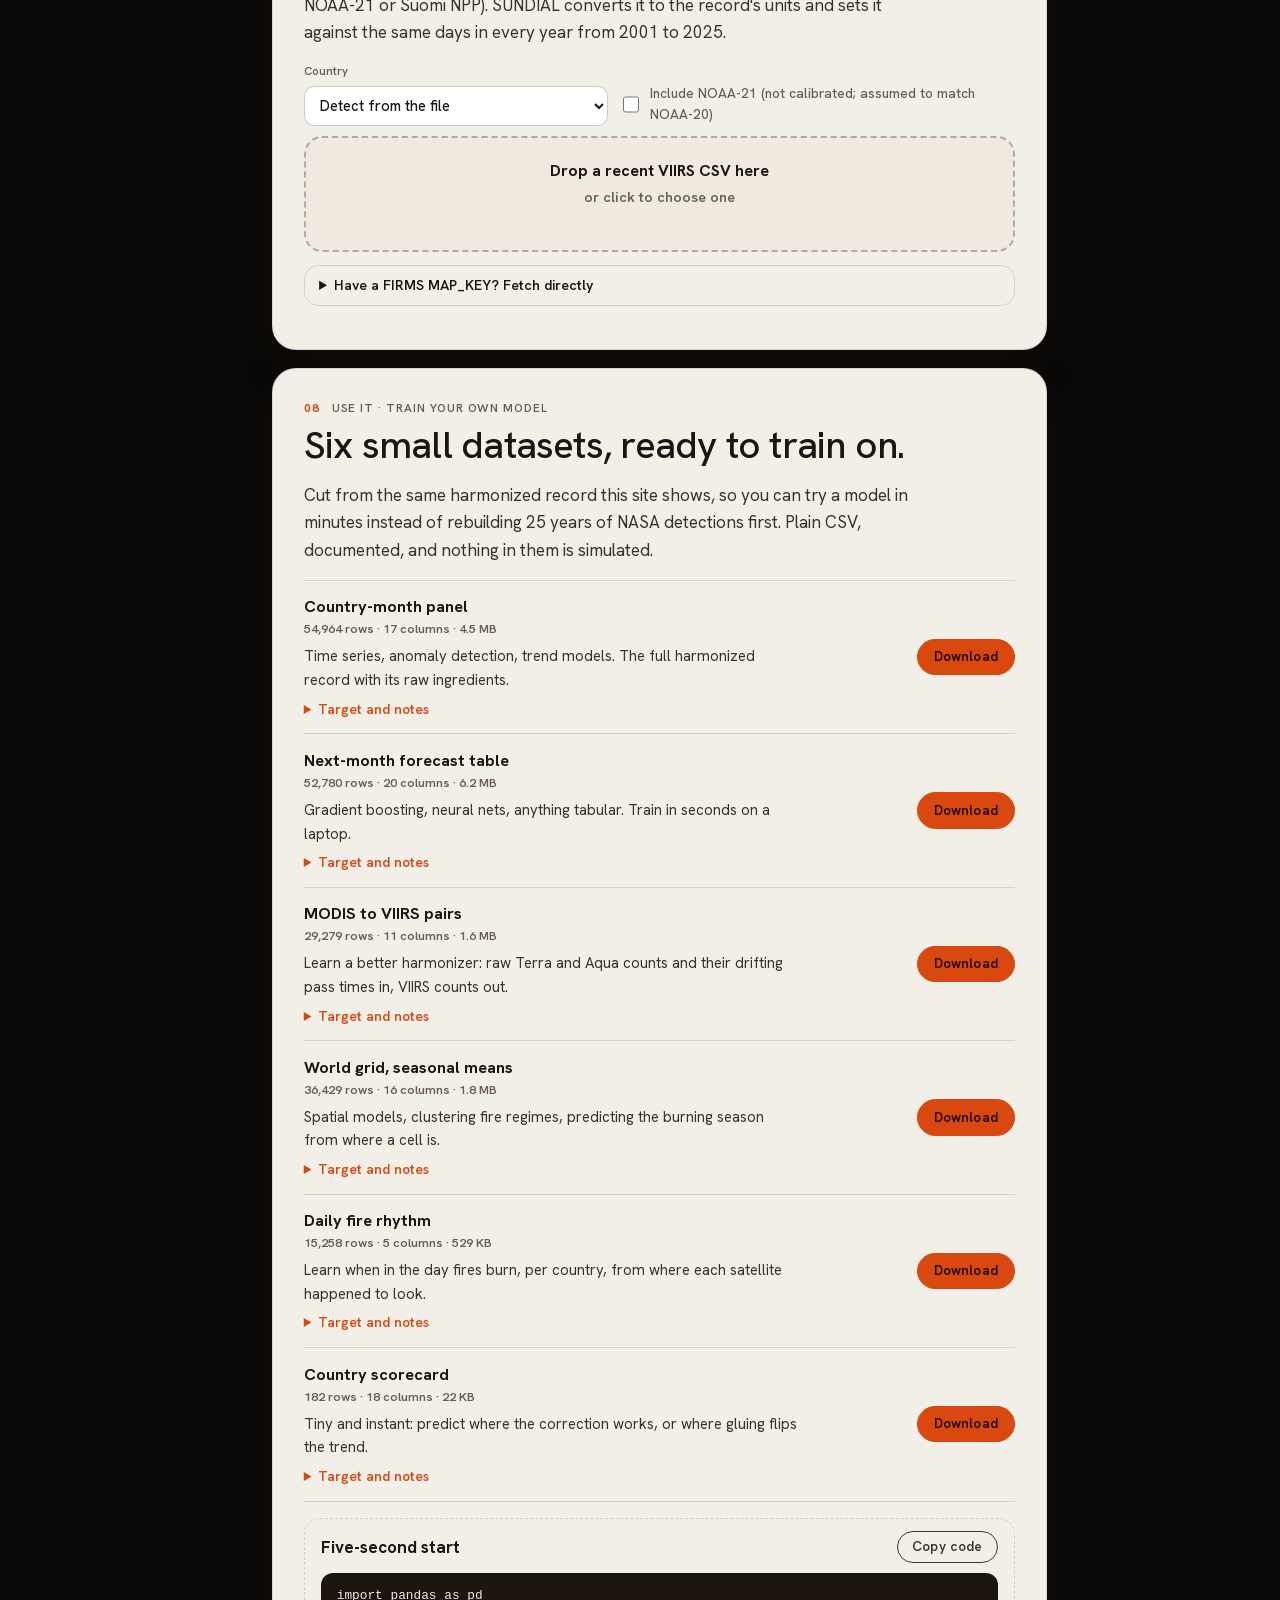
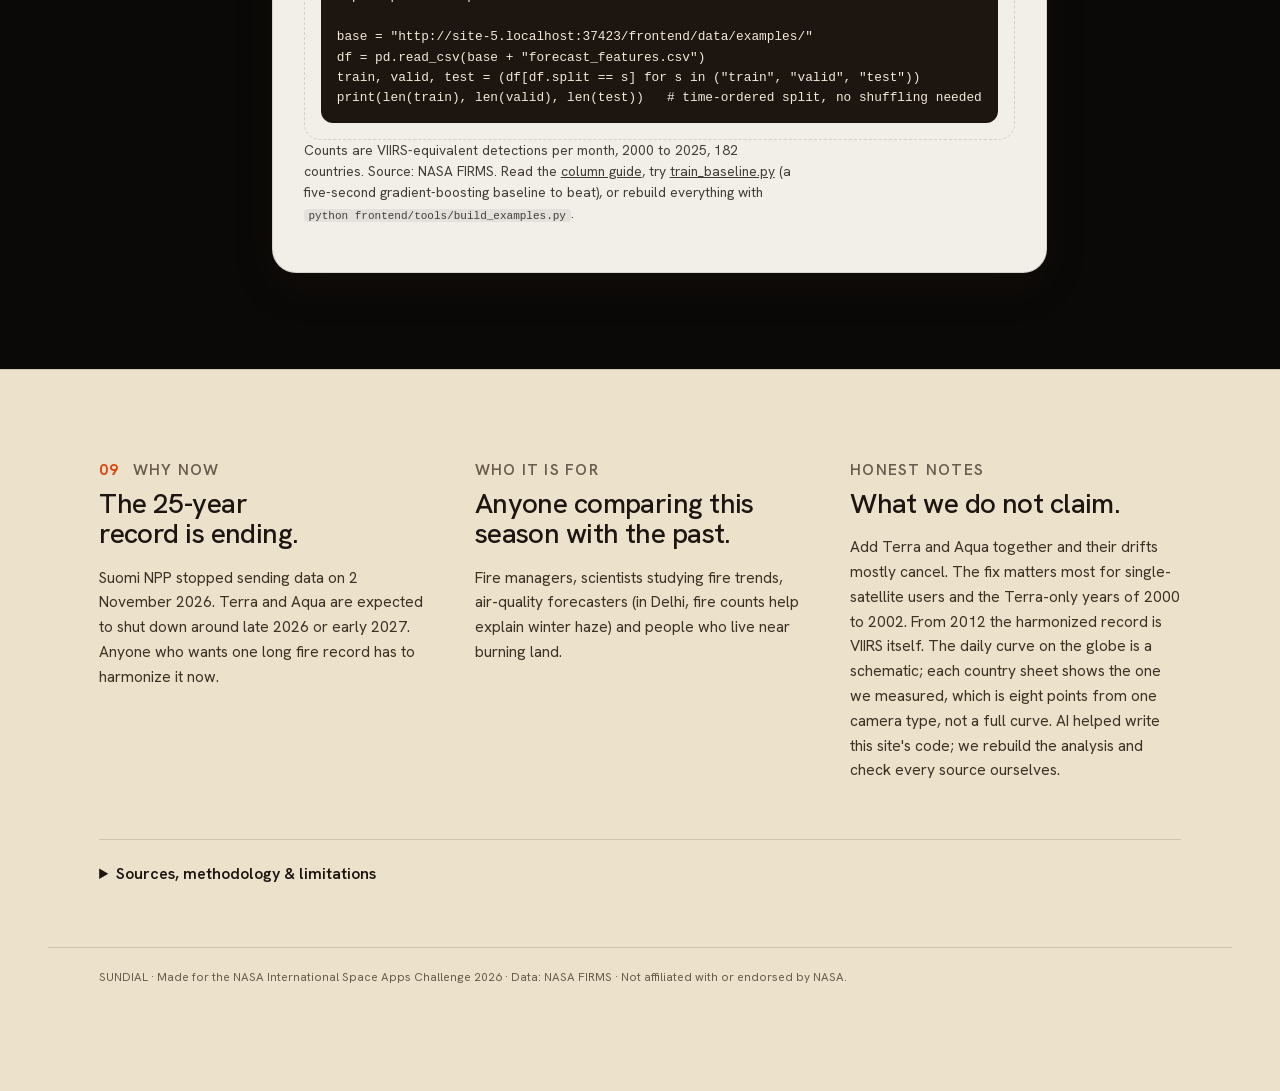
==== commit 74523717: "Smooth the title screen: CSS sticky pin instead of scroll-driven JS, title docks top right again - T" ====
--- a/frontend/index.html
+++ b/frontend/index.html
@@ -142,8 +142,8 @@
     </div>
     <div class="card steps">
       <ol>
-        <li><b>Convert the camera.</b> From 2012 to 2019 both sensors fly and the drift has not started. Fit <i>k</i>, "for every fire MODIS saw, VIIRS saw <i>k</i>", per country, season and day or night. For the years before VIIRS, a machine learning model (boosted decision trees) refines <i>k</i> month by month from the country, the season, fire sizes and viewing angle. On years it never saw, it cut the typical monthly error from 20% to 17%.</li>
-        <li><b>Measure the clock.</b> Take the swath slope <i>b</i>, so the correction follows each satellite's drifting pass time. Fires do not grow in a straight line: they build until about 3 pm, then fade. So the record bends the correction into a curve that peaks at 3 pm, shaped to match the gap between Terra's and Aqua's own counts (still no VIIRS). Countries with too little data for the curve keep the straight line.</li>
+        <li><b>Convert the camera.</b> From 2012 to 2019 both sensors fly and the drift has not started. Fit <i>k</i>, "for every fire MODIS saw, VIIRS saw <i>k</i>", per country, season and day or night.</li>
+        <li><b>Measure the clock.</b> Take the swath slope <i>b</i>, so the correction follows each satellite's drifting pass time.</li>
         <li><b>Apply it month by month.</b> Undo the shift back to the old 10:30 pass, then convert to VIIRS units.</li>
       </ol>
       <p class="formula" aria-label="n harmonized equals k times n Terra times e to the minus b times h minus 10.5">
@@ -158,7 +158,7 @@
           <label>Slope b (per hr)<input id="c-b" type="number" value="0.28" min="0" max="1" step="0.01"></label>
         </div>
         <p class="calc-out" aria-live="polite"><span id="c-mult">×1.26</span> time correction · <span id="c-res">≈ 9,600</span> VIIRS-equivalent fires</p>
-        <p class="tiny">Round, made-up numbers for illustration. The real <i>k</i> and <i>b</i> are fitted per country, and the record uses the curved version of this correction.</p>
+        <p class="tiny">Round, made-up numbers for illustration. The real <i>k</i> and <i>b</i> are fitted per country.</p>
       </form>
     </div>
   </div>
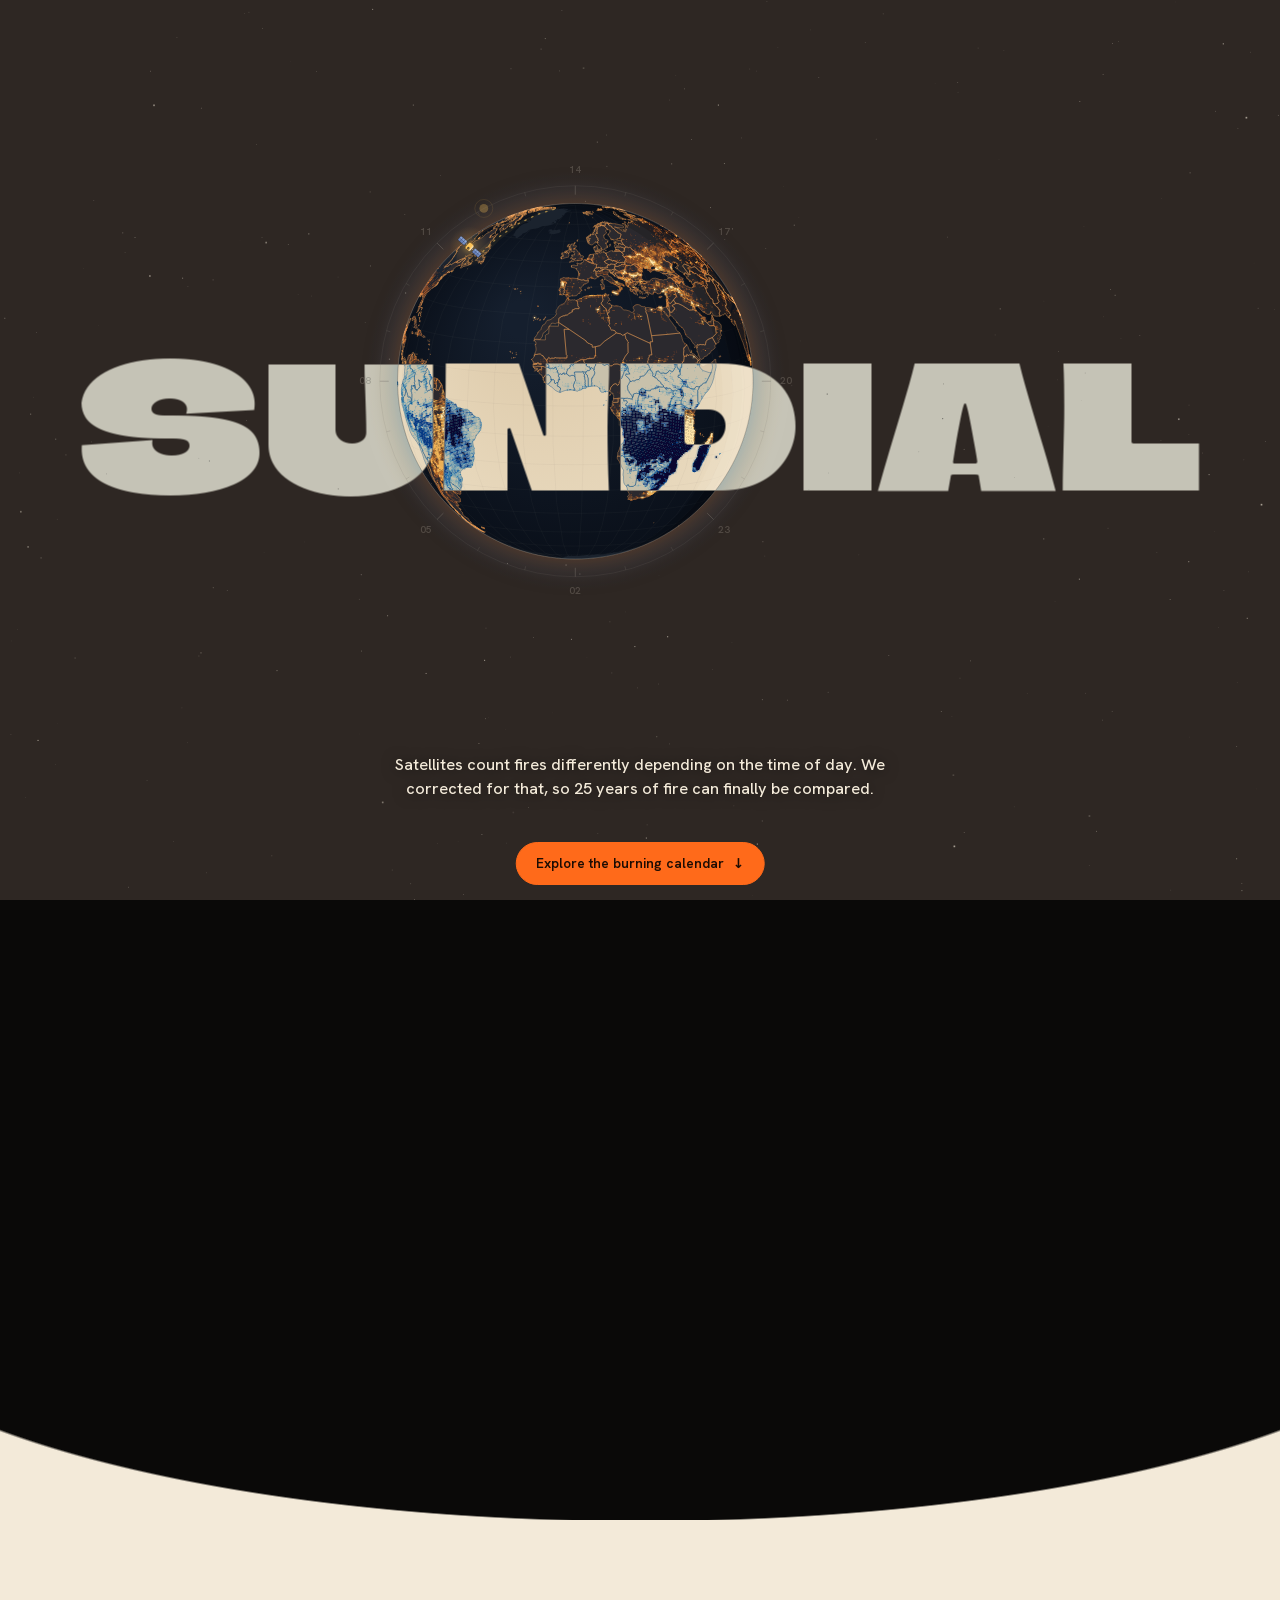
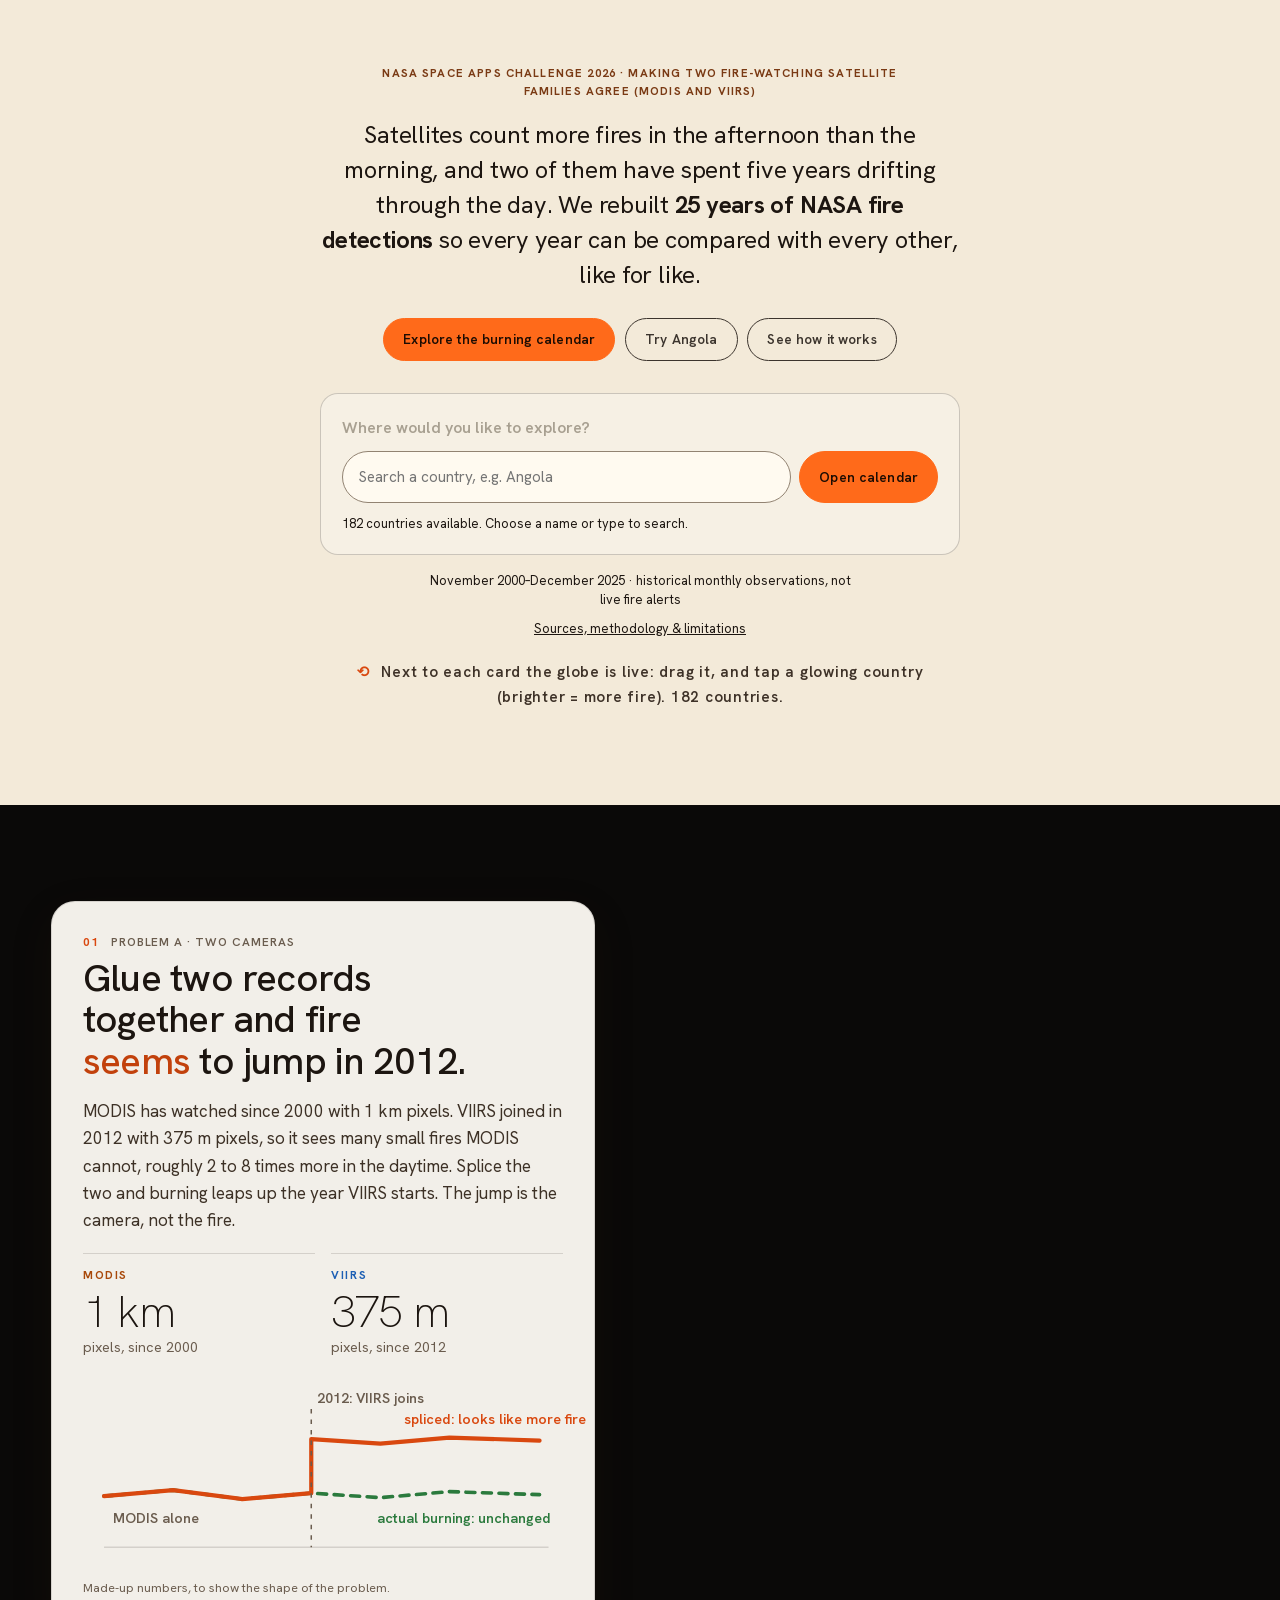
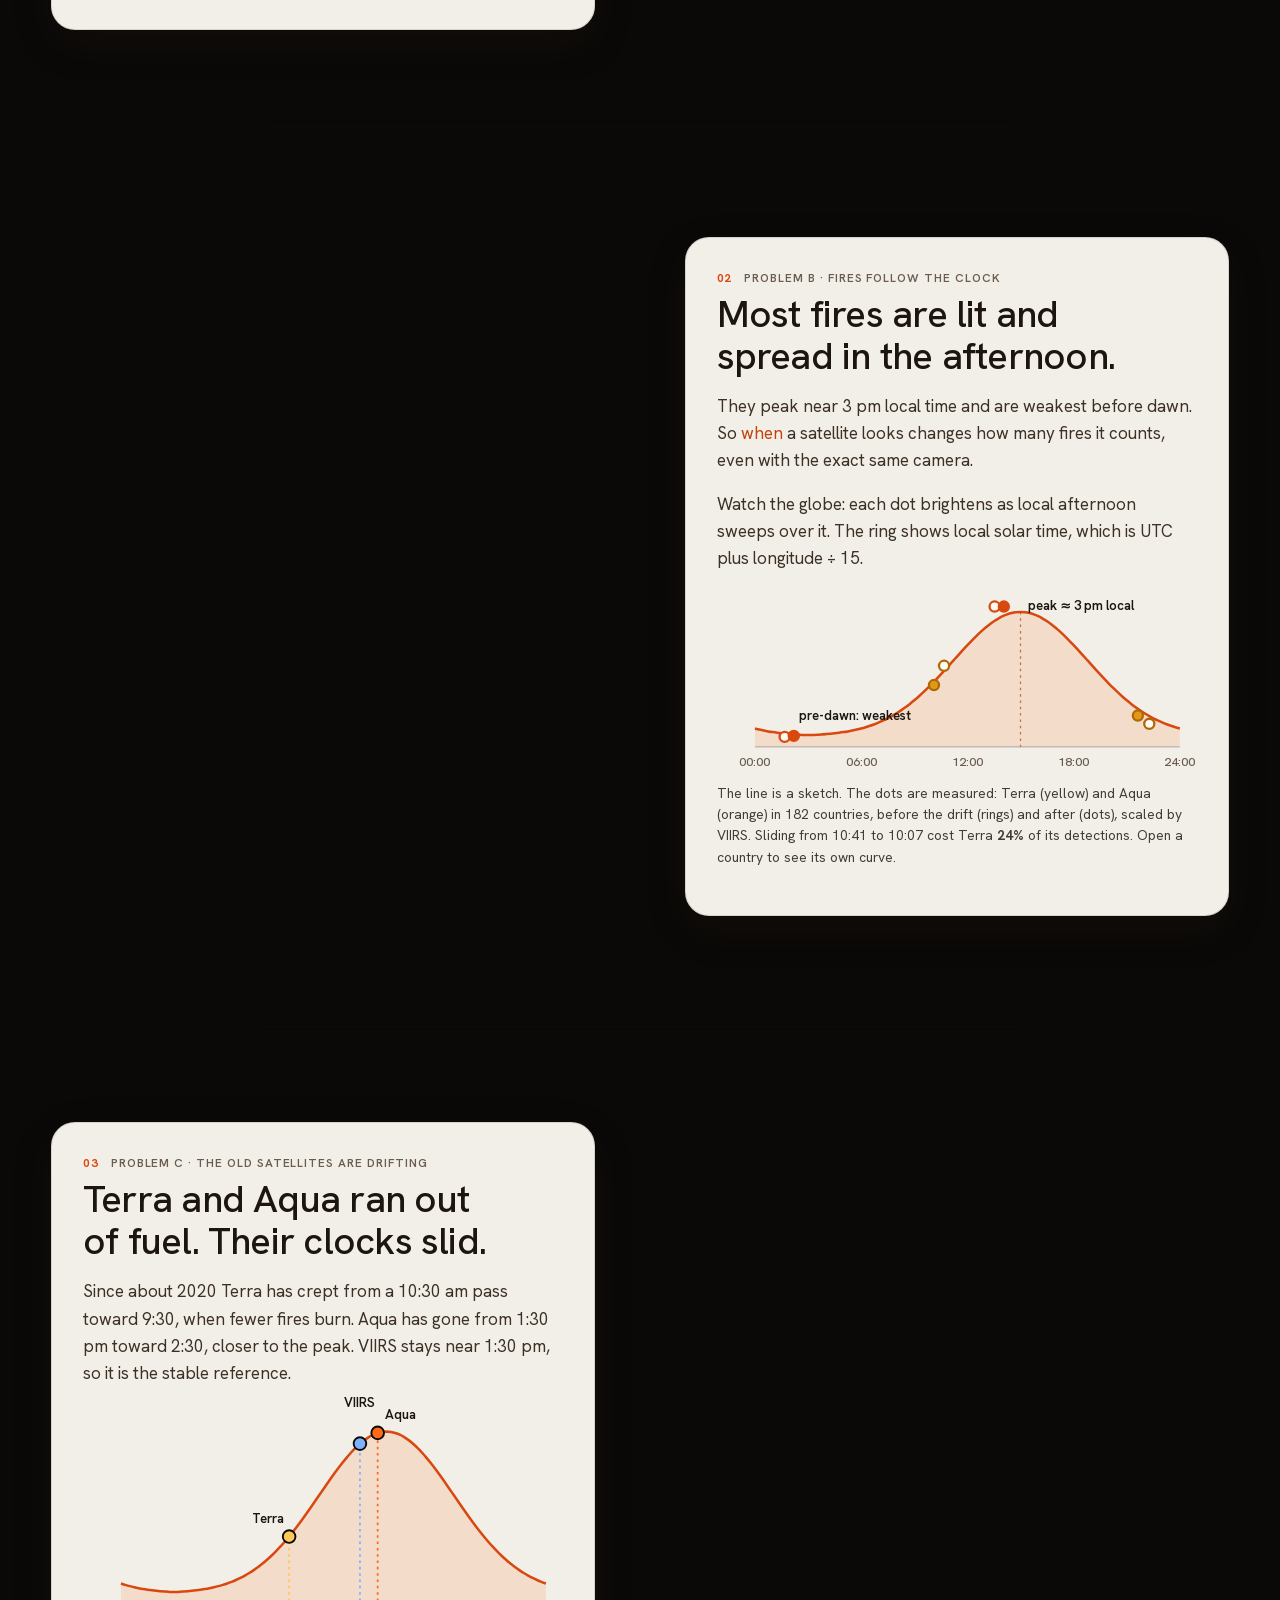
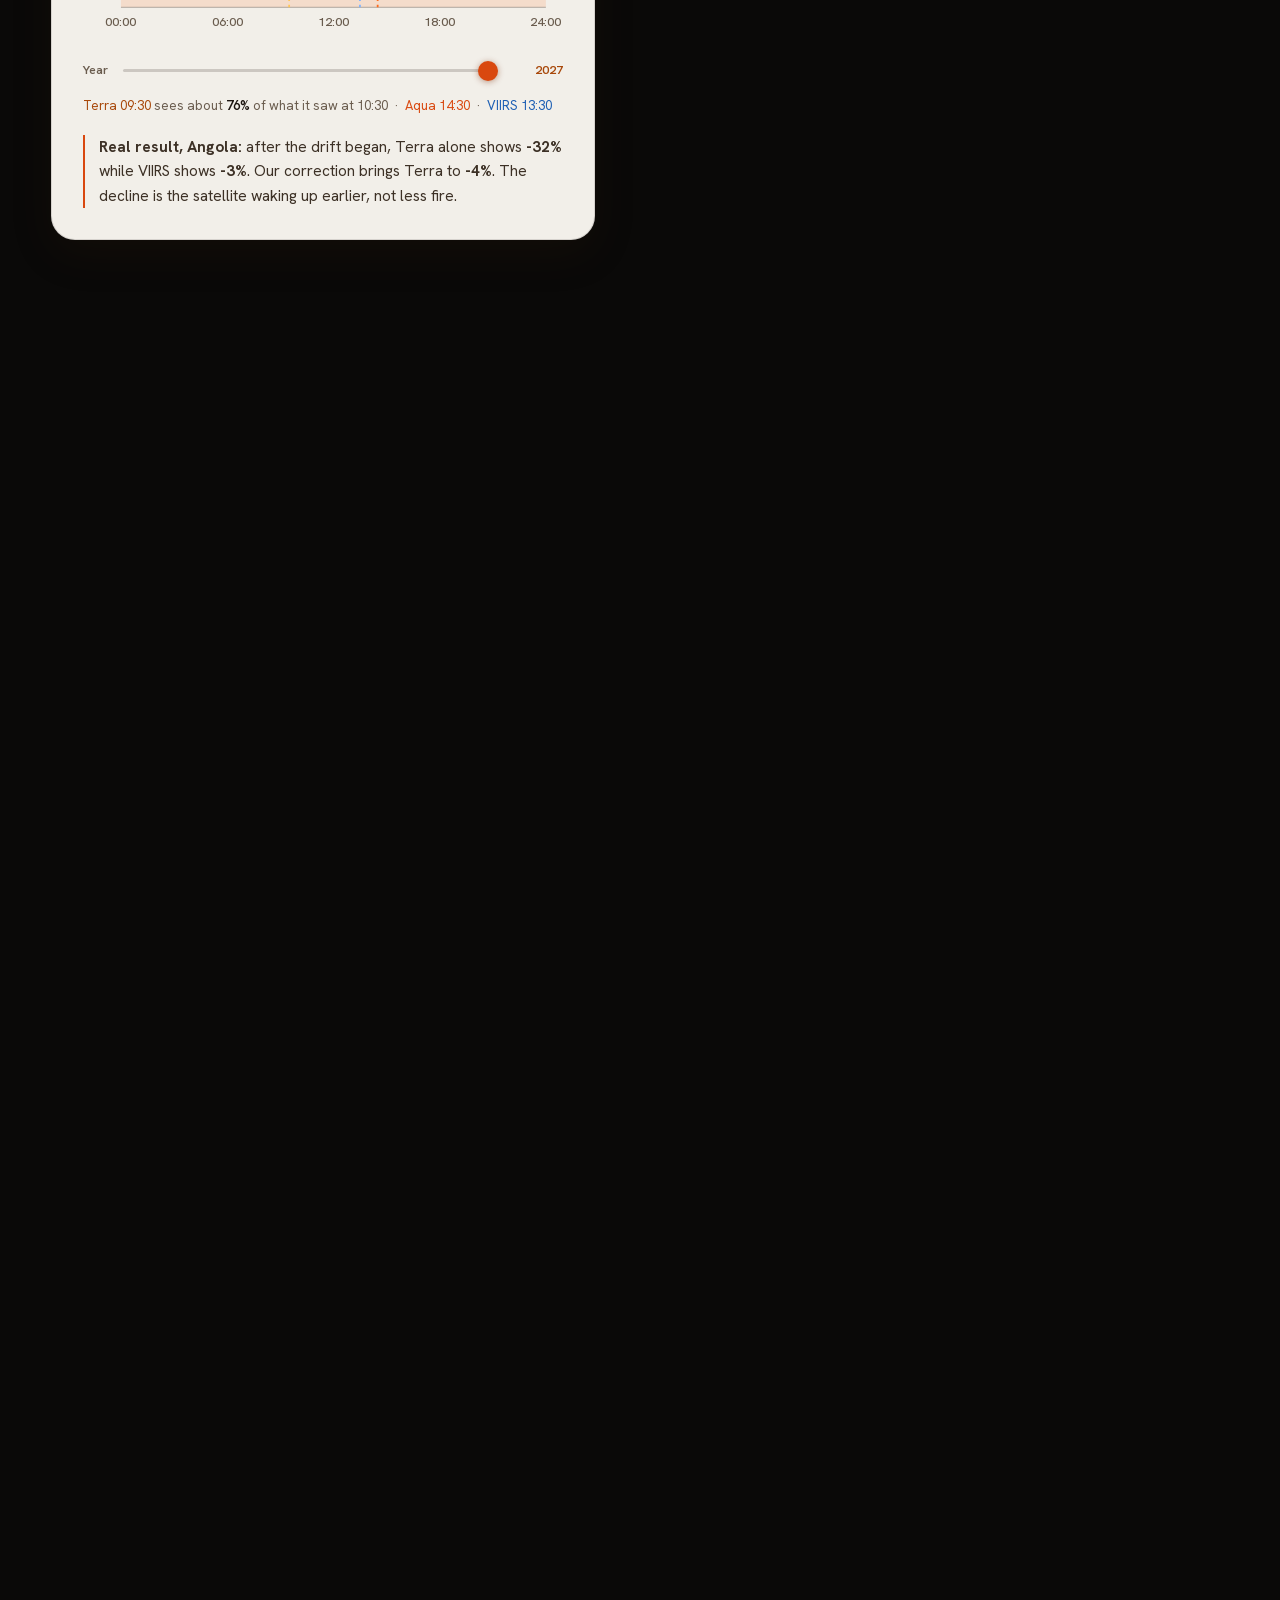
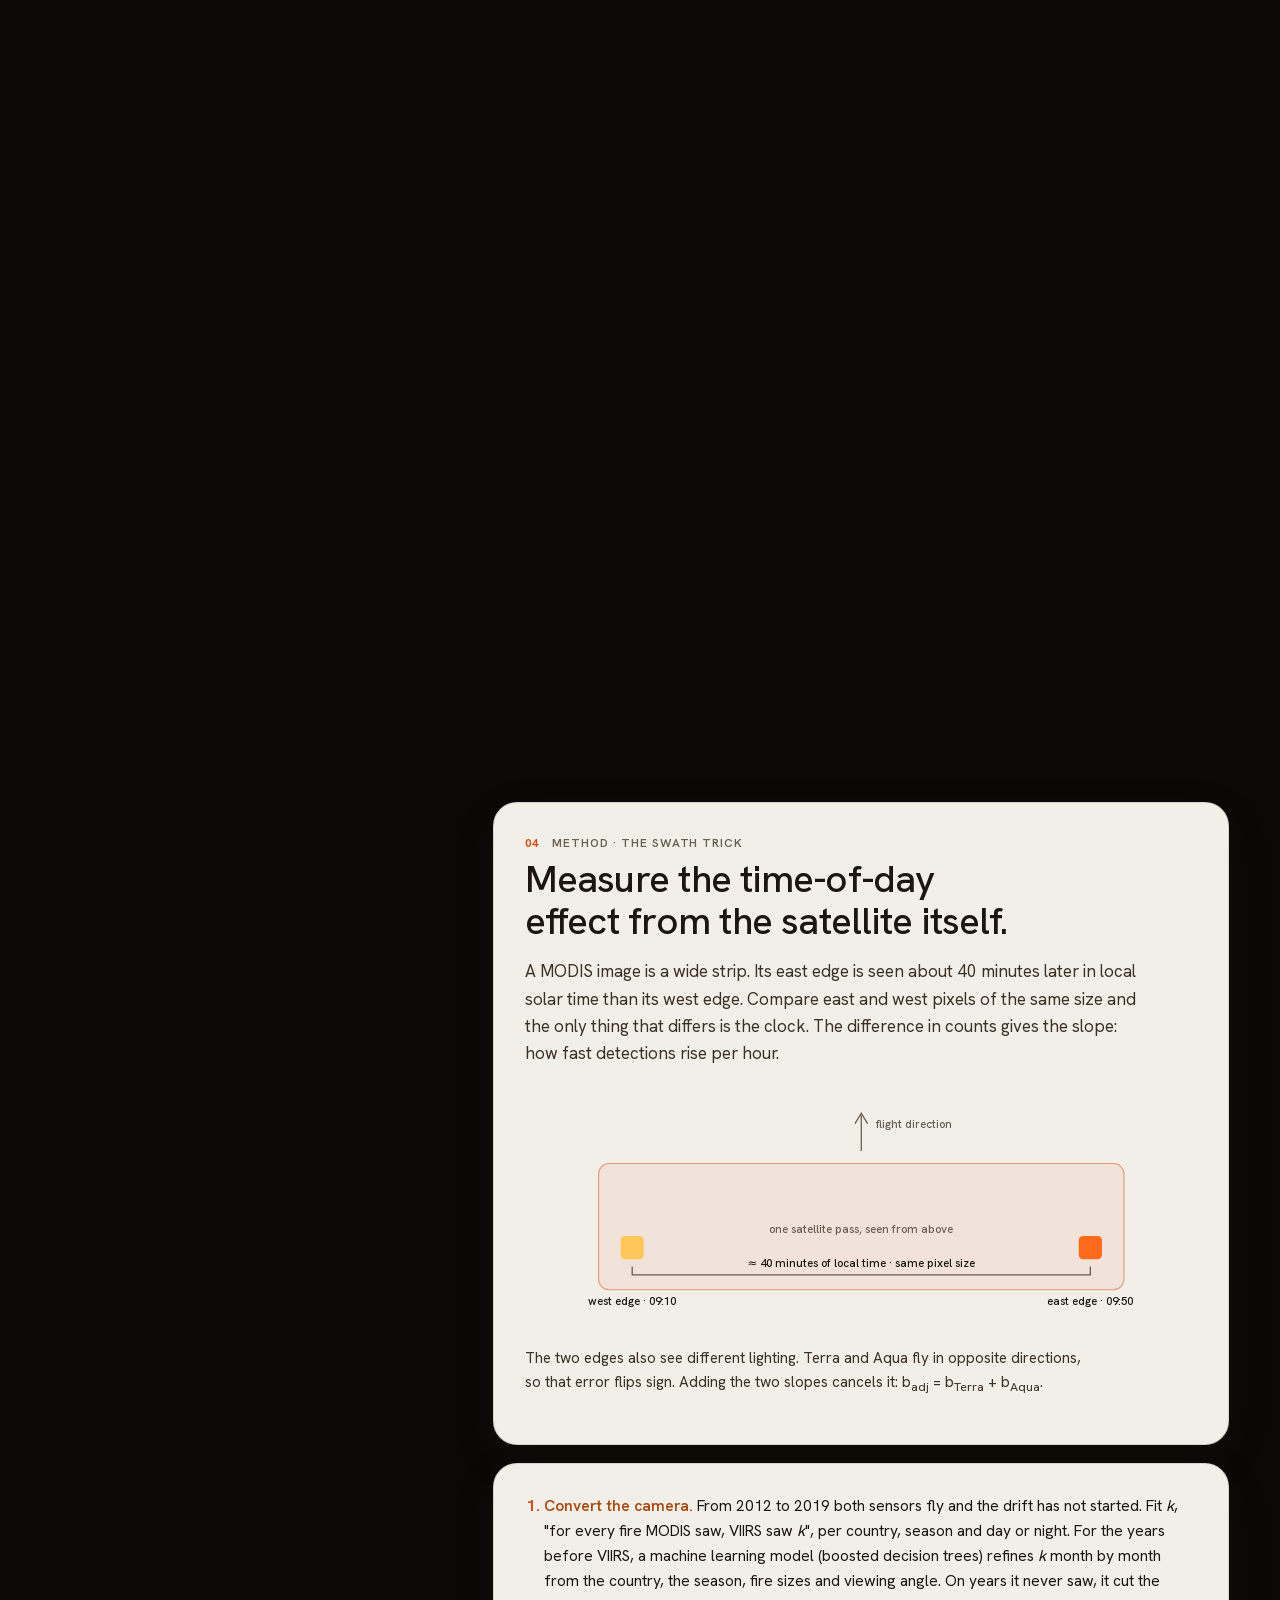
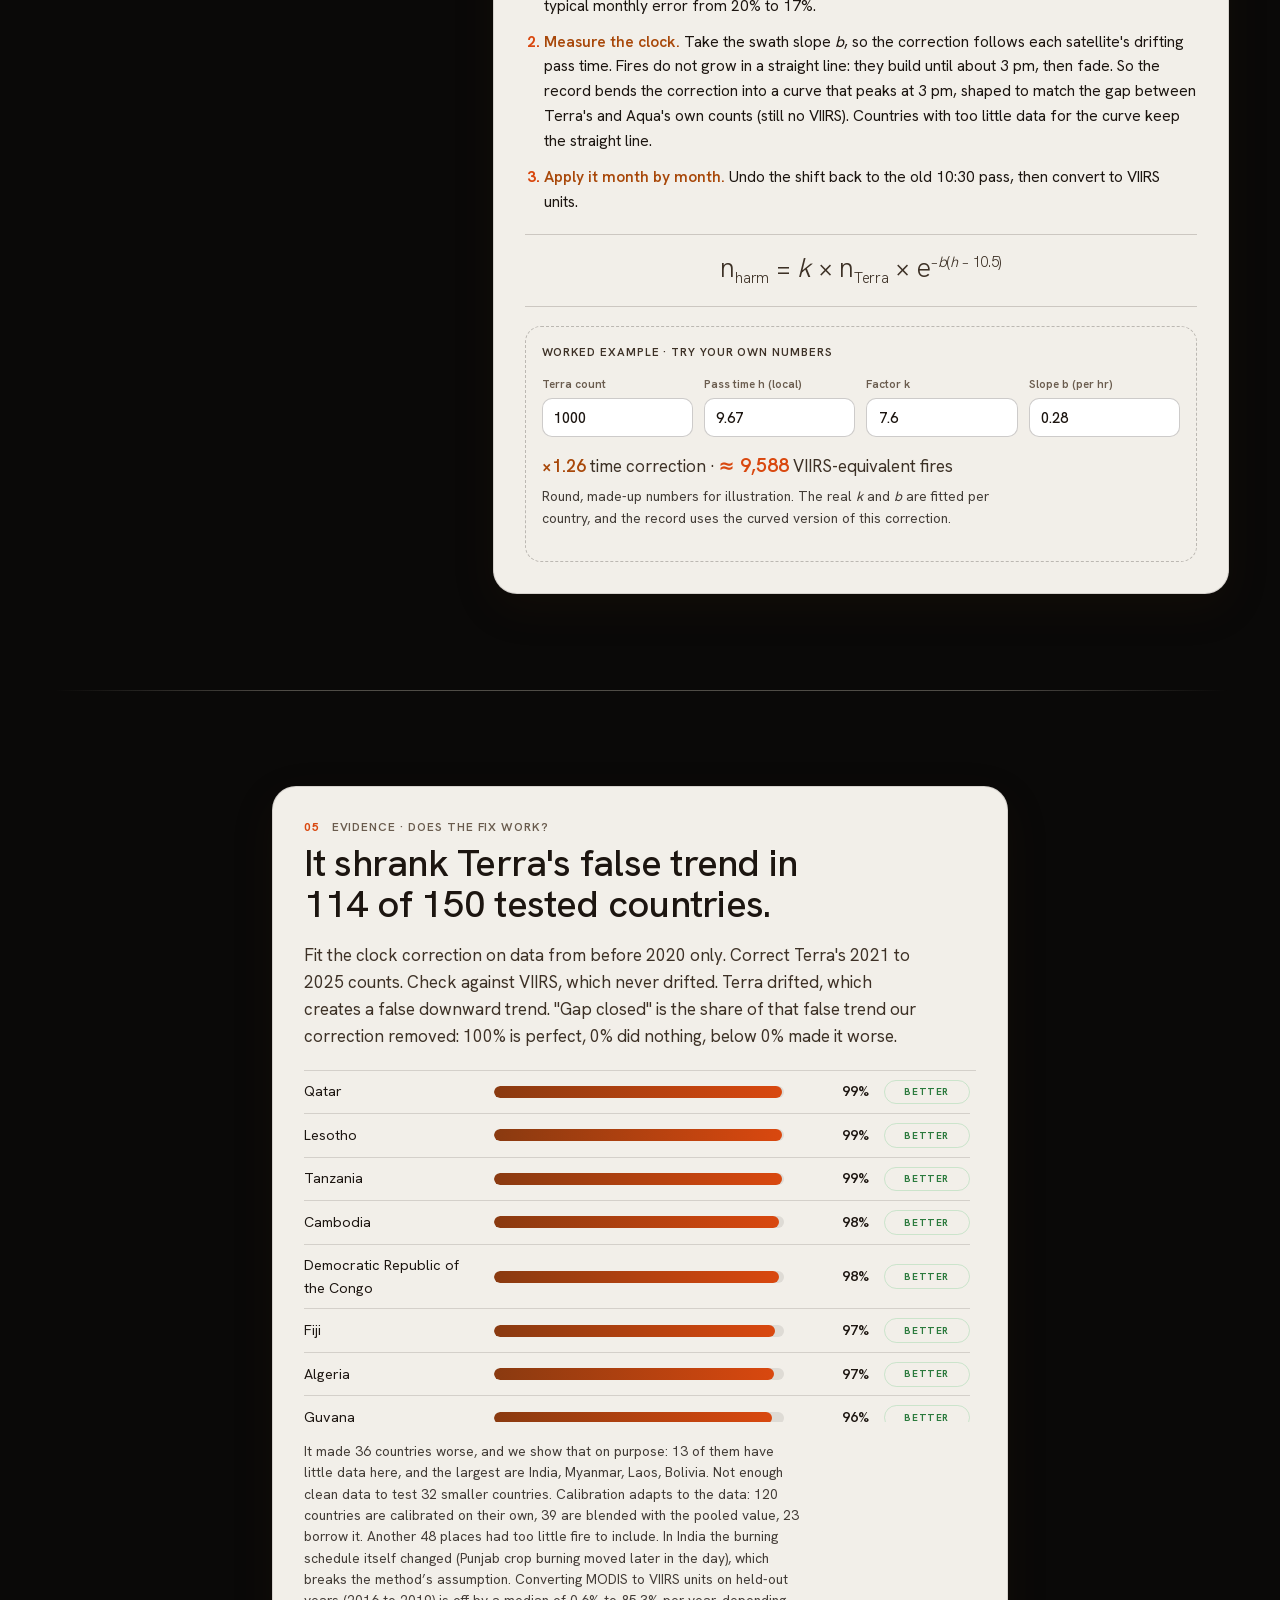
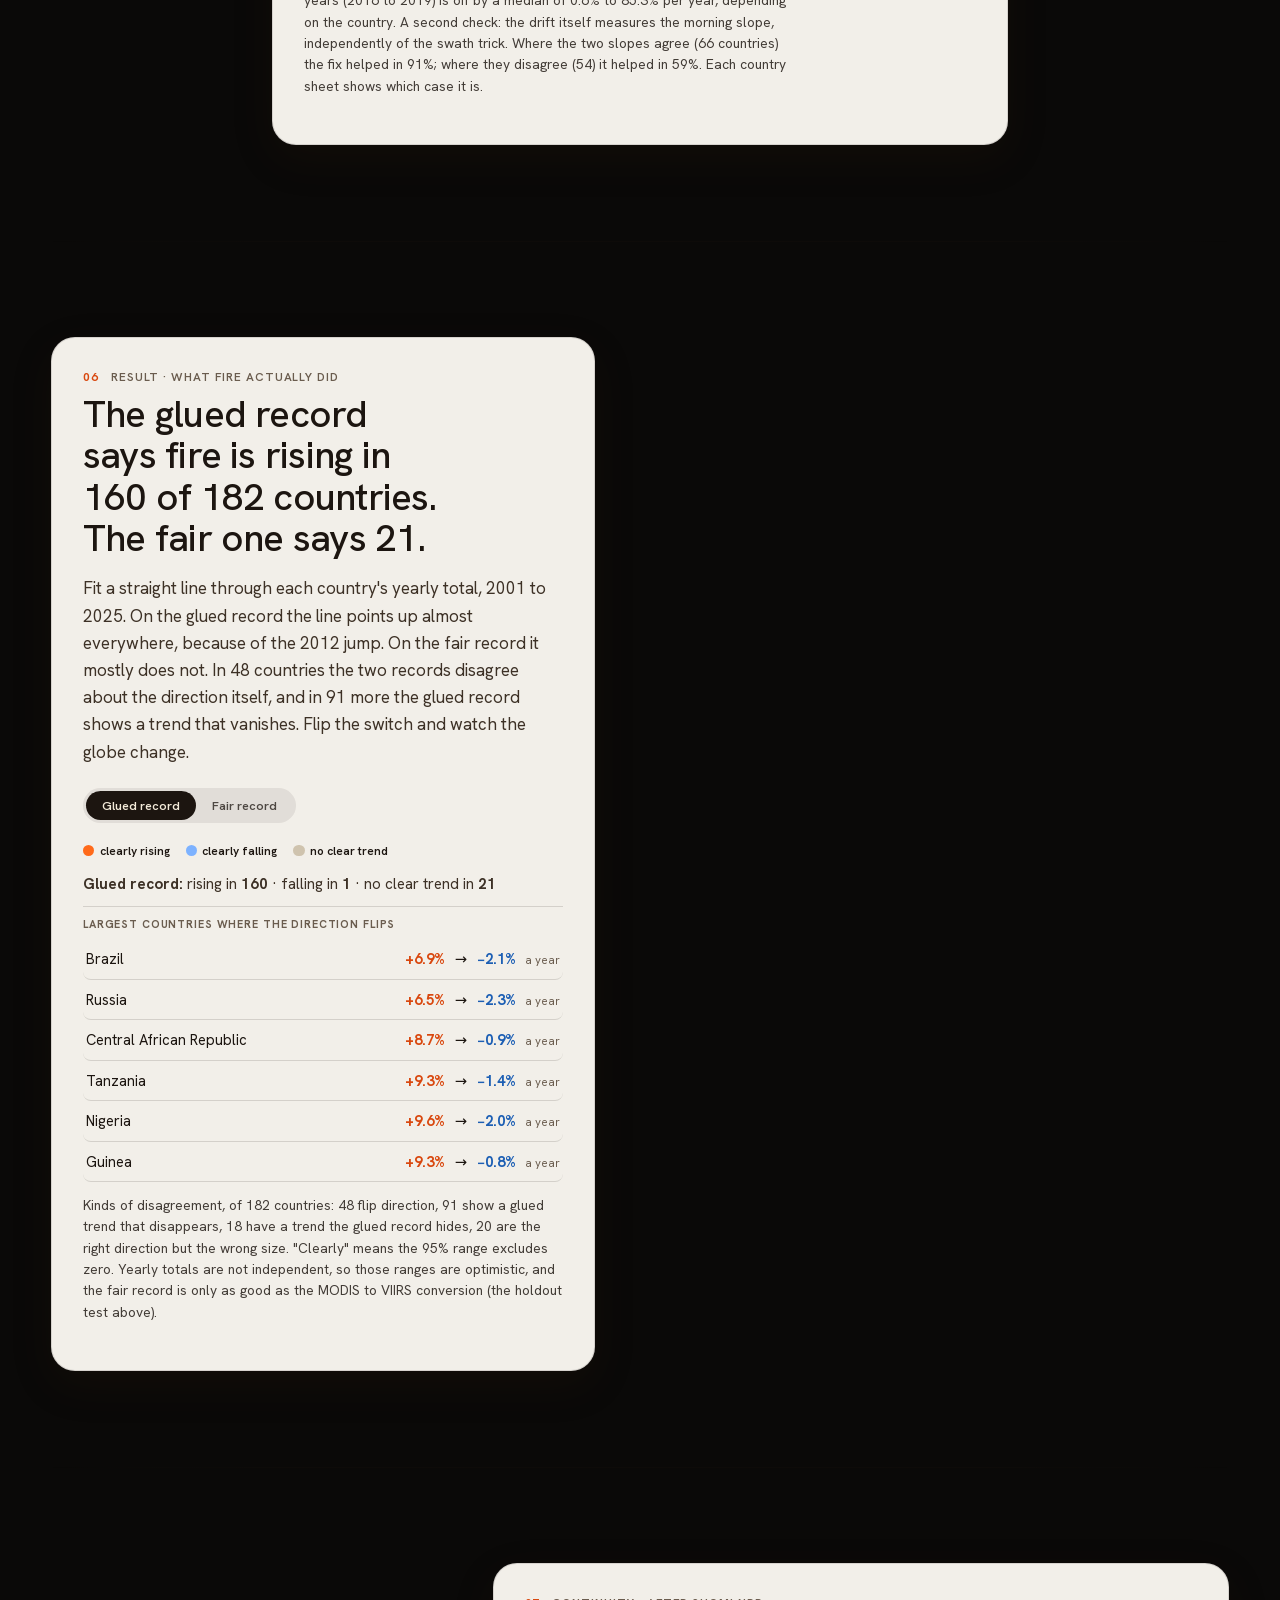
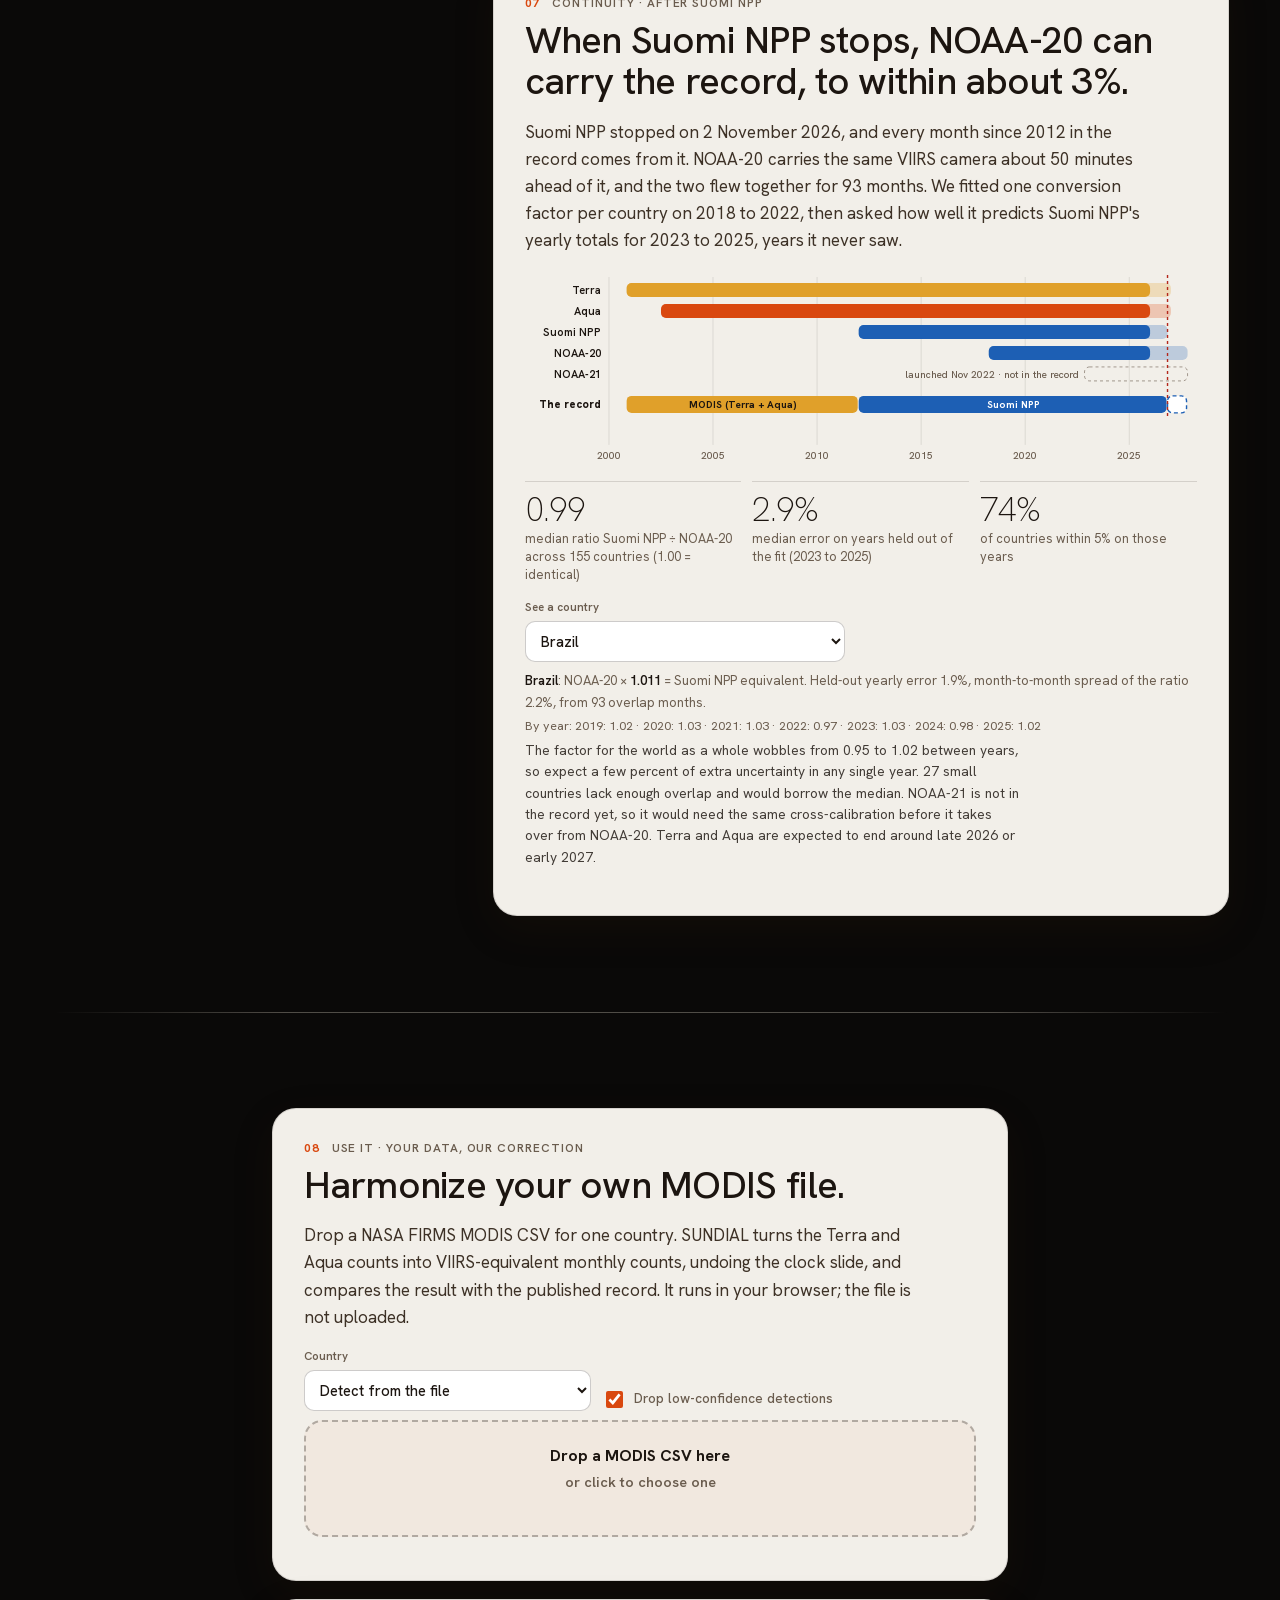
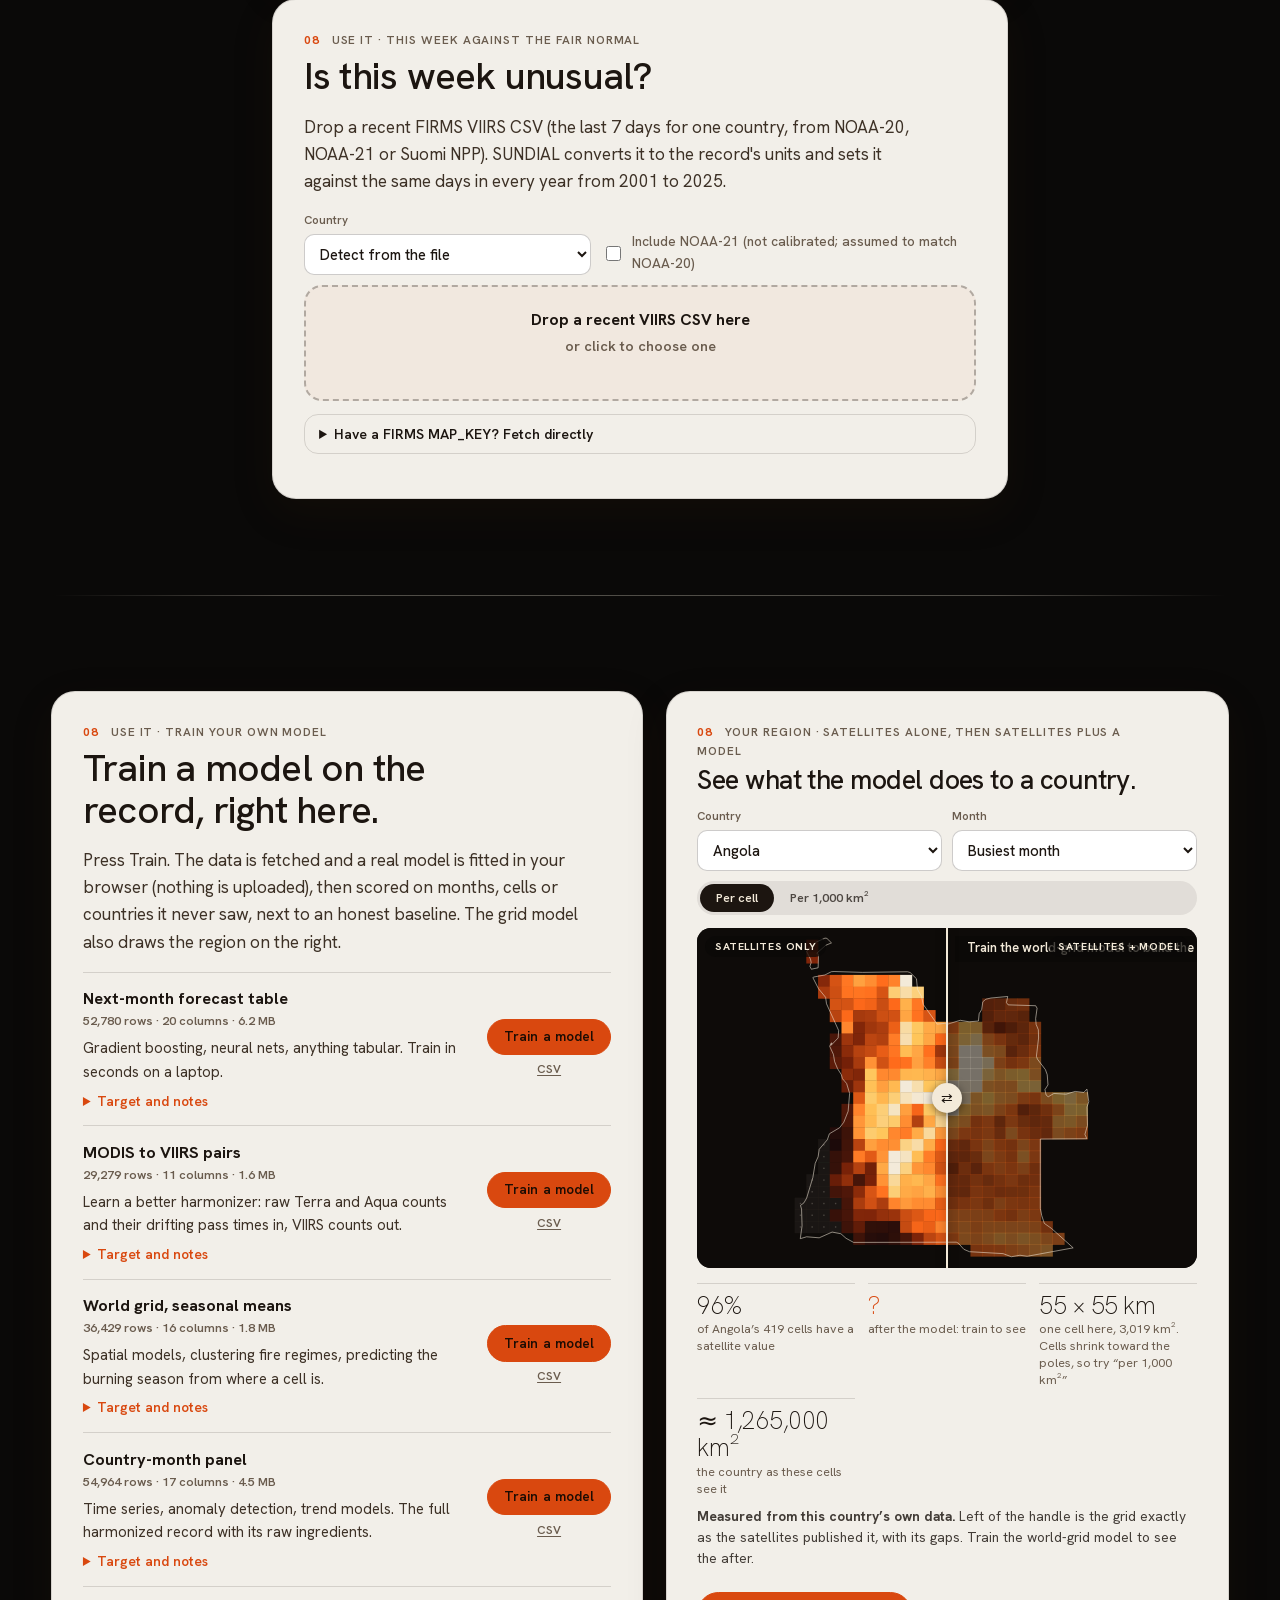
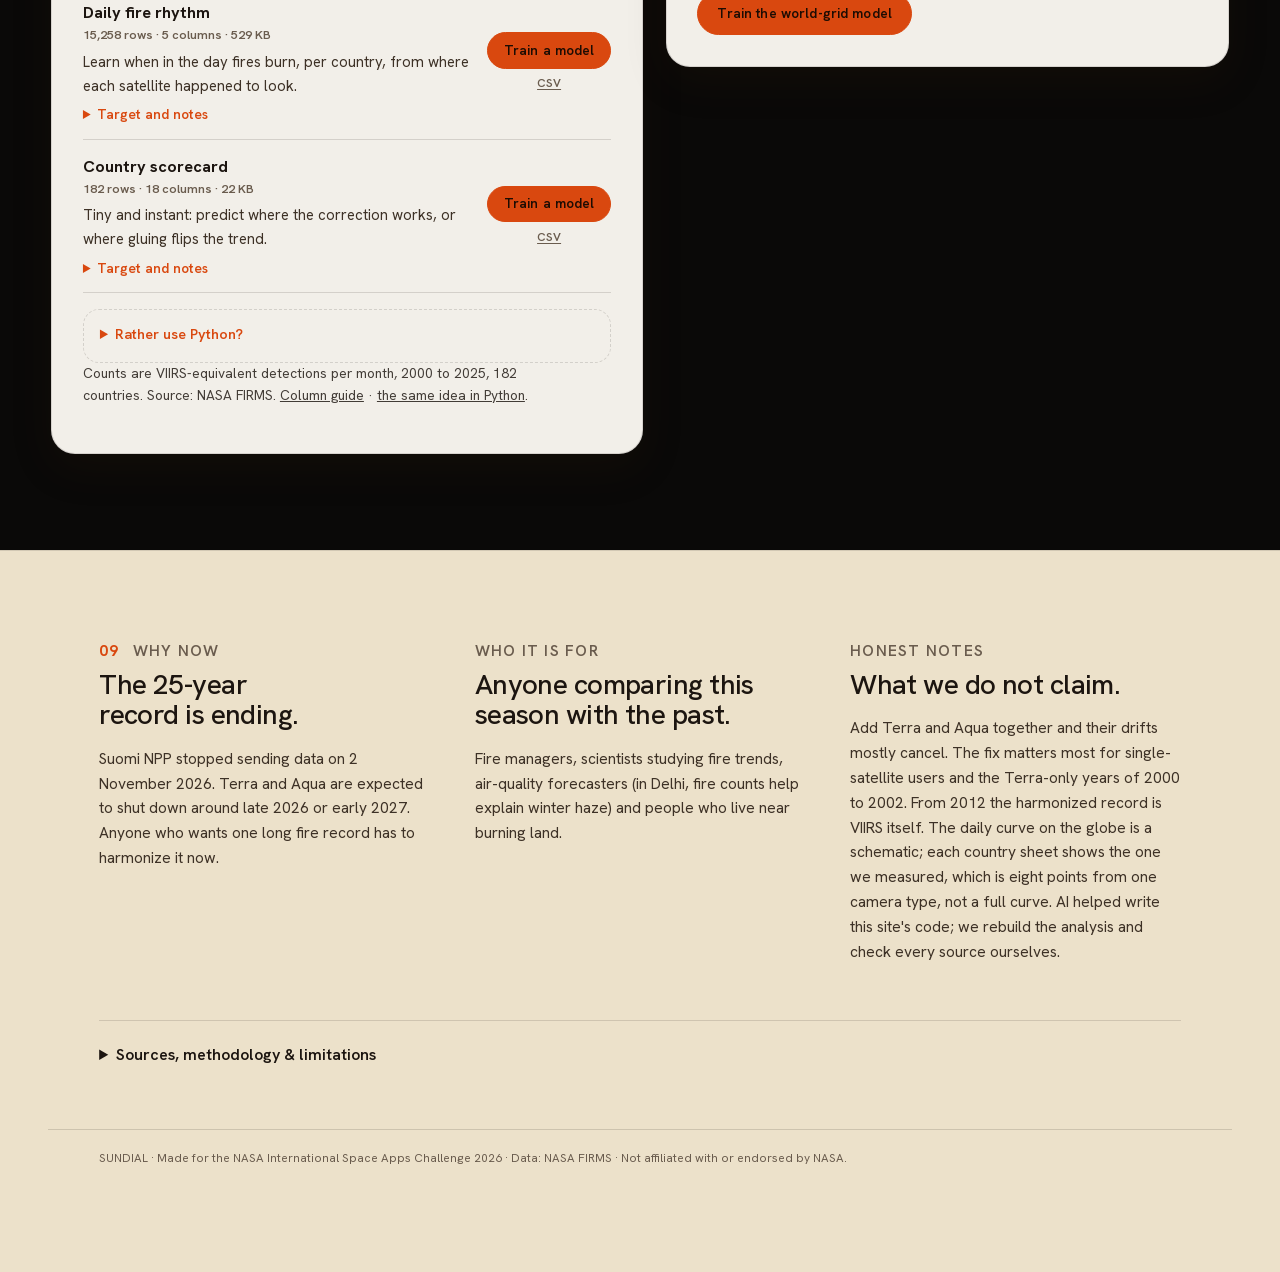
==== commit cd9d3489: "Train buttons that fit a real model in the browser, and a before/after of any region - Each example " ====
--- a/frontend/index.html
+++ b/frontend/index.html
@@ -142,8 +142,8 @@
     </div>
     <div class="card steps">
       <ol>
-        <li><b>Convert the camera.</b> From 2012 to 2019 both sensors fly and the drift has not started. Fit <i>k</i>, "for every fire MODIS saw, VIIRS saw <i>k</i>", per country, season and day or night.</li>
-        <li><b>Measure the clock.</b> Take the swath slope <i>b</i>, so the correction follows each satellite's drifting pass time.</li>
+        <li><b>Convert the camera.</b> From 2012 to 2019 both sensors fly and the drift has not started. Fit <i>k</i>, "for every fire MODIS saw, VIIRS saw <i>k</i>", per country, season and day or night. For the years before VIIRS, a machine learning model (boosted decision trees) refines <i>k</i> month by month from the country, the season, fire sizes and viewing angle. On years it never saw, it cut the typical monthly error from 20% to 17%.</li>
+        <li><b>Measure the clock.</b> Take the swath slope <i>b</i>, so the correction follows each satellite's drifting pass time. Fires do not grow in a straight line: they build until about 3 pm, then fade. So the record bends the correction into a curve that peaks at 3 pm, shaped to match the gap between Terra's and Aqua's own counts (still no VIIRS). Countries with too little data for the curve keep the straight line.</li>
         <li><b>Apply it month by month.</b> Undo the shift back to the old 10:30 pass, then convert to VIIRS units.</li>
       </ol>
       <p class="formula" aria-label="n harmonized equals k times n Terra times e to the minus b times h minus 10.5">
@@ -158,7 +158,7 @@
           <label>Slope b (per hr)<input id="c-b" type="number" value="0.28" min="0" max="1" step="0.01"></label>
         </div>
         <p class="calc-out" aria-live="polite"><span id="c-mult">×1.26</span> time correction · <span id="c-res">≈ 9,600</span> VIIRS-equivalent fires</p>
-        <p class="tiny">Round, made-up numbers for illustration. The real <i>k</i> and <i>b</i> are fitted per country.</p>
+        <p class="tiny">Round, made-up numbers for illustration. The real <i>k</i> and <i>b</i> are fitted per country, and the record uses the curved version of this correction.</p>
       </form>
     </div>
   </div>
@@ -240,18 +240,41 @@
       </details>
       <div class="tool-out" id="wk-out" hidden></div>
     </div>
+  </div>
+</section>
+
+<!-- 10: train a model on the record, and see a region before and after -->
+<section id="train" class="scene split">
+  <div class="col">
     <div class="card tool" id="ds">
       <p class="eyebrow"><b>08</b> Use it · Train your own model</p>
-      <h2>Six small datasets, ready to train on.</h2>
-      <p>Cut from the same harmonized record this site shows, so you can try a model in minutes instead of rebuilding 25 years of NASA detections first. Plain CSV, documented, and nothing in them is simulated.</p>
+      <h2>Train a model on the record, right here.</h2>
+      <p>Press Train. The data is fetched and a real model is fitted in your browser (nothing is uploaded), then scored on months, cells or countries it never saw, next to an honest baseline. The grid model also draws the region on the right.</p>
       <ul class="ds-list" id="ds-list"><li class="tiny">Loading the list…</li></ul>
-      <div class="ds-quick" id="ds-quick" hidden>
+      <details class="ds-quick"><summary>Rather use Python?</summary>
         <div class="ds-quick-head"><b>Five-second start</b><button type="button" class="btn ghost" id="ds-copy">Copy code</button></div>
-        <pre id="ds-code"></pre>
-      </div>
+        <pre id="ds-code"></pre></details>
       <p class="tiny" id="ds-note"></p>
     </div>
   </div>
+  <aside class="card region" id="region" aria-label="A region, before and after">
+    <p class="eyebrow"><b>08</b> Your region · satellites alone, then satellites plus a model</p>
+    <h2>See what the model does to a country.</h2>
+    <div class="rg-pick">
+      <label>Country<select id="rg-country"></select></label>
+      <label>Month<select id="rg-month"></select></label>
+      <div class="seg" id="rg-unit" role="group" aria-label="Unit"><button type="button" data-u="cell" class="on">Per cell</button><button type="button" data-u="area">Per 1,000 km²</button></div>
+    </div>
+    <div class="rg-ba" id="rg-ba">
+      <canvas id="rg-canvas" role="img" aria-label="Map of the chosen country as 0.5 degree cells. Left of the handle: satellites only. Right: satellites plus the trained model."></canvas>
+      <span class="lab l">Satellites only</span><span class="lab r">Satellites + model</span>
+      <button type="button" class="rg-handle" id="rg-handle" role="slider" aria-label="Drag to compare before and after" aria-valuemin="0" aria-valuemax="100" aria-valuenow="50"><i></i></button>
+      <div class="rg-tip" id="rg-tip" hidden></div>
+    </div>
+    <div class="rg-stats" id="rg-stats"></div>
+    <p class="tiny" id="rg-note"></p>
+    <button type="button" class="btn" id="rg-train">Train the world-grid model</button>
+  </aside>
 </section>
 
 </main>
@@ -262,7 +285,7 @@
   <a href="#cameras" data-for="cameras" data-scenes="cameras clock drift" title="The problem, in three parts"><i class="pip" aria-hidden="true"></i><svg class="ico" viewBox="0 0 24 24" aria-hidden="true"><circle cx="12" cy="12" r="8.5"/><path d="M12 12 17 6.5M12 6v1.5M18 12h-1.5M6 12h1.5"/></svg><span class="lab">Problem</span></a>
   <a href="#swath" data-for="swath" data-scenes="swath" title="The method"><i class="pip" aria-hidden="true"></i><svg class="ico" viewBox="0 0 24 24" aria-hidden="true"><path d="M3 17c4-9 14-9 18 0M3 17h18"/><circle cx="8" cy="12" r="1.2"/><circle cx="16" cy="12" r="1.2"/></svg><span class="lab">Method</span></a>
   <a href="#evidence" data-for="evidence" data-scenes="evidence trend continuity" title="Does it work, and what fire did"><i class="pip" aria-hidden="true"></i><svg class="ico" viewBox="0 0 24 24" aria-hidden="true"><path d="M4 19V9M10 19V5M16 19v-7M22 19H2"/></svg><span class="lab">Evidence</span></a>
-  <a href="#tools" data-for="tools" data-scenes="tools" title="Use it on your own data"><i class="pip" aria-hidden="true"></i><svg class="ico" viewBox="0 0 24 24" aria-hidden="true"><path d="M12 4v11M7 11l5 5 5-5M5 20h14"/></svg><span class="lab">Use it</span></a>
+  <a href="#tools" data-for="tools" data-scenes="tools train" title="Use it on your own data"><i class="pip" aria-hidden="true"></i><svg class="ico" viewBox="0 0 24 24" aria-hidden="true"><path d="M12 4v11M7 11l5 5 5-5M5 20h14"/></svg><span class="lab">Use it</span></a>
 </nav>
 
 <div id="sheet" class="sheet" role="dialog" aria-modal="true" aria-hidden="true" aria-labelledby="sheet-name">
--- a/frontend/styles.css
+++ b/frontend/styles.css
@@ -645,3 +645,69 @@
 .hero { height: 169vh; height: 169svh; overflow: clip; }
 .hero-pin { position: sticky; top: 0; width: 100%; height: 100vh; height: 100svh; }
 body:not(.loading) #title { transition: opacity 0.8s; }
+
+/* =====================================================================================================
+   TRAIN BUTTONS, RESULTS, AND THE REGION BEFORE / AFTER
+   ===================================================================================================== */
+.scene.split { display: grid; grid-template-columns: minmax(0, 37rem) minmax(0, 1fr); gap: 1.4rem; align-items: start; }
+.scene.split .col { width: 100%; }
+.region { pointer-events: auto; position: sticky; top: 5vh; align-self: start; min-width: 0; }
+.region h2 { font-size: clamp(1.4rem, 2.1vw, 1.85rem); margin: 0.3rem 0 0.8rem; }
+@media (max-width: 1000px) { .scene.split { grid-template-columns: minmax(0, 1fr); } .region { position: static; } }
+
+.ds-actions { display: flex; flex-direction: column; align-items: center; gap: 0.35rem; }
+.ds-actions .btn { white-space: nowrap; }
+.ds-csv { font-size: 0.74rem; font-weight: 600; color: var(--dim); text-decoration: underline; text-underline-offset: 2px; }
+.ds-csv:hover { color: var(--ember); }
+.ds-result { grid-column: 1 / -1; margin-top: 0.4rem; padding: 0.8rem 1rem 0.9rem; border-radius: 14px; background: rgba(28, 21, 16, 0.045); border: 1px solid var(--line); }
+.ds-result[hidden] { display: none; }
+.ds-prog { position: relative; height: 1.9rem; border-radius: 99px; background: rgba(28, 21, 16, 0.1); overflow: hidden; }
+.ds-prog i { position: absolute; inset: 0 auto 0 0; width: 0; background: var(--ember); opacity: 0.85; transition: width 0.25s; }
+.ds-prog span { position: relative; padding: 0 0.9rem; font: 600 0.78rem/1.9rem var(--sans); color: #1c1510; }
+.ds-metrics > div { display: grid; grid-template-columns: minmax(7rem, 12rem) minmax(0, 1fr) 4.2rem; gap: 0.7rem; align-items: center; padding: 0.28rem 0; font-size: 0.84rem; }
+.ds-metrics .b { position: relative; height: 10px; border-radius: 6px; background: rgba(28, 21, 16, 0.1); }
+.ds-metrics .b i { position: absolute; inset: 0 auto 0 0; border-radius: 6px; background: #9a8d7a; }
+.ds-metrics .you { font-weight: 700; } .ds-metrics .you .b i { background: var(--ember); }
+.ds-metrics > div > b { text-align: right; font-variant-numeric: tabular-nums; }
+.ds-unit { margin: 0.35rem 0; font-size: 0.78rem; color: var(--dim); }
+.ds-verdict { margin: 0.3rem 0; font-size: 0.86rem; font-weight: 600; color: var(--ok); }
+.ds-verdict.warn { color: #a8480a; }
+.ds-fact { font-size: 0.86rem; margin: 0.5rem 0; }
+.ds-fig { margin: 0.6rem 0 0.3rem; }
+.ds-fig svg { width: 100%; height: auto; display: block; }
+.ds-fig .grid { stroke: var(--line); } .ds-fig text { font: 500 10px var(--sans); fill: var(--dim); }
+.ds-fig .act { fill: none; stroke: #1c1510; stroke-width: 1.6; } .ds-fig .mod { fill: none; stroke: var(--ember); stroke-width: 1.9; }
+.ds-fig .base { fill: none; stroke: #9a8d7a; stroke-width: 1.3; stroke-dasharray: 4 3; } .ds-fig .test { fill: rgba(255, 106, 26, 0.08); } .ds-fig .pt { fill: #1c1510; } .ds-fig .tl { fill: var(--ember); font-weight: 700; }
+.ds-fig figcaption { font-size: 0.76rem; color: var(--dim); }
+.k { display: inline-block; width: 14px; height: 3px; margin: 0 0.3rem 2px 0.7rem; vertical-align: middle; } .k:first-child { margin-left: 0; }
+.k.act { background: #1c1510; } .k.mod { background: var(--ember); } .k.base { background: #9a8d7a; }
+details.ds-quick { margin-top: 0.8rem; } details.ds-quick > summary { cursor: pointer; font-weight: 600; font-size: 0.9rem; color: var(--ember); }
+details.ds-quick .ds-quick-head { margin-top: 0.6rem; }
+@media (max-width: 640px) { .ds-actions { flex-direction: row; justify-self: start; } .ds-metrics > div { grid-template-columns: 6rem minmax(0, 1fr) 3.6rem; } }
+
+/* the region: a map you can wipe between "satellites only" and "satellites plus model" */
+.rg-pick { display: grid; grid-template-columns: 1fr 1fr; gap: 0.6rem; margin: 0.4rem 0 0.8rem; align-items: end; }
+.rg-pick .seg { grid-column: 1 / -1; margin: 0; }
+.rg-ba { position: relative; width: 100%; border-radius: 14px; overflow: hidden; background: rgb(14, 11, 9); touch-action: pan-y; cursor: ew-resize; user-select: none; -webkit-user-select: none; min-height: 160px; }
+.rg-ba canvas { display: block; width: 100%; }
+.rg-ba .lab { position: absolute; top: 0.5rem; padding: 0.2rem 0.6rem; border-radius: 99px; font: 700 0.66rem var(--sans); letter-spacing: 0.06em; text-transform: uppercase; background: rgba(10, 9, 8, 0.74); color: #f3ead9; pointer-events: none; }
+.rg-ba .lab.l { left: 0.5rem; } .rg-ba .lab.r { right: 0.5rem; }
+.rg-handle { position: absolute; top: 0; bottom: 0; width: 30px; margin-left: -15px; padding: 0; border: 0; background: transparent; cursor: ew-resize; }
+.rg-handle i { position: absolute; left: 14px; top: 0; bottom: 0; width: 2px; background: #f3ead9; box-shadow: 0 0 10px rgba(0, 0, 0, 0.6); }
+.rg-handle::after { content: "⇄"; position: absolute; top: 50%; left: 50%; transform: translate(-50%, -50%); width: 30px; height: 30px; border-radius: 50%; display: grid; place-items: center; background: #f3ead9; color: #1c1510; font-size: 0.9rem; box-shadow: 0 2px 10px rgba(0, 0, 0, 0.5); }
+.rg-handle:focus-visible::after { outline: 2px solid var(--sun); outline-offset: 2px; }
+.rg-tip { position: absolute; z-index: 3; pointer-events: none; padding: 0.35rem 0.6rem; border-radius: 10px; background: rgba(10, 9, 8, 0.92); color: #f3ead9; font: 600 0.78rem var(--sans); white-space: nowrap; }
+.rg-tip small { display: block; font-weight: 500; font-size: 0.68rem; opacity: 0.75; }
+.rg-stats { display: grid; grid-template-columns: repeat(auto-fit, minmax(9.5rem, 1fr)); gap: 0.6rem 0.8rem; margin: 0.9rem 0 0.5rem; }
+.rg-stats > div { border-top: 1px solid var(--line); padding-top: 0.5rem; }
+.rg-stats b { display: block; font: 200 1.55rem/1.1 var(--sans); letter-spacing: -0.02em; }
+.rg-stats span { display: block; margin-top: 0.15rem; font-size: 0.78rem; line-height: 1.35; color: var(--dim); }
+.rg-stats .after b { color: var(--ember); }
+.region .btn { margin-top: 0.4rem; }
+
+/* inside a country: the Train button and its chart */
+.dl .btn.train { background: var(--ember); color: #1c0c03; border-color: var(--ember); }
+.sh-train { margin: 0.4rem 0 0.8rem; }
+.sh-train .ds-prog { background: rgba(255, 255, 255, 0.15); } .sh-train .ds-prog span { color: #fff; }
+.gcard .ds-fig .act { stroke: #fff; } .gcard .ds-fig .pt { fill: #fff; } .gcard .ds-fig .base { stroke: #b9ab97; } .gcard .ds-fig text { fill: #d8cdbb; } .gcard .ds-fig .grid { stroke: rgba(255, 255, 255, 0.14); }
+.gcard .k.act { background: #fff; } .gcard .ds-fig figcaption { color: #d8cdbb; } .gcard .ds-verdict.warn { color: #ffb08a; } .gcard .ds-fact { color: #fff; }
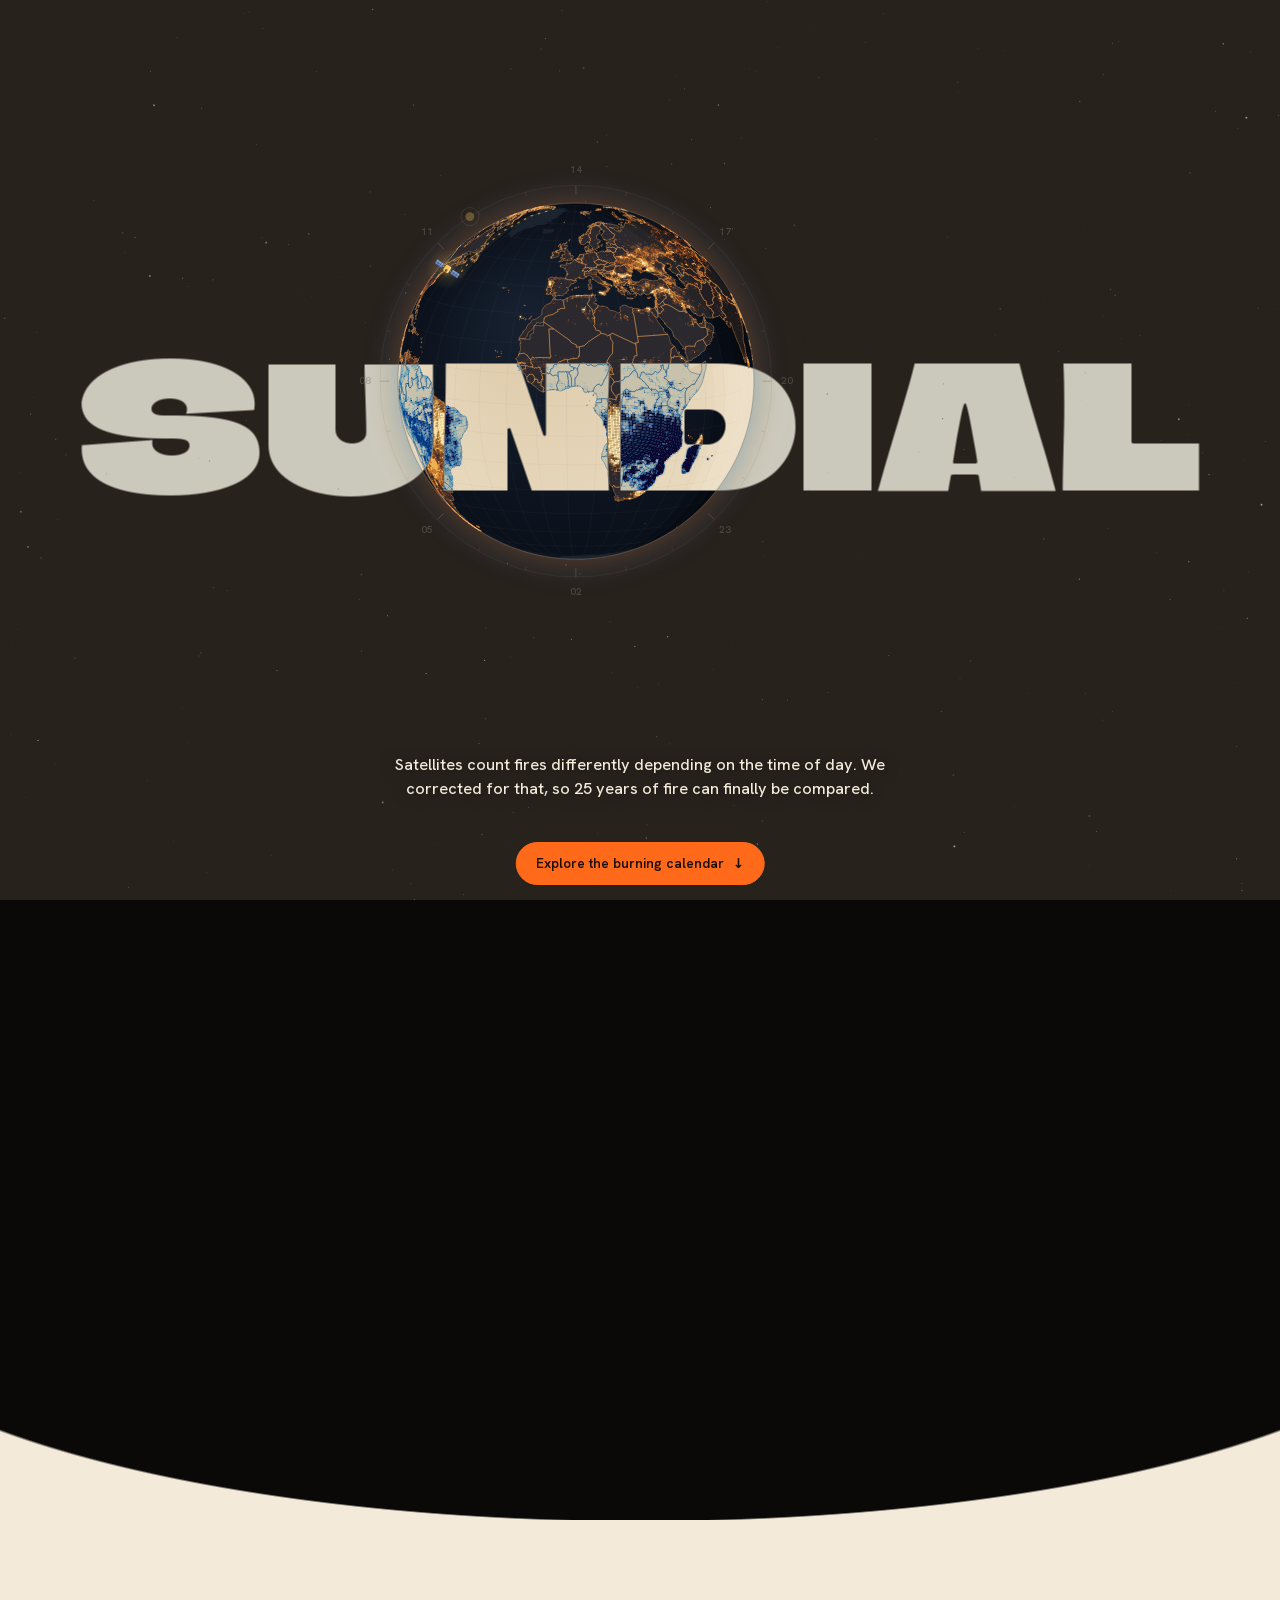
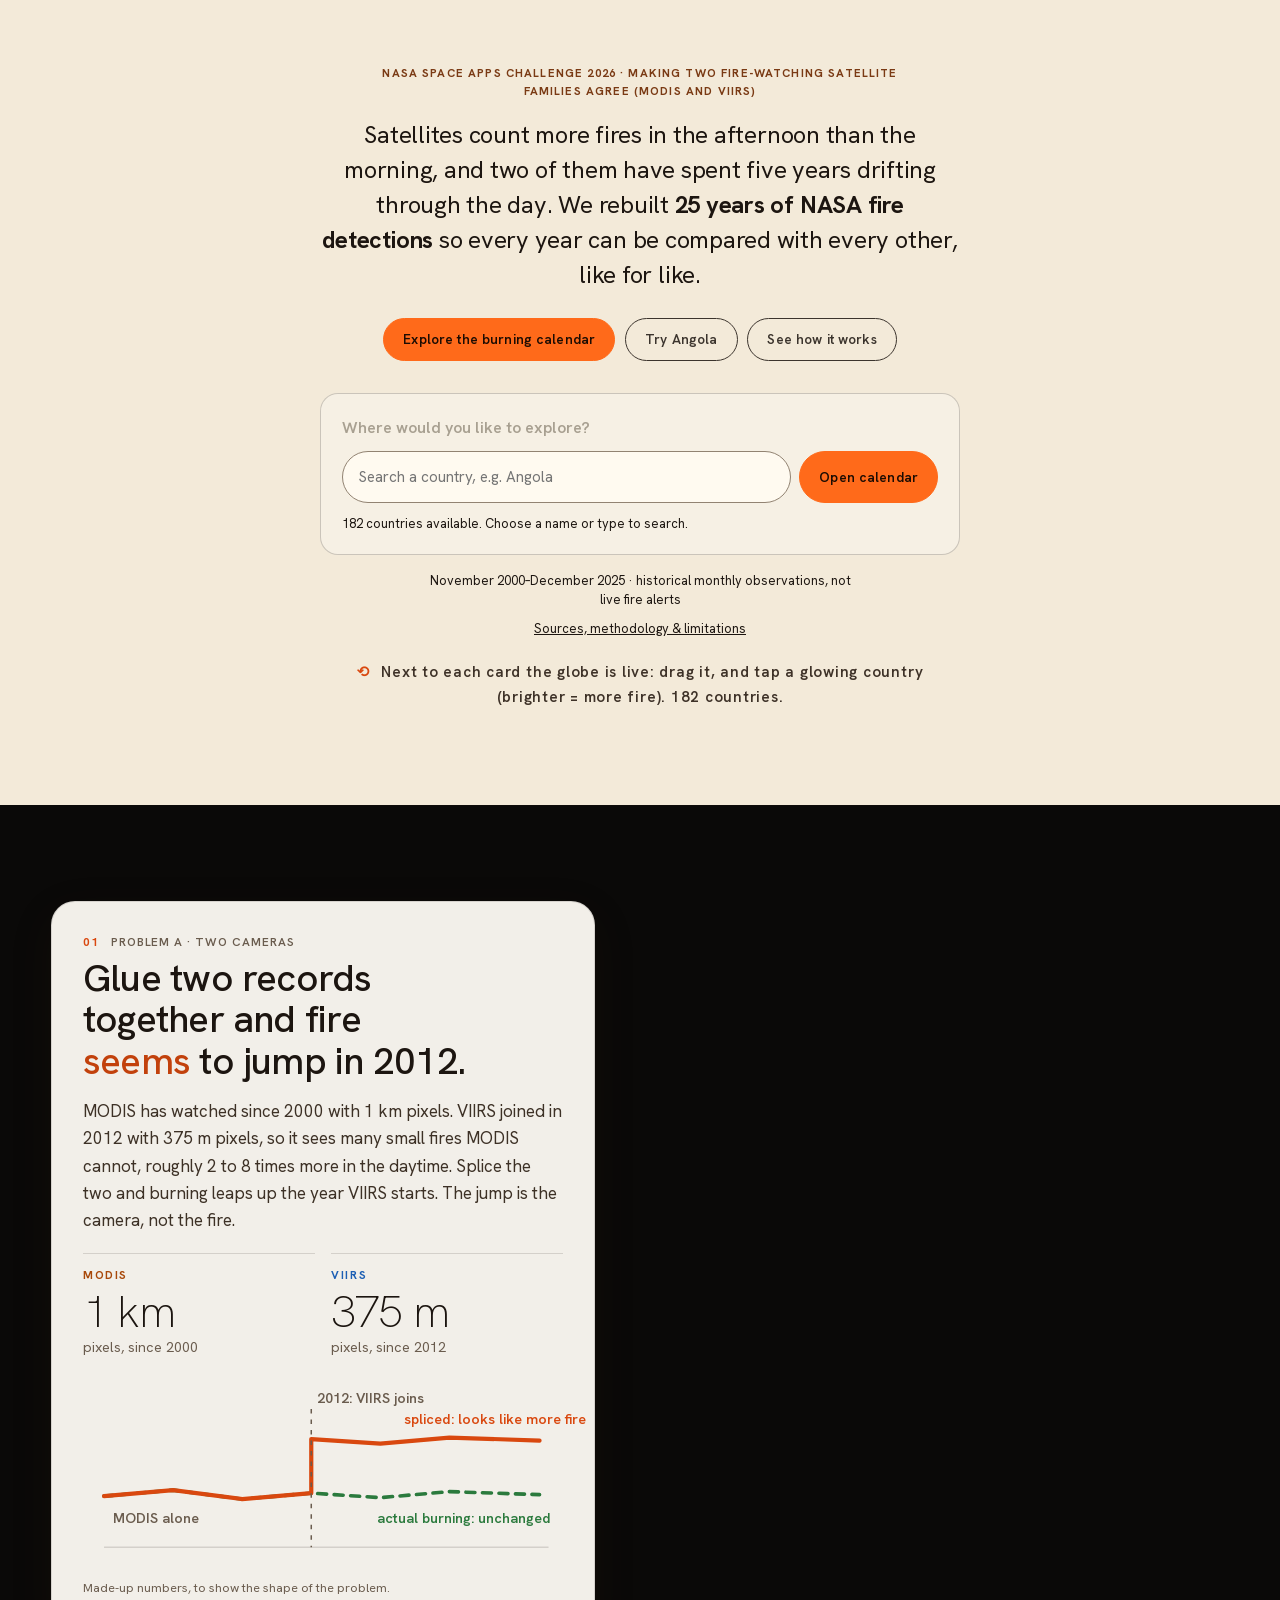
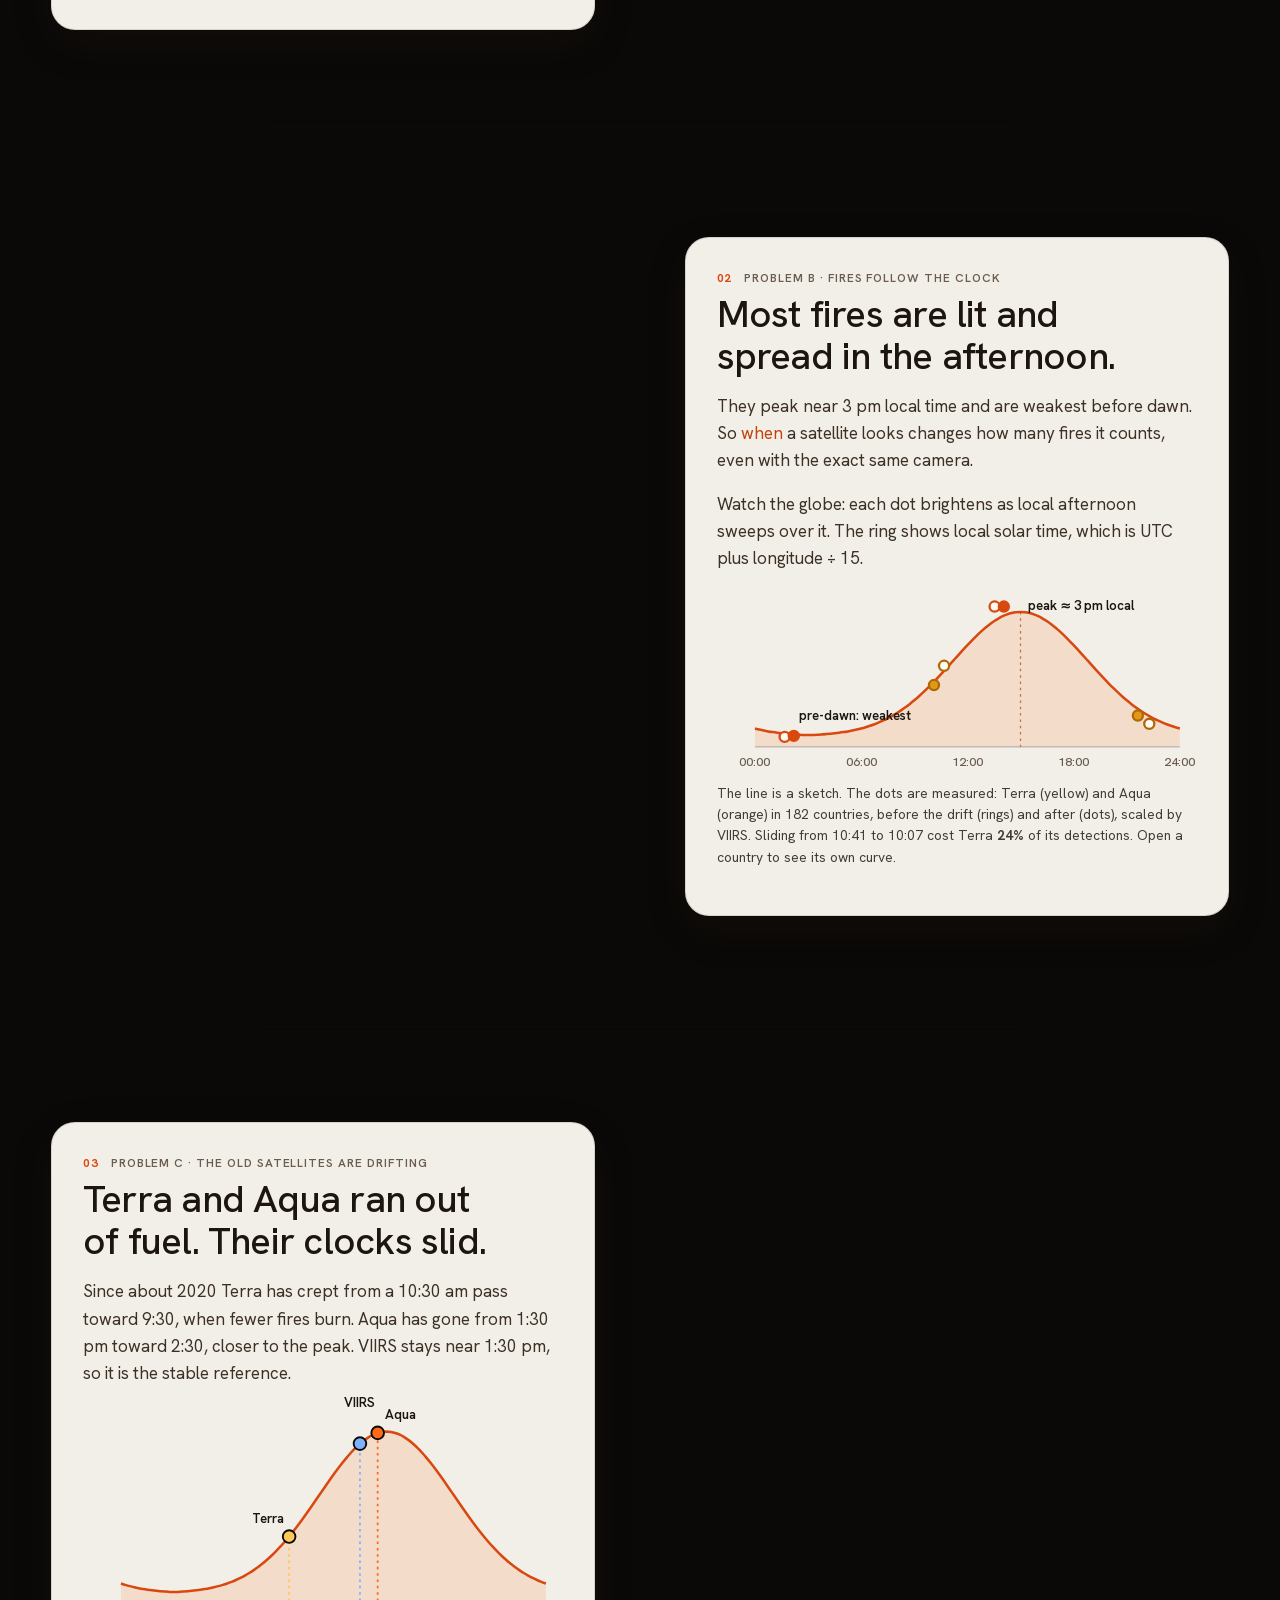
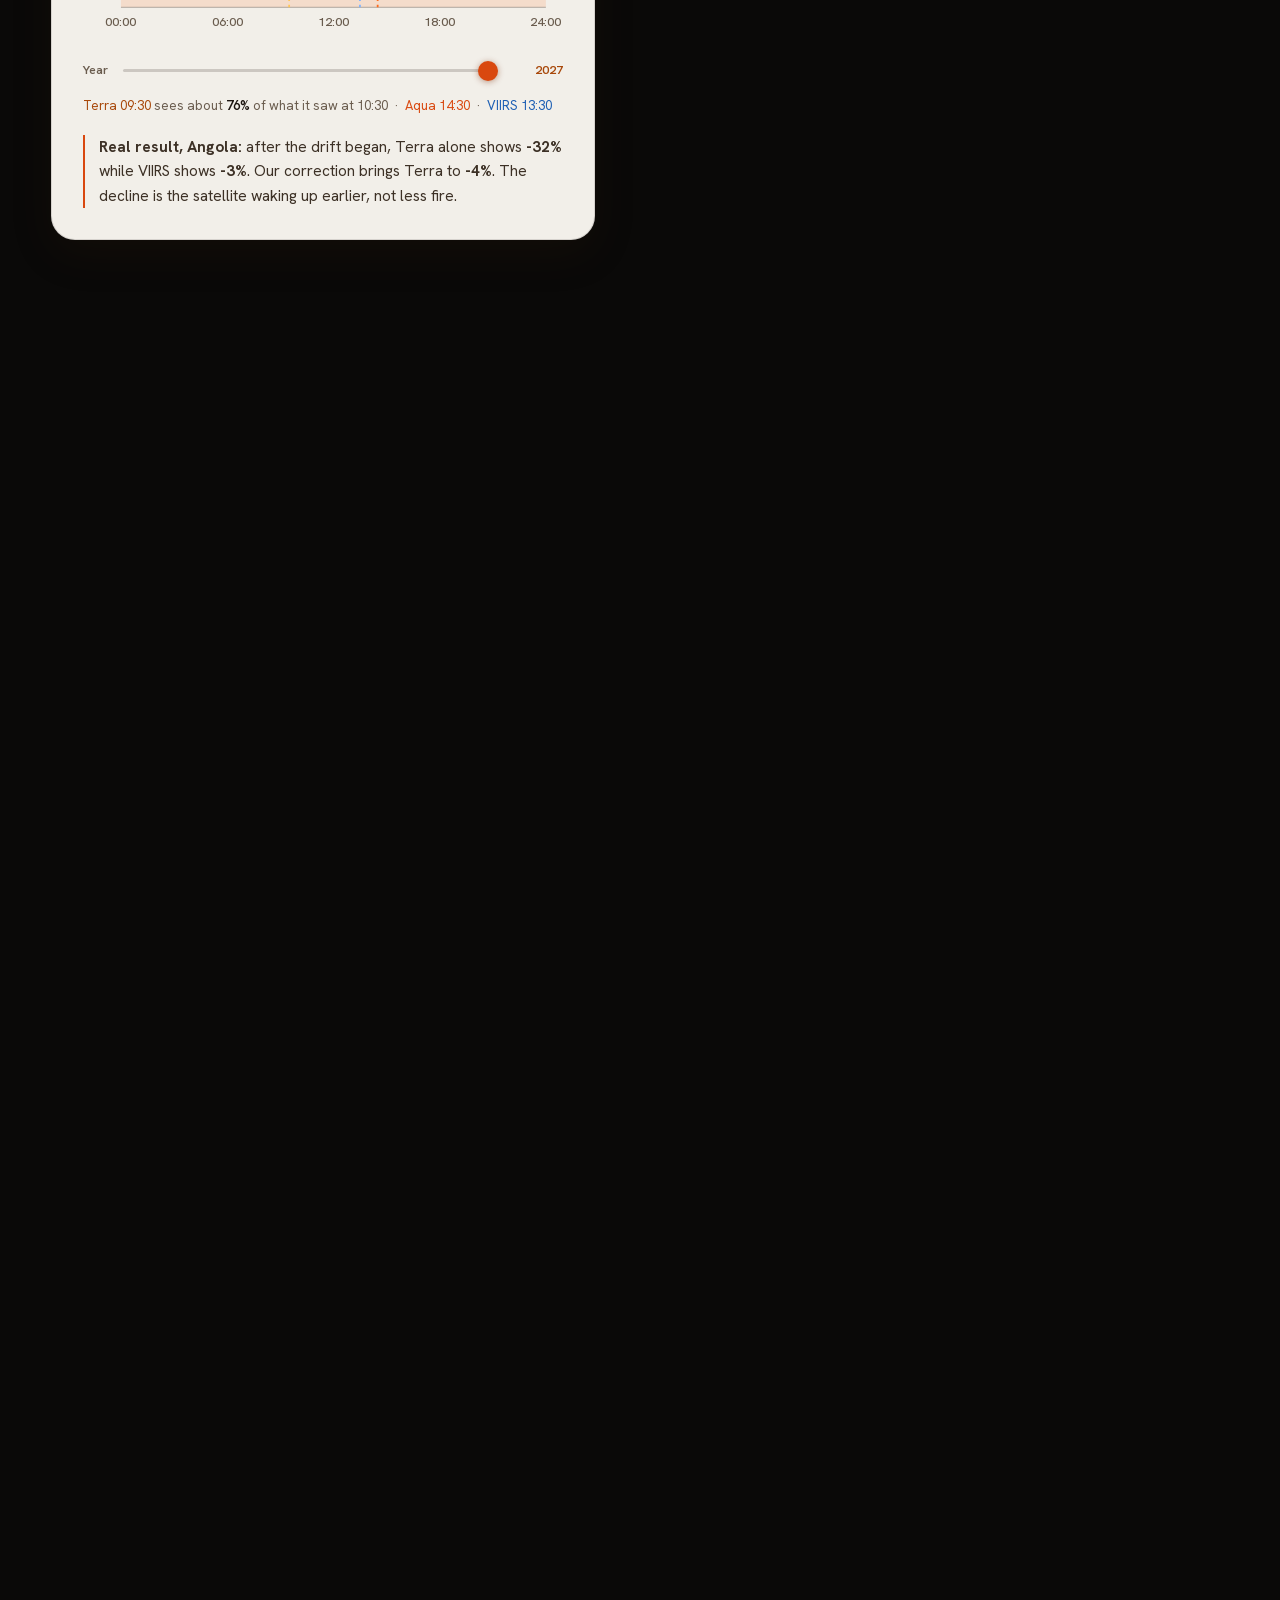
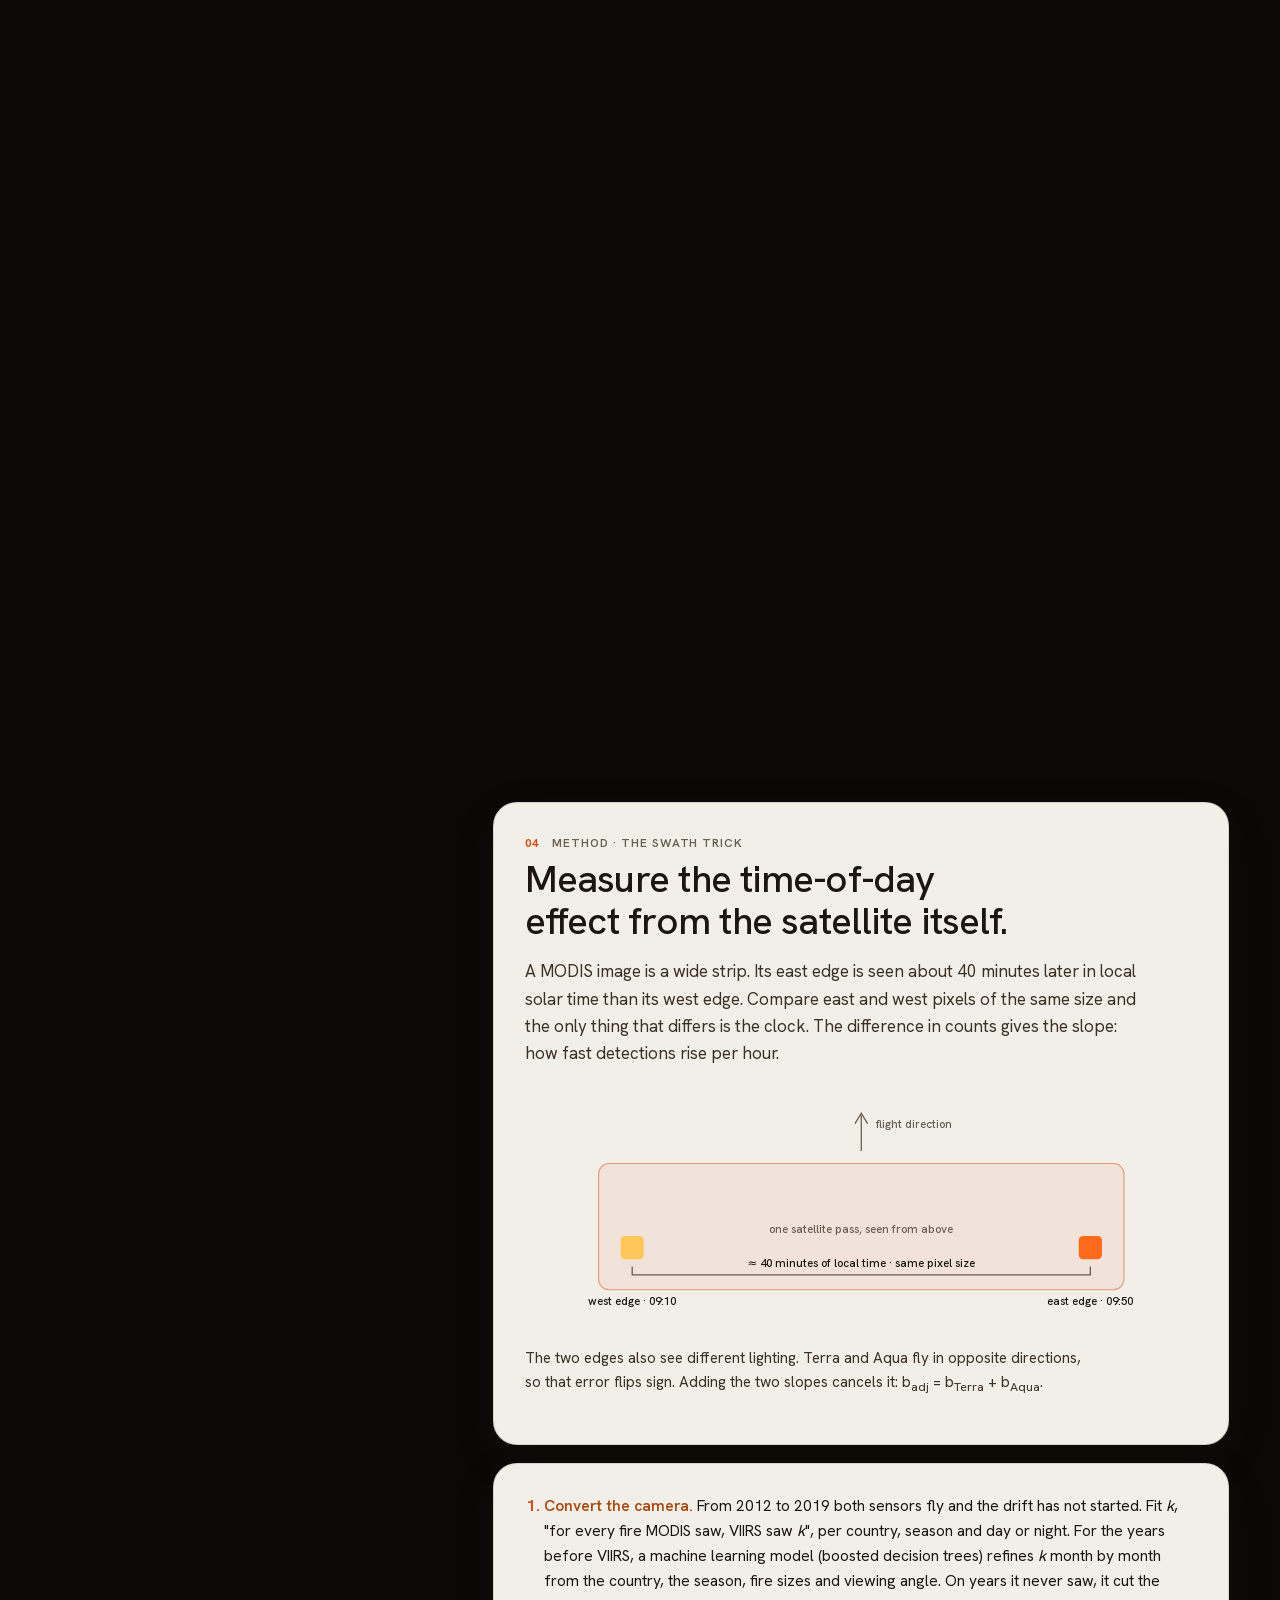
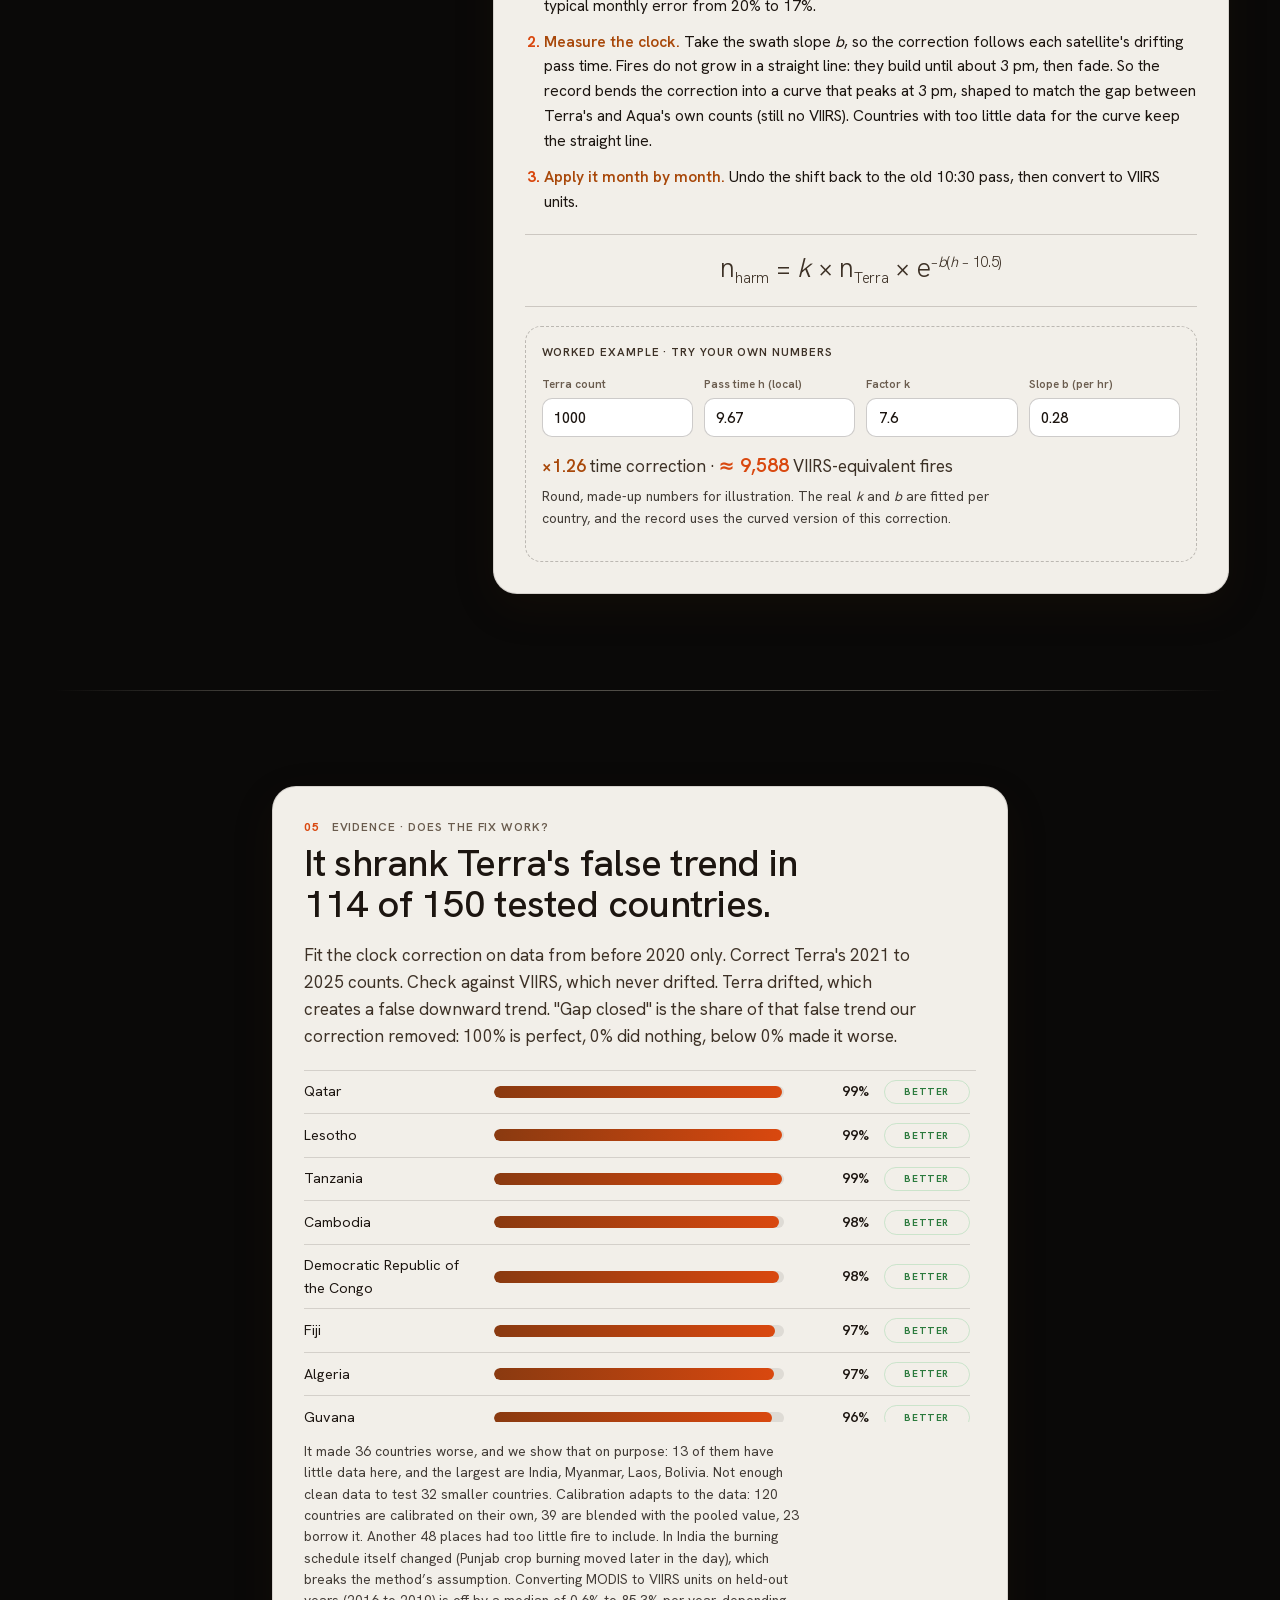
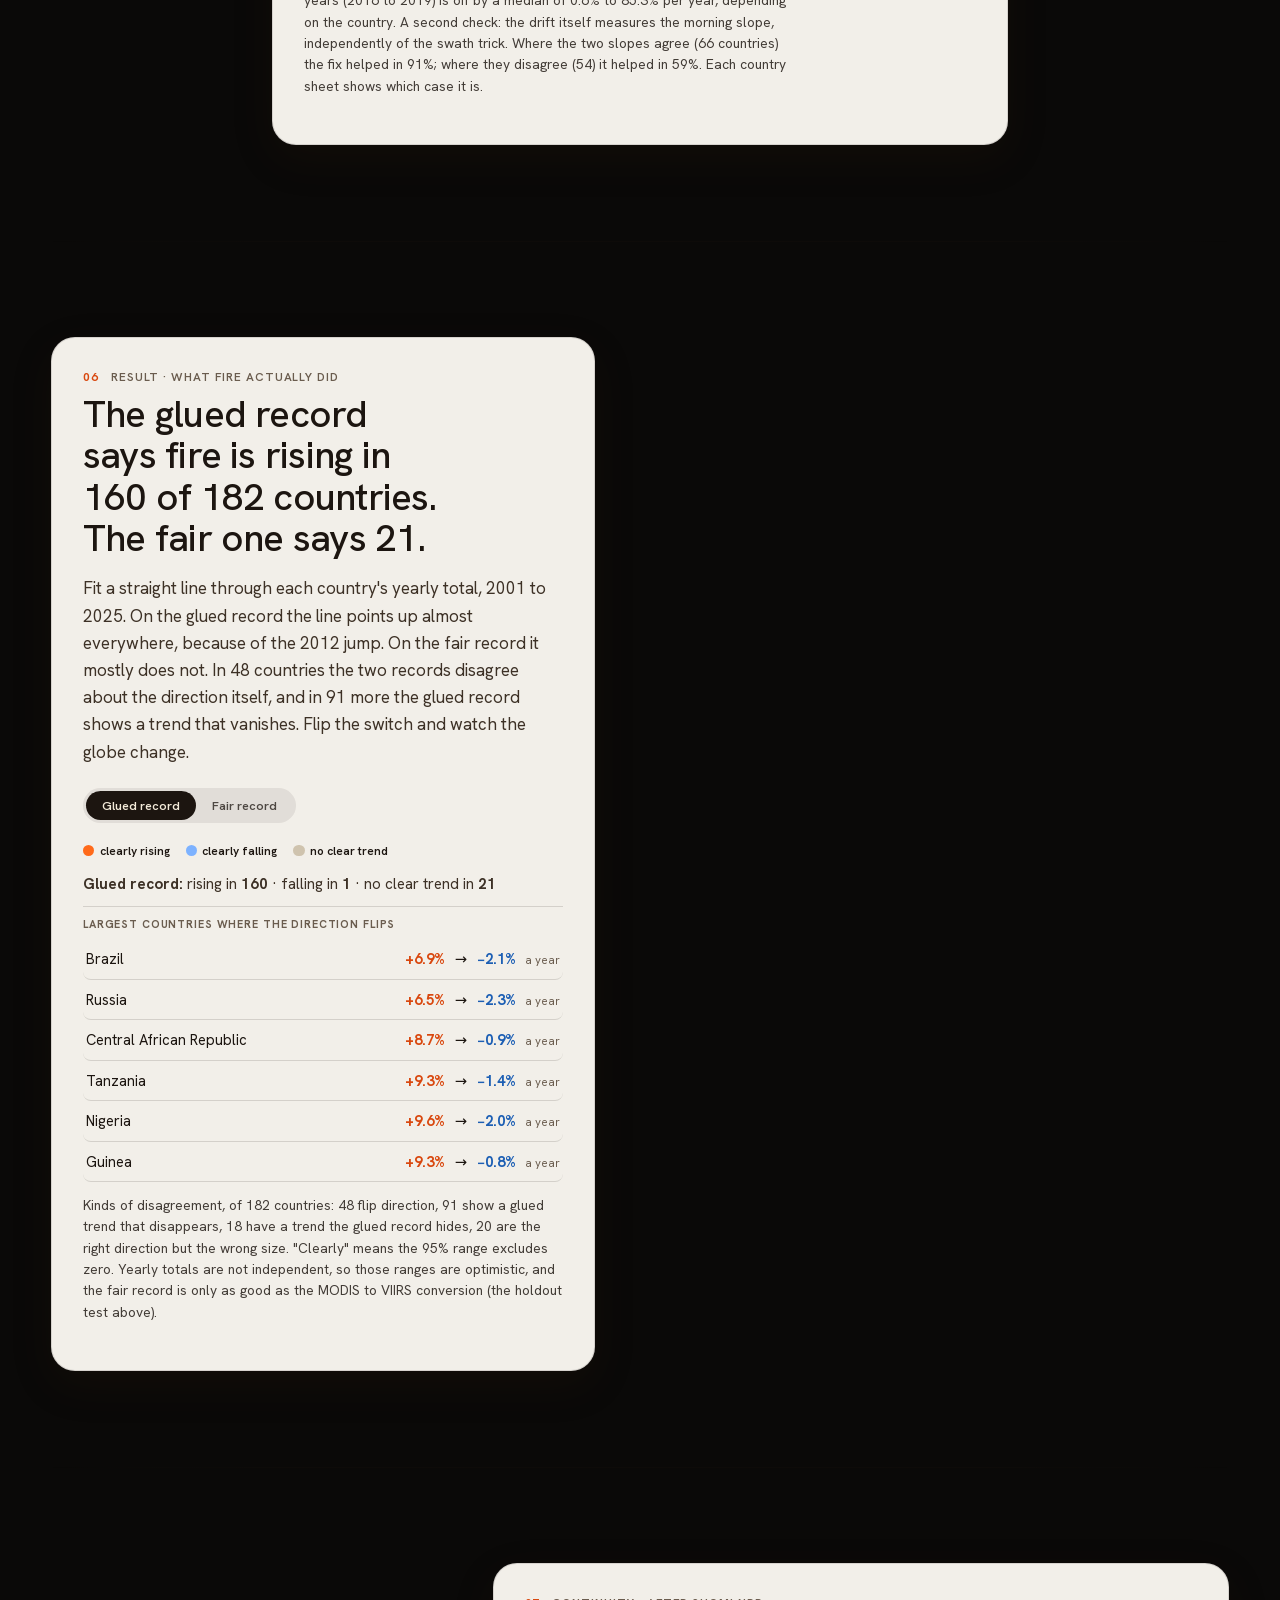
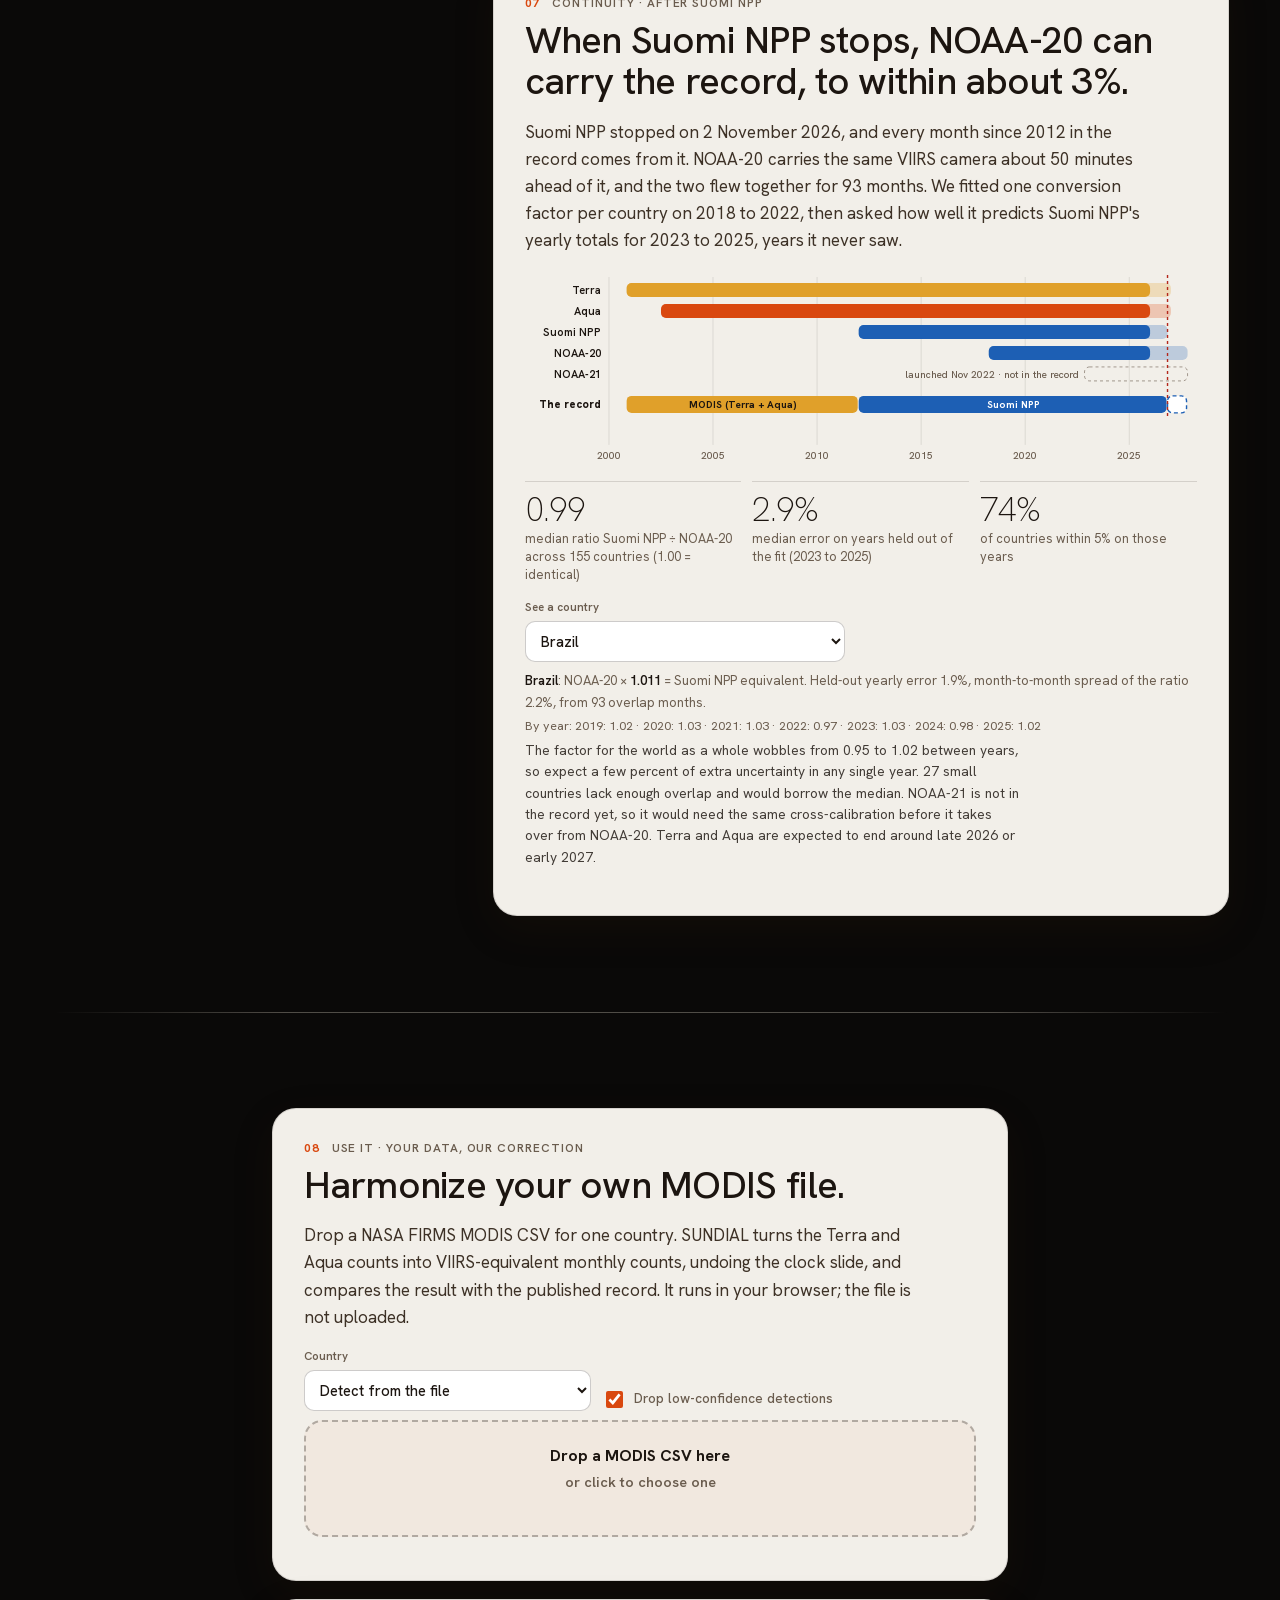
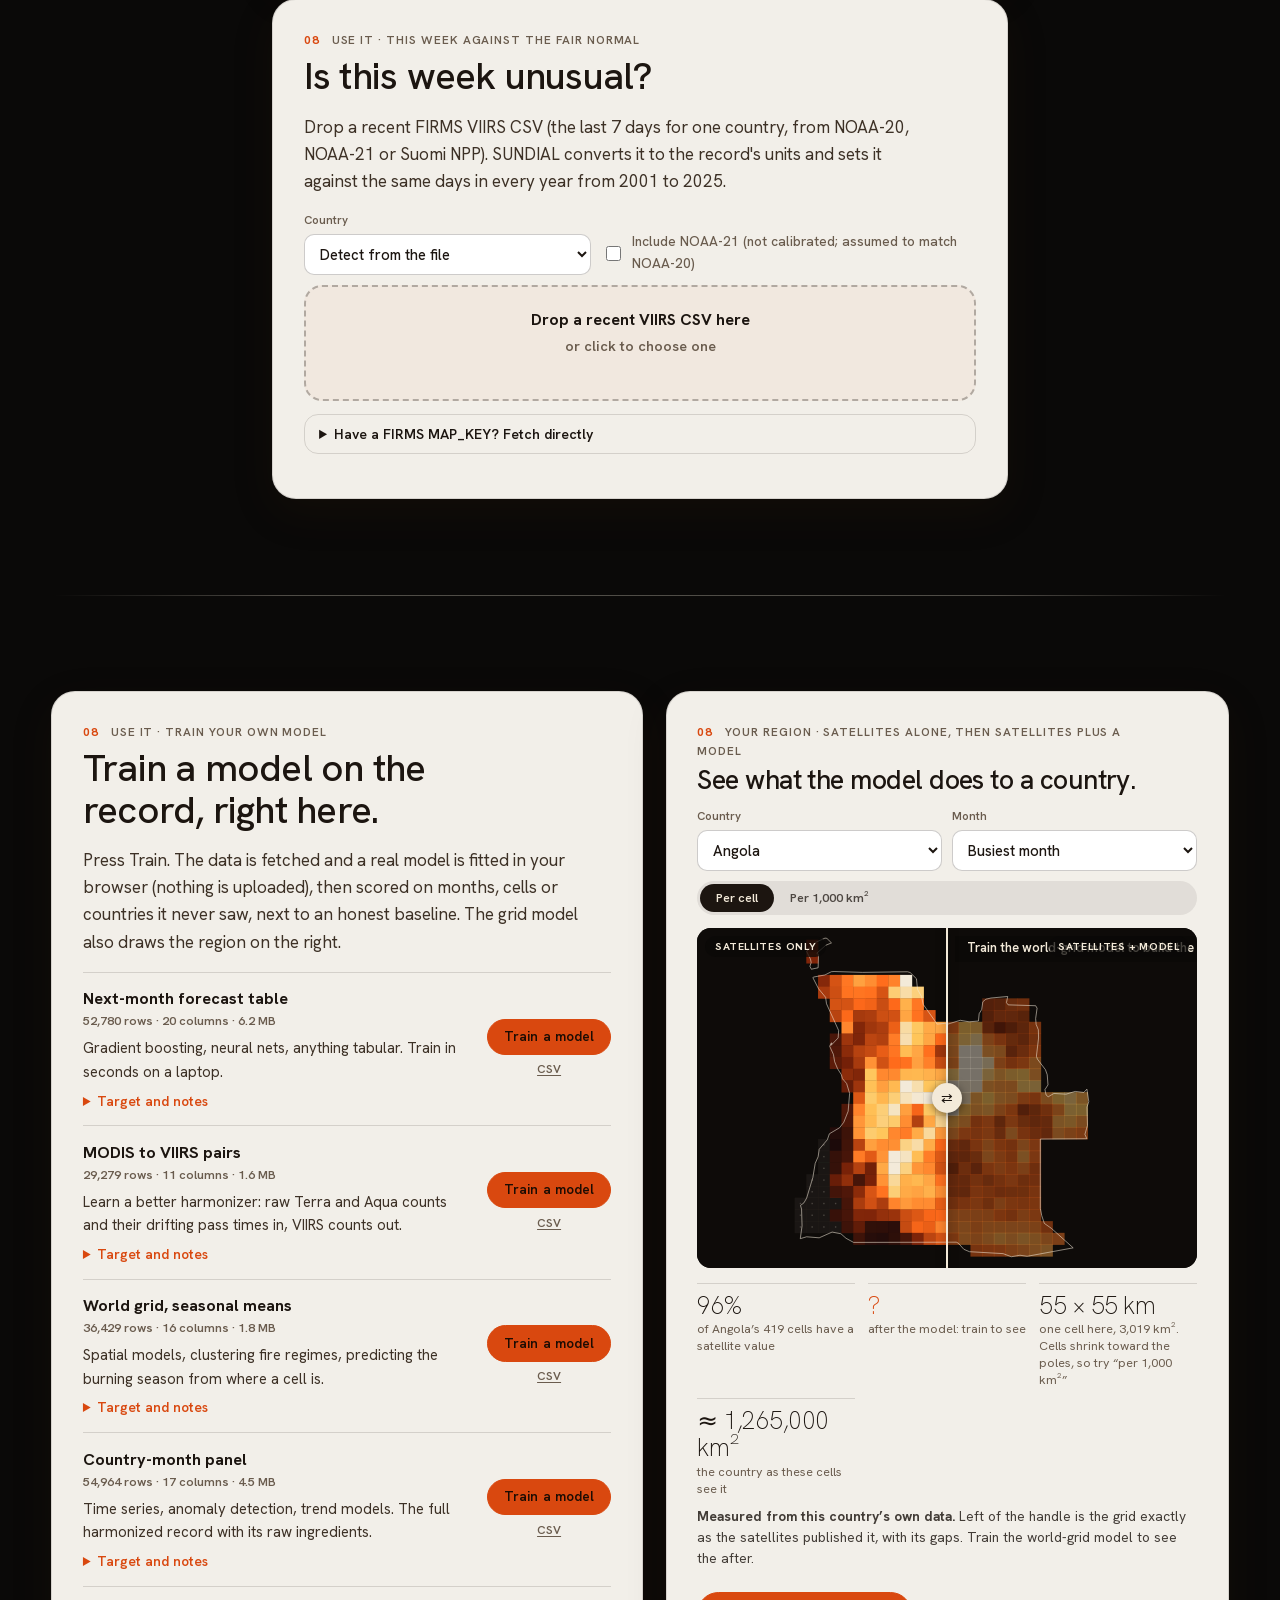
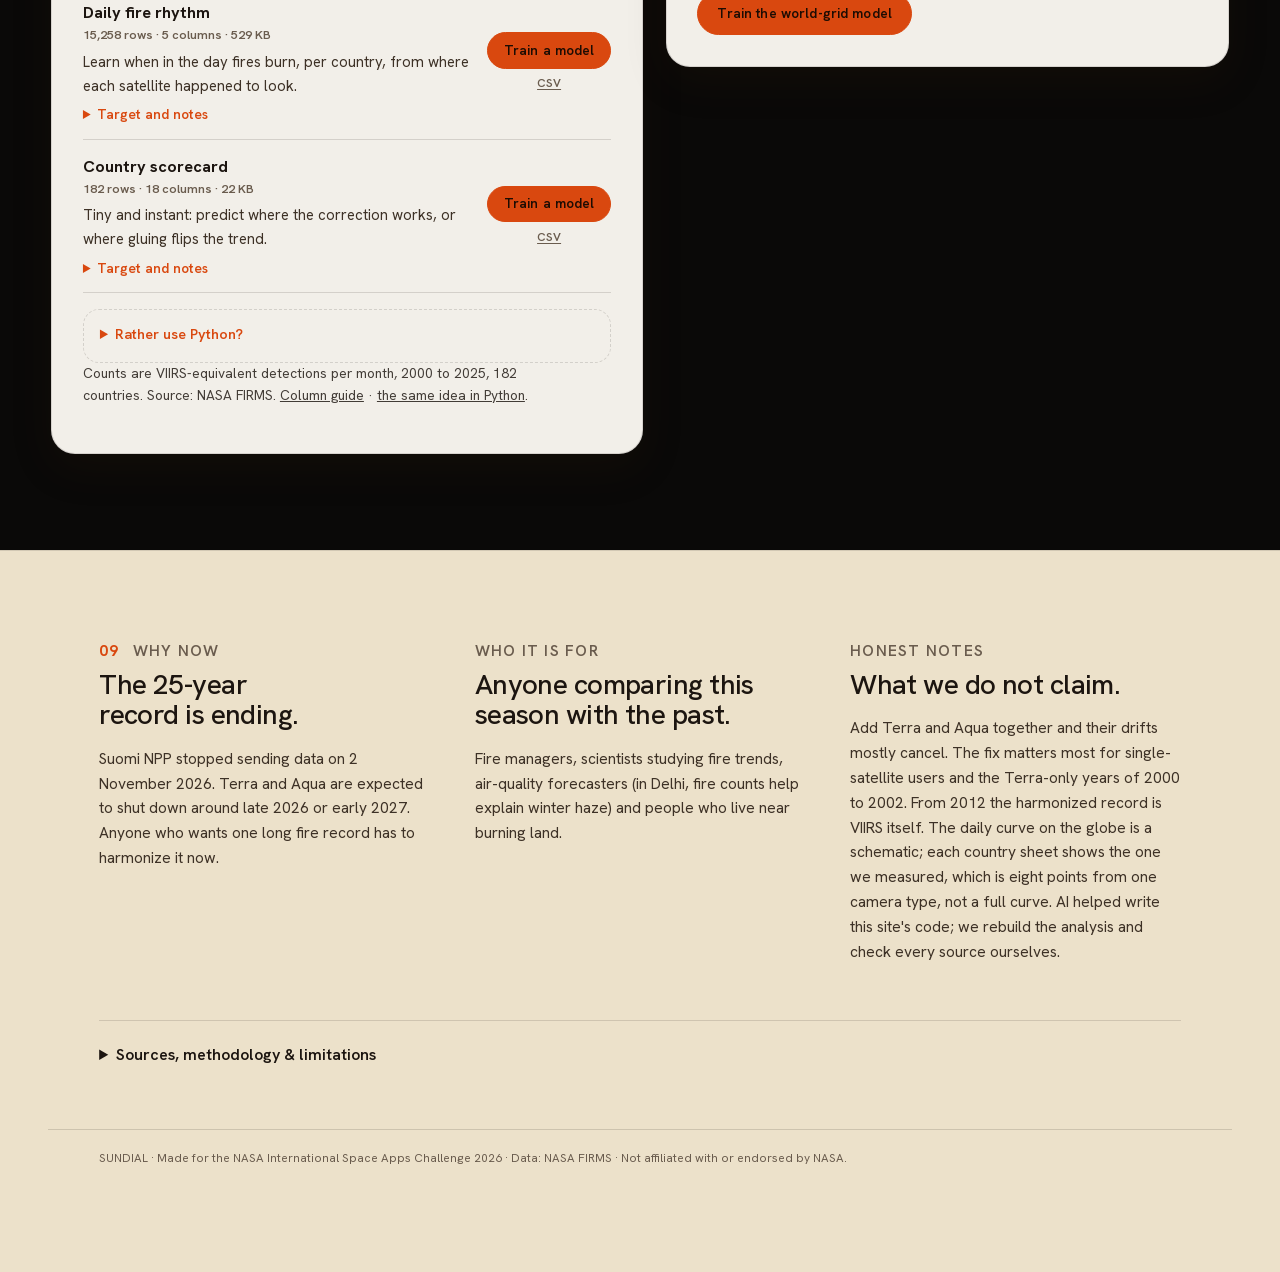
==== commit 0f31df6d: "Remove every link and mention that ties the deployed site back to the repository - Sources panel: dr" ====
--- a/frontend/index.html
+++ b/frontend/index.html
@@ -362,7 +362,7 @@
     <div><dt>Seasonal baseline</dt><dd>Fire-season summaries use 2012–2025 same-month averages. Selected-month comparisons exclude the selected year and require at least three other years. The existing calendar’s ▲/▼ flags use the supplied anomaly scores (|z| ≥ 2), a separate measure.</dd></div>
     <div><dt>Map &amp; regional estimates</dt><dd>The globe and regional profile show a <span data-globe-years>2012–2025</span> seasonal average, on a 0.5° grid, with an illustrative daily cycle. They do not show observations from the selected year. Cells with a peak monthly average below four detections are omitted; regional totals are approximate. Regional historical comparisons require separately loaded monthly observations.</dd></div>
     <div><dt>Uncertainty</dt><dd data-uncertainty-method>The country export supplies lower and upper bounds labeled as a 95% band, but its interval calculation was not supplied. Treat the bands as unverified; they are not regional confidence intervals.</dd></div>
-    <div><dt>Reproducibility</dt><dd>This build includes the website, a local regional server and an <a href="tools/export_static.py" target="_blank" rel="noopener">export script</a>. <a href="https://github.com/Tasty-Ramen2010/sundial" target="_blank" rel="noopener">Project repository</a>. The upstream calibration pipeline and its revision are <span data-analysis-revision>not identified in this export</span>. <span data-export-date>Export timestamp was not recorded.</span></dd></div>
+    <div><dt>Reproducibility</dt><dd>Every figure comes from NASA FIRMS detections run through the SUNDIAL calibration pipeline. The upstream calibration pipeline and its revision are <span data-analysis-revision>not identified in this export</span>. <span data-export-date>Export timestamp was not recorded.</span></dd></div>
   </dl>
   <p class="source-links"><a href="https://firms.modaps.eosdis.nasa.gov/" target="_blank" rel="noopener">NASA FIRMS</a> · <a href="https://firms.modaps.eosdis.nasa.gov/download/" target="_blank" rel="noopener">Active-fire archive</a> · <a href="https://firms.modaps.eosdis.nasa.gov/content/active_fire/" target="_blank" rel="noopener">NASA data documentation</a></p>
 </template>
